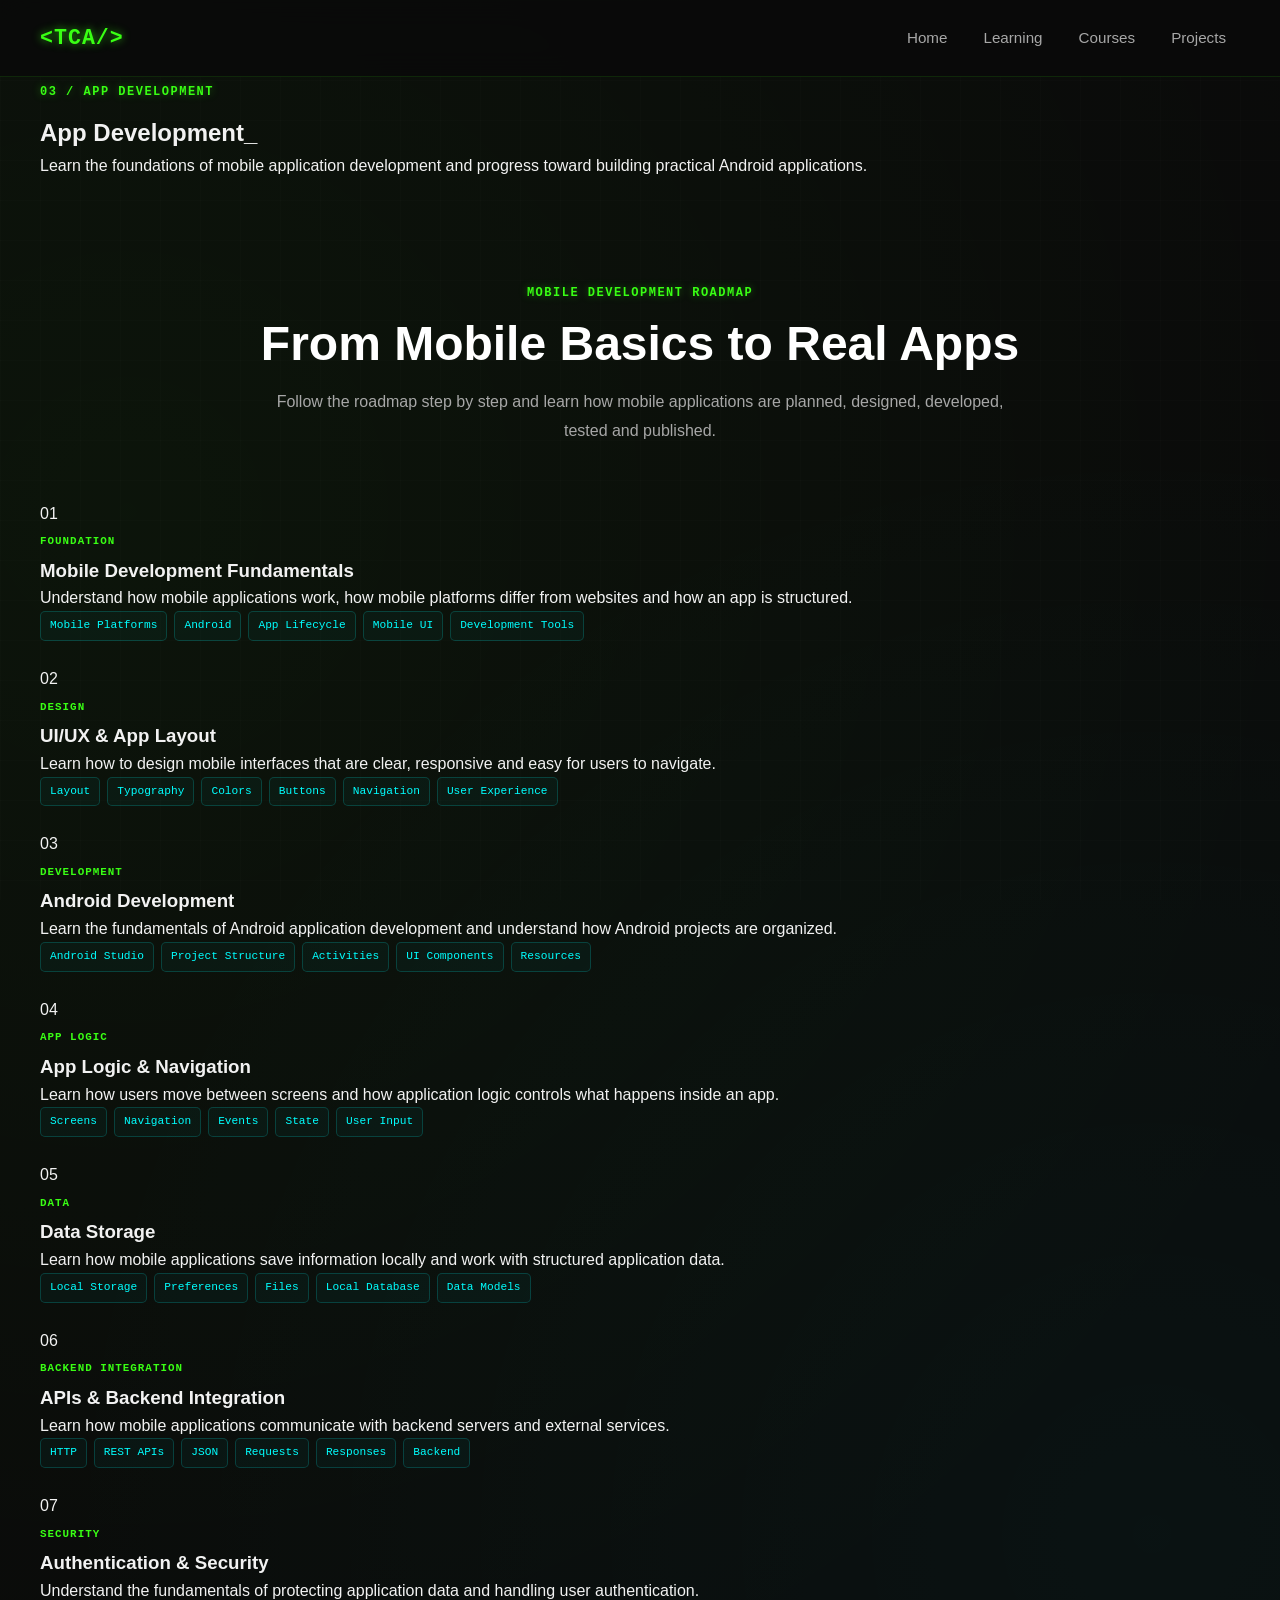
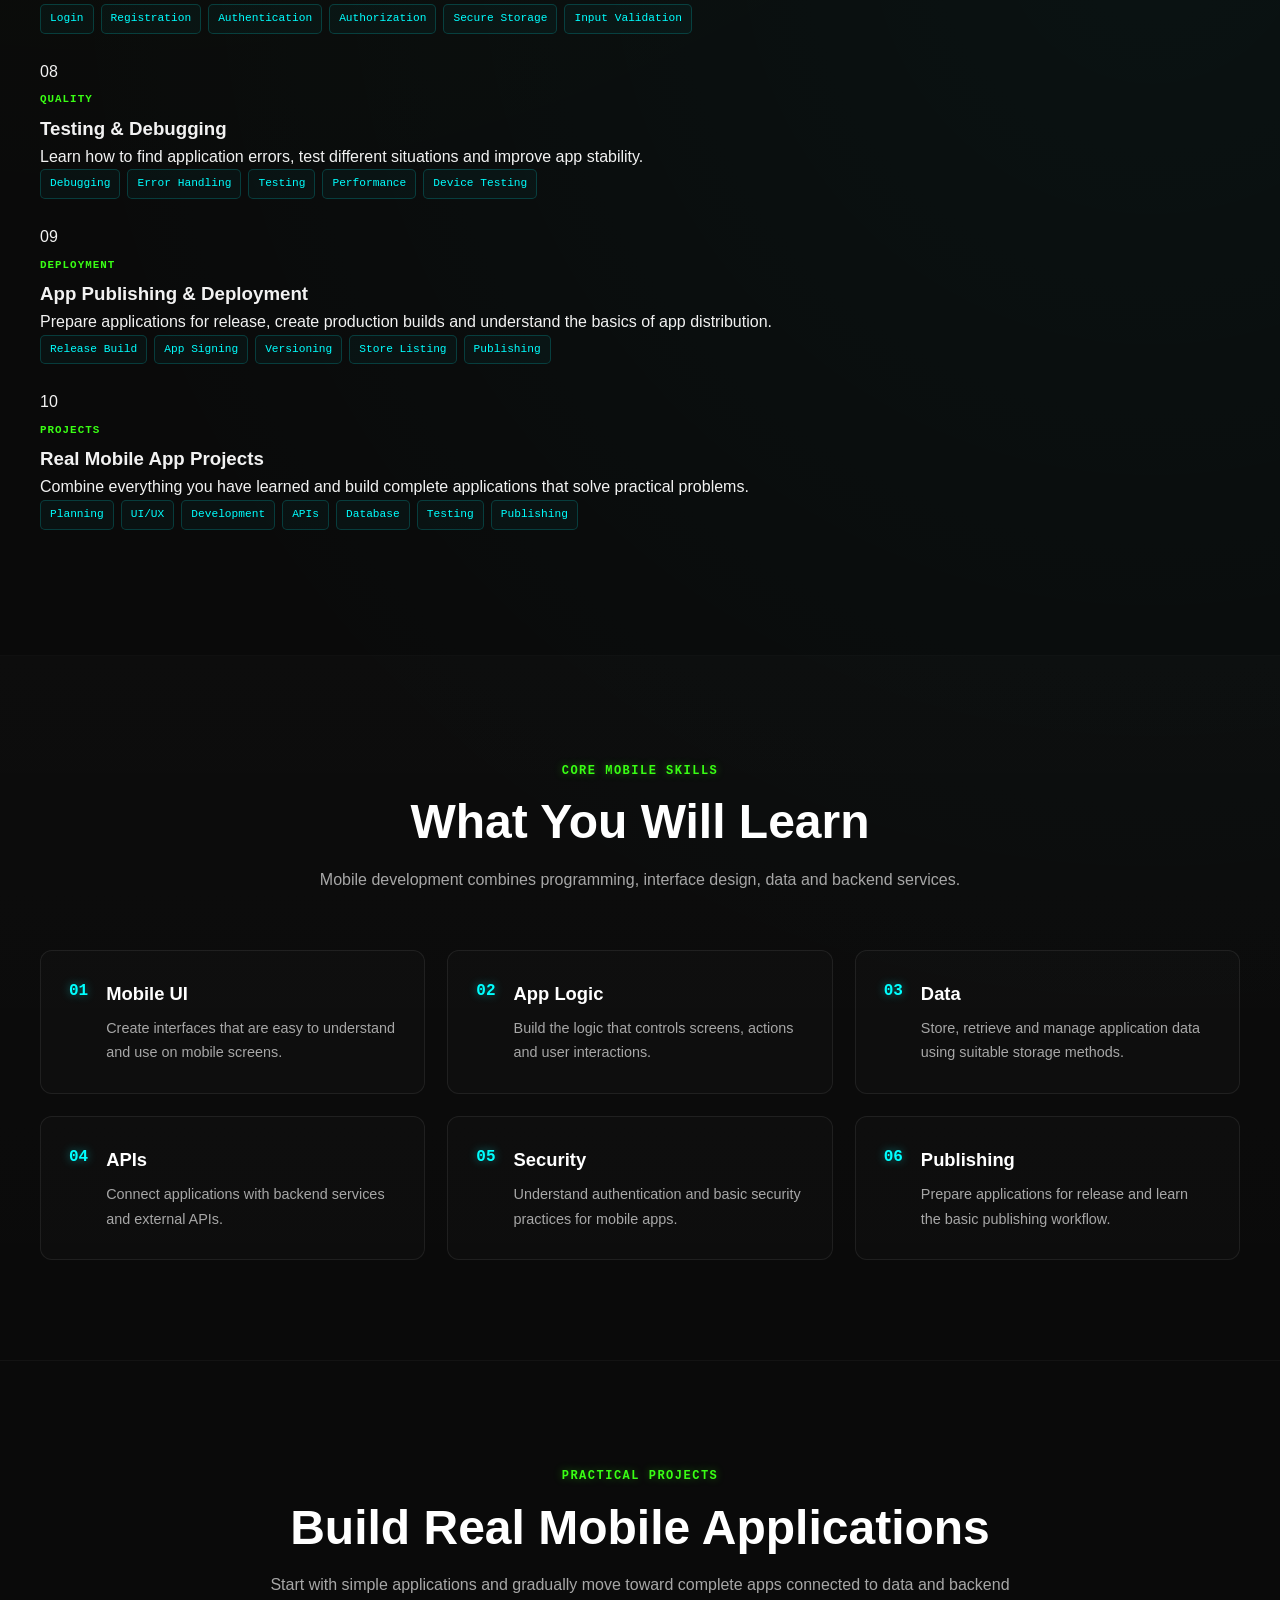
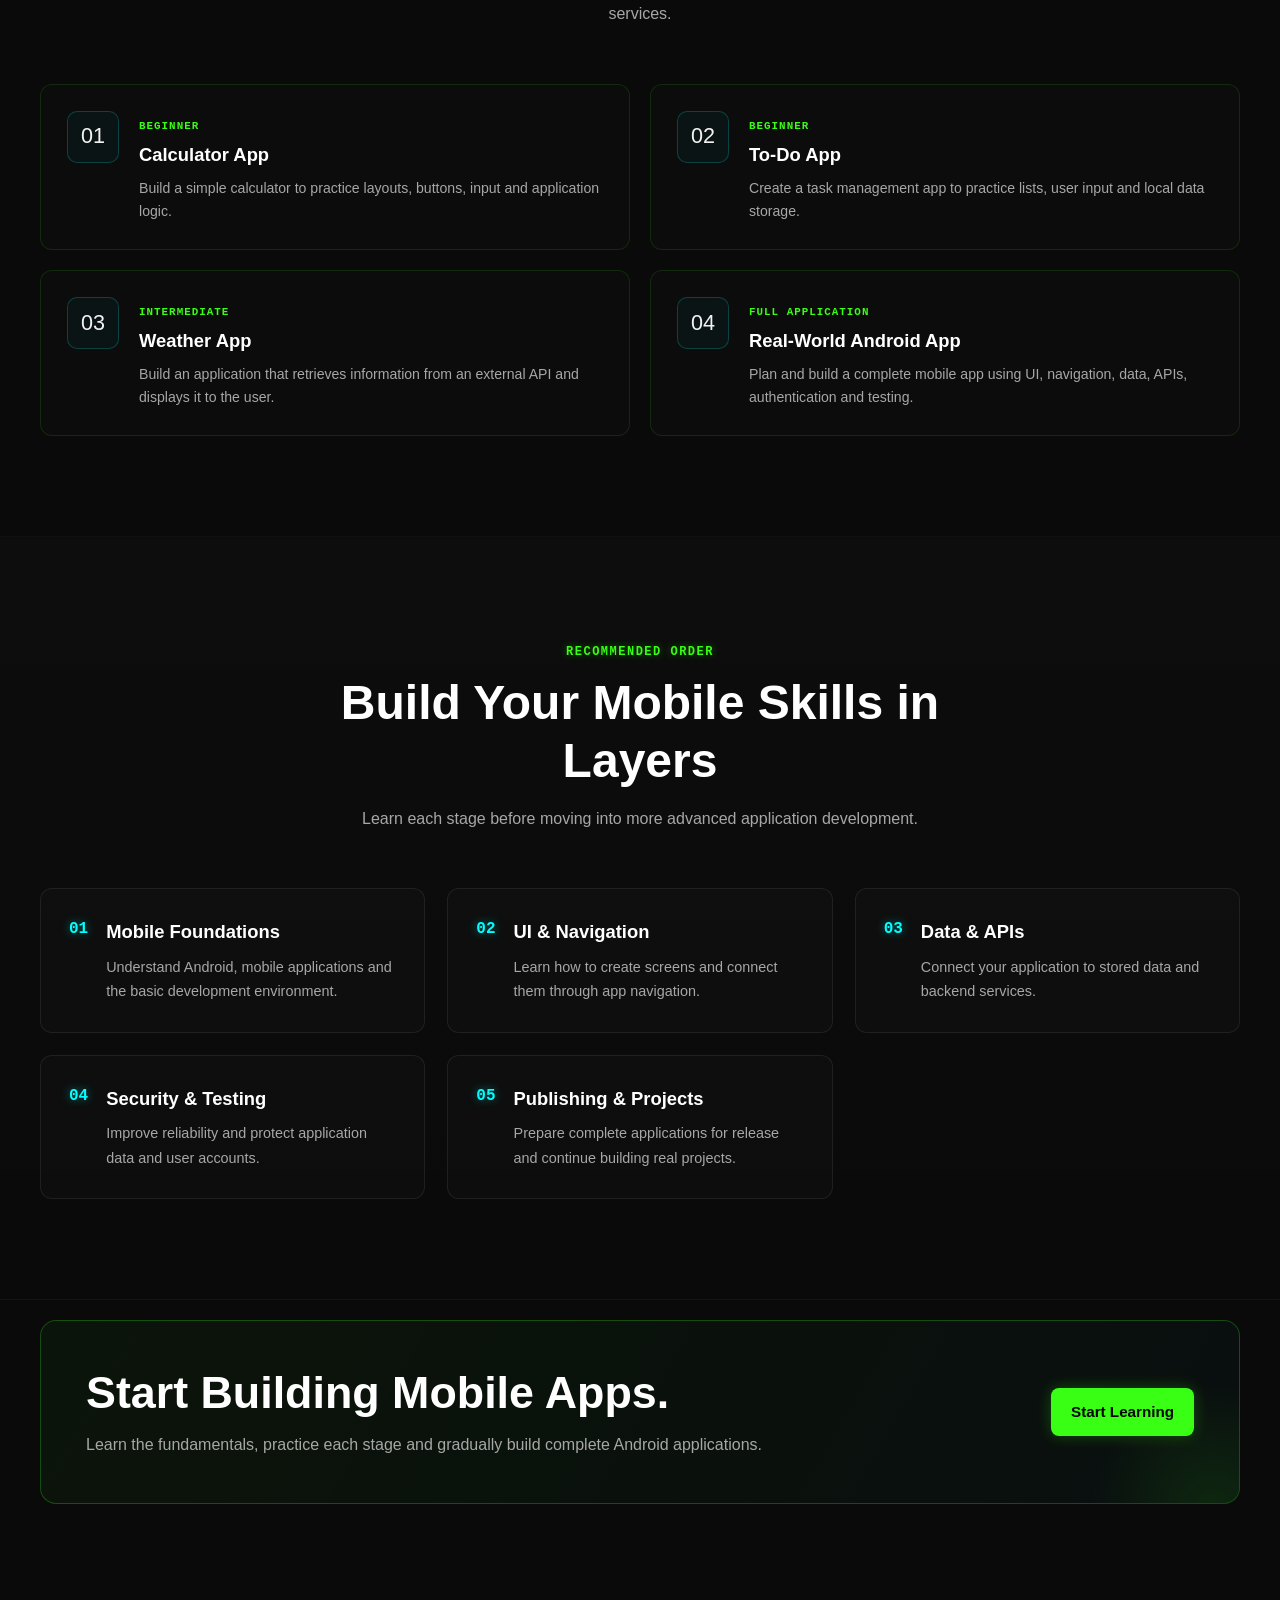
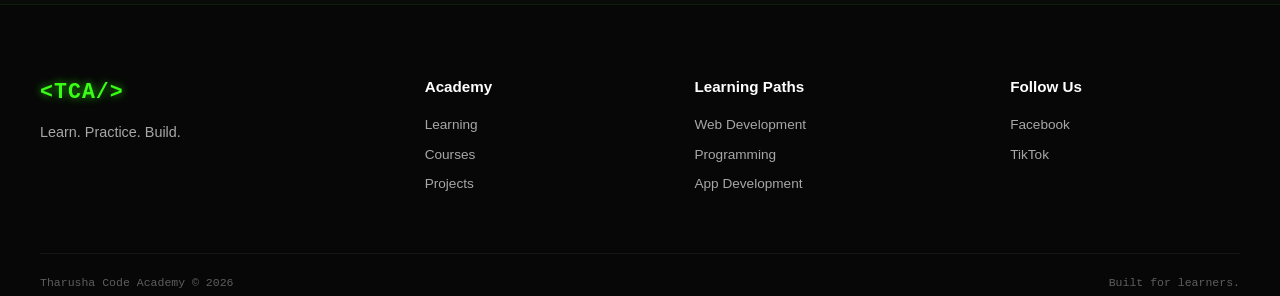
==== app-development.html @ 36e12efd "Add files via upload" ====
<!DOCTYPE html>
<html lang="en">

<head>

    <!--
    ==================================================
    BASIC PAGE INFORMATION
    ==================================================
    -->

    <meta charset="UTF-8">

    <meta
        name="viewport"
        content="width=device-width, initial-scale=1.0"
    >

    <meta
        name="description"
        content="Tharusha Code Academy App Development Path - Learn mobile development, Android, UI/UX, APIs, databases, security, testing and publishing."
    >

    <meta
        name="author"
        content="Tharusha Code Academy"
    >

    <title>App Development | Tharusha Code Academy</title>


    <!--
    ==================================================
    MAIN STYLESHEET
    ==================================================
    -->

    <link
        rel="stylesheet"
        href="style.css"
    >

</head>


<body>


    <!--
    ==================================================
    HEADER
    ==================================================
    -->

    <header class="site-header">

        <div class="container header-container">

            <a
                href="index.html"
                class="logo"
                aria-label="Tharusha Code Academy Home"
            >
                &lt;TCA/&gt;
            </a>


            <button
                class="menu-toggle"
                type="button"
                aria-label="Open navigation"
                aria-expanded="false"
            >
                ☰
            </button>


            <nav
                class="main-nav"
                aria-label="Main navigation"
            >

                <a href="index.html">
                    Home
                </a>

                <a href="learning.html">
                    Learning
                </a>

                <a href="courses.html">
                    Courses
                </a>

                <a href="projects.html">
                    Projects
                </a>

            </nav>

        </div>

    </header>


    <!--
    ==================================================
    MAIN CONTENT
    ==================================================
    -->

    <main>


        <!--
        ==================================================
        PAGE HERO
        ==================================================
        -->

        <section class="page-hero">

            <div class="container">

                <span class="section-label">
                    03 / APP DEVELOPMENT
                </span>

                <h1>
                    App Development_
                </h1>

                <p>
                    Learn the foundations of mobile application
                    development and progress toward building
                    practical Android applications.
                </p>

            </div>

        </section>


        <!--
        ==================================================
        APP DEVELOPMENT ROADMAP
        ==================================================
        -->

        <section class="section">

            <div class="container">

                <div class="section-heading">

                    <span class="section-label">
                        MOBILE DEVELOPMENT ROADMAP
                    </span>

                    <h2>
                        From Mobile Basics to Real Apps
                    </h2>

                    <p>
                        Follow the roadmap step by step and learn
                        how mobile applications are planned,
                        designed, developed, tested and published.
                    </p>

                </div>


                <div class="roadmap-list">


                    <!--
                    ==========================================
                    STEP 01 — FUNDAMENTALS
                    ==========================================
                    -->

                    <article class="roadmap-step app-step">

                        <div class="roadmap-number">
                            01
                        </div>

                        <div class="roadmap-content">

                            <span class="project-type">
                                FOUNDATION
                            </span>

                            <h3>
                                Mobile Development Fundamentals
                            </h3>

                            <p>
                                Understand how mobile applications
                                work, how mobile platforms differ
                                from websites and how an app is
                                structured.
                            </p>

                            <div class="path-tags">

                                <span>
                                    Mobile Platforms
                                </span>

                                <span>
                                    Android
                                </span>

                                <span>
                                    App Lifecycle
                                </span>

                                <span>
                                    Mobile UI
                                </span>

                                <span>
                                    Development Tools
                                </span>

                            </div>

                        </div>

                    </article>


                    <!--
                    ==========================================
                    STEP 02 — UI/UX
                    ==========================================
                    -->

                    <article class="roadmap-step app-step">

                        <div class="roadmap-number">
                            02
                        </div>

                        <div class="roadmap-content">

                            <span class="project-type">
                                DESIGN
                            </span>

                            <h3>
                                UI/UX &amp; App Layout
                            </h3>

                            <p>
                                Learn how to design mobile interfaces
                                that are clear, responsive and easy
                                for users to navigate.
                            </p>

                            <div class="path-tags">

                                <span>
                                    Layout
                                </span>

                                <span>
                                    Typography
                                </span>

                                <span>
                                    Colors
                                </span>

                                <span>
                                    Buttons
                                </span>

                                <span>
                                    Navigation
                                </span>

                                <span>
                                    User Experience
                                </span>

                            </div>

                        </div>

                    </article>


                    <!--
                    ==========================================
                    STEP 03 — ANDROID
                    ==========================================
                    -->

                    <article class="roadmap-step app-step">

                        <div class="roadmap-number">
                            03
                        </div>

                        <div class="roadmap-content">

                            <span class="project-type">
                                DEVELOPMENT
                            </span>

                            <h3>
                                Android Development
                            </h3>

                            <p>
                                Learn the fundamentals of Android
                                application development and understand
                                how Android projects are organized.
                            </p>

                            <div class="path-tags">

                                <span>
                                    Android Studio
                                </span>

                                <span>
                                    Project Structure
                                </span>

                                <span>
                                    Activities
                                </span>

                                <span>
                                    UI Components
                                </span>

                                <span>
                                    Resources
                                </span>

                            </div>

                        </div>

                    </article>


                    <!--
                    ==========================================
                    STEP 04 — LOGIC & NAVIGATION
                    ==========================================
                    -->

                    <article class="roadmap-step app-step">

                        <div class="roadmap-number">
                            04
                        </div>

                        <div class="roadmap-content">

                            <span class="project-type">
                                APP LOGIC
                            </span>

                            <h3>
                                App Logic &amp; Navigation
                            </h3>

                            <p>
                                Learn how users move between screens
                                and how application logic controls
                                what happens inside an app.
                            </p>

                            <div class="path-tags">

                                <span>
                                    Screens
                                </span>

                                <span>
                                    Navigation
                                </span>

                                <span>
                                    Events
                                </span>

                                <span>
                                    State
                                </span>

                                <span>
                                    User Input
                                </span>

                            </div>

                        </div>

                    </article>


                    <!--
                    ==========================================
                    STEP 05 — DATA STORAGE
                    ==========================================
                    -->

                    <article class="roadmap-step app-step">

                        <div class="roadmap-number">
                            05
                        </div>

                        <div class="roadmap-content">

                            <span class="project-type">
                                DATA
                            </span>

                            <h3>
                                Data Storage
                            </h3>

                            <p>
                                Learn how mobile applications save
                                information locally and work with
                                structured application data.
                            </p>

                            <div class="path-tags">

                                <span>
                                    Local Storage
                                </span>

                                <span>
                                    Preferences
                                </span>

                                <span>
                                    Files
                                </span>

                                <span>
                                    Local Database
                                </span>

                                <span>
                                    Data Models
                                </span>

                            </div>

                        </div>

                    </article>


                    <!--
                    ==========================================
                    STEP 06 — APIs
                    ==========================================
                    -->

                    <article class="roadmap-step app-step">

                        <div class="roadmap-number">
                            06
                        </div>

                        <div class="roadmap-content">

                            <span class="project-type">
                                BACKEND INTEGRATION
                            </span>

                            <h3>
                                APIs &amp; Backend Integration
                            </h3>

                            <p>
                                Learn how mobile applications
                                communicate with backend servers
                                and external services.
                            </p>

                            <div class="path-tags">

                                <span>
                                    HTTP
                                </span>

                                <span>
                                    REST APIs
                                </span>

                                <span>
                                    JSON
                                </span>

                                <span>
                                    Requests
                                </span>

                                <span>
                                    Responses
                                </span>

                                <span>
                                    Backend
                                </span>

                            </div>

                        </div>

                    </article>


                    <!--
                    ==========================================
                    STEP 07 — SECURITY
                    ==========================================
                    -->

                    <article class="roadmap-step app-step">

                        <div class="roadmap-number">
                            07
                        </div>

                        <div class="roadmap-content">

                            <span class="project-type">
                                SECURITY
                            </span>

                            <h3>
                                Authentication &amp; Security
                            </h3>

                            <p>
                                Understand the fundamentals of
                                protecting application data and
                                handling user authentication.
                            </p>

                            <div class="path-tags">

                                <span>
                                    Login
                                </span>

                                <span>
                                    Registration
                                </span>

                                <span>
                                    Authentication
                                </span>

                                <span>
                                    Authorization
                                </span>

                                <span>
                                    Secure Storage
                                </span>

                                <span>
                                    Input Validation
                                </span>

                            </div>

                        </div>

                    </article>


                    <!--
                    ==========================================
                    STEP 08 — TESTING
                    ==========================================
                    -->

                    <article class="roadmap-step app-step">

                        <div class="roadmap-number">
                            08
                        </div>

                        <div class="roadmap-content">

                            <span class="project-type">
                                QUALITY
                            </span>

                            <h3>
                                Testing &amp; Debugging
                            </h3>

                            <p>
                                Learn how to find application errors,
                                test different situations and improve
                                app stability.
                            </p>

                            <div class="path-tags">

                                <span>
                                    Debugging
                                </span>

                                <span>
                                    Error Handling
                                </span>

                                <span>
                                    Testing
                                </span>

                                <span>
                                    Performance
                                </span>

                                <span>
                                    Device Testing
                                </span>

                            </div>

                        </div>

                    </article>


                    <!--
                    ==========================================
                    STEP 09 — PUBLISHING
                    ==========================================
                    -->

                    <article class="roadmap-step app-step">

                        <div class="roadmap-number">
                            09
                        </div>

                        <div class="roadmap-content">

                            <span class="project-type">
                                DEPLOYMENT
                            </span>

                            <h3>
                                App Publishing &amp; Deployment
                            </h3>

                            <p>
                                Prepare applications for release,
                                create production builds and understand
                                the basics of app distribution.
                            </p>

                            <div class="path-tags">

                                <span>
                                    Release Build
                                </span>

                                <span>
                                    App Signing
                                </span>

                                <span>
                                    Versioning
                                </span>

                                <span>
                                    Store Listing
                                </span>

                                <span>
                                    Publishing
                                </span>

                            </div>

                        </div>

                    </article>


                    <!--
                    ==========================================
                    STEP 10 — REAL PROJECTS
                    ==========================================
                    -->

                    <article class="roadmap-step app-step">

                        <div class="roadmap-number">
                            10
                        </div>

                        <div class="roadmap-content">

                            <span class="project-type">
                                PROJECTS
                            </span>

                            <h3>
                                Real Mobile App Projects
                            </h3>

                            <p>
                                Combine everything you have learned
                                and build complete applications that
                                solve practical problems.
                            </p>

                            <div class="path-tags">

                                <span>
                                    Planning
                                </span>

                                <span>
                                    UI/UX
                                </span>

                                <span>
                                    Development
                                </span>

                                <span>
                                    APIs
                                </span>

                                <span>
                                    Database
                                </span>

                                <span>
                                    Testing
                                </span>

                                <span>
                                    Publishing
                                </span>

                            </div>

                        </div>

                    </article>


                </div>

            </div>

        </section>


        <!--
        ==================================================
        MOBILE DEVELOPMENT SKILLS
        ==================================================
        -->

        <section class="section section-dark">

            <div class="container">

                <div class="section-heading">

                    <span class="section-label">
                        CORE MOBILE SKILLS
                    </span>

                    <h2>
                        What You Will Learn
                    </h2>

                    <p>
                        Mobile development combines programming,
                        interface design, data and backend services.
                    </p>

                </div>


                <div class="feature-grid">


                    <article class="feature-item">

                        <span class="feature-number">
                            01
                        </span>

                        <div>

                            <h3>
                                Mobile UI
                            </h3>

                            <p>
                                Create interfaces that are easy to
                                understand and use on mobile screens.
                            </p>

                        </div>

                    </article>


                    <article class="feature-item">

                        <span class="feature-number">
                            02
                        </span>

                        <div>

                            <h3>
                                App Logic
                            </h3>

                            <p>
                                Build the logic that controls screens,
                                actions and user interactions.
                            </p>

                        </div>

                    </article>


                    <article class="feature-item">

                        <span class="feature-number">
                            03
                        </span>

                        <div>

                            <h3>
                                Data
                            </h3>

                            <p>
                                Store, retrieve and manage application
                                data using suitable storage methods.
                            </p>

                        </div>

                    </article>


                    <article class="feature-item">

                        <span class="feature-number">
                            04
                        </span>

                        <div>

                            <h3>
                                APIs
                            </h3>

                            <p>
                                Connect applications with backend
                                services and external APIs.
                            </p>

                        </div>

                    </article>


                    <article class="feature-item">

                        <span class="feature-number">
                            05
                        </span>

                        <div>

                            <h3>
                                Security
                            </h3>

                            <p>
                                Understand authentication and basic
                                security practices for mobile apps.
                            </p>

                        </div>

                    </article>


                    <article class="feature-item">

                        <span class="feature-number">
                            06
                        </span>

                        <div>

                            <h3>
                                Publishing
                            </h3>

                            <p>
                                Prepare applications for release and
                                learn the basic publishing workflow.
                            </p>

                        </div>

                    </article>


                </div>

            </div>

        </section>


        <!--
        ==================================================
        PRACTICAL APP PROJECTS
        ==================================================
        -->

        <section class="section">

            <div class="container">

                <div class="section-heading">

                    <span class="section-label">
                        PRACTICAL PROJECTS
                    </span>

                    <h2>
                        Build Real Mobile Applications
                    </h2>

                    <p>
                        Start with simple applications and gradually
                        move toward complete apps connected to data
                        and backend services.
                    </p>

                </div>


                <div class="project-preview-grid">


                    <article class="project-preview">

                        <div class="project-preview-icon">
                            01
                        </div>

                        <div>

                            <span class="project-type">
                                BEGINNER
                            </span>

                            <h3>
                                Calculator App
                            </h3>

                            <p>
                                Build a simple calculator to practice
                                layouts, buttons, input and application logic.
                            </p>

                        </div>

                    </article>


                    <article class="project-preview">

                        <div class="project-preview-icon">
                            02
                        </div>

                        <div>

                            <span class="project-type">
                                BEGINNER
                            </span>

                            <h3>
                                To-Do App
                            </h3>

                            <p>
                                Create a task management app to practice
                                lists, user input and local data storage.
                            </p>

                        </div>

                    </article>


                    <article class="project-preview">

                        <div class="project-preview-icon">
                            03
                        </div>

                        <div>

                            <span class="project-type">
                                INTERMEDIATE
                            </span>

                            <h3>
                                Weather App
                            </h3>

                            <p>
                                Build an application that retrieves
                                information from an external API and
                                displays it to the user.
                            </p>

                        </div>

                    </article>


                    <article class="project-preview">

                        <div class="project-preview-icon">
                            04
                        </div>

                        <div>

                            <span class="project-type">
                                FULL APPLICATION
                            </span>

                            <h3>
                                Real-World Android App
                            </h3>

                            <p>
                                Plan and build a complete mobile app
                                using UI, navigation, data, APIs,
                                authentication and testing.
                            </p>

                        </div>

                    </article>


                </div>

            </div>

        </section>


        <!--
        ==================================================
        RECOMMENDED ORDER
        ==================================================
        -->

        <section class="section section-dark">

            <div class="container">

                <div class="section-heading">

                    <span class="section-label">
                        RECOMMENDED ORDER
                    </span>

                    <h2>
                        Build Your Mobile Skills in Layers
                    </h2>

                    <p>
                        Learn each stage before moving into more
                        advanced application development.
                    </p>

                </div>


                <div class="feature-grid">


                    <article class="feature-item">

                        <span class="feature-number">
                            01
                        </span>

                        <div>

                            <h3>
                                Mobile Foundations
                            </h3>

                            <p>
                                Understand Android, mobile applications
                                and the basic development environment.
                            </p>

                        </div>

                    </article>


                    <article class="feature-item">

                        <span class="feature-number">
                            02
                        </span>

                        <div>

                            <h3>
                                UI &amp; Navigation
                            </h3>

                            <p>
                                Learn how to create screens and connect
                                them through app navigation.
                            </p>

                        </div>

                    </article>


                    <article class="feature-item">

                        <span class="feature-number">
                            03
                        </span>

                        <div>

                            <h3>
                                Data &amp; APIs
                            </h3>

                            <p>
                                Connect your application to stored data
                                and backend services.
                            </p>

                        </div>

                    </article>


                    <article class="feature-item">

                        <span class="feature-number">
                            04
                        </span>

                        <div>

                            <h3>
                                Security &amp; Testing
                            </h3>

                            <p>
                                Improve reliability and protect
                                application data and user accounts.
                            </p>

                        </div>

                    </article>


                    <article class="feature-item">

                        <span class="feature-number">
                            05
                        </span>

                        <div>

                            <h3>
                                Publishing &amp; Projects
                            </h3>

                            <p>
                                Prepare complete applications for
                                release and continue building real projects.
                            </p>

                        </div>

                    </article>


                </div>

            </div>

        </section>


        <!--
        ==================================================
        FINAL CTA
        ==================================================
        -->

        <section class="cta-section">

            <div class="container">

                <div class="cta-box">

                    <div class="cta-content">

                        <h2>
                            Start Building Mobile Apps.
                        </h2>

                        <p>
                            Learn the fundamentals, practice each
                            stage and gradually build complete Android
                            applications.
                        </p>

                    </div>


                    <a
                        href="learning.html"
                        class="btn btn-primary"
                    >
                        Start Learning
                    </a>

                </div>

            </div>

        </section>


    </main>


    <!--
    ==================================================
    FOOTER
    ==================================================
    -->

    <footer class="site-footer">

        <div class="container">


            <div class="footer-main">


                <!-- BRAND -->

                <div class="footer-brand">

                    <a
                        href="index.html"
                        class="logo"
                    >
                        &lt;TCA/&gt;
                    </a>

                    <p>
                        Learn. Practice. Build.
                    </p>

                </div>


                <!-- ACADEMY LINKS -->

                <div class="footer-links">

                    <h3>
                        Academy
                    </h3>

                    <a href="learning.html">
                        Learning
                    </a>

                    <a href="courses.html">
                        Courses
                    </a>

                    <a href="projects.html">
                        Projects
                    </a>

                </div>


                <!-- LEARNING PATHS -->

                <div class="footer-links">

                    <h3>
                        Learning Paths
                    </h3>

                    <a href="web-development.html">
                        Web Development
                    </a>

                    <a href="programming.html">
                        Programming
                    </a>

                    <a href="app-development.html">
                        App Development
                    </a>

                </div>


                <!-- SOCIAL LINKS -->

                <div class="footer-social">

                    <h3>
                        Follow Us
                    </h3>

                    <div class="social-links">

                        <a
                            href="https://www.facebook.com/tharushwebdesign"
                            target="_blank"
                            rel="noopener noreferrer"
                        >
                            Facebook
                        </a>

                        <a
                            href="https://www.tiktok.com/@tharusha.webdeve"
                            target="_blank"
                            rel="noopener noreferrer"
                        >
                            TikTok
                        </a>

                    </div>

                </div>


            </div>


            <div class="footer-bottom">

                <p>
                    Tharusha Code Academy © 2026
                </p>

                <p>
                    Built for learners.
                </p>

            </div>


        </div>

    </footer>


    <!--
    ==================================================
    JAVASCRIPT
    ==================================================
    -->

    <script src="script.js"></script>


</body>

</html>
---- style.css ----
/*
==================================================
THARUSHA CODE ACADEMY
MAIN STYLESHEET
==================================================
*/


/*
==================================================
01. ROOT VARIABLES
==================================================
*/

:root {
    --bg-main: #0a0a0a;
    --bg-secondary: #0f0f0f;
    --bg-card: #111111;
    --bg-card-hover: #151515;

    --green: #39ff14;
    --cyan: #00ffff;
    --red: #ff3b3b;

    --white: #ffffff;
    --text-main: #f2f2f2;
    --text-soft: #a7a7a7;

    --border:
        rgba(57, 255, 20, 0.18);

    --container: 1200px;

    --transition: 0.3s ease;

    --green-glow:
        0 0 10px rgba(57, 255, 20, 0.35),
        0 0 30px rgba(57, 255, 20, 0.12);

    --cyan-glow:
        0 0 10px rgba(0, 255, 255, 0.35),
        0 0 30px rgba(0, 255, 255, 0.12);
}


/*
==================================================
02. RESET
==================================================
*/

* {
    margin: 0;
    padding: 0;
    box-sizing: border-box;
}


html {
    scroll-behavior: smooth;
}


body {
    min-height: 100vh;

    background:
        radial-gradient(
            circle at 10% 10%,
            rgba(57, 255, 20, 0.045),
            transparent 28%
        ),
        radial-gradient(
            circle at 90% 30%,
            rgba(0, 255, 255, 0.035),
            transparent 30%
        ),
        var(--bg-main);

    color: var(--text-main);

    font-family:
        "Segoe UI",
        Arial,
        sans-serif;

    line-height: 1.6;

    overflow-x: hidden;
}


body::before {
    content: "";

    position: fixed;

    inset: 0;

    z-index: -1;

    pointer-events: none;

    background-image:
        linear-gradient(
            rgba(255, 255, 255, 0.012) 1px,
            transparent 1px
        ),
        linear-gradient(
            90deg,
            rgba(255, 255, 255, 0.012) 1px,
            transparent 1px
        );

    background-size: 40px 40px;
}


a {
    color: inherit;

    text-decoration: none;
}


button {
    font: inherit;
}


img {
    display: block;

    max-width: 100%;
}


/*
==================================================
03. COMMON CONTAINER
==================================================
*/

.container {
    width:
        min(
            calc(100% - 40px),
            var(--container)
        );

    margin:
        0 auto;
}


/*
==================================================
04. INTRO SCREEN
==================================================
*/

.intro-screen {
    position: fixed;

    inset: 0;

    z-index: 9999;

    display: flex;

    flex-direction: column;

    align-items: center;

    justify-content: center;

    background: var(--bg-main);

    opacity: 1;

    visibility: visible;

    pointer-events: auto;

}


.intro-logo {
    display: flex;

    align-items: center;

    justify-content: center;

    color: var(--green);

    font-family:
        "Segoe UI",
        Arial,
        sans-serif;

    font-size:
        clamp(
            3rem,
            10vw,
            6rem
        );

    font-weight: 800;

    letter-spacing: -4px;

    text-shadow:
        0 0 5px var(--green),
        0 0 15px var(--green),
        0 0 30px var(--green),
        0 0 60px var(--green);
}


.intro-char {
    display: inline-block;

    opacity: 0;

    animation-duration: 1.5s;

    animation-timing-function:
        cubic-bezier(
            0.16,
            1,
            0.3,
            1
        );

    animation-fill-mode: forwards;
}


.intro-angle-left {
    animation-name: charFromLeft;

    animation-delay: 0.1s;
}


.intro-char:nth-child(2) {
    animation-name: charFromTop;

    animation-delay: 0.35s;
}


.intro-char:nth-child(3) {
    animation-name: charFromBottom;

    animation-delay: 0.6s;
}


.intro-char:nth-child(4) {
    animation-name: charFromTop;

    animation-delay: 0.85s;
}


.intro-slash {
    animation-name: charFromBottom;

    animation-delay: 1.05s;
}


.intro-angle-right {
    animation-name: charFromRight;

    animation-delay: 1.3s;
}


.intro-name {
    margin-top: 18px;

    padding: 0 20px;

    color: var(--cyan);

    font-size:
        clamp(
            1rem,
            3vw,
            1.4rem
        );

    font-weight: 600;

    text-align: center;

    opacity: 0;

    text-shadow:
        0 0 5px var(--cyan),
        0 0 15px var(--cyan);

    animation:
        introNameReveal
        1s
        ease
        2.2s
        forwards;
}

/*
==================================================
05. INTRO ANIMATIONS
==================================================
*/

@keyframes charFromLeft {

    0% {
        opacity: 0;

        transform:
            translateX(-500px)
            translateY(80px)
            rotate(-360deg)
            scale(0.2);
    }

    70% {
        opacity: 1;

        transform:
            translateX(20px)
            translateY(-5px)
            rotate(15deg)
            scale(1.08);
    }

    100% {
        opacity: 1;

        transform:
            translateX(0)
            translateY(0)
            rotate(0deg)
            scale(1);
    }
}


@keyframes charFromTop {

    0% {
        opacity: 0;

        transform:
            translateY(-500px)
            rotate(360deg)
            scale(0.2);
    }

    70% {
        opacity: 1;

        transform:
            translateY(20px)
            rotate(-15deg)
            scale(1.08);
    }

    100% {
        opacity: 1;

        transform:
            translateY(0)
            rotate(0deg)
            scale(1);
    }
}


@keyframes charFromBottom {

    0% {
        opacity: 0;

        transform:
            translateY(500px)
            rotate(-360deg)
            scale(0.2);
    }

    70% {
        opacity: 1;

        transform:
            translateY(-20px)
            rotate(15deg)
            scale(1.08);
    }

    100% {
        opacity: 1;

        transform:
            translateY(0)
            rotate(0deg)
            scale(1);
    }
}


@keyframes charFromRight {

    0% {
        opacity: 0;

        transform:
            translateX(500px)
            translateY(-80px)
            rotate(360deg)
            scale(0.2);
    }

    70% {
        opacity: 1;

        transform:
            translateX(-20px)
            translateY(5px)
            rotate(-15deg)
            scale(1.08);
    }

    100% {
        opacity: 1;

        transform:
            translateX(0)
            translateY(0)
            rotate(0deg)
            scale(1);
    }
}


@keyframes introNameReveal {

    0% {
        opacity: 0;

        transform:
            translateY(20px);
    }

    100% {
        opacity: 1;

        transform:
            translateY(0);
    }
}


/*
==================================================
06. HEADER
==================================================
*/

.site-header {
    position: sticky;

    top: 0;

    z-index: 1000;

    background:
        rgba(
            10,
            10,
            10,
            0.88
        );

    backdrop-filter:
        blur(14px);

    -webkit-backdrop-filter:
        blur(14px);

    border-bottom:
        1px solid
        rgba(
            57,
            255,
            20,
            0.12
        );
}


.header-container {
    min-height: 76px;

    display: flex;

    align-items: center;

    justify-content: space-between;
}


.logo {
    color: var(--green);

    font-family: monospace;

    font-size: 1.35rem;

    font-weight: 800;

    letter-spacing: 1px;

    text-shadow:
        0 0 8px
        rgba(
            57,
            255,
            20,
            0.7
        );

    transition:
        var(--transition);
}


.logo:hover {
    text-shadow:
        0 0 8px var(--green),
        0 0 20px var(--green);

    transform:
        translateY(-1px);
}


.main-nav {
    display: flex;

    align-items: center;

    gap: 8px;
}


.main-nav a {
    position: relative;

    padding:
        10px
        14px;

    color: var(--text-soft);

    font-size: 0.95rem;

    transition:
        var(--transition);
}


.main-nav a::after {
    content: "";

    position: absolute;

    left: 14px;

    right: 14px;

    bottom: 4px;

    height: 2px;

    background: var(--green);

    box-shadow:
        0 0 8px var(--green);

    transform:
        scaleX(0);

    transform-origin: center;

    transition:
        var(--transition);
}


.main-nav a:hover,
.main-nav a.active {
    color: var(--green);

    text-shadow:
        0 0 8px
        rgba(
            57,
            255,
            20,
            0.5
        );
}


.main-nav a:hover::after,
.main-nav a.active::after {
    transform:
        scaleX(1);
}


.menu-toggle {
    display: none;

    width: 42px;

    height: 42px;

    align-items: center;

    justify-content: center;

    border:
        1px solid
        rgba(
            57,
            255,
            20,
            0.3
        );

    border-radius: 8px;

    background:
        rgba(
            57,
            255,
            20,
            0.04
        );

    color: var(--green);

    cursor: pointer;

    transition:
        var(--transition);
}


.menu-toggle:hover {
    background:
        rgba(
            57,
            255,
            20,
            0.1
        );

    box-shadow:
        0 0 15px
        rgba(
            57,
            255,
            20,
            0.2
        );
}


/*
==================================================
07. HERO
==================================================
*/

.hero-section {
    position: relative;

    min-height:
        calc(
            100vh - 76px
        );

    display: flex;

    align-items: center;

    padding:
        90px 0
        80px;

    overflow: hidden;
}


.hero-section::before {
    content: "";

    position: absolute;

    width: 500px;

    height: 500px;

    top: -180px;

    left: -180px;

    background:
        radial-gradient(
            circle,
            rgba(
                57,
                255,
                20,
                0.08
            ),
            transparent 70%
        );

    pointer-events: none;
}


.hero-section::after {
    content: "";

    position: absolute;

    width: 500px;

    height: 500px;

    right: -200px;

    bottom: -250px;

    background:
        radial-gradient(
            circle,
            rgba(
                0,
                255,
                255,
                0.06
            ),
            transparent 70%
        );

    pointer-events: none;
}


.hero-container {
    display: grid;

    grid-template-columns:
        1.1fr
        0.9fr;

    gap: 70px;

    align-items: center;
}


.hero-content {
    position: relative;

    z-index: 2;
}


.hero-badge {
    display: inline-flex;

    align-items: center;

    gap: 9px;

    padding:
        7px
        13px;

    margin-bottom: 22px;

    border:
        1px solid
        rgba(
            57,
            255,
            20,
            0.25
        );

    border-radius: 999px;

    background:
        rgba(
            57,
            255,
            20,
            0.035
        );

    color: var(--green);

    font-family: monospace;

    font-size: 0.78rem;

    letter-spacing: 0.5px;
}


.status-dot {
    width: 7px;

    height: 7px;

    flex-shrink: 0;

    border-radius: 50%;

    background: var(--green);

    box-shadow:
        0 0 8px var(--green);

    animation:
        statusPulse
        1.5s
        infinite;
}


@keyframes statusPulse {

    0%,
    100% {
        opacity: 1;
    }

    50% {
        opacity: 0.35;
    }
}


.typing-title {
    min-height: 1.2em;

    margin-bottom: 22px;

    color: var(--white);

    font-family: monospace;

    font-size:
        clamp(
            2.8rem,
            7vw,
            5.8rem
        );

    line-height: 1.05;

    letter-spacing: -2px;
}


.typing-cursor {
    color: var(--green);

    animation:
        cursorBlink
        0.7s
        infinite;
}


@keyframes cursorBlink {

    0%,
    50% {
        opacity: 1;
    }

    51%,
    100% {
        opacity: 0;
    }
}


.hero-description {
    max-width: 650px;

    margin-bottom: 30px;

    color: var(--text-soft);

    font-size: 1.08rem;

    line-height: 1.8;
}


.hero-buttons {
    display: flex;

    flex-wrap: wrap;

    gap: 14px;

    margin-bottom: 35px;
}


/*
==================================================
08. BUTTONS
==================================================
*/

.btn {
    display: inline-flex;

    align-items: center;

    justify-content: center;

    gap: 9px;

    min-height: 48px;

    padding:
        12px
        20px;

    border-radius: 8px;

    font-size: 0.95rem;

    font-weight: 700;

    transition:
        transform var(--transition),
        box-shadow var(--transition),
        background var(--transition),
        color var(--transition);
}


.btn:hover {
    transform:
        translateY(-3px);
}


.btn-primary {
    background: var(--green);

    color: #050505;

    box-shadow:
        0 0 15px
        rgba(
            57,
            255,
            20,
            0.25
        );
}


.btn-primary:hover {
    background: #55ff35;

    box-shadow:
        0 0 15px var(--green),
        0 0 35px
        rgba(
            57,
            255,
            20,
            0.3
        );
}


.btn-secondary {
    border:
        1px solid
        rgba(
            0,
            255,
            255,
            0.35
        );

    background:
        rgba(
            0,
            255,
            255,
            0.035
        );

    color: var(--cyan);
}


.btn-secondary:hover {
    background:
        rgba(
            0,
            255,
            255,
            0.09
        );

    box-shadow:
        0 0 15px
        rgba(
            0,
            255,
            255,
            0.2
        );
}


/*
==================================================
09. TERMINAL
==================================================
*/

.hero-terminal {
    width:
        min(
            100%,
            500px
        );

    border:
        1px solid
        rgba(
            57,
            255,
            20,
            0.18
        );

    border-radius: 10px;

    overflow: hidden;

    background:
        rgba(
            8,
            8,
            8,
            0.85
        );

    box-shadow:
        0 15px 50px
        rgba(
            0,
            0,
            0,
            0.3
        );
}


.terminal-top {
    display: flex;

    align-items: center;

    gap: 15px;

    min-height: 38px;

    padding:
        0 14px;

    border-bottom:
        1px solid
        rgba(
            255,
            255,
            255,
            0.05
        );
}


.terminal-dots {
    display: flex;

    gap: 5px;
}


.terminal-dots span {
    width: 7px;

    height: 7px;

    border-radius: 50%;

    background:
        rgba(
            255,
            255,
            255,
            0.2
        );
}


.terminal-title {
    color:
        rgba(
            255,
            255,
            255,
            0.35
        );

    font-family: monospace;

    font-size: 0.72rem;
}


.terminal-body {
    padding:
        15px
        17px;

    font-family: monospace;

    font-size: 0.82rem;
}


.terminal-body p {
    margin-bottom: 7px;

    color:
        rgba(
            255,
            255,
            255,
            0.7
        );
}


.terminal-body p:last-child {
    margin-bottom: 0;
}


.terminal-green {
    color: var(--green);
}


.terminal-cyan {
    color: var(--cyan);
}


/*
==================================================
10. CODE WINDOW
==================================================
*/

.hero-visual {
    display: flex;

    justify-content: center;

    position: relative;
}


.code-window {
    width: 100%;

    max-width: 500px;

    border:
        1px solid
        rgba(
            0,
            255,
            255,
            0.2
        );

    border-radius: 14px;

    overflow: hidden;

    background:
        linear-gradient(
            145deg,
            rgba(
                17,
                17,
                17,
                0.98
            ),
            rgba(
                7,
                12,
                12,
                0.98
            )
        );

    box-shadow:
        0 25px 70px
        rgba(
            0,
            0,
            0,
            0.45
        ),
        0 0 35px
        rgba(
            0,
            255,
            255,
            0.06
        );

    transform:
        perspective(1000px)
        rotateY(-4deg);

    transition:
        transform var(--transition);
}


.code-window:hover {
    transform:
        perspective(1000px)
        rotateY(0)
        translateY(-5px);

    box-shadow:
        0 25px 70px
        rgba(
            0,
            0,
            0,
            0.5
        ),
        0 0 40px
        rgba(
            0,
            255,
            255,
            0.1
        );
}


.code-window-header {
    display: flex;

    align-items: center;

    gap: 15px;

    min-height: 48px;

    padding:
        0 16px;

    border-bottom:
        1px solid
        rgba(
            255,
            255,
            255,
            0.05
        );
}


.window-dots {
    display: flex;

    gap: 6px;
}


.window-dots span {
    width: 9px;

    height: 9px;

    border-radius: 50%;

    background:
        rgba(
            255,
            255,
            255,
            0.2
        );
}


.window-name {
    color:
        rgba(
            255,
            255,
            255,
            0.4
        );

    font-family: monospace;

    font-size: 0.75rem;
}


.code-content {
    min-height: 330px;

    padding: 30px;

    color:
        rgba(
            255,
            255,
            255,
            0.75
        );

    font-family: monospace;

    font-size: 0.9rem;

    line-height: 2;
}


.code-indent {
    padding-left: 30px;
}


.code-indent-2 {
    padding-left: 60px;
}


.code-purple {
    color: #c792ea;
}


.code-blue {
    color: #82aaff;
}


.code-yellow {
    color: #ffcb6b;
}


.code-green {
    color: #c3e88d;
}


/*
==================================================
11. COMMON SECTIONS
==================================================
*/

.section {
    padding:
        100px 0;
}


.section-dark {
    background:
        linear-gradient(
            180deg,
            rgba(
                255,
                255,
                255,
                0.015
            ),
            rgba(
                255,
                255,
                255,
                0.005
            )
        );

    border-top:
        1px solid
        rgba(
            255,
            255,
            255,
            0.025
        );

    border-bottom:
        1px solid
        rgba(
            255,
            255,
            255,
            0.025
        );
}


.section-heading {
    max-width: 760px;

    margin:
        0 auto 55px;

    text-align: center;
}


.section-label {
    display: inline-block;

    margin-bottom: 12px;

    color: var(--green);

    font-family: monospace;

    font-size: 0.75rem;

    font-weight: 700;

    letter-spacing: 1.5px;

    text-shadow:
        0 0 8px
        rgba(
            57,
            255,
            20,
            0.4
        );
}


.section-heading h2 {
    margin-bottom: 15px;

    color: var(--white);

    font-size:
        clamp(
            2rem,
            5vw,
            3rem
        );

    line-height: 1.2;
}


.section-heading p {
    color: var(--text-soft);

    font-size: 1rem;

    line-height: 1.8;
}


/*
==================================================
12. LEARNING PATH CARDS
==================================================
*/

.path-grid {
    display: grid;

    grid-template-columns:
        repeat(
            3,
            1fr
        );

    gap: 24px;
}


.path-card {
    position: relative;

    min-height: 380px;

    padding: 30px;

    border:
        1px solid
        var(--border);

    border-radius: 14px;

    background:
        linear-gradient(
            145deg,
            rgba(
                17,
                17,
                17,
                0.95
            ),
            rgba(
                10,
                10,
                10,
                0.95
            )
        );

    overflow: hidden;

    transition:
        transform var(--transition),
        border-color var(--transition),
        box-shadow var(--transition);
}


.path-card::before {
    content: "";

    position: absolute;

    width: 150px;

    height: 150px;

    top: -80px;

    right: -80px;

    background:
        radial-gradient(
            circle,
            rgba(
                57,
                255,
                20,
                0.13
            ),
            transparent 70%
        );

    pointer-events: none;
}


.path-card:hover {
    transform:
        translateY(-8px);

    border-color:
        rgba(
            57,
            255,
            20,
            0.45
        );

    box-shadow:
        0 18px 50px
        rgba(
            0,
            0,
            0,
            0.4
        ),
        0 0 25px
        rgba(
            57,
            255,
            20,
            0.08
        );
}


.path-number {
    position: absolute;

    top: 20px;

    right: 24px;

    color:
        rgba(
            57,
            255,
            20,
            0.25
        );

    font-family: monospace;

    font-size: 0.8rem;

    font-weight: 700;
}


.path-icon {
    width: 62px;

    height: 62px;

    display: flex;

    align-items: center;

    justify-content: center;

    margin-bottom: 22px;

    border:
        1px solid
        rgba(
            57,
            255,
            20,
            0.25
        );

    border-radius: 12px;

    background:
        rgba(
            57,
            255,
            20,
            0.05
        );

    color: var(--green);

    font-family: monospace;

    font-size: 1.4rem;

    font-weight: 800;
}


.path-card h3 {
    margin-bottom: 12px;

    color: var(--white);

    font-size: 1.35rem;
}


.path-card p {
    min-height: 82px;

    margin-bottom: 20px;

    color: var(--text-soft);

    font-size: 0.94rem;

    line-height: 1.7;
}


.path-tags {
    display: flex;

    flex-wrap: wrap;

    gap: 7px;

    margin-bottom: 25px;
}


.path-tags span {
    padding:
        5px 9px;

    border:
        1px solid
        rgba(
            0,
            255,
            255,
            0.18
        );

    border-radius: 5px;

    background:
        rgba(
            0,
            255,
            255,
            0.035
        );

    color: var(--cyan);

    font-family: monospace;

    font-size: 0.7rem;
}


.card-link {
    display: inline-flex;

    align-items: center;

    gap: 8px;

    color: var(--green);

    font-size: 0.9rem;

    font-weight: 700;

    transition:
        var(--transition);
}


.card-link span {
    transition:
        transform var(--transition);
}


.card-link:hover {
    color: #63ff48;
}


.card-link:hover span {
    transform:
        translateX(5px);
}


/*
==================================================
13. LEARNING METHOD
==================================================
*/

.feature-grid {
    display: grid;

    grid-template-columns:
        repeat(
            3,
            1fr
        );

    gap: 22px;
}


.feature-item {
    display: flex;

    gap: 18px;

    padding: 28px;

    border:
        1px solid
        rgba(
            255,
            255,
            255,
            0.07
        );

    border-radius: 12px;

    background:
        rgba(
            255,
            255,
            255,
            0.015
        );

    transition:
        var(--transition);
}


.feature-item:hover {
    border-color:
        rgba(
            0,
            255,
            255,
            0.25
        );

    transform:
        translateY(-5px);

    box-shadow:
        0 15px 40px
        rgba(
            0,
            0,
            0,
            0.25
        );
}


.feature-number {
    flex-shrink: 0;

    color: var(--cyan);

    font-family: monospace;

    font-size: 1rem;

    font-weight: 800;

    text-shadow:
        0 0 10px
        rgba(
            0,
            255,
            255,
            0.45
        );
}


.feature-item h3 {
    margin-bottom: 8px;

    color: var(--white);

    font-size: 1.15rem;
}


.feature-item p {
    color: var(--text-soft);

    font-size: 0.9rem;

    line-height: 1.7;
}


/*
==================================================
14. PROJECT PREVIEW
==================================================
*/

.project-preview-grid {
    display: grid;

    grid-template-columns:
        repeat(
            2,
            1fr
        );

    gap: 20px;
}


.project-preview {
    display: flex;

    align-items: flex-start;

    gap: 20px;

    padding: 26px;

    border:
        1px solid
        rgba(
            57,
            255,
            20,
            0.12
        );

    border-radius: 12px;

    background:
        rgba(
            255,
            255,
            255,
            0.012
        );

    transition:
        var(--transition);
}


.project-preview:hover {
    transform:
        translateY(-5px);

    border-color:
        rgba(
            57,
            255,
            20,
            0.35
        );

    background:
        rgba(
            57,
            255,
            20,
            0.025
        );

    box-shadow:
        0 15px 40px
        rgba(
            0,
            0,
            0,
            0.25
        );
}


.project-preview-icon {
    width: 52px;

    height: 52px;

    flex-shrink: 0;

    display: flex;

    align-items: center;

    justify-content: center;

    border:
        1px solid
        rgba(
            0,
            255,
            255,
            0.2
        );

    border-radius: 10px;

    background:
        rgba(
            0,
            255,
            255,
            0.035
        );

    font-size: 1.35rem;
}


.project-type {
    display: inline-block;

    margin-bottom: 5px;

    color: var(--green);

    font-family: monospace;

    font-size: 0.68rem;

    font-weight: 700;

    letter-spacing: 1px;
}


.project-preview h3 {
    margin-bottom: 7px;

    color: var(--white);

    font-size: 1.15rem;
}


.project-preview p {
    color: var(--text-soft);

    font-size: 0.88rem;

    line-height: 1.65;
}


.center-button {
    display: flex;

    justify-content: center;

    margin-top: 35px;
}


/*
==================================================
15. CTA
==================================================
*/

.cta-section {
    padding:
        20px 0
        100px;
}


.cta-box {
    position: relative;

    display: flex;

    align-items: center;

    justify-content: space-between;

    gap: 35px;

    padding: 45px;

    border:
        1px solid
        rgba(
            57,
            255,
            20,
            0.25
        );

    border-radius: 16px;

    background:
        linear-gradient(
            120deg,
            rgba(
                57,
                255,
                20,
                0.045
            ),
            rgba(
                0,
                255,
                255,
                0.025
            )
        );

    overflow: hidden;
}


.cta-box::before {
    content: "";

    position: absolute;

    width: 250px;

    height: 250px;

    right: -100px;

    bottom: -130px;

    background:
        radial-gradient(
            circle,
            rgba(
                57,
                255,
                20,
                0.1
            ),
            transparent 70%
        );
}


.cta-content {
    position: relative;

    z-index: 1;
}


.cta-content h2 {
    max-width: 650px;

    margin-bottom: 12px;

    color: var(--white);

    font-size:
        clamp(
            1.8rem,
            4vw,
            2.8rem
        );

    line-height: 1.2;
}


.cta-content p {
    color: var(--text-soft);
}


/*
==================================================
16. FOOTER
==================================================
*/

.site-footer {
    padding-top: 70px;

    border-top:
        1px solid
        rgba(
            57,
            255,
            20,
            0.1
        );

    background: #070707;
}


.footer-main {
    display: grid;

    grid-template-columns:
        1.5fr
        1fr
        1.2fr
        1fr;

    gap: 40px;

    padding-bottom: 50px;
}


.footer-brand p {
    margin-top: 12px;

    color: var(--text-soft);

    font-size: 0.9rem;
}


.footer-links,
.footer-social {
    display: flex;

    flex-direction: column;

    align-items: flex-start;
}


.footer-links h3,
.footer-social h3 {
    margin-bottom: 15px;

    color: var(--white);

    font-size: 0.95rem;
}


.footer-links a,
.social-links a {
    margin-bottom: 8px;

    color: var(--text-soft);

    font-size: 0.85rem;

    transition:
        var(--transition);
}


.footer-links a:hover,
.social-links a:hover {
    color: var(--green);

    transform:
        translateX(4px);
}


.social-links {
    display: flex;

    flex-direction: column;
}


.footer-bottom {
    display: flex;

    align-items: center;

    justify-content: space-between;

    gap: 20px;

    padding:
        20px 0;

    border-top:
        1px solid
        rgba(
            255,
            255,
            255,
            0.06
        );

    color:
        rgba(
            255,
            255,
            255,
            0.35
        );

    font-family: monospace;

    font-size: 0.72rem;
}


/*
==================================================
17. SCROLL REVEAL
==================================================
*/

.reveal {
    opacity: 0;

    transform:
        translateY(25px);

    transition:
        opacity 0.7s ease,
        transform 0.7s ease;
}


.reveal.visible {
    opacity: 1;

    transform:
        translateY(0);
}


/*
==================================================
18. TABLET
==================================================
*/

@media (max-width: 1000px) {

    .hero-container {
        grid-template-columns: 1fr;

        gap: 55px;
    }


    .hero-content {
        text-align: center;
    }


    .hero-badge {
        justify-content: center;
    }


    .hero-description {
        margin-left: auto;

        margin-right: auto;
    }


    .hero-buttons {
        justify-content: center;
    }


    .hero-terminal {
        margin:
            0 auto;
    }


    .hero-visual {
        width: 100%;
    }


    .code-window {
        transform: none;
    }


    .path-grid {
        grid-template-columns:
            repeat(
                2,
                1fr
            );
    }


    .feature-grid {
        grid-template-columns: 1fr;
    }


    .footer-main {
        grid-template-columns:
            repeat(
                2,
                1fr
            );
    }

}


/*
==================================================
19. MOBILE
==================================================
*/

@media (max-width: 700px) {

    .container {
        width:
            min(
                calc(100% - 28px),
                var(--container)
            );
    }


    .header-container {
        min-height: 68px;
    }


    .menu-toggle {
        display: flex;
    }


    .main-nav {
        position: absolute;

        top: 68px;

        left: 14px;

        right: 14px;

        display: flex;

        flex-direction: column;

        align-items: stretch;

        gap: 4px;

        padding: 10px;

        border:
            1px solid
            rgba(
                57,
                255,
                20,
                0.18
            );

        border-radius: 10px;

        background:
            rgba(
                10,
                10,
                10,
                0.97
            );

        box-shadow:
            0 20px 50px
            rgba(
                0,
                0,
                0,
                0.5
            );

        opacity: 0;

        visibility: hidden;

        transform:
            translateY(-10px);

        transition:
            var(--transition);
    }


    .main-nav.active {
        opacity: 1;

        visibility: visible;

        transform:
            translateY(0);
    }


    .main-nav a {
        padding:
            12px 14px;

        border-radius: 6px;
    }


    .main-nav a:hover,
    .main-nav a.active {
        background:
            rgba(
                57,
                255,
                20,
                0.05
            );
    }


    .main-nav a::after {
        display: none;
    }


    .hero-section {
        min-height: auto;

        padding:
            75px 0
            70px;
    }


    .typing-title {
        font-size:
            clamp(
                2.25rem,
                12vw,
                4rem
            );

        letter-spacing: -1.5px;
    }


    .hero-description {
        font-size: 0.95rem;
    }


    .hero-buttons {
        flex-direction: column;

        align-items: stretch;
    }


    .btn {
        width: 100%;
    }


    .code-content {
        padding: 22px;

        font-size: 0.76rem;
    }


    .code-indent {
        padding-left: 20px;
    }


    .code-indent-2 {
        padding-left: 40px;
    }


    .section {
        padding:
            75px 0;
    }


    .section-heading {
        margin-bottom: 38px;
    }


    .section-heading h2 {
        font-size: 2rem;
    }


    .path-grid {
        grid-template-columns: 1fr;
    }


    .path-card {
        min-height: auto;
    }


    .path-card p {
        min-height: auto;
    }


    .project-preview-grid {
        grid-template-columns: 1fr;
    }


    .cta-section {
        padding-bottom: 75px;
    }


    .cta-box {
        flex-direction: column;

        align-items: flex-start;

        padding: 30px;
    }


    .footer-main {
        grid-template-columns: 1fr;

        gap: 30px;
    }


    .footer-bottom {
        flex-direction: column;

        align-items: flex-start;
    }

}


/*
==================================================
20. SMALL MOBILE
==================================================
*/

@media (max-width: 420px) {

    .intro-logo {
        font-size: 3rem;

        letter-spacing: -3px;
    }


    .intro-name {
        font-size: 0.95rem;
    }


    .hero-badge {
        font-size: 0.7rem;
    }


    .path-card,
    .feature-item,
    .project-preview {
        padding: 22px;
    }


    .code-window-header {
        min-height: 42px;
    }


    .code-content {
        min-height: 280px;

        padding: 18px;

        font-size: 0.68rem;
    }

}


/*
==================================================
21. REDUCED MOTION
==================================================
*/

@media (prefers-reduced-motion: reduce) {

    html {
        scroll-behavior: auto;
    }


    *,
    *::before,
    *::after {
        animation-duration:
            0.01ms !important;

        animation-iteration-count:
            1 !important;

        transition-duration:
            0.01ms !important;
    }

}
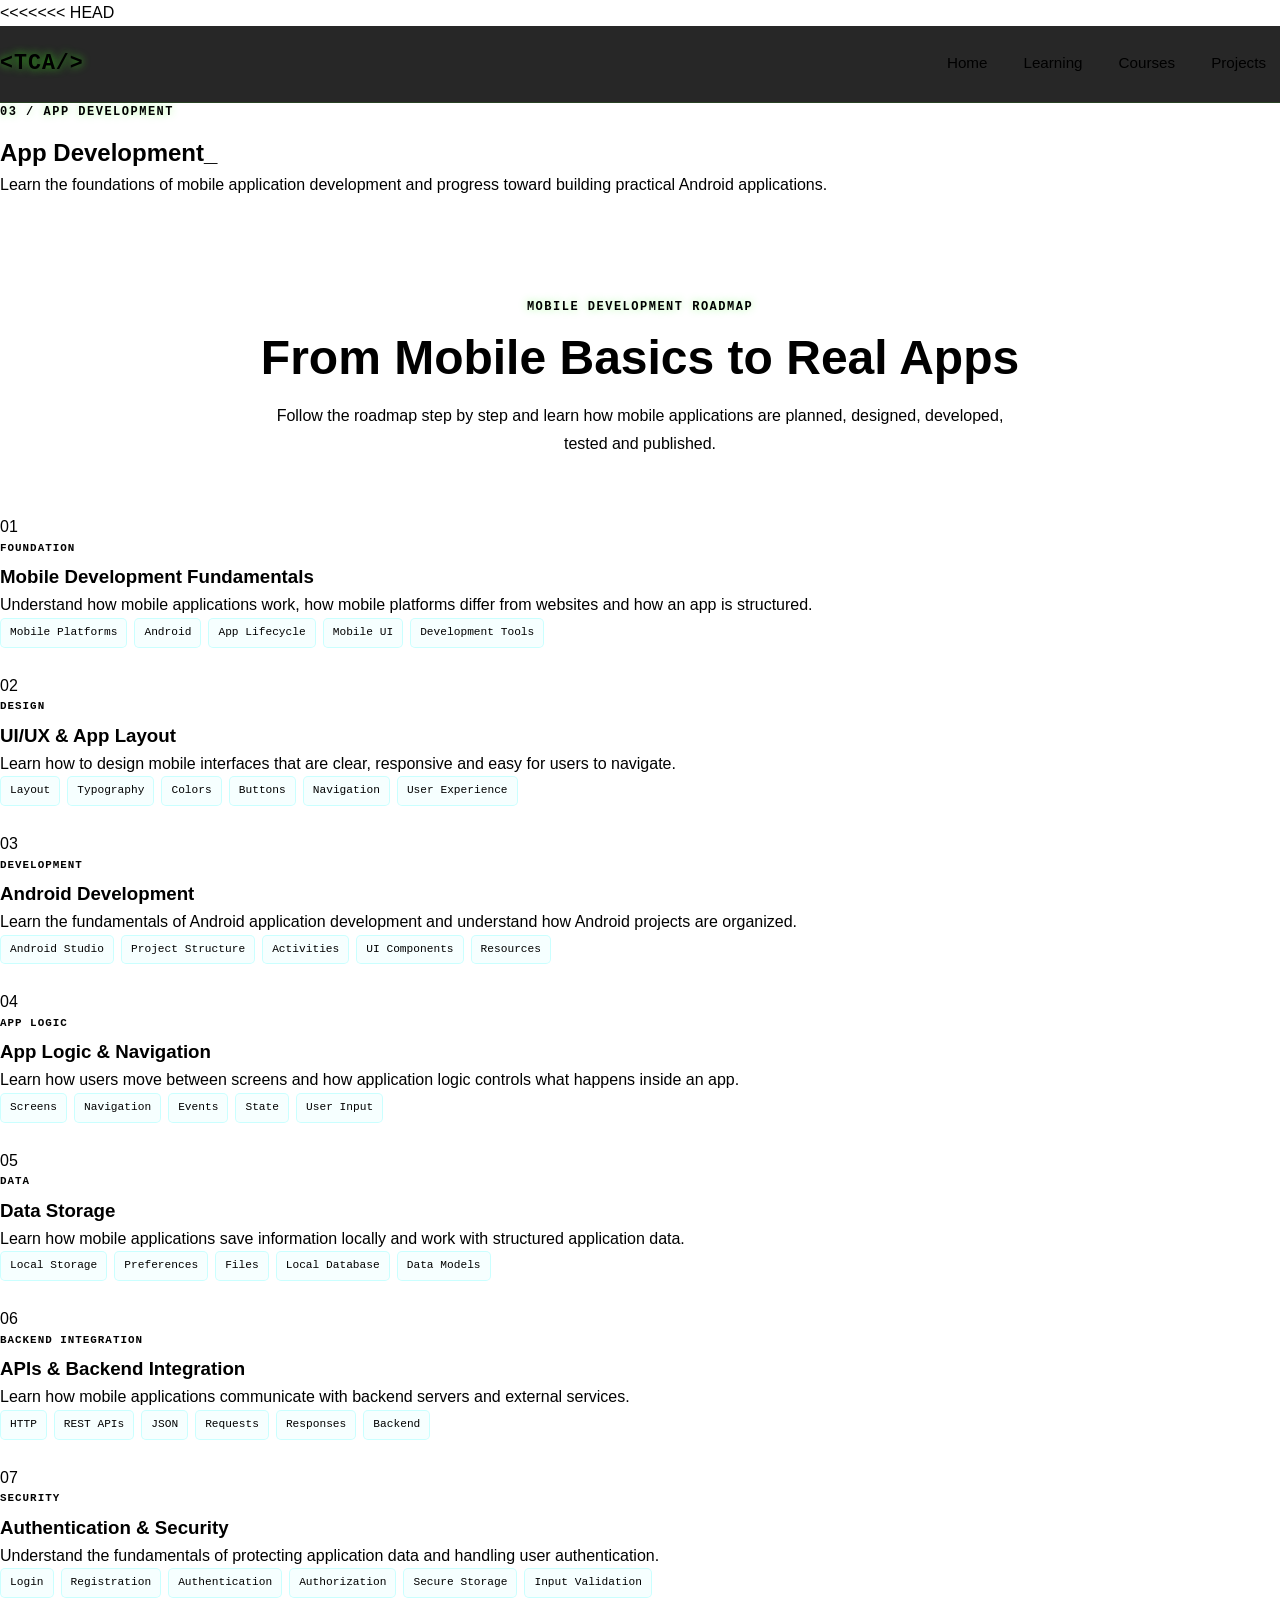
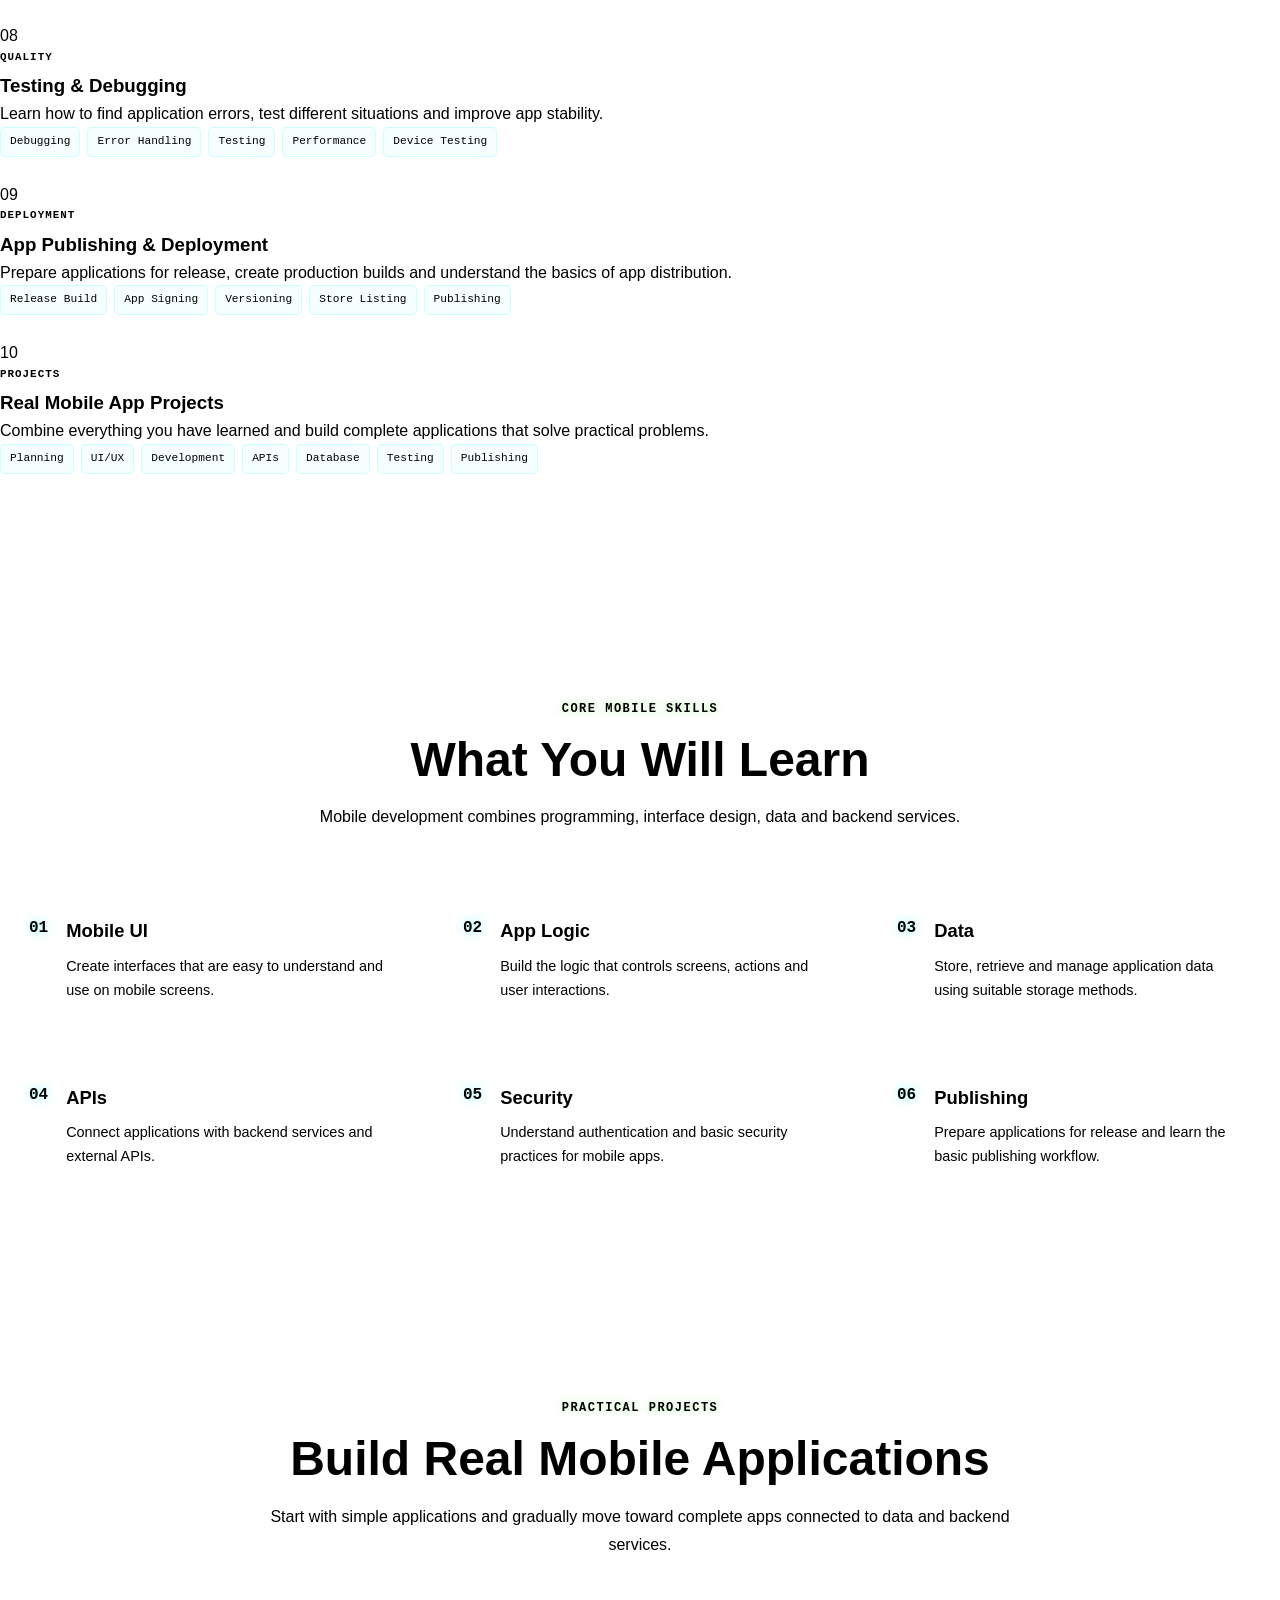
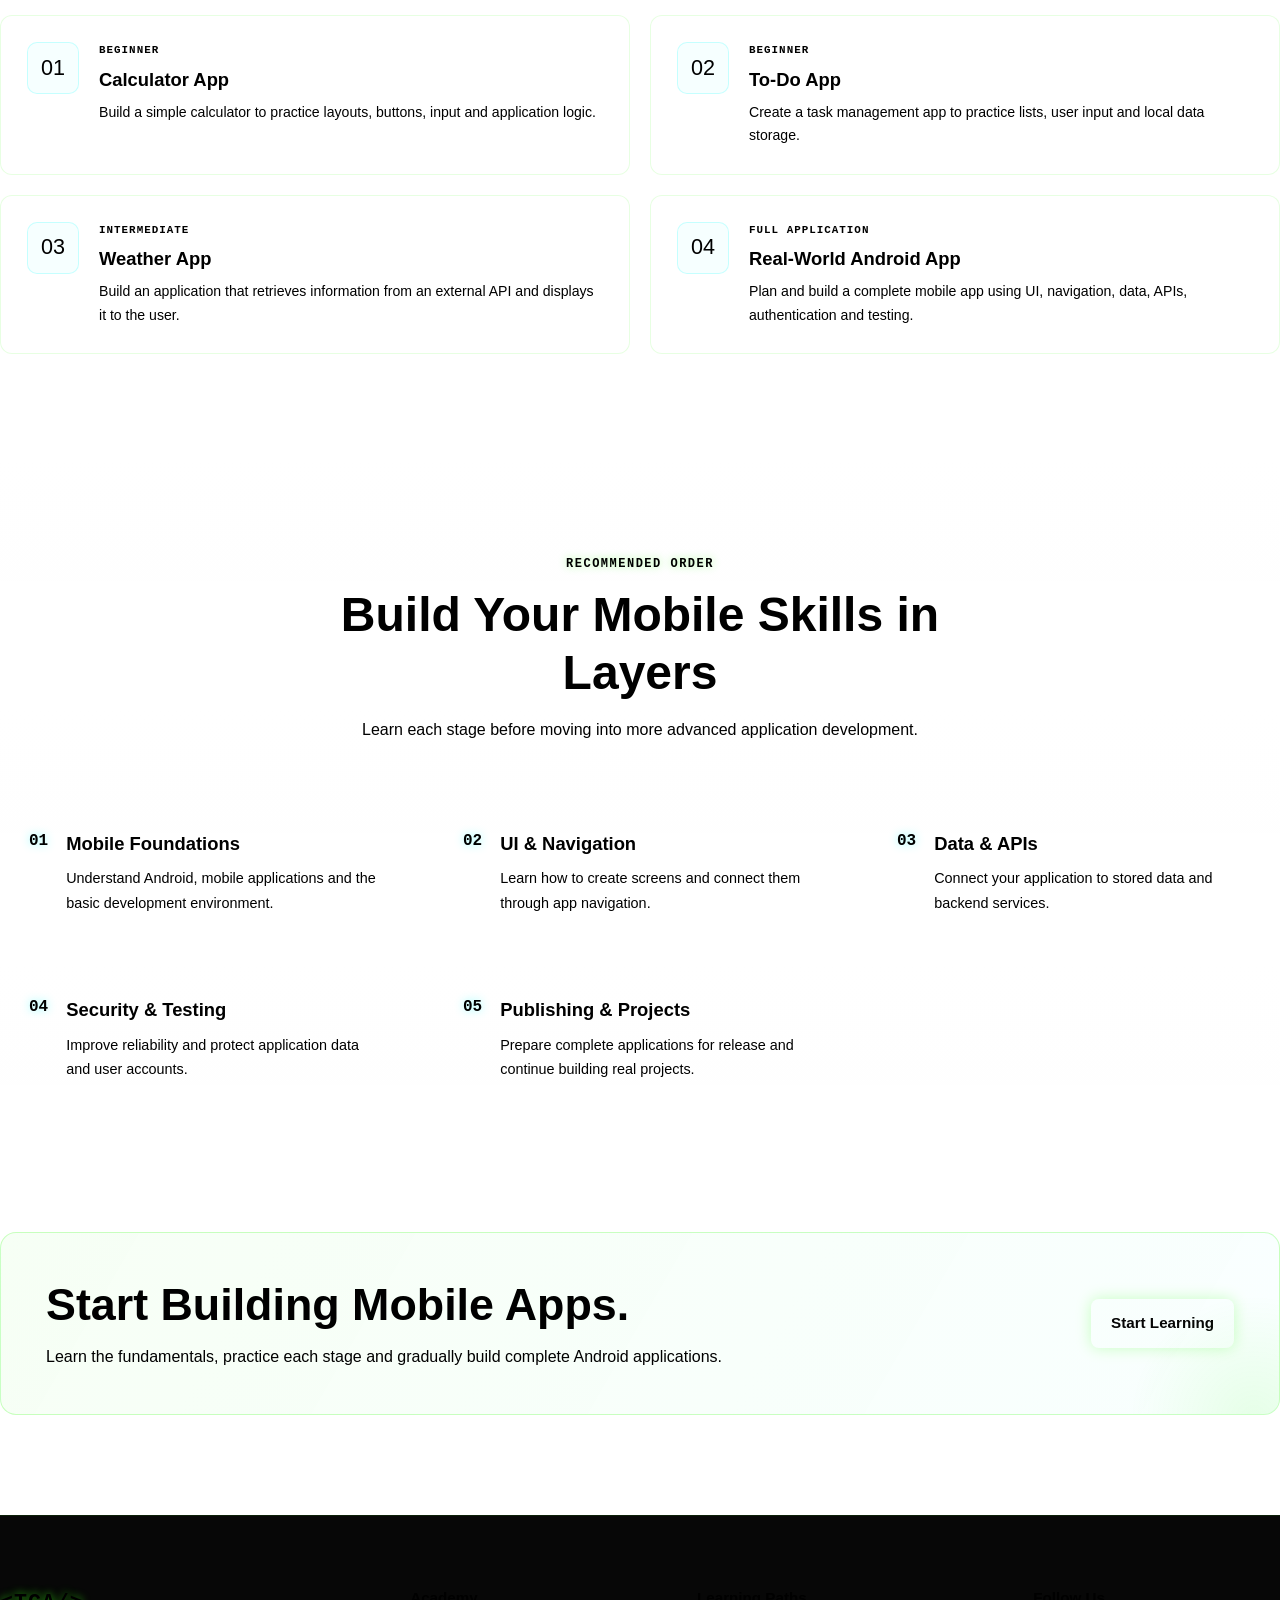
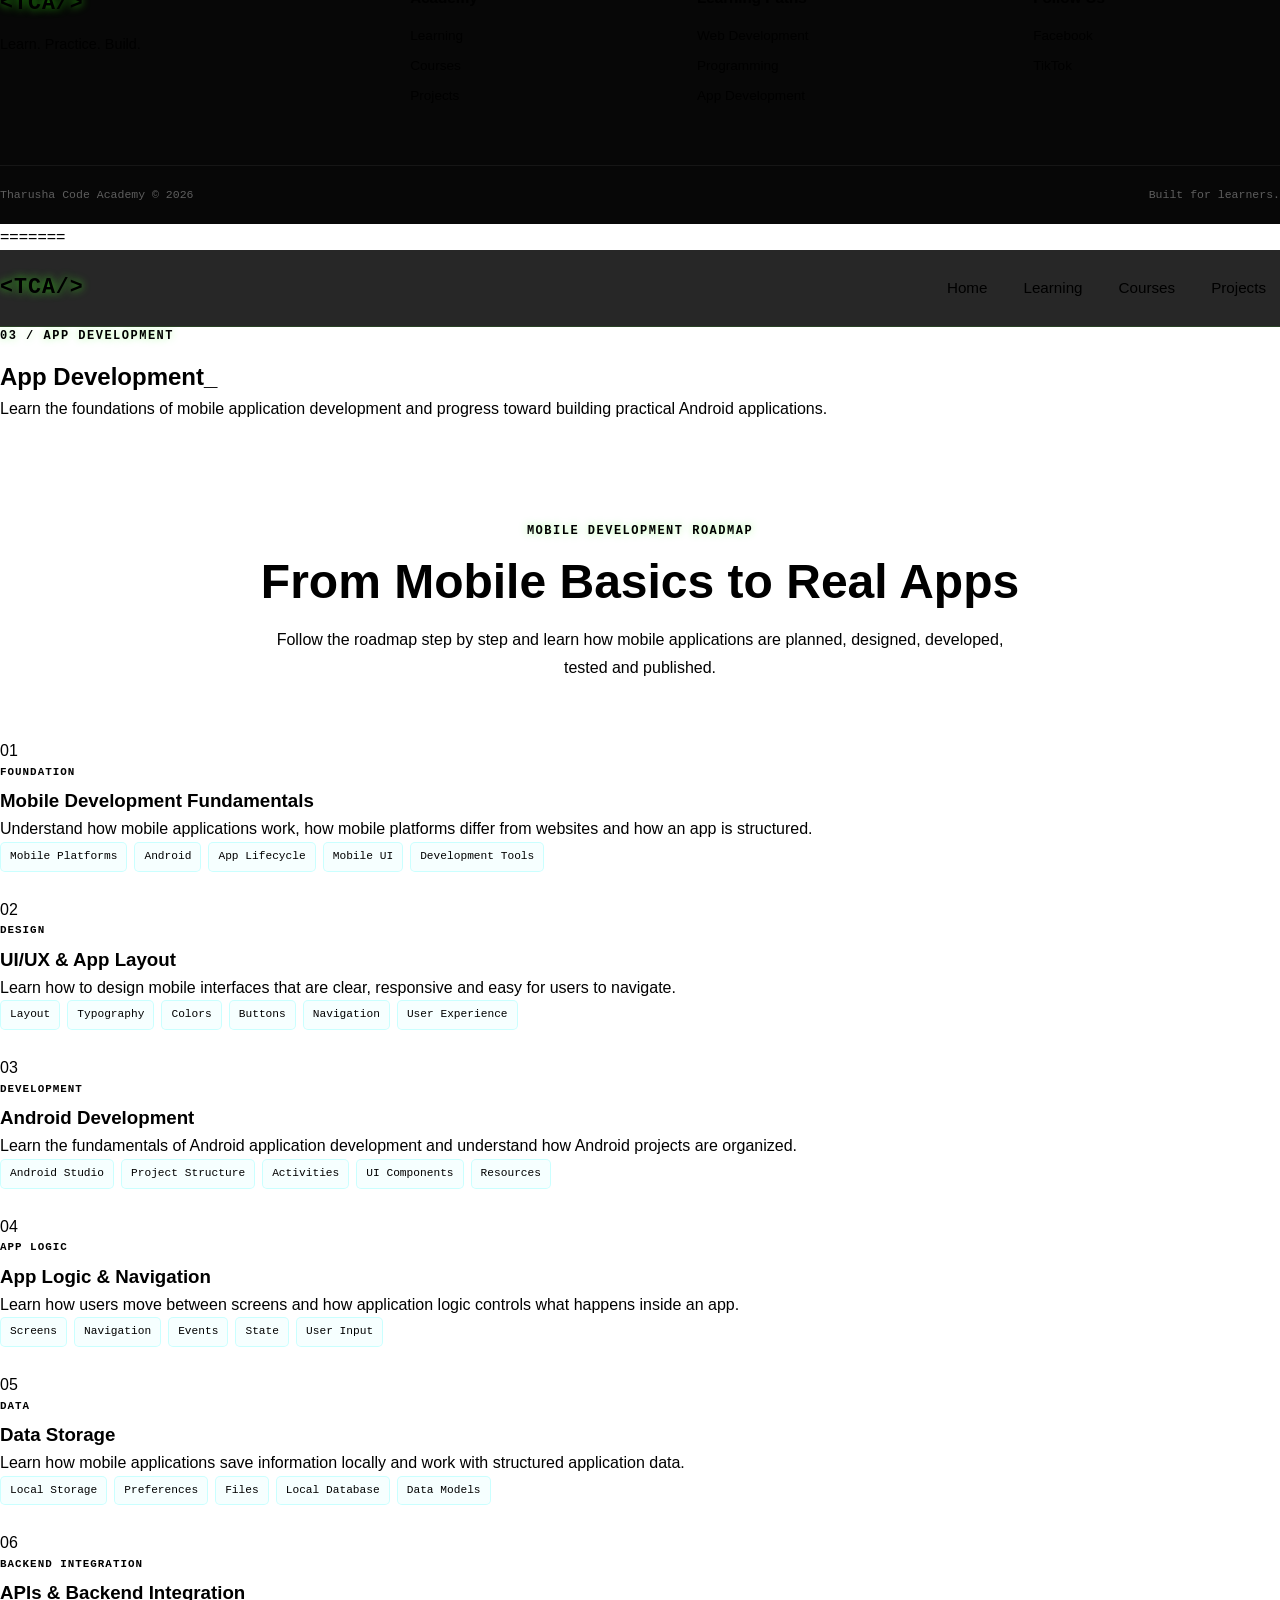
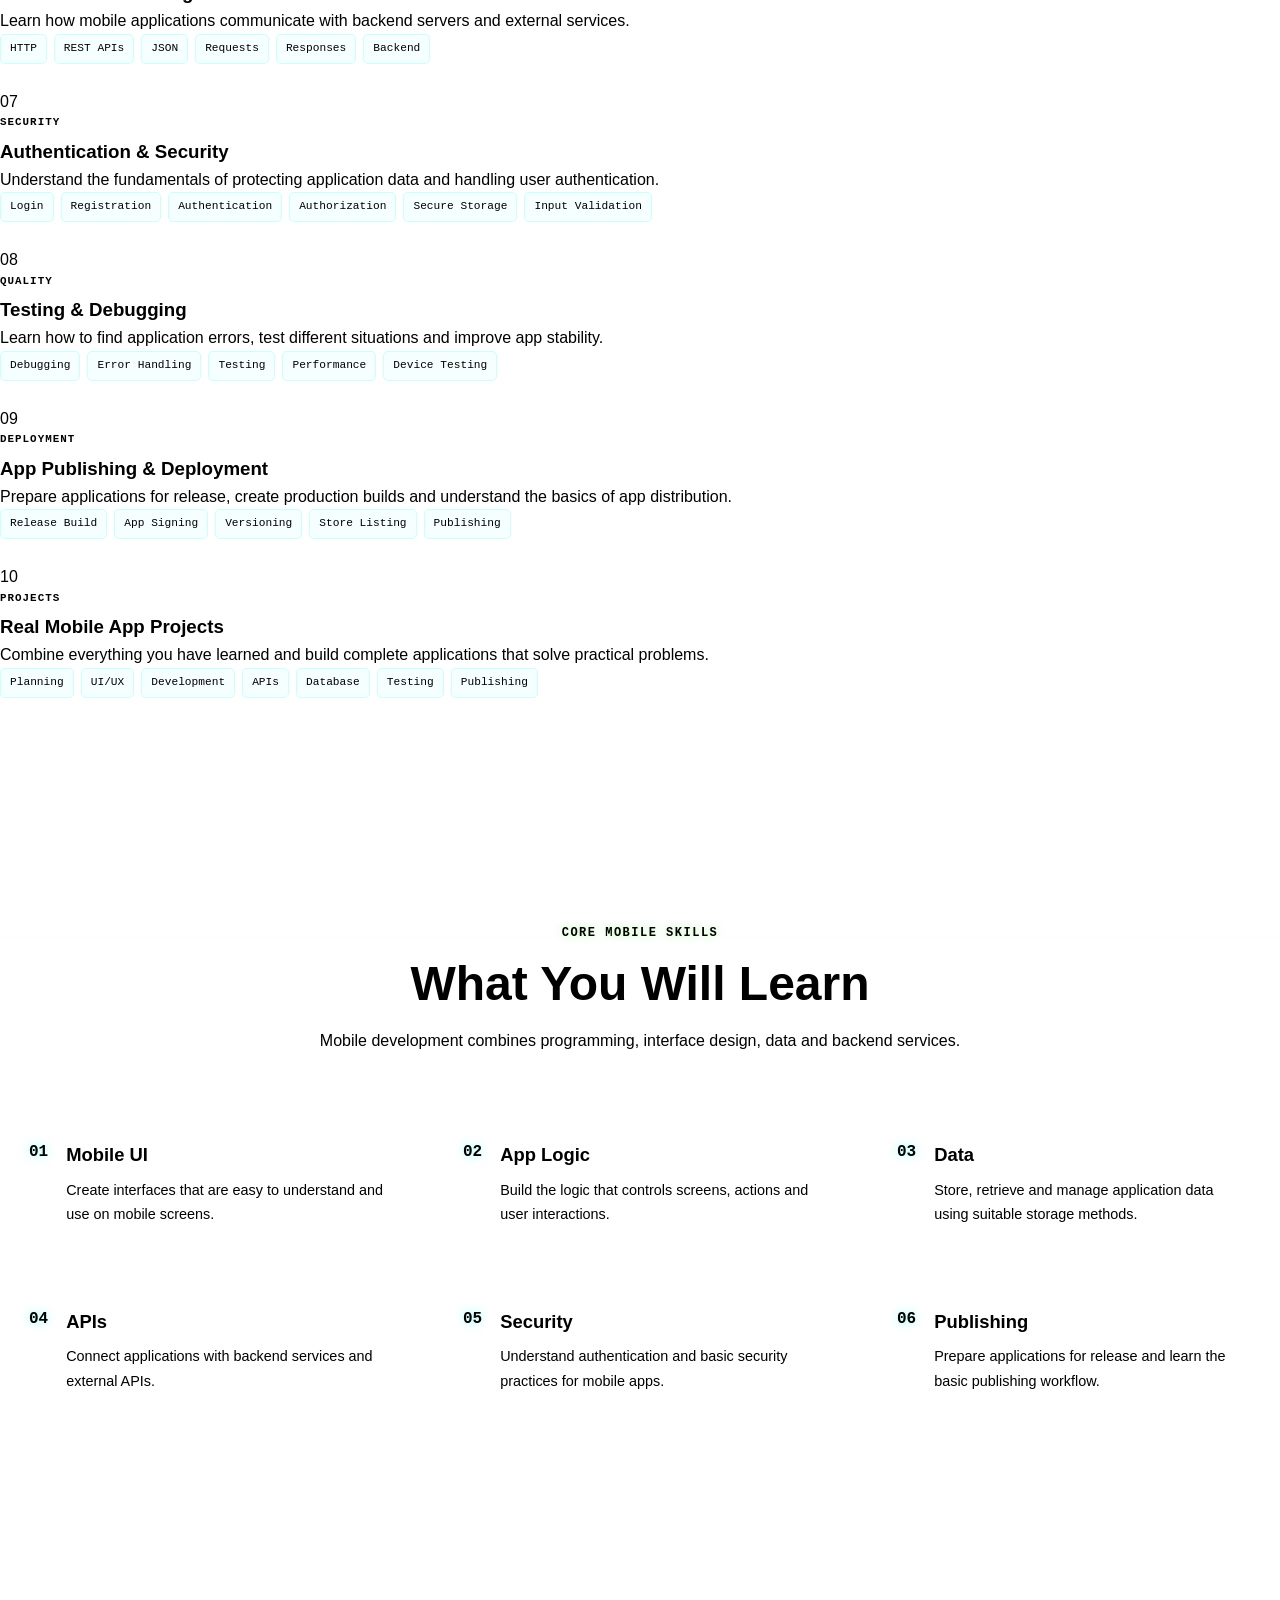
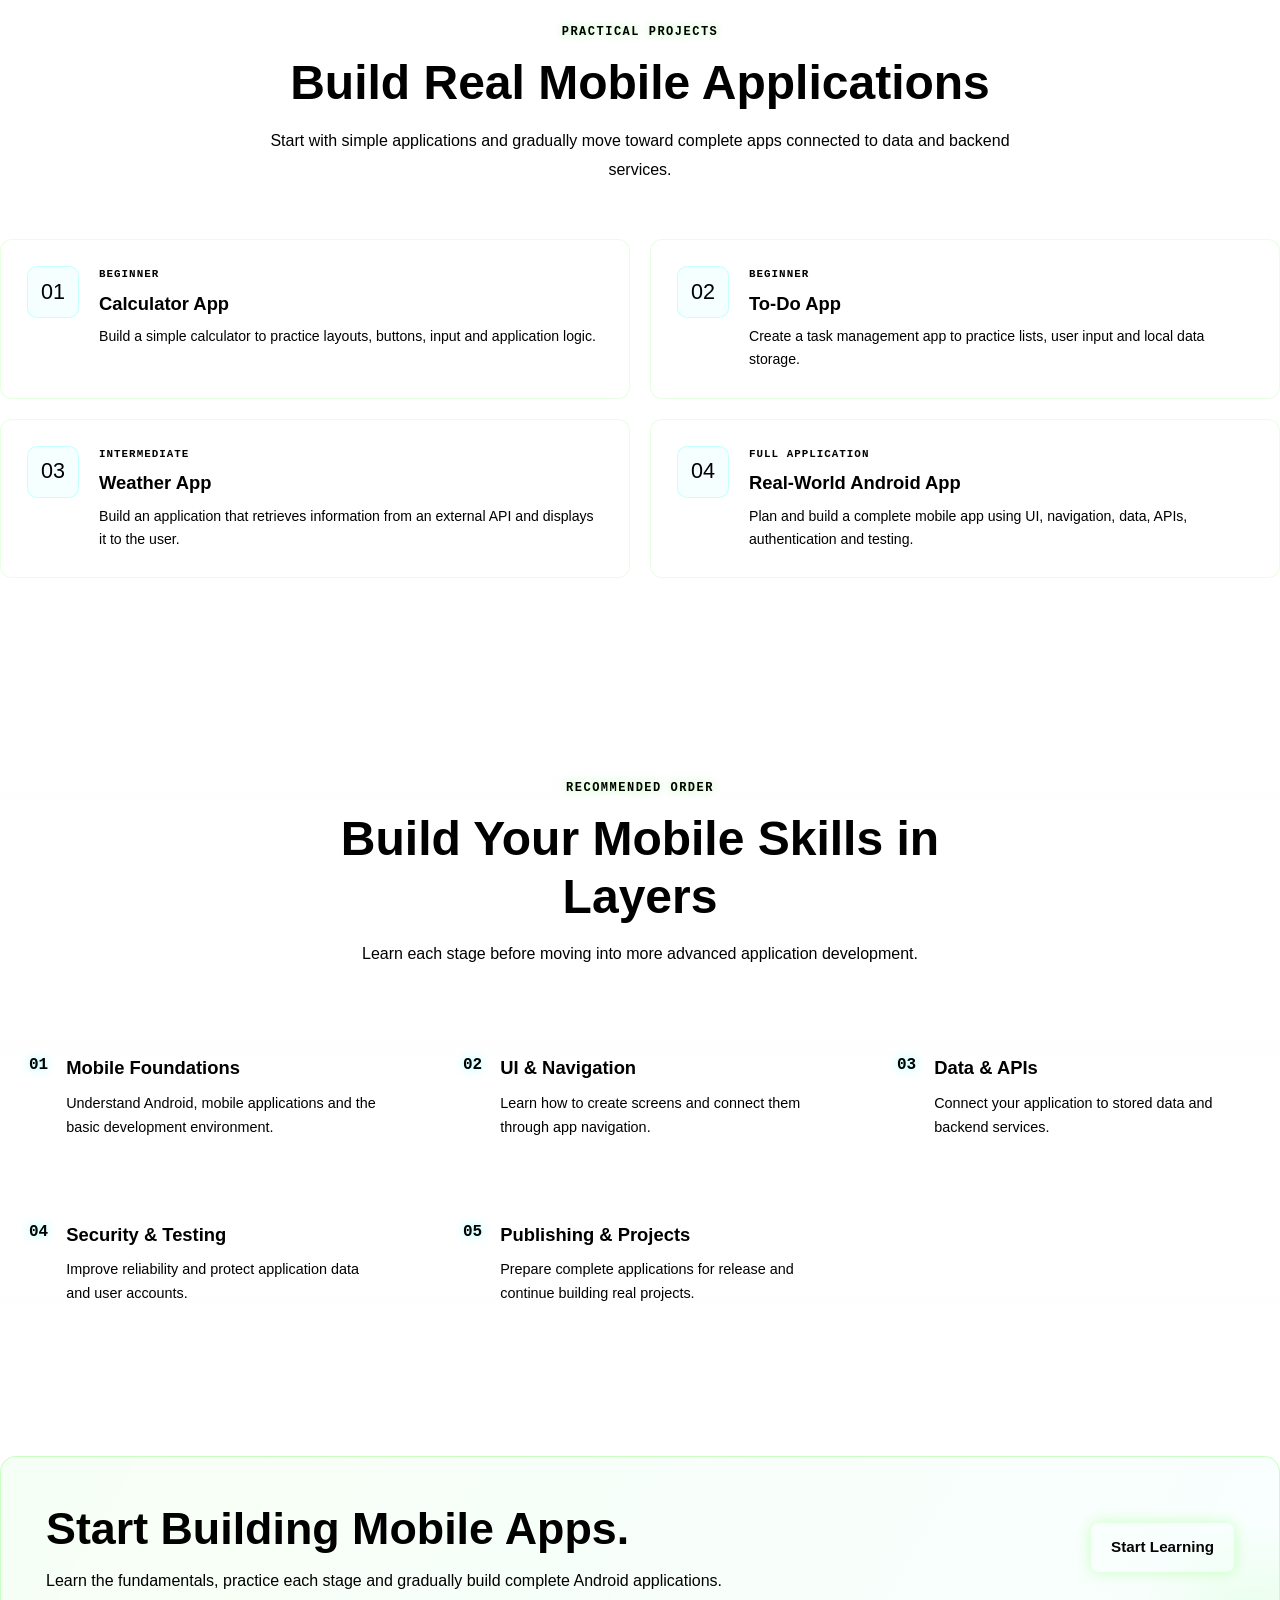
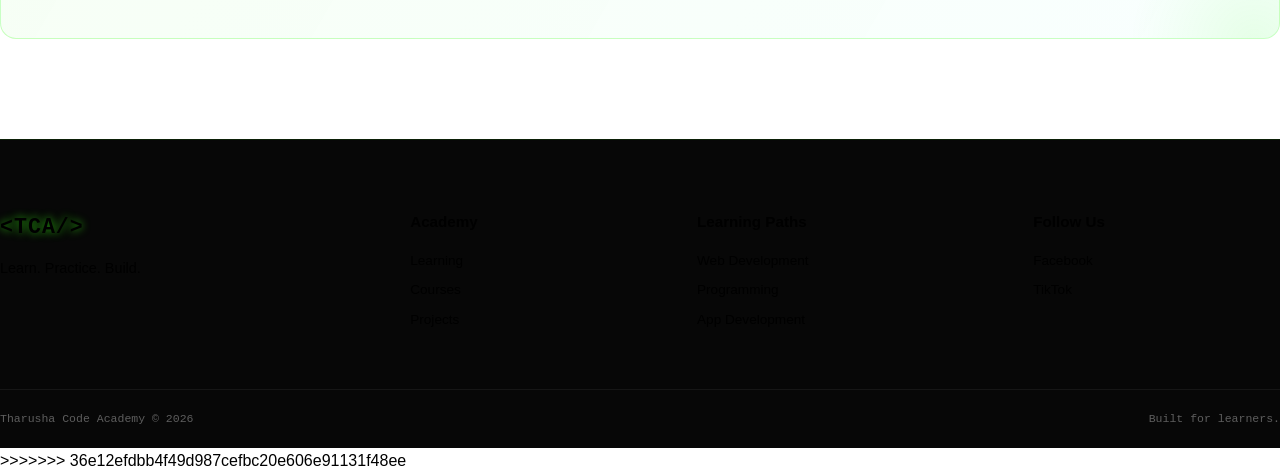
==== commit cce09810: "Merge GitHub changes and add Google Analytics" ====
--- a/app-development.html
+++ b/app-development.html
@@ -1,1422 +1,2856 @@
-<!DOCTYPE html>
-<html lang="en">
-
-<head>
-
-    <!--
-    ==================================================
-    BASIC PAGE INFORMATION
-    ==================================================
-    -->
-
-    <meta charset="UTF-8">
-
-    <meta
-        name="viewport"
-        content="width=device-width, initial-scale=1.0"
-    >
-
-    <meta
-        name="description"
-        content="Tharusha Code Academy App Development Path - Learn mobile development, Android, UI/UX, APIs, databases, security, testing and publishing."
-    >
-
-    <meta
-        name="author"
-        content="Tharusha Code Academy"
-    >
-
-    <title>App Development | Tharusha Code Academy</title>
-
-
-    <!--
-    ==================================================
-    MAIN STYLESHEET
-    ==================================================
-    -->
-
-    <link
-        rel="stylesheet"
-        href="style.css"
-    >
-
-</head>
-
-
-<body>
-
-
-    <!--
-    ==================================================
-    HEADER
-    ==================================================
-    -->
-
-    <header class="site-header">
-
-        <div class="container header-container">
-
-            <a
-                href="index.html"
-                class="logo"
-                aria-label="Tharusha Code Academy Home"
-            >
-                &lt;TCA/&gt;
-            </a>
-
-
-            <button
-                class="menu-toggle"
-                type="button"
-                aria-label="Open navigation"
-                aria-expanded="false"
-            >
-                ☰
-            </button>
-
-
-            <nav
-                class="main-nav"
-                aria-label="Main navigation"
-            >
-
-                <a href="index.html">
-                    Home
-                </a>
-
-                <a href="learning.html">
-                    Learning
-                </a>
-
-                <a href="courses.html">
-                    Courses
-                </a>
-
-                <a href="projects.html">
-                    Projects
-                </a>
-
-            </nav>
-
-        </div>
-
-    </header>
-
-
-    <!--
-    ==================================================
-    MAIN CONTENT
-    ==================================================
-    -->
-
-    <main>
-
-
-        <!--
-        ==================================================
-        PAGE HERO
-        ==================================================
-        -->
-
-        <section class="page-hero">
-
-            <div class="container">
-
-                <span class="section-label">
-                    03 / APP DEVELOPMENT
-                </span>
-
-                <h1>
-                    App Development_
-                </h1>
-
-                <p>
-                    Learn the foundations of mobile application
-                    development and progress toward building
-                    practical Android applications.
-                </p>
-
-            </div>
-
-        </section>
-
-
-        <!--
-        ==================================================
-        APP DEVELOPMENT ROADMAP
-        ==================================================
-        -->
-
-        <section class="section">
-
-            <div class="container">
-
-                <div class="section-heading">
-
-                    <span class="section-label">
-                        MOBILE DEVELOPMENT ROADMAP
-                    </span>
-
-                    <h2>
-                        From Mobile Basics to Real Apps
-                    </h2>
-
-                    <p>
-                        Follow the roadmap step by step and learn
-                        how mobile applications are planned,
-                        designed, developed, tested and published.
-                    </p>
-
-                </div>
-
-
-                <div class="roadmap-list">
-
-
-                    <!--
-                    ==========================================
-                    STEP 01 — FUNDAMENTALS
-                    ==========================================
-                    -->
-
-                    <article class="roadmap-step app-step">
-
-                        <div class="roadmap-number">
-                            01
-                        </div>
-
-                        <div class="roadmap-content">
-
-                            <span class="project-type">
-                                FOUNDATION
-                            </span>
-
-                            <h3>
-                                Mobile Development Fundamentals
-                            </h3>
-
-                            <p>
-                                Understand how mobile applications
-                                work, how mobile platforms differ
-                                from websites and how an app is
-                                structured.
-                            </p>
-
-                            <div class="path-tags">
-
-                                <span>
-                                    Mobile Platforms
-                                </span>
-
-                                <span>
-                                    Android
-                                </span>
-
-                                <span>
-                                    App Lifecycle
-                                </span>
-
-                                <span>
-                                    Mobile UI
-                                </span>
-
-                                <span>
-                                    Development Tools
-                                </span>
-
-                            </div>
-
-                        </div>
-
-                    </article>
-
-
-                    <!--
-                    ==========================================
-                    STEP 02 — UI/UX
-                    ==========================================
-                    -->
-
-                    <article class="roadmap-step app-step">
-
-                        <div class="roadmap-number">
-                            02
-                        </div>
-
-                        <div class="roadmap-content">
-
-                            <span class="project-type">
-                                DESIGN
-                            </span>
-
-                            <h3>
-                                UI/UX &amp; App Layout
-                            </h3>
-
-                            <p>
-                                Learn how to design mobile interfaces
-                                that are clear, responsive and easy
-                                for users to navigate.
-                            </p>
-
-                            <div class="path-tags">
-
-                                <span>
-                                    Layout
-                                </span>
-
-                                <span>
-                                    Typography
-                                </span>
-
-                                <span>
-                                    Colors
-                                </span>
-
-                                <span>
-                                    Buttons
-                                </span>
-
-                                <span>
-                                    Navigation
-                                </span>
-
-                                <span>
-                                    User Experience
-                                </span>
-
-                            </div>
-
-                        </div>
-
-                    </article>
-
-
-                    <!--
-                    ==========================================
-                    STEP 03 — ANDROID
-                    ==========================================
-                    -->
-
-                    <article class="roadmap-step app-step">
-
-                        <div class="roadmap-number">
-                            03
-                        </div>
-
-                        <div class="roadmap-content">
-
-                            <span class="project-type">
-                                DEVELOPMENT
-                            </span>
-
-                            <h3>
-                                Android Development
-                            </h3>
-
-                            <p>
-                                Learn the fundamentals of Android
-                                application development and understand
-                                how Android projects are organized.
-                            </p>
-
-                            <div class="path-tags">
-
-                                <span>
-                                    Android Studio
-                                </span>
-
-                                <span>
-                                    Project Structure
-                                </span>
-
-                                <span>
-                                    Activities
-                                </span>
-
-                                <span>
-                                    UI Components
-                                </span>
-
-                                <span>
-                                    Resources
-                                </span>
-
-                            </div>
-
-                        </div>
-
-                    </article>
-
-
-                    <!--
-                    ==========================================
-                    STEP 04 — LOGIC & NAVIGATION
-                    ==========================================
-                    -->
-
-                    <article class="roadmap-step app-step">
-
-                        <div class="roadmap-number">
-                            04
-                        </div>
-
-                        <div class="roadmap-content">
-
-                            <span class="project-type">
-                                APP LOGIC
-                            </span>
-
-                            <h3>
-                                App Logic &amp; Navigation
-                            </h3>
-
-                            <p>
-                                Learn how users move between screens
-                                and how application logic controls
-                                what happens inside an app.
-                            </p>
-
-                            <div class="path-tags">
-
-                                <span>
-                                    Screens
-                                </span>
-
-                                <span>
-                                    Navigation
-                                </span>
-
-                                <span>
-                                    Events
-                                </span>
-
-                                <span>
-                                    State
-                                </span>
-
-                                <span>
-                                    User Input
-                                </span>
-
-                            </div>
-
-                        </div>
-
-                    </article>
-
-
-                    <!--
-                    ==========================================
-                    STEP 05 — DATA STORAGE
-                    ==========================================
-                    -->
-
-                    <article class="roadmap-step app-step">
-
-                        <div class="roadmap-number">
-                            05
-                        </div>
-
-                        <div class="roadmap-content">
-
-                            <span class="project-type">
-                                DATA
-                            </span>
-
-                            <h3>
-                                Data Storage
-                            </h3>
-
-                            <p>
-                                Learn how mobile applications save
-                                information locally and work with
-                                structured application data.
-                            </p>
-
-                            <div class="path-tags">
-
-                                <span>
-                                    Local Storage
-                                </span>
-
-                                <span>
-                                    Preferences
-                                </span>
-
-                                <span>
-                                    Files
-                                </span>
-
-                                <span>
-                                    Local Database
-                                </span>
-
-                                <span>
-                                    Data Models
-                                </span>
-
-                            </div>
-
-                        </div>
-
-                    </article>
-
-
-                    <!--
-                    ==========================================
-                    STEP 06 — APIs
-                    ==========================================
-                    -->
-
-                    <article class="roadmap-step app-step">
-
-                        <div class="roadmap-number">
-                            06
-                        </div>
-
-                        <div class="roadmap-content">
-
-                            <span class="project-type">
-                                BACKEND INTEGRATION
-                            </span>
-
-                            <h3>
-                                APIs &amp; Backend Integration
-                            </h3>
-
-                            <p>
-                                Learn how mobile applications
-                                communicate with backend servers
-                                and external services.
-                            </p>
-
-                            <div class="path-tags">
-
-                                <span>
-                                    HTTP
-                                </span>
-
-                                <span>
-                                    REST APIs
-                                </span>
-
-                                <span>
-                                    JSON
-                                </span>
-
-                                <span>
-                                    Requests
-                                </span>
-
-                                <span>
-                                    Responses
-                                </span>
-
-                                <span>
-                                    Backend
-                                </span>
-
-                            </div>
-
-                        </div>
-
-                    </article>
-
-
-                    <!--
-                    ==========================================
-                    STEP 07 — SECURITY
-                    ==========================================
-                    -->
-
-                    <article class="roadmap-step app-step">
-
-                        <div class="roadmap-number">
-                            07
-                        </div>
-
-                        <div class="roadmap-content">
-
-                            <span class="project-type">
-                                SECURITY
-                            </span>
-
-                            <h3>
-                                Authentication &amp; Security
-                            </h3>
-
-                            <p>
-                                Understand the fundamentals of
-                                protecting application data and
-                                handling user authentication.
-                            </p>
-
-                            <div class="path-tags">
-
-                                <span>
-                                    Login
-                                </span>
-
-                                <span>
-                                    Registration
-                                </span>
-
-                                <span>
-                                    Authentication
-                                </span>
-
-                                <span>
-                                    Authorization
-                                </span>
-
-                                <span>
-                                    Secure Storage
-                                </span>
-
-                                <span>
-                                    Input Validation
-                                </span>
-
-                            </div>
-
-                        </div>
-
-                    </article>
-
-
-                    <!--
-                    ==========================================
-                    STEP 08 — TESTING
-                    ==========================================
-                    -->
-
-                    <article class="roadmap-step app-step">
-
-                        <div class="roadmap-number">
-                            08
-                        </div>
-
-                        <div class="roadmap-content">
-
-                            <span class="project-type">
-                                QUALITY
-                            </span>
-
-                            <h3>
-                                Testing &amp; Debugging
-                            </h3>
-
-                            <p>
-                                Learn how to find application errors,
-                                test different situations and improve
-                                app stability.
-                            </p>
-
-                            <div class="path-tags">
-
-                                <span>
-                                    Debugging
-                                </span>
-
-                                <span>
-                                    Error Handling
-                                </span>
-
-                                <span>
-                                    Testing
-                                </span>
-
-                                <span>
-                                    Performance
-                                </span>
-
-                                <span>
-                                    Device Testing
-                                </span>
-
-                            </div>
-
-                        </div>
-
-                    </article>
-
-
-                    <!--
-                    ==========================================
-                    STEP 09 — PUBLISHING
-                    ==========================================
-                    -->
-
-                    <article class="roadmap-step app-step">
-
-                        <div class="roadmap-number">
-                            09
-                        </div>
-
-                        <div class="roadmap-content">
-
-                            <span class="project-type">
-                                DEPLOYMENT
-                            </span>
-
-                            <h3>
-                                App Publishing &amp; Deployment
-                            </h3>
-
-                            <p>
-                                Prepare applications for release,
-                                create production builds and understand
-                                the basics of app distribution.
-                            </p>
-
-                            <div class="path-tags">
-
-                                <span>
-                                    Release Build
-                                </span>
-
-                                <span>
-                                    App Signing
-                                </span>
-
-                                <span>
-                                    Versioning
-                                </span>
-
-                                <span>
-                                    Store Listing
-                                </span>
-
-                                <span>
-                                    Publishing
-                                </span>
-
-                            </div>
-
-                        </div>
-
-                    </article>
-
-
-                    <!--
-                    ==========================================
-                    STEP 10 — REAL PROJECTS
-                    ==========================================
-                    -->
-
-                    <article class="roadmap-step app-step">
-
-                        <div class="roadmap-number">
-                            10
-                        </div>
-
-                        <div class="roadmap-content">
-
-                            <span class="project-type">
-                                PROJECTS
-                            </span>
-
-                            <h3>
-                                Real Mobile App Projects
-                            </h3>
-
-                            <p>
-                                Combine everything you have learned
-                                and build complete applications that
-                                solve practical problems.
-                            </p>
-
-                            <div class="path-tags">
-
-                                <span>
-                                    Planning
-                                </span>
-
-                                <span>
-                                    UI/UX
-                                </span>
-
-                                <span>
-                                    Development
-                                </span>
-
-                                <span>
-                                    APIs
-                                </span>
-
-                                <span>
-                                    Database
-                                </span>
-
-                                <span>
-                                    Testing
-                                </span>
-
-                                <span>
-                                    Publishing
-                                </span>
-
-                            </div>
-
-                        </div>
-
-                    </article>
-
-
-                </div>
-
-            </div>
-
-        </section>
-
-
-        <!--
-        ==================================================
-        MOBILE DEVELOPMENT SKILLS
-        ==================================================
-        -->
-
-        <section class="section section-dark">
-
-            <div class="container">
-
-                <div class="section-heading">
-
-                    <span class="section-label">
-                        CORE MOBILE SKILLS
-                    </span>
-
-                    <h2>
-                        What You Will Learn
-                    </h2>
-
-                    <p>
-                        Mobile development combines programming,
-                        interface design, data and backend services.
-                    </p>
-
-                </div>
-
-
-                <div class="feature-grid">
-
-
-                    <article class="feature-item">
-
-                        <span class="feature-number">
-                            01
-                        </span>
-
-                        <div>
-
-                            <h3>
-                                Mobile UI
-                            </h3>
-
-                            <p>
-                                Create interfaces that are easy to
-                                understand and use on mobile screens.
-                            </p>
-
-                        </div>
-
-                    </article>
-
-
-                    <article class="feature-item">
-
-                        <span class="feature-number">
-                            02
-                        </span>
-
-                        <div>
-
-                            <h3>
-                                App Logic
-                            </h3>
-
-                            <p>
-                                Build the logic that controls screens,
-                                actions and user interactions.
-                            </p>
-
-                        </div>
-
-                    </article>
-
-
-                    <article class="feature-item">
-
-                        <span class="feature-number">
-                            03
-                        </span>
-
-                        <div>
-
-                            <h3>
-                                Data
-                            </h3>
-
-                            <p>
-                                Store, retrieve and manage application
-                                data using suitable storage methods.
-                            </p>
-
-                        </div>
-
-                    </article>
-
-
-                    <article class="feature-item">
-
-                        <span class="feature-number">
-                            04
-                        </span>
-
-                        <div>
-
-                            <h3>
-                                APIs
-                            </h3>
-
-                            <p>
-                                Connect applications with backend
-                                services and external APIs.
-                            </p>
-
-                        </div>
-
-                    </article>
-
-
-                    <article class="feature-item">
-
-                        <span class="feature-number">
-                            05
-                        </span>
-
-                        <div>
-
-                            <h3>
-                                Security
-                            </h3>
-
-                            <p>
-                                Understand authentication and basic
-                                security practices for mobile apps.
-                            </p>
-
-                        </div>
-
-                    </article>
-
-
-                    <article class="feature-item">
-
-                        <span class="feature-number">
-                            06
-                        </span>
-
-                        <div>
-
-                            <h3>
-                                Publishing
-                            </h3>
-
-                            <p>
-                                Prepare applications for release and
-                                learn the basic publishing workflow.
-                            </p>
-
-                        </div>
-
-                    </article>
-
-
-                </div>
-
-            </div>
-
-        </section>
-
-
-        <!--
-        ==================================================
-        PRACTICAL APP PROJECTS
-        ==================================================
-        -->
-
-        <section class="section">
-
-            <div class="container">
-
-                <div class="section-heading">
-
-                    <span class="section-label">
-                        PRACTICAL PROJECTS
-                    </span>
-
-                    <h2>
-                        Build Real Mobile Applications
-                    </h2>
-
-                    <p>
-                        Start with simple applications and gradually
-                        move toward complete apps connected to data
-                        and backend services.
-                    </p>
-
-                </div>
-
-
-                <div class="project-preview-grid">
-
-
-                    <article class="project-preview">
-
-                        <div class="project-preview-icon">
-                            01
-                        </div>
-
-                        <div>
-
-                            <span class="project-type">
-                                BEGINNER
-                            </span>
-
-                            <h3>
-                                Calculator App
-                            </h3>
-
-                            <p>
-                                Build a simple calculator to practice
-                                layouts, buttons, input and application logic.
-                            </p>
-
-                        </div>
-
-                    </article>
-
-
-                    <article class="project-preview">
-
-                        <div class="project-preview-icon">
-                            02
-                        </div>
-
-                        <div>
-
-                            <span class="project-type">
-                                BEGINNER
-                            </span>
-
-                            <h3>
-                                To-Do App
-                            </h3>
-
-                            <p>
-                                Create a task management app to practice
-                                lists, user input and local data storage.
-                            </p>
-
-                        </div>
-
-                    </article>
-
-
-                    <article class="project-preview">
-
-                        <div class="project-preview-icon">
-                            03
-                        </div>
-
-                        <div>
-
-                            <span class="project-type">
-                                INTERMEDIATE
-                            </span>
-
-                            <h3>
-                                Weather App
-                            </h3>
-
-                            <p>
-                                Build an application that retrieves
-                                information from an external API and
-                                displays it to the user.
-                            </p>
-
-                        </div>
-
-                    </article>
-
-
-                    <article class="project-preview">
-
-                        <div class="project-preview-icon">
-                            04
-                        </div>
-
-                        <div>
-
-                            <span class="project-type">
-                                FULL APPLICATION
-                            </span>
-
-                            <h3>
-                                Real-World Android App
-                            </h3>
-
-                            <p>
-                                Plan and build a complete mobile app
-                                using UI, navigation, data, APIs,
-                                authentication and testing.
-                            </p>
-
-                        </div>
-
-                    </article>
-
-
-                </div>
-
-            </div>
-
-        </section>
-
-
-        <!--
-        ==================================================
-        RECOMMENDED ORDER
-        ==================================================
-        -->
-
-        <section class="section section-dark">
-
-            <div class="container">
-
-                <div class="section-heading">
-
-                    <span class="section-label">
-                        RECOMMENDED ORDER
-                    </span>
-
-                    <h2>
-                        Build Your Mobile Skills in Layers
-                    </h2>
-
-                    <p>
-                        Learn each stage before moving into more
-                        advanced application development.
-                    </p>
-
-                </div>
-
-
-                <div class="feature-grid">
-
-
-                    <article class="feature-item">
-
-                        <span class="feature-number">
-                            01
-                        </span>
-
-                        <div>
-
-                            <h3>
-                                Mobile Foundations
-                            </h3>
-
-                            <p>
-                                Understand Android, mobile applications
-                                and the basic development environment.
-                            </p>
-
-                        </div>
-
-                    </article>
-
-
-                    <article class="feature-item">
-
-                        <span class="feature-number">
-                            02
-                        </span>
-
-                        <div>
-
-                            <h3>
-                                UI &amp; Navigation
-                            </h3>
-
-                            <p>
-                                Learn how to create screens and connect
-                                them through app navigation.
-                            </p>
-
-                        </div>
-
-                    </article>
-
-
-                    <article class="feature-item">
-
-                        <span class="feature-number">
-                            03
-                        </span>
-
-                        <div>
-
-                            <h3>
-                                Data &amp; APIs
-                            </h3>
-
-                            <p>
-                                Connect your application to stored data
-                                and backend services.
-                            </p>
-
-                        </div>
-
-                    </article>
-
-
-                    <article class="feature-item">
-
-                        <span class="feature-number">
-                            04
-                        </span>
-
-                        <div>
-
-                            <h3>
-                                Security &amp; Testing
-                            </h3>
-
-                            <p>
-                                Improve reliability and protect
-                                application data and user accounts.
-                            </p>
-
-                        </div>
-
-                    </article>
-
-
-                    <article class="feature-item">
-
-                        <span class="feature-number">
-                            05
-                        </span>
-
-                        <div>
-
-                            <h3>
-                                Publishing &amp; Projects
-                            </h3>
-
-                            <p>
-                                Prepare complete applications for
-                                release and continue building real projects.
-                            </p>
-
-                        </div>
-
-                    </article>
-
-
-                </div>
-
-            </div>
-
-        </section>
-
-
-        <!--
-        ==================================================
-        FINAL CTA
-        ==================================================
-        -->
-
-        <section class="cta-section">
-
-            <div class="container">
-
-                <div class="cta-box">
-
-                    <div class="cta-content">
-
-                        <h2>
-                            Start Building Mobile Apps.
-                        </h2>
-
-                        <p>
-                            Learn the fundamentals, practice each
-                            stage and gradually build complete Android
-                            applications.
-                        </p>
-
-                    </div>
-
-
-                    <a
-                        href="learning.html"
-                        class="btn btn-primary"
-                    >
-                        Start Learning
-                    </a>
-
-                </div>
-
-            </div>
-
-        </section>
-
-
-    </main>
-
-
-    <!--
-    ==================================================
-    FOOTER
-    ==================================================
-    -->
-
-    <footer class="site-footer">
-
-        <div class="container">
-
-
-            <div class="footer-main">
-
-
-                <!-- BRAND -->
-
-                <div class="footer-brand">
-
-                    <a
-                        href="index.html"
-                        class="logo"
-                    >
-                        &lt;TCA/&gt;
-                    </a>
-
-                    <p>
-                        Learn. Practice. Build.
-                    </p>
-
-                </div>
-
-
-                <!-- ACADEMY LINKS -->
-
-                <div class="footer-links">
-
-                    <h3>
-                        Academy
-                    </h3>
-
-                    <a href="learning.html">
-                        Learning
-                    </a>
-
-                    <a href="courses.html">
-                        Courses
-                    </a>
-
-                    <a href="projects.html">
-                        Projects
-                    </a>
-
-                </div>
-
-
-                <!-- LEARNING PATHS -->
-
-                <div class="footer-links">
-
-                    <h3>
-                        Learning Paths
-                    </h3>
-
-                    <a href="web-development.html">
-                        Web Development
-                    </a>
-
-                    <a href="programming.html">
-                        Programming
-                    </a>
-
-                    <a href="app-development.html">
-                        App Development
-                    </a>
-
-                </div>
-
-
-                <!-- SOCIAL LINKS -->
-
-                <div class="footer-social">
-
-                    <h3>
-                        Follow Us
-                    </h3>
-
-                    <div class="social-links">
-
-                        <a
-                            href="https://www.facebook.com/tharushwebdesign"
-                            target="_blank"
-                            rel="noopener noreferrer"
-                        >
-                            Facebook
-                        </a>
-
-                        <a
-                            href="https://www.tiktok.com/@tharusha.webdeve"
-                            target="_blank"
-                            rel="noopener noreferrer"
-                        >
-                            TikTok
-                        </a>
-
-                    </div>
-
-                </div>
-
-
-            </div>
-
-
-            <div class="footer-bottom">
-
-                <p>
-                    Tharusha Code Academy © 2026
-                </p>
-
-                <p>
-                    Built for learners.
-                </p>
-
-            </div>
-
-
-        </div>
-
-    </footer>
-
-
-    <!--
-    ==================================================
-    JAVASCRIPT
-    ==================================================
-    -->
-
-    <script src="script.js"></script>
-
-
-</body>
-
+<<<<<<< HEAD
+<!DOCTYPE html>
+<html lang="en">
+
+<head>
+
+    <!-- Google tag (gtag.js) -->
+<script async src="https://www.googletagmanager.com/gtag/js?id=G-Q5ZT8JEK5D"></script>
+<script>
+  window.dataLayer = window.dataLayer || [];
+  function gtag(){dataLayer.push(arguments);}
+  gtag('js', new Date());
+
+  gtag('config', 'G-Q5ZT8JEK5D');
+</script>
+
+    <!--
+    ==================================================
+    BASIC PAGE INFORMATION
+    ==================================================
+    -->
+
+    <meta charset="UTF-8">
+
+    <meta
+        name="viewport"
+        content="width=device-width, initial-scale=1.0"
+    >
+
+    <meta
+        name="description"
+        content="Tharusha Code Academy App Development Path - Learn mobile development, Android, UI/UX, APIs, databases, security, testing and publishing."
+    >
+
+    <meta
+        name="author"
+        content="Tharusha Code Academy"
+    >
+
+    <title>App Development | Tharusha Code Academy</title>
+
+
+    <!--
+    ==================================================
+    MAIN STYLESHEET
+    ==================================================
+    -->
+
+    <link
+        rel="stylesheet"
+        href="style.css"
+    >
+
+</head>
+
+
+<body>
+
+
+    <!--
+    ==================================================
+    HEADER
+    ==================================================
+    -->
+
+    <header class="site-header">
+
+        <div class="container header-container">
+
+            <a
+                href="index.html"
+                class="logo"
+                aria-label="Tharusha Code Academy Home"
+            >
+                &lt;TCA/&gt;
+            </a>
+
+
+            <button
+                class="menu-toggle"
+                type="button"
+                aria-label="Open navigation"
+                aria-expanded="false"
+            >
+                ☰
+            </button>
+
+
+            <nav
+                class="main-nav"
+                aria-label="Main navigation"
+            >
+
+                <a href="index.html">
+                    Home
+                </a>
+
+                <a href="learning.html">
+                    Learning
+                </a>
+
+                <a href="courses.html">
+                    Courses
+                </a>
+
+                <a href="projects.html">
+                    Projects
+                </a>
+
+            </nav>
+
+        </div>
+
+    </header>
+
+
+    <!--
+    ==================================================
+    MAIN CONTENT
+    ==================================================
+    -->
+
+    <main>
+
+
+        <!--
+        ==================================================
+        PAGE HERO
+        ==================================================
+        -->
+
+        <section class="page-hero">
+
+            <div class="container">
+
+                <span class="section-label">
+                    03 / APP DEVELOPMENT
+                </span>
+
+                <h1>
+                    App Development_
+                </h1>
+
+                <p>
+                    Learn the foundations of mobile application
+                    development and progress toward building
+                    practical Android applications.
+                </p>
+
+            </div>
+
+        </section>
+
+
+        <!--
+        ==================================================
+        APP DEVELOPMENT ROADMAP
+        ==================================================
+        -->
+
+        <section class="section">
+
+            <div class="container">
+
+                <div class="section-heading">
+
+                    <span class="section-label">
+                        MOBILE DEVELOPMENT ROADMAP
+                    </span>
+
+                    <h2>
+                        From Mobile Basics to Real Apps
+                    </h2>
+
+                    <p>
+                        Follow the roadmap step by step and learn
+                        how mobile applications are planned,
+                        designed, developed, tested and published.
+                    </p>
+
+                </div>
+
+
+                <div class="roadmap-list">
+
+
+                    <!--
+                    ==========================================
+                    STEP 01 — FUNDAMENTALS
+                    ==========================================
+                    -->
+
+                    <article class="roadmap-step app-step">
+
+                        <div class="roadmap-number">
+                            01
+                        </div>
+
+                        <div class="roadmap-content">
+
+                            <span class="project-type">
+                                FOUNDATION
+                            </span>
+
+                            <h3>
+                                Mobile Development Fundamentals
+                            </h3>
+
+                            <p>
+                                Understand how mobile applications
+                                work, how mobile platforms differ
+                                from websites and how an app is
+                                structured.
+                            </p>
+
+                            <div class="path-tags">
+
+                                <span>
+                                    Mobile Platforms
+                                </span>
+
+                                <span>
+                                    Android
+                                </span>
+
+                                <span>
+                                    App Lifecycle
+                                </span>
+
+                                <span>
+                                    Mobile UI
+                                </span>
+
+                                <span>
+                                    Development Tools
+                                </span>
+
+                            </div>
+
+                        </div>
+
+                    </article>
+
+
+                    <!--
+                    ==========================================
+                    STEP 02 — UI/UX
+                    ==========================================
+                    -->
+
+                    <article class="roadmap-step app-step">
+
+                        <div class="roadmap-number">
+                            02
+                        </div>
+
+                        <div class="roadmap-content">
+
+                            <span class="project-type">
+                                DESIGN
+                            </span>
+
+                            <h3>
+                                UI/UX &amp; App Layout
+                            </h3>
+
+                            <p>
+                                Learn how to design mobile interfaces
+                                that are clear, responsive and easy
+                                for users to navigate.
+                            </p>
+
+                            <div class="path-tags">
+
+                                <span>
+                                    Layout
+                                </span>
+
+                                <span>
+                                    Typography
+                                </span>
+
+                                <span>
+                                    Colors
+                                </span>
+
+                                <span>
+                                    Buttons
+                                </span>
+
+                                <span>
+                                    Navigation
+                                </span>
+
+                                <span>
+                                    User Experience
+                                </span>
+
+                            </div>
+
+                        </div>
+
+                    </article>
+
+
+                    <!--
+                    ==========================================
+                    STEP 03 — ANDROID
+                    ==========================================
+                    -->
+
+                    <article class="roadmap-step app-step">
+
+                        <div class="roadmap-number">
+                            03
+                        </div>
+
+                        <div class="roadmap-content">
+
+                            <span class="project-type">
+                                DEVELOPMENT
+                            </span>
+
+                            <h3>
+                                Android Development
+                            </h3>
+
+                            <p>
+                                Learn the fundamentals of Android
+                                application development and understand
+                                how Android projects are organized.
+                            </p>
+
+                            <div class="path-tags">
+
+                                <span>
+                                    Android Studio
+                                </span>
+
+                                <span>
+                                    Project Structure
+                                </span>
+
+                                <span>
+                                    Activities
+                                </span>
+
+                                <span>
+                                    UI Components
+                                </span>
+
+                                <span>
+                                    Resources
+                                </span>
+
+                            </div>
+
+                        </div>
+
+                    </article>
+
+
+                    <!--
+                    ==========================================
+                    STEP 04 — LOGIC & NAVIGATION
+                    ==========================================
+                    -->
+
+                    <article class="roadmap-step app-step">
+
+                        <div class="roadmap-number">
+                            04
+                        </div>
+
+                        <div class="roadmap-content">
+
+                            <span class="project-type">
+                                APP LOGIC
+                            </span>
+
+                            <h3>
+                                App Logic &amp; Navigation
+                            </h3>
+
+                            <p>
+                                Learn how users move between screens
+                                and how application logic controls
+                                what happens inside an app.
+                            </p>
+
+                            <div class="path-tags">
+
+                                <span>
+                                    Screens
+                                </span>
+
+                                <span>
+                                    Navigation
+                                </span>
+
+                                <span>
+                                    Events
+                                </span>
+
+                                <span>
+                                    State
+                                </span>
+
+                                <span>
+                                    User Input
+                                </span>
+
+                            </div>
+
+                        </div>
+
+                    </article>
+
+
+                    <!--
+                    ==========================================
+                    STEP 05 — DATA STORAGE
+                    ==========================================
+                    -->
+
+                    <article class="roadmap-step app-step">
+
+                        <div class="roadmap-number">
+                            05
+                        </div>
+
+                        <div class="roadmap-content">
+
+                            <span class="project-type">
+                                DATA
+                            </span>
+
+                            <h3>
+                                Data Storage
+                            </h3>
+
+                            <p>
+                                Learn how mobile applications save
+                                information locally and work with
+                                structured application data.
+                            </p>
+
+                            <div class="path-tags">
+
+                                <span>
+                                    Local Storage
+                                </span>
+
+                                <span>
+                                    Preferences
+                                </span>
+
+                                <span>
+                                    Files
+                                </span>
+
+                                <span>
+                                    Local Database
+                                </span>
+
+                                <span>
+                                    Data Models
+                                </span>
+
+                            </div>
+
+                        </div>
+
+                    </article>
+
+
+                    <!--
+                    ==========================================
+                    STEP 06 — APIs
+                    ==========================================
+                    -->
+
+                    <article class="roadmap-step app-step">
+
+                        <div class="roadmap-number">
+                            06
+                        </div>
+
+                        <div class="roadmap-content">
+
+                            <span class="project-type">
+                                BACKEND INTEGRATION
+                            </span>
+
+                            <h3>
+                                APIs &amp; Backend Integration
+                            </h3>
+
+                            <p>
+                                Learn how mobile applications
+                                communicate with backend servers
+                                and external services.
+                            </p>
+
+                            <div class="path-tags">
+
+                                <span>
+                                    HTTP
+                                </span>
+
+                                <span>
+                                    REST APIs
+                                </span>
+
+                                <span>
+                                    JSON
+                                </span>
+
+                                <span>
+                                    Requests
+                                </span>
+
+                                <span>
+                                    Responses
+                                </span>
+
+                                <span>
+                                    Backend
+                                </span>
+
+                            </div>
+
+                        </div>
+
+                    </article>
+
+
+                    <!--
+                    ==========================================
+                    STEP 07 — SECURITY
+                    ==========================================
+                    -->
+
+                    <article class="roadmap-step app-step">
+
+                        <div class="roadmap-number">
+                            07
+                        </div>
+
+                        <div class="roadmap-content">
+
+                            <span class="project-type">
+                                SECURITY
+                            </span>
+
+                            <h3>
+                                Authentication &amp; Security
+                            </h3>
+
+                            <p>
+                                Understand the fundamentals of
+                                protecting application data and
+                                handling user authentication.
+                            </p>
+
+                            <div class="path-tags">
+
+                                <span>
+                                    Login
+                                </span>
+
+                                <span>
+                                    Registration
+                                </span>
+
+                                <span>
+                                    Authentication
+                                </span>
+
+                                <span>
+                                    Authorization
+                                </span>
+
+                                <span>
+                                    Secure Storage
+                                </span>
+
+                                <span>
+                                    Input Validation
+                                </span>
+
+                            </div>
+
+                        </div>
+
+                    </article>
+
+
+                    <!--
+                    ==========================================
+                    STEP 08 — TESTING
+                    ==========================================
+                    -->
+
+                    <article class="roadmap-step app-step">
+
+                        <div class="roadmap-number">
+                            08
+                        </div>
+
+                        <div class="roadmap-content">
+
+                            <span class="project-type">
+                                QUALITY
+                            </span>
+
+                            <h3>
+                                Testing &amp; Debugging
+                            </h3>
+
+                            <p>
+                                Learn how to find application errors,
+                                test different situations and improve
+                                app stability.
+                            </p>
+
+                            <div class="path-tags">
+
+                                <span>
+                                    Debugging
+                                </span>
+
+                                <span>
+                                    Error Handling
+                                </span>
+
+                                <span>
+                                    Testing
+                                </span>
+
+                                <span>
+                                    Performance
+                                </span>
+
+                                <span>
+                                    Device Testing
+                                </span>
+
+                            </div>
+
+                        </div>
+
+                    </article>
+
+
+                    <!--
+                    ==========================================
+                    STEP 09 — PUBLISHING
+                    ==========================================
+                    -->
+
+                    <article class="roadmap-step app-step">
+
+                        <div class="roadmap-number">
+                            09
+                        </div>
+
+                        <div class="roadmap-content">
+
+                            <span class="project-type">
+                                DEPLOYMENT
+                            </span>
+
+                            <h3>
+                                App Publishing &amp; Deployment
+                            </h3>
+
+                            <p>
+                                Prepare applications for release,
+                                create production builds and understand
+                                the basics of app distribution.
+                            </p>
+
+                            <div class="path-tags">
+
+                                <span>
+                                    Release Build
+                                </span>
+
+                                <span>
+                                    App Signing
+                                </span>
+
+                                <span>
+                                    Versioning
+                                </span>
+
+                                <span>
+                                    Store Listing
+                                </span>
+
+                                <span>
+                                    Publishing
+                                </span>
+
+                            </div>
+
+                        </div>
+
+                    </article>
+
+
+                    <!--
+                    ==========================================
+                    STEP 10 — REAL PROJECTS
+                    ==========================================
+                    -->
+
+                    <article class="roadmap-step app-step">
+
+                        <div class="roadmap-number">
+                            10
+                        </div>
+
+                        <div class="roadmap-content">
+
+                            <span class="project-type">
+                                PROJECTS
+                            </span>
+
+                            <h3>
+                                Real Mobile App Projects
+                            </h3>
+
+                            <p>
+                                Combine everything you have learned
+                                and build complete applications that
+                                solve practical problems.
+                            </p>
+
+                            <div class="path-tags">
+
+                                <span>
+                                    Planning
+                                </span>
+
+                                <span>
+                                    UI/UX
+                                </span>
+
+                                <span>
+                                    Development
+                                </span>
+
+                                <span>
+                                    APIs
+                                </span>
+
+                                <span>
+                                    Database
+                                </span>
+
+                                <span>
+                                    Testing
+                                </span>
+
+                                <span>
+                                    Publishing
+                                </span>
+
+                            </div>
+
+                        </div>
+
+                    </article>
+
+
+                </div>
+
+            </div>
+
+        </section>
+
+
+        <!--
+        ==================================================
+        MOBILE DEVELOPMENT SKILLS
+        ==================================================
+        -->
+
+        <section class="section section-dark">
+
+            <div class="container">
+
+                <div class="section-heading">
+
+                    <span class="section-label">
+                        CORE MOBILE SKILLS
+                    </span>
+
+                    <h2>
+                        What You Will Learn
+                    </h2>
+
+                    <p>
+                        Mobile development combines programming,
+                        interface design, data and backend services.
+                    </p>
+
+                </div>
+
+
+                <div class="feature-grid">
+
+
+                    <article class="feature-item">
+
+                        <span class="feature-number">
+                            01
+                        </span>
+
+                        <div>
+
+                            <h3>
+                                Mobile UI
+                            </h3>
+
+                            <p>
+                                Create interfaces that are easy to
+                                understand and use on mobile screens.
+                            </p>
+
+                        </div>
+
+                    </article>
+
+
+                    <article class="feature-item">
+
+                        <span class="feature-number">
+                            02
+                        </span>
+
+                        <div>
+
+                            <h3>
+                                App Logic
+                            </h3>
+
+                            <p>
+                                Build the logic that controls screens,
+                                actions and user interactions.
+                            </p>
+
+                        </div>
+
+                    </article>
+
+
+                    <article class="feature-item">
+
+                        <span class="feature-number">
+                            03
+                        </span>
+
+                        <div>
+
+                            <h3>
+                                Data
+                            </h3>
+
+                            <p>
+                                Store, retrieve and manage application
+                                data using suitable storage methods.
+                            </p>
+
+                        </div>
+
+                    </article>
+
+
+                    <article class="feature-item">
+
+                        <span class="feature-number">
+                            04
+                        </span>
+
+                        <div>
+
+                            <h3>
+                                APIs
+                            </h3>
+
+                            <p>
+                                Connect applications with backend
+                                services and external APIs.
+                            </p>
+
+                        </div>
+
+                    </article>
+
+
+                    <article class="feature-item">
+
+                        <span class="feature-number">
+                            05
+                        </span>
+
+                        <div>
+
+                            <h3>
+                                Security
+                            </h3>
+
+                            <p>
+                                Understand authentication and basic
+                                security practices for mobile apps.
+                            </p>
+
+                        </div>
+
+                    </article>
+
+
+                    <article class="feature-item">
+
+                        <span class="feature-number">
+                            06
+                        </span>
+
+                        <div>
+
+                            <h3>
+                                Publishing
+                            </h3>
+
+                            <p>
+                                Prepare applications for release and
+                                learn the basic publishing workflow.
+                            </p>
+
+                        </div>
+
+                    </article>
+
+
+                </div>
+
+            </div>
+
+        </section>
+
+
+        <!--
+        ==================================================
+        PRACTICAL APP PROJECTS
+        ==================================================
+        -->
+
+        <section class="section">
+
+            <div class="container">
+
+                <div class="section-heading">
+
+                    <span class="section-label">
+                        PRACTICAL PROJECTS
+                    </span>
+
+                    <h2>
+                        Build Real Mobile Applications
+                    </h2>
+
+                    <p>
+                        Start with simple applications and gradually
+                        move toward complete apps connected to data
+                        and backend services.
+                    </p>
+
+                </div>
+
+
+                <div class="project-preview-grid">
+
+
+                    <article class="project-preview">
+
+                        <div class="project-preview-icon">
+                            01
+                        </div>
+
+                        <div>
+
+                            <span class="project-type">
+                                BEGINNER
+                            </span>
+
+                            <h3>
+                                Calculator App
+                            </h3>
+
+                            <p>
+                                Build a simple calculator to practice
+                                layouts, buttons, input and application logic.
+                            </p>
+
+                        </div>
+
+                    </article>
+
+
+                    <article class="project-preview">
+
+                        <div class="project-preview-icon">
+                            02
+                        </div>
+
+                        <div>
+
+                            <span class="project-type">
+                                BEGINNER
+                            </span>
+
+                            <h3>
+                                To-Do App
+                            </h3>
+
+                            <p>
+                                Create a task management app to practice
+                                lists, user input and local data storage.
+                            </p>
+
+                        </div>
+
+                    </article>
+
+
+                    <article class="project-preview">
+
+                        <div class="project-preview-icon">
+                            03
+                        </div>
+
+                        <div>
+
+                            <span class="project-type">
+                                INTERMEDIATE
+                            </span>
+
+                            <h3>
+                                Weather App
+                            </h3>
+
+                            <p>
+                                Build an application that retrieves
+                                information from an external API and
+                                displays it to the user.
+                            </p>
+
+                        </div>
+
+                    </article>
+
+
+                    <article class="project-preview">
+
+                        <div class="project-preview-icon">
+                            04
+                        </div>
+
+                        <div>
+
+                            <span class="project-type">
+                                FULL APPLICATION
+                            </span>
+
+                            <h3>
+                                Real-World Android App
+                            </h3>
+
+                            <p>
+                                Plan and build a complete mobile app
+                                using UI, navigation, data, APIs,
+                                authentication and testing.
+                            </p>
+
+                        </div>
+
+                    </article>
+
+
+                </div>
+
+            </div>
+
+        </section>
+
+
+        <!--
+        ==================================================
+        RECOMMENDED ORDER
+        ==================================================
+        -->
+
+        <section class="section section-dark">
+
+            <div class="container">
+
+                <div class="section-heading">
+
+                    <span class="section-label">
+                        RECOMMENDED ORDER
+                    </span>
+
+                    <h2>
+                        Build Your Mobile Skills in Layers
+                    </h2>
+
+                    <p>
+                        Learn each stage before moving into more
+                        advanced application development.
+                    </p>
+
+                </div>
+
+
+                <div class="feature-grid">
+
+
+                    <article class="feature-item">
+
+                        <span class="feature-number">
+                            01
+                        </span>
+
+                        <div>
+
+                            <h3>
+                                Mobile Foundations
+                            </h3>
+
+                            <p>
+                                Understand Android, mobile applications
+                                and the basic development environment.
+                            </p>
+
+                        </div>
+
+                    </article>
+
+
+                    <article class="feature-item">
+
+                        <span class="feature-number">
+                            02
+                        </span>
+
+                        <div>
+
+                            <h3>
+                                UI &amp; Navigation
+                            </h3>
+
+                            <p>
+                                Learn how to create screens and connect
+                                them through app navigation.
+                            </p>
+
+                        </div>
+
+                    </article>
+
+
+                    <article class="feature-item">
+
+                        <span class="feature-number">
+                            03
+                        </span>
+
+                        <div>
+
+                            <h3>
+                                Data &amp; APIs
+                            </h3>
+
+                            <p>
+                                Connect your application to stored data
+                                and backend services.
+                            </p>
+
+                        </div>
+
+                    </article>
+
+
+                    <article class="feature-item">
+
+                        <span class="feature-number">
+                            04
+                        </span>
+
+                        <div>
+
+                            <h3>
+                                Security &amp; Testing
+                            </h3>
+
+                            <p>
+                                Improve reliability and protect
+                                application data and user accounts.
+                            </p>
+
+                        </div>
+
+                    </article>
+
+
+                    <article class="feature-item">
+
+                        <span class="feature-number">
+                            05
+                        </span>
+
+                        <div>
+
+                            <h3>
+                                Publishing &amp; Projects
+                            </h3>
+
+                            <p>
+                                Prepare complete applications for
+                                release and continue building real projects.
+                            </p>
+
+                        </div>
+
+                    </article>
+
+
+                </div>
+
+            </div>
+
+        </section>
+
+
+        <!--
+        ==================================================
+        FINAL CTA
+        ==================================================
+        -->
+
+        <section class="cta-section">
+
+            <div class="container">
+
+                <div class="cta-box">
+
+                    <div class="cta-content">
+
+                        <h2>
+                            Start Building Mobile Apps.
+                        </h2>
+
+                        <p>
+                            Learn the fundamentals, practice each
+                            stage and gradually build complete Android
+                            applications.
+                        </p>
+
+                    </div>
+
+
+                    <a
+                        href="learning.html"
+                        class="btn btn-primary"
+                    >
+                        Start Learning
+                    </a>
+
+                </div>
+
+            </div>
+
+        </section>
+
+
+    </main>
+
+
+    <!--
+    ==================================================
+    FOOTER
+    ==================================================
+    -->
+
+    <footer class="site-footer">
+
+        <div class="container">
+
+
+            <div class="footer-main">
+
+
+                <!-- BRAND -->
+
+                <div class="footer-brand">
+
+                    <a
+                        href="index.html"
+                        class="logo"
+                    >
+                        &lt;TCA/&gt;
+                    </a>
+
+                    <p>
+                        Learn. Practice. Build.
+                    </p>
+
+                </div>
+
+
+                <!-- ACADEMY LINKS -->
+
+                <div class="footer-links">
+
+                    <h3>
+                        Academy
+                    </h3>
+
+                    <a href="learning.html">
+                        Learning
+                    </a>
+
+                    <a href="courses.html">
+                        Courses
+                    </a>
+
+                    <a href="projects.html">
+                        Projects
+                    </a>
+
+                </div>
+
+
+                <!-- LEARNING PATHS -->
+
+                <div class="footer-links">
+
+                    <h3>
+                        Learning Paths
+                    </h3>
+
+                    <a href="web-development.html">
+                        Web Development
+                    </a>
+
+                    <a href="programming.html">
+                        Programming
+                    </a>
+
+                    <a href="app-development.html">
+                        App Development
+                    </a>
+
+                </div>
+
+
+                <!-- SOCIAL LINKS -->
+
+                <div class="footer-social">
+
+                    <h3>
+                        Follow Us
+                    </h3>
+
+                    <div class="social-links">
+
+                        <a
+                            href="https://www.facebook.com/tharushwebdesign"
+                            target="_blank"
+                            rel="noopener noreferrer"
+                        >
+                            Facebook
+                        </a>
+
+                        <a
+                            href="https://www.tiktok.com/@tharusha.webdeve"
+                            target="_blank"
+                            rel="noopener noreferrer"
+                        >
+                            TikTok
+                        </a>
+
+                    </div>
+
+                </div>
+
+
+            </div>
+
+
+            <div class="footer-bottom">
+
+                <p>
+                    Tharusha Code Academy © 2026
+                </p>
+
+                <p>
+                    Built for learners.
+                </p>
+
+            </div>
+
+
+        </div>
+
+    </footer>
+
+
+    <!--
+    ==================================================
+    JAVASCRIPT
+    ==================================================
+    -->
+
+    <script src="script.js"></script>
+
+
+</body>
+
+=======
+<!DOCTYPE html>
+<html lang="en">
+
+<head>
+
+    <!--
+    ==================================================
+    BASIC PAGE INFORMATION
+    ==================================================
+    -->
+
+    <meta charset="UTF-8">
+
+    <meta
+        name="viewport"
+        content="width=device-width, initial-scale=1.0"
+    >
+
+    <meta
+        name="description"
+        content="Tharusha Code Academy App Development Path - Learn mobile development, Android, UI/UX, APIs, databases, security, testing and publishing."
+    >
+
+    <meta
+        name="author"
+        content="Tharusha Code Academy"
+    >
+
+    <title>App Development | Tharusha Code Academy</title>
+
+
+    <!--
+    ==================================================
+    MAIN STYLESHEET
+    ==================================================
+    -->
+
+    <link
+        rel="stylesheet"
+        href="style.css"
+    >
+
+</head>
+
+
+<body>
+
+
+    <!--
+    ==================================================
+    HEADER
+    ==================================================
+    -->
+
+    <header class="site-header">
+
+        <div class="container header-container">
+
+            <a
+                href="index.html"
+                class="logo"
+                aria-label="Tharusha Code Academy Home"
+            >
+                &lt;TCA/&gt;
+            </a>
+
+
+            <button
+                class="menu-toggle"
+                type="button"
+                aria-label="Open navigation"
+                aria-expanded="false"
+            >
+                ☰
+            </button>
+
+
+            <nav
+                class="main-nav"
+                aria-label="Main navigation"
+            >
+
+                <a href="index.html">
+                    Home
+                </a>
+
+                <a href="learning.html">
+                    Learning
+                </a>
+
+                <a href="courses.html">
+                    Courses
+                </a>
+
+                <a href="projects.html">
+                    Projects
+                </a>
+
+            </nav>
+
+        </div>
+
+    </header>
+
+
+    <!--
+    ==================================================
+    MAIN CONTENT
+    ==================================================
+    -->
+
+    <main>
+
+
+        <!--
+        ==================================================
+        PAGE HERO
+        ==================================================
+        -->
+
+        <section class="page-hero">
+
+            <div class="container">
+
+                <span class="section-label">
+                    03 / APP DEVELOPMENT
+                </span>
+
+                <h1>
+                    App Development_
+                </h1>
+
+                <p>
+                    Learn the foundations of mobile application
+                    development and progress toward building
+                    practical Android applications.
+                </p>
+
+            </div>
+
+        </section>
+
+
+        <!--
+        ==================================================
+        APP DEVELOPMENT ROADMAP
+        ==================================================
+        -->
+
+        <section class="section">
+
+            <div class="container">
+
+                <div class="section-heading">
+
+                    <span class="section-label">
+                        MOBILE DEVELOPMENT ROADMAP
+                    </span>
+
+                    <h2>
+                        From Mobile Basics to Real Apps
+                    </h2>
+
+                    <p>
+                        Follow the roadmap step by step and learn
+                        how mobile applications are planned,
+                        designed, developed, tested and published.
+                    </p>
+
+                </div>
+
+
+                <div class="roadmap-list">
+
+
+                    <!--
+                    ==========================================
+                    STEP 01 — FUNDAMENTALS
+                    ==========================================
+                    -->
+
+                    <article class="roadmap-step app-step">
+
+                        <div class="roadmap-number">
+                            01
+                        </div>
+
+                        <div class="roadmap-content">
+
+                            <span class="project-type">
+                                FOUNDATION
+                            </span>
+
+                            <h3>
+                                Mobile Development Fundamentals
+                            </h3>
+
+                            <p>
+                                Understand how mobile applications
+                                work, how mobile platforms differ
+                                from websites and how an app is
+                                structured.
+                            </p>
+
+                            <div class="path-tags">
+
+                                <span>
+                                    Mobile Platforms
+                                </span>
+
+                                <span>
+                                    Android
+                                </span>
+
+                                <span>
+                                    App Lifecycle
+                                </span>
+
+                                <span>
+                                    Mobile UI
+                                </span>
+
+                                <span>
+                                    Development Tools
+                                </span>
+
+                            </div>
+
+                        </div>
+
+                    </article>
+
+
+                    <!--
+                    ==========================================
+                    STEP 02 — UI/UX
+                    ==========================================
+                    -->
+
+                    <article class="roadmap-step app-step">
+
+                        <div class="roadmap-number">
+                            02
+                        </div>
+
+                        <div class="roadmap-content">
+
+                            <span class="project-type">
+                                DESIGN
+                            </span>
+
+                            <h3>
+                                UI/UX &amp; App Layout
+                            </h3>
+
+                            <p>
+                                Learn how to design mobile interfaces
+                                that are clear, responsive and easy
+                                for users to navigate.
+                            </p>
+
+                            <div class="path-tags">
+
+                                <span>
+                                    Layout
+                                </span>
+
+                                <span>
+                                    Typography
+                                </span>
+
+                                <span>
+                                    Colors
+                                </span>
+
+                                <span>
+                                    Buttons
+                                </span>
+
+                                <span>
+                                    Navigation
+                                </span>
+
+                                <span>
+                                    User Experience
+                                </span>
+
+                            </div>
+
+                        </div>
+
+                    </article>
+
+
+                    <!--
+                    ==========================================
+                    STEP 03 — ANDROID
+                    ==========================================
+                    -->
+
+                    <article class="roadmap-step app-step">
+
+                        <div class="roadmap-number">
+                            03
+                        </div>
+
+                        <div class="roadmap-content">
+
+                            <span class="project-type">
+                                DEVELOPMENT
+                            </span>
+
+                            <h3>
+                                Android Development
+                            </h3>
+
+                            <p>
+                                Learn the fundamentals of Android
+                                application development and understand
+                                how Android projects are organized.
+                            </p>
+
+                            <div class="path-tags">
+
+                                <span>
+                                    Android Studio
+                                </span>
+
+                                <span>
+                                    Project Structure
+                                </span>
+
+                                <span>
+                                    Activities
+                                </span>
+
+                                <span>
+                                    UI Components
+                                </span>
+
+                                <span>
+                                    Resources
+                                </span>
+
+                            </div>
+
+                        </div>
+
+                    </article>
+
+
+                    <!--
+                    ==========================================
+                    STEP 04 — LOGIC & NAVIGATION
+                    ==========================================
+                    -->
+
+                    <article class="roadmap-step app-step">
+
+                        <div class="roadmap-number">
+                            04
+                        </div>
+
+                        <div class="roadmap-content">
+
+                            <span class="project-type">
+                                APP LOGIC
+                            </span>
+
+                            <h3>
+                                App Logic &amp; Navigation
+                            </h3>
+
+                            <p>
+                                Learn how users move between screens
+                                and how application logic controls
+                                what happens inside an app.
+                            </p>
+
+                            <div class="path-tags">
+
+                                <span>
+                                    Screens
+                                </span>
+
+                                <span>
+                                    Navigation
+                                </span>
+
+                                <span>
+                                    Events
+                                </span>
+
+                                <span>
+                                    State
+                                </span>
+
+                                <span>
+                                    User Input
+                                </span>
+
+                            </div>
+
+                        </div>
+
+                    </article>
+
+
+                    <!--
+                    ==========================================
+                    STEP 05 — DATA STORAGE
+                    ==========================================
+                    -->
+
+                    <article class="roadmap-step app-step">
+
+                        <div class="roadmap-number">
+                            05
+                        </div>
+
+                        <div class="roadmap-content">
+
+                            <span class="project-type">
+                                DATA
+                            </span>
+
+                            <h3>
+                                Data Storage
+                            </h3>
+
+                            <p>
+                                Learn how mobile applications save
+                                information locally and work with
+                                structured application data.
+                            </p>
+
+                            <div class="path-tags">
+
+                                <span>
+                                    Local Storage
+                                </span>
+
+                                <span>
+                                    Preferences
+                                </span>
+
+                                <span>
+                                    Files
+                                </span>
+
+                                <span>
+                                    Local Database
+                                </span>
+
+                                <span>
+                                    Data Models
+                                </span>
+
+                            </div>
+
+                        </div>
+
+                    </article>
+
+
+                    <!--
+                    ==========================================
+                    STEP 06 — APIs
+                    ==========================================
+                    -->
+
+                    <article class="roadmap-step app-step">
+
+                        <div class="roadmap-number">
+                            06
+                        </div>
+
+                        <div class="roadmap-content">
+
+                            <span class="project-type">
+                                BACKEND INTEGRATION
+                            </span>
+
+                            <h3>
+                                APIs &amp; Backend Integration
+                            </h3>
+
+                            <p>
+                                Learn how mobile applications
+                                communicate with backend servers
+                                and external services.
+                            </p>
+
+                            <div class="path-tags">
+
+                                <span>
+                                    HTTP
+                                </span>
+
+                                <span>
+                                    REST APIs
+                                </span>
+
+                                <span>
+                                    JSON
+                                </span>
+
+                                <span>
+                                    Requests
+                                </span>
+
+                                <span>
+                                    Responses
+                                </span>
+
+                                <span>
+                                    Backend
+                                </span>
+
+                            </div>
+
+                        </div>
+
+                    </article>
+
+
+                    <!--
+                    ==========================================
+                    STEP 07 — SECURITY
+                    ==========================================
+                    -->
+
+                    <article class="roadmap-step app-step">
+
+                        <div class="roadmap-number">
+                            07
+                        </div>
+
+                        <div class="roadmap-content">
+
+                            <span class="project-type">
+                                SECURITY
+                            </span>
+
+                            <h3>
+                                Authentication &amp; Security
+                            </h3>
+
+                            <p>
+                                Understand the fundamentals of
+                                protecting application data and
+                                handling user authentication.
+                            </p>
+
+                            <div class="path-tags">
+
+                                <span>
+                                    Login
+                                </span>
+
+                                <span>
+                                    Registration
+                                </span>
+
+                                <span>
+                                    Authentication
+                                </span>
+
+                                <span>
+                                    Authorization
+                                </span>
+
+                                <span>
+                                    Secure Storage
+                                </span>
+
+                                <span>
+                                    Input Validation
+                                </span>
+
+                            </div>
+
+                        </div>
+
+                    </article>
+
+
+                    <!--
+                    ==========================================
+                    STEP 08 — TESTING
+                    ==========================================
+                    -->
+
+                    <article class="roadmap-step app-step">
+
+                        <div class="roadmap-number">
+                            08
+                        </div>
+
+                        <div class="roadmap-content">
+
+                            <span class="project-type">
+                                QUALITY
+                            </span>
+
+                            <h3>
+                                Testing &amp; Debugging
+                            </h3>
+
+                            <p>
+                                Learn how to find application errors,
+                                test different situations and improve
+                                app stability.
+                            </p>
+
+                            <div class="path-tags">
+
+                                <span>
+                                    Debugging
+                                </span>
+
+                                <span>
+                                    Error Handling
+                                </span>
+
+                                <span>
+                                    Testing
+                                </span>
+
+                                <span>
+                                    Performance
+                                </span>
+
+                                <span>
+                                    Device Testing
+                                </span>
+
+                            </div>
+
+                        </div>
+
+                    </article>
+
+
+                    <!--
+                    ==========================================
+                    STEP 09 — PUBLISHING
+                    ==========================================
+                    -->
+
+                    <article class="roadmap-step app-step">
+
+                        <div class="roadmap-number">
+                            09
+                        </div>
+
+                        <div class="roadmap-content">
+
+                            <span class="project-type">
+                                DEPLOYMENT
+                            </span>
+
+                            <h3>
+                                App Publishing &amp; Deployment
+                            </h3>
+
+                            <p>
+                                Prepare applications for release,
+                                create production builds and understand
+                                the basics of app distribution.
+                            </p>
+
+                            <div class="path-tags">
+
+                                <span>
+                                    Release Build
+                                </span>
+
+                                <span>
+                                    App Signing
+                                </span>
+
+                                <span>
+                                    Versioning
+                                </span>
+
+                                <span>
+                                    Store Listing
+                                </span>
+
+                                <span>
+                                    Publishing
+                                </span>
+
+                            </div>
+
+                        </div>
+
+                    </article>
+
+
+                    <!--
+                    ==========================================
+                    STEP 10 — REAL PROJECTS
+                    ==========================================
+                    -->
+
+                    <article class="roadmap-step app-step">
+
+                        <div class="roadmap-number">
+                            10
+                        </div>
+
+                        <div class="roadmap-content">
+
+                            <span class="project-type">
+                                PROJECTS
+                            </span>
+
+                            <h3>
+                                Real Mobile App Projects
+                            </h3>
+
+                            <p>
+                                Combine everything you have learned
+                                and build complete applications that
+                                solve practical problems.
+                            </p>
+
+                            <div class="path-tags">
+
+                                <span>
+                                    Planning
+                                </span>
+
+                                <span>
+                                    UI/UX
+                                </span>
+
+                                <span>
+                                    Development
+                                </span>
+
+                                <span>
+                                    APIs
+                                </span>
+
+                                <span>
+                                    Database
+                                </span>
+
+                                <span>
+                                    Testing
+                                </span>
+
+                                <span>
+                                    Publishing
+                                </span>
+
+                            </div>
+
+                        </div>
+
+                    </article>
+
+
+                </div>
+
+            </div>
+
+        </section>
+
+
+        <!--
+        ==================================================
+        MOBILE DEVELOPMENT SKILLS
+        ==================================================
+        -->
+
+        <section class="section section-dark">
+
+            <div class="container">
+
+                <div class="section-heading">
+
+                    <span class="section-label">
+                        CORE MOBILE SKILLS
+                    </span>
+
+                    <h2>
+                        What You Will Learn
+                    </h2>
+
+                    <p>
+                        Mobile development combines programming,
+                        interface design, data and backend services.
+                    </p>
+
+                </div>
+
+
+                <div class="feature-grid">
+
+
+                    <article class="feature-item">
+
+                        <span class="feature-number">
+                            01
+                        </span>
+
+                        <div>
+
+                            <h3>
+                                Mobile UI
+                            </h3>
+
+                            <p>
+                                Create interfaces that are easy to
+                                understand and use on mobile screens.
+                            </p>
+
+                        </div>
+
+                    </article>
+
+
+                    <article class="feature-item">
+
+                        <span class="feature-number">
+                            02
+                        </span>
+
+                        <div>
+
+                            <h3>
+                                App Logic
+                            </h3>
+
+                            <p>
+                                Build the logic that controls screens,
+                                actions and user interactions.
+                            </p>
+
+                        </div>
+
+                    </article>
+
+
+                    <article class="feature-item">
+
+                        <span class="feature-number">
+                            03
+                        </span>
+
+                        <div>
+
+                            <h3>
+                                Data
+                            </h3>
+
+                            <p>
+                                Store, retrieve and manage application
+                                data using suitable storage methods.
+                            </p>
+
+                        </div>
+
+                    </article>
+
+
+                    <article class="feature-item">
+
+                        <span class="feature-number">
+                            04
+                        </span>
+
+                        <div>
+
+                            <h3>
+                                APIs
+                            </h3>
+
+                            <p>
+                                Connect applications with backend
+                                services and external APIs.
+                            </p>
+
+                        </div>
+
+                    </article>
+
+
+                    <article class="feature-item">
+
+                        <span class="feature-number">
+                            05
+                        </span>
+
+                        <div>
+
+                            <h3>
+                                Security
+                            </h3>
+
+                            <p>
+                                Understand authentication and basic
+                                security practices for mobile apps.
+                            </p>
+
+                        </div>
+
+                    </article>
+
+
+                    <article class="feature-item">
+
+                        <span class="feature-number">
+                            06
+                        </span>
+
+                        <div>
+
+                            <h3>
+                                Publishing
+                            </h3>
+
+                            <p>
+                                Prepare applications for release and
+                                learn the basic publishing workflow.
+                            </p>
+
+                        </div>
+
+                    </article>
+
+
+                </div>
+
+            </div>
+
+        </section>
+
+
+        <!--
+        ==================================================
+        PRACTICAL APP PROJECTS
+        ==================================================
+        -->
+
+        <section class="section">
+
+            <div class="container">
+
+                <div class="section-heading">
+
+                    <span class="section-label">
+                        PRACTICAL PROJECTS
+                    </span>
+
+                    <h2>
+                        Build Real Mobile Applications
+                    </h2>
+
+                    <p>
+                        Start with simple applications and gradually
+                        move toward complete apps connected to data
+                        and backend services.
+                    </p>
+
+                </div>
+
+
+                <div class="project-preview-grid">
+
+
+                    <article class="project-preview">
+
+                        <div class="project-preview-icon">
+                            01
+                        </div>
+
+                        <div>
+
+                            <span class="project-type">
+                                BEGINNER
+                            </span>
+
+                            <h3>
+                                Calculator App
+                            </h3>
+
+                            <p>
+                                Build a simple calculator to practice
+                                layouts, buttons, input and application logic.
+                            </p>
+
+                        </div>
+
+                    </article>
+
+
+                    <article class="project-preview">
+
+                        <div class="project-preview-icon">
+                            02
+                        </div>
+
+                        <div>
+
+                            <span class="project-type">
+                                BEGINNER
+                            </span>
+
+                            <h3>
+                                To-Do App
+                            </h3>
+
+                            <p>
+                                Create a task management app to practice
+                                lists, user input and local data storage.
+                            </p>
+
+                        </div>
+
+                    </article>
+
+
+                    <article class="project-preview">
+
+                        <div class="project-preview-icon">
+                            03
+                        </div>
+
+                        <div>
+
+                            <span class="project-type">
+                                INTERMEDIATE
+                            </span>
+
+                            <h3>
+                                Weather App
+                            </h3>
+
+                            <p>
+                                Build an application that retrieves
+                                information from an external API and
+                                displays it to the user.
+                            </p>
+
+                        </div>
+
+                    </article>
+
+
+                    <article class="project-preview">
+
+                        <div class="project-preview-icon">
+                            04
+                        </div>
+
+                        <div>
+
+                            <span class="project-type">
+                                FULL APPLICATION
+                            </span>
+
+                            <h3>
+                                Real-World Android App
+                            </h3>
+
+                            <p>
+                                Plan and build a complete mobile app
+                                using UI, navigation, data, APIs,
+                                authentication and testing.
+                            </p>
+
+                        </div>
+
+                    </article>
+
+
+                </div>
+
+            </div>
+
+        </section>
+
+
+        <!--
+        ==================================================
+        RECOMMENDED ORDER
+        ==================================================
+        -->
+
+        <section class="section section-dark">
+
+            <div class="container">
+
+                <div class="section-heading">
+
+                    <span class="section-label">
+                        RECOMMENDED ORDER
+                    </span>
+
+                    <h2>
+                        Build Your Mobile Skills in Layers
+                    </h2>
+
+                    <p>
+                        Learn each stage before moving into more
+                        advanced application development.
+                    </p>
+
+                </div>
+
+
+                <div class="feature-grid">
+
+
+                    <article class="feature-item">
+
+                        <span class="feature-number">
+                            01
+                        </span>
+
+                        <div>
+
+                            <h3>
+                                Mobile Foundations
+                            </h3>
+
+                            <p>
+                                Understand Android, mobile applications
+                                and the basic development environment.
+                            </p>
+
+                        </div>
+
+                    </article>
+
+
+                    <article class="feature-item">
+
+                        <span class="feature-number">
+                            02
+                        </span>
+
+                        <div>
+
+                            <h3>
+                                UI &amp; Navigation
+                            </h3>
+
+                            <p>
+                                Learn how to create screens and connect
+                                them through app navigation.
+                            </p>
+
+                        </div>
+
+                    </article>
+
+
+                    <article class="feature-item">
+
+                        <span class="feature-number">
+                            03
+                        </span>
+
+                        <div>
+
+                            <h3>
+                                Data &amp; APIs
+                            </h3>
+
+                            <p>
+                                Connect your application to stored data
+                                and backend services.
+                            </p>
+
+                        </div>
+
+                    </article>
+
+
+                    <article class="feature-item">
+
+                        <span class="feature-number">
+                            04
+                        </span>
+
+                        <div>
+
+                            <h3>
+                                Security &amp; Testing
+                            </h3>
+
+                            <p>
+                                Improve reliability and protect
+                                application data and user accounts.
+                            </p>
+
+                        </div>
+
+                    </article>
+
+
+                    <article class="feature-item">
+
+                        <span class="feature-number">
+                            05
+                        </span>
+
+                        <div>
+
+                            <h3>
+                                Publishing &amp; Projects
+                            </h3>
+
+                            <p>
+                                Prepare complete applications for
+                                release and continue building real projects.
+                            </p>
+
+                        </div>
+
+                    </article>
+
+
+                </div>
+
+            </div>
+
+        </section>
+
+
+        <!--
+        ==================================================
+        FINAL CTA
+        ==================================================
+        -->
+
+        <section class="cta-section">
+
+            <div class="container">
+
+                <div class="cta-box">
+
+                    <div class="cta-content">
+
+                        <h2>
+                            Start Building Mobile Apps.
+                        </h2>
+
+                        <p>
+                            Learn the fundamentals, practice each
+                            stage and gradually build complete Android
+                            applications.
+                        </p>
+
+                    </div>
+
+
+                    <a
+                        href="learning.html"
+                        class="btn btn-primary"
+                    >
+                        Start Learning
+                    </a>
+
+                </div>
+
+            </div>
+
+        </section>
+
+
+    </main>
+
+
+    <!--
+    ==================================================
+    FOOTER
+    ==================================================
+    -->
+
+    <footer class="site-footer">
+
+        <div class="container">
+
+
+            <div class="footer-main">
+
+
+                <!-- BRAND -->
+
+                <div class="footer-brand">
+
+                    <a
+                        href="index.html"
+                        class="logo"
+                    >
+                        &lt;TCA/&gt;
+                    </a>
+
+                    <p>
+                        Learn. Practice. Build.
+                    </p>
+
+                </div>
+
+
+                <!-- ACADEMY LINKS -->
+
+                <div class="footer-links">
+
+                    <h3>
+                        Academy
+                    </h3>
+
+                    <a href="learning.html">
+                        Learning
+                    </a>
+
+                    <a href="courses.html">
+                        Courses
+                    </a>
+
+                    <a href="projects.html">
+                        Projects
+                    </a>
+
+                </div>
+
+
+                <!-- LEARNING PATHS -->
+
+                <div class="footer-links">
+
+                    <h3>
+                        Learning Paths
+                    </h3>
+
+                    <a href="web-development.html">
+                        Web Development
+                    </a>
+
+                    <a href="programming.html">
+                        Programming
+                    </a>
+
+                    <a href="app-development.html">
+                        App Development
+                    </a>
+
+                </div>
+
+
+                <!-- SOCIAL LINKS -->
+
+                <div class="footer-social">
+
+                    <h3>
+                        Follow Us
+                    </h3>
+
+                    <div class="social-links">
+
+                        <a
+                            href="https://www.facebook.com/tharushwebdesign"
+                            target="_blank"
+                            rel="noopener noreferrer"
+                        >
+                            Facebook
+                        </a>
+
+                        <a
+                            href="https://www.tiktok.com/@tharusha.webdeve"
+                            target="_blank"
+                            rel="noopener noreferrer"
+                        >
+                            TikTok
+                        </a>
+
+                    </div>
+
+                </div>
+
+
+            </div>
+
+
+            <div class="footer-bottom">
+
+                <p>
+                    Tharusha Code Academy © 2026
+                </p>
+
+                <p>
+                    Built for learners.
+                </p>
+
+            </div>
+
+
+        </div>
+
+    </footer>
+
+
+    <!--
+    ==================================================
+    JAVASCRIPT
+    ==================================================
+    -->
+
+    <script src="script.js"></script>
+
+
+</body>
+
+>>>>>>> 36e12efdbb4f49d987cefbc20e606e91131f48ee
 </html>
--- a/style.css
+++ b/style.css
@@ -1,2741 +1,5484 @@
-/*
-==================================================
-THARUSHA CODE ACADEMY
-MAIN STYLESHEET
-==================================================
-*/
-
-
-/*
-==================================================
-01. ROOT VARIABLES
-==================================================
-*/
-
-:root {
-    --bg-main: #0a0a0a;
-    --bg-secondary: #0f0f0f;
-    --bg-card: #111111;
-    --bg-card-hover: #151515;
-
-    --green: #39ff14;
-    --cyan: #00ffff;
-    --red: #ff3b3b;
-
-    --white: #ffffff;
-    --text-main: #f2f2f2;
-    --text-soft: #a7a7a7;
-
-    --border:
-        rgba(57, 255, 20, 0.18);
-
-    --container: 1200px;
-
-    --transition: 0.3s ease;
-
-    --green-glow:
-        0 0 10px rgba(57, 255, 20, 0.35),
-        0 0 30px rgba(57, 255, 20, 0.12);
-
-    --cyan-glow:
-        0 0 10px rgba(0, 255, 255, 0.35),
-        0 0 30px rgba(0, 255, 255, 0.12);
-}
-
-
-/*
-==================================================
-02. RESET
-==================================================
-*/
-
-* {
-    margin: 0;
-    padding: 0;
-    box-sizing: border-box;
-}
-
-
-html {
-    scroll-behavior: smooth;
-}
-
-
-body {
-    min-height: 100vh;
-
-    background:
-        radial-gradient(
-            circle at 10% 10%,
-            rgba(57, 255, 20, 0.045),
-            transparent 28%
-        ),
-        radial-gradient(
-            circle at 90% 30%,
-            rgba(0, 255, 255, 0.035),
-            transparent 30%
-        ),
-        var(--bg-main);
-
-    color: var(--text-main);
-
-    font-family:
-        "Segoe UI",
-        Arial,
-        sans-serif;
-
-    line-height: 1.6;
-
-    overflow-x: hidden;
-}
-
-
-body::before {
-    content: "";
-
-    position: fixed;
-
-    inset: 0;
-
-    z-index: -1;
-
-    pointer-events: none;
-
-    background-image:
-        linear-gradient(
-            rgba(255, 255, 255, 0.012) 1px,
-            transparent 1px
-        ),
-        linear-gradient(
-            90deg,
-            rgba(255, 255, 255, 0.012) 1px,
-            transparent 1px
-        );
-
-    background-size: 40px 40px;
-}
-
-
-a {
-    color: inherit;
-
-    text-decoration: none;
-}
-
-
-button {
-    font: inherit;
-}
-
-
-img {
-    display: block;
-
-    max-width: 100%;
-}
-
-
-/*
-==================================================
-03. COMMON CONTAINER
-==================================================
-*/
-
-.container {
-    width:
-        min(
-            calc(100% - 40px),
-            var(--container)
-        );
-
-    margin:
-        0 auto;
-}
-
-
-/*
-==================================================
-04. INTRO SCREEN
-==================================================
-*/
-
-.intro-screen {
-    position: fixed;
-
-    inset: 0;
-
-    z-index: 9999;
-
-    display: flex;
-
-    flex-direction: column;
-
-    align-items: center;
-
-    justify-content: center;
-
-    background: var(--bg-main);
-
-    opacity: 1;
-
-    visibility: visible;
-
-    pointer-events: auto;
-
-}
-
-
-.intro-logo {
-    display: flex;
-
-    align-items: center;
-
-    justify-content: center;
-
-    color: var(--green);
-
-    font-family:
-        "Segoe UI",
-        Arial,
-        sans-serif;
-
-    font-size:
-        clamp(
-            3rem,
-            10vw,
-            6rem
-        );
-
-    font-weight: 800;
-
-    letter-spacing: -4px;
-
-    text-shadow:
-        0 0 5px var(--green),
-        0 0 15px var(--green),
-        0 0 30px var(--green),
-        0 0 60px var(--green);
-}
-
-
-.intro-char {
-    display: inline-block;
-
-    opacity: 0;
-
-    animation-duration: 1.5s;
-
-    animation-timing-function:
-        cubic-bezier(
-            0.16,
-            1,
-            0.3,
-            1
-        );
-
-    animation-fill-mode: forwards;
-}
-
-
-.intro-angle-left {
-    animation-name: charFromLeft;
-
-    animation-delay: 0.1s;
-}
-
-
-.intro-char:nth-child(2) {
-    animation-name: charFromTop;
-
-    animation-delay: 0.35s;
-}
-
-
-.intro-char:nth-child(3) {
-    animation-name: charFromBottom;
-
-    animation-delay: 0.6s;
-}
-
-
-.intro-char:nth-child(4) {
-    animation-name: charFromTop;
-
-    animation-delay: 0.85s;
-}
-
-
-.intro-slash {
-    animation-name: charFromBottom;
-
-    animation-delay: 1.05s;
-}
-
-
-.intro-angle-right {
-    animation-name: charFromRight;
-
-    animation-delay: 1.3s;
-}
-
-
-.intro-name {
-    margin-top: 18px;
-
-    padding: 0 20px;
-
-    color: var(--cyan);
-
-    font-size:
-        clamp(
-            1rem,
-            3vw,
-            1.4rem
-        );
-
-    font-weight: 600;
-
-    text-align: center;
-
-    opacity: 0;
-
-    text-shadow:
-        0 0 5px var(--cyan),
-        0 0 15px var(--cyan);
-
-    animation:
-        introNameReveal
-        1s
-        ease
-        2.2s
-        forwards;
-}
-
-/*
-==================================================
-05. INTRO ANIMATIONS
-==================================================
-*/
-
-@keyframes charFromLeft {
-
-    0% {
-        opacity: 0;
-
-        transform:
-            translateX(-500px)
-            translateY(80px)
-            rotate(-360deg)
-            scale(0.2);
-    }
-
-    70% {
-        opacity: 1;
-
-        transform:
-            translateX(20px)
-            translateY(-5px)
-            rotate(15deg)
-            scale(1.08);
-    }
-
-    100% {
-        opacity: 1;
-
-        transform:
-            translateX(0)
-            translateY(0)
-            rotate(0deg)
-            scale(1);
-    }
-}
-
-
-@keyframes charFromTop {
-
-    0% {
-        opacity: 0;
-
-        transform:
-            translateY(-500px)
-            rotate(360deg)
-            scale(0.2);
-    }
-
-    70% {
-        opacity: 1;
-
-        transform:
-            translateY(20px)
-            rotate(-15deg)
-            scale(1.08);
-    }
-
-    100% {
-        opacity: 1;
-
-        transform:
-            translateY(0)
-            rotate(0deg)
-            scale(1);
-    }
-}
-
-
-@keyframes charFromBottom {
-
-    0% {
-        opacity: 0;
-
-        transform:
-            translateY(500px)
-            rotate(-360deg)
-            scale(0.2);
-    }
-
-    70% {
-        opacity: 1;
-
-        transform:
-            translateY(-20px)
-            rotate(15deg)
-            scale(1.08);
-    }
-
-    100% {
-        opacity: 1;
-
-        transform:
-            translateY(0)
-            rotate(0deg)
-            scale(1);
-    }
-}
-
-
-@keyframes charFromRight {
-
-    0% {
-        opacity: 0;
-
-        transform:
-            translateX(500px)
-            translateY(-80px)
-            rotate(360deg)
-            scale(0.2);
-    }
-
-    70% {
-        opacity: 1;
-
-        transform:
-            translateX(-20px)
-            translateY(5px)
-            rotate(-15deg)
-            scale(1.08);
-    }
-
-    100% {
-        opacity: 1;
-
-        transform:
-            translateX(0)
-            translateY(0)
-            rotate(0deg)
-            scale(1);
-    }
-}
-
-
-@keyframes introNameReveal {
-
-    0% {
-        opacity: 0;
-
-        transform:
-            translateY(20px);
-    }
-
-    100% {
-        opacity: 1;
-
-        transform:
-            translateY(0);
-    }
-}
-
-
-/*
-==================================================
-06. HEADER
-==================================================
-*/
-
-.site-header {
-    position: sticky;
-
-    top: 0;
-
-    z-index: 1000;
-
-    background:
-        rgba(
-            10,
-            10,
-            10,
-            0.88
-        );
-
-    backdrop-filter:
-        blur(14px);
-
-    -webkit-backdrop-filter:
-        blur(14px);
-
-    border-bottom:
-        1px solid
-        rgba(
-            57,
-            255,
-            20,
-            0.12
-        );
-}
-
-
-.header-container {
-    min-height: 76px;
-
-    display: flex;
-
-    align-items: center;
-
-    justify-content: space-between;
-}
-
-
-.logo {
-    color: var(--green);
-
-    font-family: monospace;
-
-    font-size: 1.35rem;
-
-    font-weight: 800;
-
-    letter-spacing: 1px;
-
-    text-shadow:
-        0 0 8px
-        rgba(
-            57,
-            255,
-            20,
-            0.7
-        );
-
-    transition:
-        var(--transition);
-}
-
-
-.logo:hover {
-    text-shadow:
-        0 0 8px var(--green),
-        0 0 20px var(--green);
-
-    transform:
-        translateY(-1px);
-}
-
-
-.main-nav {
-    display: flex;
-
-    align-items: center;
-
-    gap: 8px;
-}
-
-
-.main-nav a {
-    position: relative;
-
-    padding:
-        10px
-        14px;
-
-    color: var(--text-soft);
-
-    font-size: 0.95rem;
-
-    transition:
-        var(--transition);
-}
-
-
-.main-nav a::after {
-    content: "";
-
-    position: absolute;
-
-    left: 14px;
-
-    right: 14px;
-
-    bottom: 4px;
-
-    height: 2px;
-
-    background: var(--green);
-
-    box-shadow:
-        0 0 8px var(--green);
-
-    transform:
-        scaleX(0);
-
-    transform-origin: center;
-
-    transition:
-        var(--transition);
-}
-
-
-.main-nav a:hover,
-.main-nav a.active {
-    color: var(--green);
-
-    text-shadow:
-        0 0 8px
-        rgba(
-            57,
-            255,
-            20,
-            0.5
-        );
-}
-
-
-.main-nav a:hover::after,
-.main-nav a.active::after {
-    transform:
-        scaleX(1);
-}
-
-
-.menu-toggle {
-    display: none;
-
-    width: 42px;
-
-    height: 42px;
-
-    align-items: center;
-
-    justify-content: center;
-
-    border:
-        1px solid
-        rgba(
-            57,
-            255,
-            20,
-            0.3
-        );
-
-    border-radius: 8px;
-
-    background:
-        rgba(
-            57,
-            255,
-            20,
-            0.04
-        );
-
-    color: var(--green);
-
-    cursor: pointer;
-
-    transition:
-        var(--transition);
-}
-
-
-.menu-toggle:hover {
-    background:
-        rgba(
-            57,
-            255,
-            20,
-            0.1
-        );
-
-    box-shadow:
-        0 0 15px
-        rgba(
-            57,
-            255,
-            20,
-            0.2
-        );
-}
-
-
-/*
-==================================================
-07. HERO
-==================================================
-*/
-
-.hero-section {
-    position: relative;
-
-    min-height:
-        calc(
-            100vh - 76px
-        );
-
-    display: flex;
-
-    align-items: center;
-
-    padding:
-        90px 0
-        80px;
-
-    overflow: hidden;
-}
-
-
-.hero-section::before {
-    content: "";
-
-    position: absolute;
-
-    width: 500px;
-
-    height: 500px;
-
-    top: -180px;
-
-    left: -180px;
-
-    background:
-        radial-gradient(
-            circle,
-            rgba(
-                57,
-                255,
-                20,
-                0.08
-            ),
-            transparent 70%
-        );
-
-    pointer-events: none;
-}
-
-
-.hero-section::after {
-    content: "";
-
-    position: absolute;
-
-    width: 500px;
-
-    height: 500px;
-
-    right: -200px;
-
-    bottom: -250px;
-
-    background:
-        radial-gradient(
-            circle,
-            rgba(
-                0,
-                255,
-                255,
-                0.06
-            ),
-            transparent 70%
-        );
-
-    pointer-events: none;
-}
-
-
-.hero-container {
-    display: grid;
-
-    grid-template-columns:
-        1.1fr
-        0.9fr;
-
-    gap: 70px;
-
-    align-items: center;
-}
-
-
-.hero-content {
-    position: relative;
-
-    z-index: 2;
-}
-
-
-.hero-badge {
-    display: inline-flex;
-
-    align-items: center;
-
-    gap: 9px;
-
-    padding:
-        7px
-        13px;
-
-    margin-bottom: 22px;
-
-    border:
-        1px solid
-        rgba(
-            57,
-            255,
-            20,
-            0.25
-        );
-
-    border-radius: 999px;
-
-    background:
-        rgba(
-            57,
-            255,
-            20,
-            0.035
-        );
-
-    color: var(--green);
-
-    font-family: monospace;
-
-    font-size: 0.78rem;
-
-    letter-spacing: 0.5px;
-}
-
-
-.status-dot {
-    width: 7px;
-
-    height: 7px;
-
-    flex-shrink: 0;
-
-    border-radius: 50%;
-
-    background: var(--green);
-
-    box-shadow:
-        0 0 8px var(--green);
-
-    animation:
-        statusPulse
-        1.5s
-        infinite;
-}
-
-
-@keyframes statusPulse {
-
-    0%,
-    100% {
-        opacity: 1;
-    }
-
-    50% {
-        opacity: 0.35;
-    }
-}
-
-
-.typing-title {
-    min-height: 1.2em;
-
-    margin-bottom: 22px;
-
-    color: var(--white);
-
-    font-family: monospace;
-
-    font-size:
-        clamp(
-            2.8rem,
-            7vw,
-            5.8rem
-        );
-
-    line-height: 1.05;
-
-    letter-spacing: -2px;
-}
-
-
-.typing-cursor {
-    color: var(--green);
-
-    animation:
-        cursorBlink
-        0.7s
-        infinite;
-}
-
-
-@keyframes cursorBlink {
-
-    0%,
-    50% {
-        opacity: 1;
-    }
-
-    51%,
-    100% {
-        opacity: 0;
-    }
-}
-
-
-.hero-description {
-    max-width: 650px;
-
-    margin-bottom: 30px;
-
-    color: var(--text-soft);
-
-    font-size: 1.08rem;
-
-    line-height: 1.8;
-}
-
-
-.hero-buttons {
-    display: flex;
-
-    flex-wrap: wrap;
-
-    gap: 14px;
-
-    margin-bottom: 35px;
-}
-
-
-/*
-==================================================
-08. BUTTONS
-==================================================
-*/
-
-.btn {
-    display: inline-flex;
-
-    align-items: center;
-
-    justify-content: center;
-
-    gap: 9px;
-
-    min-height: 48px;
-
-    padding:
-        12px
-        20px;
-
-    border-radius: 8px;
-
-    font-size: 0.95rem;
-
-    font-weight: 700;
-
-    transition:
-        transform var(--transition),
-        box-shadow var(--transition),
-        background var(--transition),
-        color var(--transition);
-}
-
-
-.btn:hover {
-    transform:
-        translateY(-3px);
-}
-
-
-.btn-primary {
-    background: var(--green);
-
-    color: #050505;
-
-    box-shadow:
-        0 0 15px
-        rgba(
-            57,
-            255,
-            20,
-            0.25
-        );
-}
-
-
-.btn-primary:hover {
-    background: #55ff35;
-
-    box-shadow:
-        0 0 15px var(--green),
-        0 0 35px
-        rgba(
-            57,
-            255,
-            20,
-            0.3
-        );
-}
-
-
-.btn-secondary {
-    border:
-        1px solid
-        rgba(
-            0,
-            255,
-            255,
-            0.35
-        );
-
-    background:
-        rgba(
-            0,
-            255,
-            255,
-            0.035
-        );
-
-    color: var(--cyan);
-}
-
-
-.btn-secondary:hover {
-    background:
-        rgba(
-            0,
-            255,
-            255,
-            0.09
-        );
-
-    box-shadow:
-        0 0 15px
-        rgba(
-            0,
-            255,
-            255,
-            0.2
-        );
-}
-
-
-/*
-==================================================
-09. TERMINAL
-==================================================
-*/
-
-.hero-terminal {
-    width:
-        min(
-            100%,
-            500px
-        );
-
-    border:
-        1px solid
-        rgba(
-            57,
-            255,
-            20,
-            0.18
-        );
-
-    border-radius: 10px;
-
-    overflow: hidden;
-
-    background:
-        rgba(
-            8,
-            8,
-            8,
-            0.85
-        );
-
-    box-shadow:
-        0 15px 50px
-        rgba(
-            0,
-            0,
-            0,
-            0.3
-        );
-}
-
-
-.terminal-top {
-    display: flex;
-
-    align-items: center;
-
-    gap: 15px;
-
-    min-height: 38px;
-
-    padding:
-        0 14px;
-
-    border-bottom:
-        1px solid
-        rgba(
-            255,
-            255,
-            255,
-            0.05
-        );
-}
-
-
-.terminal-dots {
-    display: flex;
-
-    gap: 5px;
-}
-
-
-.terminal-dots span {
-    width: 7px;
-
-    height: 7px;
-
-    border-radius: 50%;
-
-    background:
-        rgba(
-            255,
-            255,
-            255,
-            0.2
-        );
-}
-
-
-.terminal-title {
-    color:
-        rgba(
-            255,
-            255,
-            255,
-            0.35
-        );
-
-    font-family: monospace;
-
-    font-size: 0.72rem;
-}
-
-
-.terminal-body {
-    padding:
-        15px
-        17px;
-
-    font-family: monospace;
-
-    font-size: 0.82rem;
-}
-
-
-.terminal-body p {
-    margin-bottom: 7px;
-
-    color:
-        rgba(
-            255,
-            255,
-            255,
-            0.7
-        );
-}
-
-
-.terminal-body p:last-child {
-    margin-bottom: 0;
-}
-
-
-.terminal-green {
-    color: var(--green);
-}
-
-
-.terminal-cyan {
-    color: var(--cyan);
-}
-
-
-/*
-==================================================
-10. CODE WINDOW
-==================================================
-*/
-
-.hero-visual {
-    display: flex;
-
-    justify-content: center;
-
-    position: relative;
-}
-
-
-.code-window {
-    width: 100%;
-
-    max-width: 500px;
-
-    border:
-        1px solid
-        rgba(
-            0,
-            255,
-            255,
-            0.2
-        );
-
-    border-radius: 14px;
-
-    overflow: hidden;
-
-    background:
-        linear-gradient(
-            145deg,
-            rgba(
-                17,
-                17,
-                17,
-                0.98
-            ),
-            rgba(
-                7,
-                12,
-                12,
-                0.98
-            )
-        );
-
-    box-shadow:
-        0 25px 70px
-        rgba(
-            0,
-            0,
-            0,
-            0.45
-        ),
-        0 0 35px
-        rgba(
-            0,
-            255,
-            255,
-            0.06
-        );
-
-    transform:
-        perspective(1000px)
-        rotateY(-4deg);
-
-    transition:
-        transform var(--transition);
-}
-
-
-.code-window:hover {
-    transform:
-        perspective(1000px)
-        rotateY(0)
-        translateY(-5px);
-
-    box-shadow:
-        0 25px 70px
-        rgba(
-            0,
-            0,
-            0,
-            0.5
-        ),
-        0 0 40px
-        rgba(
-            0,
-            255,
-            255,
-            0.1
-        );
-}
-
-
-.code-window-header {
-    display: flex;
-
-    align-items: center;
-
-    gap: 15px;
-
-    min-height: 48px;
-
-    padding:
-        0 16px;
-
-    border-bottom:
-        1px solid
-        rgba(
-            255,
-            255,
-            255,
-            0.05
-        );
-}
-
-
-.window-dots {
-    display: flex;
-
-    gap: 6px;
-}
-
-
-.window-dots span {
-    width: 9px;
-
-    height: 9px;
-
-    border-radius: 50%;
-
-    background:
-        rgba(
-            255,
-            255,
-            255,
-            0.2
-        );
-}
-
-
-.window-name {
-    color:
-        rgba(
-            255,
-            255,
-            255,
-            0.4
-        );
-
-    font-family: monospace;
-
-    font-size: 0.75rem;
-}
-
-
-.code-content {
-    min-height: 330px;
-
-    padding: 30px;
-
-    color:
-        rgba(
-            255,
-            255,
-            255,
-            0.75
-        );
-
-    font-family: monospace;
-
-    font-size: 0.9rem;
-
-    line-height: 2;
-}
-
-
-.code-indent {
-    padding-left: 30px;
-}
-
-
-.code-indent-2 {
-    padding-left: 60px;
-}
-
-
-.code-purple {
-    color: #c792ea;
-}
-
-
-.code-blue {
-    color: #82aaff;
-}
-
-
-.code-yellow {
-    color: #ffcb6b;
-}
-
-
-.code-green {
-    color: #c3e88d;
-}
-
-
-/*
-==================================================
-11. COMMON SECTIONS
-==================================================
-*/
-
-.section {
-    padding:
-        100px 0;
-}
-
-
-.section-dark {
-    background:
-        linear-gradient(
-            180deg,
-            rgba(
-                255,
-                255,
-                255,
-                0.015
-            ),
-            rgba(
-                255,
-                255,
-                255,
-                0.005
-            )
-        );
-
-    border-top:
-        1px solid
-        rgba(
-            255,
-            255,
-            255,
-            0.025
-        );
-
-    border-bottom:
-        1px solid
-        rgba(
-            255,
-            255,
-            255,
-            0.025
-        );
-}
-
-
-.section-heading {
-    max-width: 760px;
-
-    margin:
-        0 auto 55px;
-
-    text-align: center;
-}
-
-
-.section-label {
-    display: inline-block;
-
-    margin-bottom: 12px;
-
-    color: var(--green);
-
-    font-family: monospace;
-
-    font-size: 0.75rem;
-
-    font-weight: 700;
-
-    letter-spacing: 1.5px;
-
-    text-shadow:
-        0 0 8px
-        rgba(
-            57,
-            255,
-            20,
-            0.4
-        );
-}
-
-
-.section-heading h2 {
-    margin-bottom: 15px;
-
-    color: var(--white);
-
-    font-size:
-        clamp(
-            2rem,
-            5vw,
-            3rem
-        );
-
-    line-height: 1.2;
-}
-
-
-.section-heading p {
-    color: var(--text-soft);
-
-    font-size: 1rem;
-
-    line-height: 1.8;
-}
-
-
-/*
-==================================================
-12. LEARNING PATH CARDS
-==================================================
-*/
-
-.path-grid {
-    display: grid;
-
-    grid-template-columns:
-        repeat(
-            3,
-            1fr
-        );
-
-    gap: 24px;
-}
-
-
-.path-card {
-    position: relative;
-
-    min-height: 380px;
-
-    padding: 30px;
-
-    border:
-        1px solid
-        var(--border);
-
-    border-radius: 14px;
-
-    background:
-        linear-gradient(
-            145deg,
-            rgba(
-                17,
-                17,
-                17,
-                0.95
-            ),
-            rgba(
-                10,
-                10,
-                10,
-                0.95
-            )
-        );
-
-    overflow: hidden;
-
-    transition:
-        transform var(--transition),
-        border-color var(--transition),
-        box-shadow var(--transition);
-}
-
-
-.path-card::before {
-    content: "";
-
-    position: absolute;
-
-    width: 150px;
-
-    height: 150px;
-
-    top: -80px;
-
-    right: -80px;
-
-    background:
-        radial-gradient(
-            circle,
-            rgba(
-                57,
-                255,
-                20,
-                0.13
-            ),
-            transparent 70%
-        );
-
-    pointer-events: none;
-}
-
-
-.path-card:hover {
-    transform:
-        translateY(-8px);
-
-    border-color:
-        rgba(
-            57,
-            255,
-            20,
-            0.45
-        );
-
-    box-shadow:
-        0 18px 50px
-        rgba(
-            0,
-            0,
-            0,
-            0.4
-        ),
-        0 0 25px
-        rgba(
-            57,
-            255,
-            20,
-            0.08
-        );
-}
-
-
-.path-number {
-    position: absolute;
-
-    top: 20px;
-
-    right: 24px;
-
-    color:
-        rgba(
-            57,
-            255,
-            20,
-            0.25
-        );
-
-    font-family: monospace;
-
-    font-size: 0.8rem;
-
-    font-weight: 700;
-}
-
-
-.path-icon {
-    width: 62px;
-
-    height: 62px;
-
-    display: flex;
-
-    align-items: center;
-
-    justify-content: center;
-
-    margin-bottom: 22px;
-
-    border:
-        1px solid
-        rgba(
-            57,
-            255,
-            20,
-            0.25
-        );
-
-    border-radius: 12px;
-
-    background:
-        rgba(
-            57,
-            255,
-            20,
-            0.05
-        );
-
-    color: var(--green);
-
-    font-family: monospace;
-
-    font-size: 1.4rem;
-
-    font-weight: 800;
-}
-
-
-.path-card h3 {
-    margin-bottom: 12px;
-
-    color: var(--white);
-
-    font-size: 1.35rem;
-}
-
-
-.path-card p {
-    min-height: 82px;
-
-    margin-bottom: 20px;
-
-    color: var(--text-soft);
-
-    font-size: 0.94rem;
-
-    line-height: 1.7;
-}
-
-
-.path-tags {
-    display: flex;
-
-    flex-wrap: wrap;
-
-    gap: 7px;
-
-    margin-bottom: 25px;
-}
-
-
-.path-tags span {
-    padding:
-        5px 9px;
-
-    border:
-        1px solid
-        rgba(
-            0,
-            255,
-            255,
-            0.18
-        );
-
-    border-radius: 5px;
-
-    background:
-        rgba(
-            0,
-            255,
-            255,
-            0.035
-        );
-
-    color: var(--cyan);
-
-    font-family: monospace;
-
-    font-size: 0.7rem;
-}
-
-
-.card-link {
-    display: inline-flex;
-
-    align-items: center;
-
-    gap: 8px;
-
-    color: var(--green);
-
-    font-size: 0.9rem;
-
-    font-weight: 700;
-
-    transition:
-        var(--transition);
-}
-
-
-.card-link span {
-    transition:
-        transform var(--transition);
-}
-
-
-.card-link:hover {
-    color: #63ff48;
-}
-
-
-.card-link:hover span {
-    transform:
-        translateX(5px);
-}
-
-
-/*
-==================================================
-13. LEARNING METHOD
-==================================================
-*/
-
-.feature-grid {
-    display: grid;
-
-    grid-template-columns:
-        repeat(
-            3,
-            1fr
-        );
-
-    gap: 22px;
-}
-
-
-.feature-item {
-    display: flex;
-
-    gap: 18px;
-
-    padding: 28px;
-
-    border:
-        1px solid
-        rgba(
-            255,
-            255,
-            255,
-            0.07
-        );
-
-    border-radius: 12px;
-
-    background:
-        rgba(
-            255,
-            255,
-            255,
-            0.015
-        );
-
-    transition:
-        var(--transition);
-}
-
-
-.feature-item:hover {
-    border-color:
-        rgba(
-            0,
-            255,
-            255,
-            0.25
-        );
-
-    transform:
-        translateY(-5px);
-
-    box-shadow:
-        0 15px 40px
-        rgba(
-            0,
-            0,
-            0,
-            0.25
-        );
-}
-
-
-.feature-number {
-    flex-shrink: 0;
-
-    color: var(--cyan);
-
-    font-family: monospace;
-
-    font-size: 1rem;
-
-    font-weight: 800;
-
-    text-shadow:
-        0 0 10px
-        rgba(
-            0,
-            255,
-            255,
-            0.45
-        );
-}
-
-
-.feature-item h3 {
-    margin-bottom: 8px;
-
-    color: var(--white);
-
-    font-size: 1.15rem;
-}
-
-
-.feature-item p {
-    color: var(--text-soft);
-
-    font-size: 0.9rem;
-
-    line-height: 1.7;
-}
-
-
-/*
-==================================================
-14. PROJECT PREVIEW
-==================================================
-*/
-
-.project-preview-grid {
-    display: grid;
-
-    grid-template-columns:
-        repeat(
-            2,
-            1fr
-        );
-
-    gap: 20px;
-}
-
-
-.project-preview {
-    display: flex;
-
-    align-items: flex-start;
-
-    gap: 20px;
-
-    padding: 26px;
-
-    border:
-        1px solid
-        rgba(
-            57,
-            255,
-            20,
-            0.12
-        );
-
-    border-radius: 12px;
-
-    background:
-        rgba(
-            255,
-            255,
-            255,
-            0.012
-        );
-
-    transition:
-        var(--transition);
-}
-
-
-.project-preview:hover {
-    transform:
-        translateY(-5px);
-
-    border-color:
-        rgba(
-            57,
-            255,
-            20,
-            0.35
-        );
-
-    background:
-        rgba(
-            57,
-            255,
-            20,
-            0.025
-        );
-
-    box-shadow:
-        0 15px 40px
-        rgba(
-            0,
-            0,
-            0,
-            0.25
-        );
-}
-
-
-.project-preview-icon {
-    width: 52px;
-
-    height: 52px;
-
-    flex-shrink: 0;
-
-    display: flex;
-
-    align-items: center;
-
-    justify-content: center;
-
-    border:
-        1px solid
-        rgba(
-            0,
-            255,
-            255,
-            0.2
-        );
-
-    border-radius: 10px;
-
-    background:
-        rgba(
-            0,
-            255,
-            255,
-            0.035
-        );
-
-    font-size: 1.35rem;
-}
-
-
-.project-type {
-    display: inline-block;
-
-    margin-bottom: 5px;
-
-    color: var(--green);
-
-    font-family: monospace;
-
-    font-size: 0.68rem;
-
-    font-weight: 700;
-
-    letter-spacing: 1px;
-}
-
-
-.project-preview h3 {
-    margin-bottom: 7px;
-
-    color: var(--white);
-
-    font-size: 1.15rem;
-}
-
-
-.project-preview p {
-    color: var(--text-soft);
-
-    font-size: 0.88rem;
-
-    line-height: 1.65;
-}
-
-
-.center-button {
-    display: flex;
-
-    justify-content: center;
-
-    margin-top: 35px;
-}
-
-
-/*
-==================================================
-15. CTA
-==================================================
-*/
-
-.cta-section {
-    padding:
-        20px 0
-        100px;
-}
-
-
-.cta-box {
-    position: relative;
-
-    display: flex;
-
-    align-items: center;
-
-    justify-content: space-between;
-
-    gap: 35px;
-
-    padding: 45px;
-
-    border:
-        1px solid
-        rgba(
-            57,
-            255,
-            20,
-            0.25
-        );
-
-    border-radius: 16px;
-
-    background:
-        linear-gradient(
-            120deg,
-            rgba(
-                57,
-                255,
-                20,
-                0.045
-            ),
-            rgba(
-                0,
-                255,
-                255,
-                0.025
-            )
-        );
-
-    overflow: hidden;
-}
-
-
-.cta-box::before {
-    content: "";
-
-    position: absolute;
-
-    width: 250px;
-
-    height: 250px;
-
-    right: -100px;
-
-    bottom: -130px;
-
-    background:
-        radial-gradient(
-            circle,
-            rgba(
-                57,
-                255,
-                20,
-                0.1
-            ),
-            transparent 70%
-        );
-}
-
-
-.cta-content {
-    position: relative;
-
-    z-index: 1;
-}
-
-
-.cta-content h2 {
-    max-width: 650px;
-
-    margin-bottom: 12px;
-
-    color: var(--white);
-
-    font-size:
-        clamp(
-            1.8rem,
-            4vw,
-            2.8rem
-        );
-
-    line-height: 1.2;
-}
-
-
-.cta-content p {
-    color: var(--text-soft);
-}
-
-
-/*
-==================================================
-16. FOOTER
-==================================================
-*/
-
-.site-footer {
-    padding-top: 70px;
-
-    border-top:
-        1px solid
-        rgba(
-            57,
-            255,
-            20,
-            0.1
-        );
-
-    background: #070707;
-}
-
-
-.footer-main {
-    display: grid;
-
-    grid-template-columns:
-        1.5fr
-        1fr
-        1.2fr
-        1fr;
-
-    gap: 40px;
-
-    padding-bottom: 50px;
-}
-
-
-.footer-brand p {
-    margin-top: 12px;
-
-    color: var(--text-soft);
-
-    font-size: 0.9rem;
-}
-
-
-.footer-links,
-.footer-social {
-    display: flex;
-
-    flex-direction: column;
-
-    align-items: flex-start;
-}
-
-
-.footer-links h3,
-.footer-social h3 {
-    margin-bottom: 15px;
-
-    color: var(--white);
-
-    font-size: 0.95rem;
-}
-
-
-.footer-links a,
-.social-links a {
-    margin-bottom: 8px;
-
-    color: var(--text-soft);
-
-    font-size: 0.85rem;
-
-    transition:
-        var(--transition);
-}
-
-
-.footer-links a:hover,
-.social-links a:hover {
-    color: var(--green);
-
-    transform:
-        translateX(4px);
-}
-
-
-.social-links {
-    display: flex;
-
-    flex-direction: column;
-}
-
-
-.footer-bottom {
-    display: flex;
-
-    align-items: center;
-
-    justify-content: space-between;
-
-    gap: 20px;
-
-    padding:
-        20px 0;
-
-    border-top:
-        1px solid
-        rgba(
-            255,
-            255,
-            255,
-            0.06
-        );
-
-    color:
-        rgba(
-            255,
-            255,
-            255,
-            0.35
-        );
-
-    font-family: monospace;
-
-    font-size: 0.72rem;
-}
-
-
-/*
-==================================================
-17. SCROLL REVEAL
-==================================================
-*/
-
-.reveal {
-    opacity: 0;
-
-    transform:
-        translateY(25px);
-
-    transition:
-        opacity 0.7s ease,
-        transform 0.7s ease;
-}
-
-
-.reveal.visible {
-    opacity: 1;
-
-    transform:
-        translateY(0);
-}
-
-
-/*
-==================================================
-18. TABLET
-==================================================
-*/
-
-@media (max-width: 1000px) {
-
-    .hero-container {
-        grid-template-columns: 1fr;
-
-        gap: 55px;
-    }
-
-
-    .hero-content {
-        text-align: center;
-    }
-
-
-    .hero-badge {
-        justify-content: center;
-    }
-
-
-    .hero-description {
-        margin-left: auto;
-
-        margin-right: auto;
-    }
-
-
-    .hero-buttons {
-        justify-content: center;
-    }
-
-
-    .hero-terminal {
-        margin:
-            0 auto;
-    }
-
-
-    .hero-visual {
-        width: 100%;
-    }
-
-
-    .code-window {
-        transform: none;
-    }
-
-
-    .path-grid {
-        grid-template-columns:
-            repeat(
-                2,
-                1fr
-            );
-    }
-
-
-    .feature-grid {
-        grid-template-columns: 1fr;
-    }
-
-
-    .footer-main {
-        grid-template-columns:
-            repeat(
-                2,
-                1fr
-            );
-    }
-
-}
-
-
-/*
-==================================================
-19. MOBILE
-==================================================
-*/
-
-@media (max-width: 700px) {
-
-    .container {
-        width:
-            min(
-                calc(100% - 28px),
-                var(--container)
-            );
-    }
-
-
-    .header-container {
-        min-height: 68px;
-    }
-
-
-    .menu-toggle {
-        display: flex;
-    }
-
-
-    .main-nav {
-        position: absolute;
-
-        top: 68px;
-
-        left: 14px;
-
-        right: 14px;
-
-        display: flex;
-
-        flex-direction: column;
-
-        align-items: stretch;
-
-        gap: 4px;
-
-        padding: 10px;
-
-        border:
-            1px solid
-            rgba(
-                57,
-                255,
-                20,
-                0.18
-            );
-
-        border-radius: 10px;
-
-        background:
-            rgba(
-                10,
-                10,
-                10,
-                0.97
-            );
-
-        box-shadow:
-            0 20px 50px
-            rgba(
-                0,
-                0,
-                0,
-                0.5
-            );
-
-        opacity: 0;
-
-        visibility: hidden;
-
-        transform:
-            translateY(-10px);
-
-        transition:
-            var(--transition);
-    }
-
-
-    .main-nav.active {
-        opacity: 1;
-
-        visibility: visible;
-
-        transform:
-            translateY(0);
-    }
-
-
-    .main-nav a {
-        padding:
-            12px 14px;
-
-        border-radius: 6px;
-    }
-
-
-    .main-nav a:hover,
-    .main-nav a.active {
-        background:
-            rgba(
-                57,
-                255,
-                20,
-                0.05
-            );
-    }
-
-
-    .main-nav a::after {
-        display: none;
-    }
-
-
-    .hero-section {
-        min-height: auto;
-
-        padding:
-            75px 0
-            70px;
-    }
-
-
-    .typing-title {
-        font-size:
-            clamp(
-                2.25rem,
-                12vw,
-                4rem
-            );
-
-        letter-spacing: -1.5px;
-    }
-
-
-    .hero-description {
-        font-size: 0.95rem;
-    }
-
-
-    .hero-buttons {
-        flex-direction: column;
-
-        align-items: stretch;
-    }
-
-
-    .btn {
-        width: 100%;
-    }
-
-
-    .code-content {
-        padding: 22px;
-
-        font-size: 0.76rem;
-    }
-
-
-    .code-indent {
-        padding-left: 20px;
-    }
-
-
-    .code-indent-2 {
-        padding-left: 40px;
-    }
-
-
-    .section {
-        padding:
-            75px 0;
-    }
-
-
-    .section-heading {
-        margin-bottom: 38px;
-    }
-
-
-    .section-heading h2 {
-        font-size: 2rem;
-    }
-
-
-    .path-grid {
-        grid-template-columns: 1fr;
-    }
-
-
-    .path-card {
-        min-height: auto;
-    }
-
-
-    .path-card p {
-        min-height: auto;
-    }
-
-
-    .project-preview-grid {
-        grid-template-columns: 1fr;
-    }
-
-
-    .cta-section {
-        padding-bottom: 75px;
-    }
-
-
-    .cta-box {
-        flex-direction: column;
-
-        align-items: flex-start;
-
-        padding: 30px;
-    }
-
-
-    .footer-main {
-        grid-template-columns: 1fr;
-
-        gap: 30px;
-    }
-
-
-    .footer-bottom {
-        flex-direction: column;
-
-        align-items: flex-start;
-    }
-
-}
-
-
-/*
-==================================================
-20. SMALL MOBILE
-==================================================
-*/
-
-@media (max-width: 420px) {
-
-    .intro-logo {
-        font-size: 3rem;
-
-        letter-spacing: -3px;
-    }
-
-
-    .intro-name {
-        font-size: 0.95rem;
-    }
-
-
-    .hero-badge {
-        font-size: 0.7rem;
-    }
-
-
-    .path-card,
-    .feature-item,
-    .project-preview {
-        padding: 22px;
-    }
-
-
-    .code-window-header {
-        min-height: 42px;
-    }
-
-
-    .code-content {
-        min-height: 280px;
-
-        padding: 18px;
-
-        font-size: 0.68rem;
-    }
-
-}
-
-
-/*
-==================================================
-21. REDUCED MOTION
-==================================================
-*/
-
-@media (prefers-reduced-motion: reduce) {
-
-    html {
-        scroll-behavior: auto;
-    }
-
-
-    *,
-    *::before,
-    *::after {
-        animation-duration:
-            0.01ms !important;
-
-        animation-iteration-count:
-            1 !important;
-
-        transition-duration:
-            0.01ms !important;
-    }
-
+<<<<<<< HEAD
+/*
+==================================================
+THARUSHA CODE ACADEMY
+MAIN STYLESHEET
+==================================================
+*/
+
+
+/*
+==================================================
+01. ROOT VARIABLES
+==================================================
+*/
+
+:root {
+    --bg-main: #0a0a0a;
+    --bg-secondary: #0f0f0f;
+    --bg-card: #111111;
+    --bg-card-hover: #151515;
+
+    --green: #39ff14;
+    --cyan: #00ffff;
+    --red: #ff3b3b;
+
+    --white: #ffffff;
+    --text-main: #f2f2f2;
+    --text-soft: #a7a7a7;
+
+    --border:
+        rgba(57, 255, 20, 0.18);
+
+    --container: 1200px;
+
+    --transition: 0.3s ease;
+
+    --green-glow:
+        0 0 10px rgba(57, 255, 20, 0.35),
+        0 0 30px rgba(57, 255, 20, 0.12);
+
+    --cyan-glow:
+        0 0 10px rgba(0, 255, 255, 0.35),
+        0 0 30px rgba(0, 255, 255, 0.12);
+}
+
+
+/*
+==================================================
+02. RESET
+==================================================
+*/
+
+* {
+    margin: 0;
+    padding: 0;
+    box-sizing: border-box;
+}
+
+
+html {
+    scroll-behavior: smooth;
+}
+
+
+body {
+    min-height: 100vh;
+
+    background:
+        radial-gradient(
+            circle at 10% 10%,
+            rgba(57, 255, 20, 0.045),
+            transparent 28%
+        ),
+        radial-gradient(
+            circle at 90% 30%,
+            rgba(0, 255, 255, 0.035),
+            transparent 30%
+        ),
+        var(--bg-main);
+
+    color: var(--text-main);
+
+    font-family:
+        "Segoe UI",
+        Arial,
+        sans-serif;
+
+    line-height: 1.6;
+
+    overflow-x: hidden;
+}
+
+
+body::before {
+    content: "";
+
+    position: fixed;
+
+    inset: 0;
+
+    z-index: -1;
+
+    pointer-events: none;
+
+    background-image:
+        linear-gradient(
+            rgba(255, 255, 255, 0.012) 1px,
+            transparent 1px
+        ),
+        linear-gradient(
+            90deg,
+            rgba(255, 255, 255, 0.012) 1px,
+            transparent 1px
+        );
+
+    background-size: 40px 40px;
+}
+
+
+a {
+    color: inherit;
+
+    text-decoration: none;
+}
+
+
+button {
+    font: inherit;
+}
+
+
+img {
+    display: block;
+
+    max-width: 100%;
+}
+
+
+/*
+==================================================
+03. COMMON CONTAINER
+==================================================
+*/
+
+.container {
+    width:
+        min(
+            calc(100% - 40px),
+            var(--container)
+        );
+
+    margin:
+        0 auto;
+}
+
+
+/*
+==================================================
+04. INTRO SCREEN
+==================================================
+*/
+
+.intro-screen {
+    position: fixed;
+
+    inset: 0;
+
+    z-index: 9999;
+
+    display: flex;
+
+    flex-direction: column;
+
+    align-items: center;
+
+    justify-content: center;
+
+    background: var(--bg-main);
+
+    opacity: 1;
+
+    visibility: visible;
+
+    pointer-events: auto;
+
+}
+
+
+.intro-logo {
+    display: flex;
+
+    align-items: center;
+
+    justify-content: center;
+
+    color: var(--green);
+
+    font-family:
+        "Segoe UI",
+        Arial,
+        sans-serif;
+
+    font-size:
+        clamp(
+            3rem,
+            10vw,
+            6rem
+        );
+
+    font-weight: 800;
+
+    letter-spacing: -4px;
+
+    text-shadow:
+        0 0 5px var(--green),
+        0 0 15px var(--green),
+        0 0 30px var(--green),
+        0 0 60px var(--green);
+}
+
+
+.intro-char {
+    display: inline-block;
+
+    opacity: 0;
+
+    animation-duration: 1.5s;
+
+    animation-timing-function:
+        cubic-bezier(
+            0.16,
+            1,
+            0.3,
+            1
+        );
+
+    animation-fill-mode: forwards;
+}
+
+
+.intro-angle-left {
+    animation-name: charFromLeft;
+
+    animation-delay: 0.1s;
+}
+
+
+.intro-char:nth-child(2) {
+    animation-name: charFromTop;
+
+    animation-delay: 0.35s;
+}
+
+
+.intro-char:nth-child(3) {
+    animation-name: charFromBottom;
+
+    animation-delay: 0.6s;
+}
+
+
+.intro-char:nth-child(4) {
+    animation-name: charFromTop;
+
+    animation-delay: 0.85s;
+}
+
+
+.intro-slash {
+    animation-name: charFromBottom;
+
+    animation-delay: 1.05s;
+}
+
+
+.intro-angle-right {
+    animation-name: charFromRight;
+
+    animation-delay: 1.3s;
+}
+
+
+.intro-name {
+    margin-top: 18px;
+
+    padding: 0 20px;
+
+    color: var(--cyan);
+
+    font-size:
+        clamp(
+            1rem,
+            3vw,
+            1.4rem
+        );
+
+    font-weight: 600;
+
+    text-align: center;
+
+    opacity: 0;
+
+    text-shadow:
+        0 0 5px var(--cyan),
+        0 0 15px var(--cyan);
+
+    animation:
+        introNameReveal
+        1s
+        ease
+        2.2s
+        forwards;
+}
+
+/*
+==================================================
+05. INTRO ANIMATIONS
+==================================================
+*/
+
+@keyframes charFromLeft {
+
+    0% {
+        opacity: 0;
+
+        transform:
+            translateX(-500px)
+            translateY(80px)
+            rotate(-360deg)
+            scale(0.2);
+    }
+
+    70% {
+        opacity: 1;
+
+        transform:
+            translateX(20px)
+            translateY(-5px)
+            rotate(15deg)
+            scale(1.08);
+    }
+
+    100% {
+        opacity: 1;
+
+        transform:
+            translateX(0)
+            translateY(0)
+            rotate(0deg)
+            scale(1);
+    }
+}
+
+
+@keyframes charFromTop {
+
+    0% {
+        opacity: 0;
+
+        transform:
+            translateY(-500px)
+            rotate(360deg)
+            scale(0.2);
+    }
+
+    70% {
+        opacity: 1;
+
+        transform:
+            translateY(20px)
+            rotate(-15deg)
+            scale(1.08);
+    }
+
+    100% {
+        opacity: 1;
+
+        transform:
+            translateY(0)
+            rotate(0deg)
+            scale(1);
+    }
+}
+
+
+@keyframes charFromBottom {
+
+    0% {
+        opacity: 0;
+
+        transform:
+            translateY(500px)
+            rotate(-360deg)
+            scale(0.2);
+    }
+
+    70% {
+        opacity: 1;
+
+        transform:
+            translateY(-20px)
+            rotate(15deg)
+            scale(1.08);
+    }
+
+    100% {
+        opacity: 1;
+
+        transform:
+            translateY(0)
+            rotate(0deg)
+            scale(1);
+    }
+}
+
+
+@keyframes charFromRight {
+
+    0% {
+        opacity: 0;
+
+        transform:
+            translateX(500px)
+            translateY(-80px)
+            rotate(360deg)
+            scale(0.2);
+    }
+
+    70% {
+        opacity: 1;
+
+        transform:
+            translateX(-20px)
+            translateY(5px)
+            rotate(-15deg)
+            scale(1.08);
+    }
+
+    100% {
+        opacity: 1;
+
+        transform:
+            translateX(0)
+            translateY(0)
+            rotate(0deg)
+            scale(1);
+    }
+}
+
+
+@keyframes introNameReveal {
+
+    0% {
+        opacity: 0;
+
+        transform:
+            translateY(20px);
+    }
+
+    100% {
+        opacity: 1;
+
+        transform:
+            translateY(0);
+    }
+}
+
+
+/*
+==================================================
+06. HEADER
+==================================================
+*/
+
+.site-header {
+    position: sticky;
+
+    top: 0;
+
+    z-index: 1000;
+
+    background:
+        rgba(
+            10,
+            10,
+            10,
+            0.88
+        );
+
+    backdrop-filter:
+        blur(14px);
+
+    -webkit-backdrop-filter:
+        blur(14px);
+
+    border-bottom:
+        1px solid
+        rgba(
+            57,
+            255,
+            20,
+            0.12
+        );
+}
+
+
+.header-container {
+    min-height: 76px;
+
+    display: flex;
+
+    align-items: center;
+
+    justify-content: space-between;
+}
+
+
+.logo {
+    color: var(--green);
+
+    font-family: monospace;
+
+    font-size: 1.35rem;
+
+    font-weight: 800;
+
+    letter-spacing: 1px;
+
+    text-shadow:
+        0 0 8px
+        rgba(
+            57,
+            255,
+            20,
+            0.7
+        );
+
+    transition:
+        var(--transition);
+}
+
+
+.logo:hover {
+    text-shadow:
+        0 0 8px var(--green),
+        0 0 20px var(--green);
+
+    transform:
+        translateY(-1px);
+}
+
+
+.main-nav {
+    display: flex;
+
+    align-items: center;
+
+    gap: 8px;
+}
+
+
+.main-nav a {
+    position: relative;
+
+    padding:
+        10px
+        14px;
+
+    color: var(--text-soft);
+
+    font-size: 0.95rem;
+
+    transition:
+        var(--transition);
+}
+
+
+.main-nav a::after {
+    content: "";
+
+    position: absolute;
+
+    left: 14px;
+
+    right: 14px;
+
+    bottom: 4px;
+
+    height: 2px;
+
+    background: var(--green);
+
+    box-shadow:
+        0 0 8px var(--green);
+
+    transform:
+        scaleX(0);
+
+    transform-origin: center;
+
+    transition:
+        var(--transition);
+}
+
+
+.main-nav a:hover,
+.main-nav a.active {
+    color: var(--green);
+
+    text-shadow:
+        0 0 8px
+        rgba(
+            57,
+            255,
+            20,
+            0.5
+        );
+}
+
+
+.main-nav a:hover::after,
+.main-nav a.active::after {
+    transform:
+        scaleX(1);
+}
+
+
+.menu-toggle {
+    display: none;
+
+    width: 42px;
+
+    height: 42px;
+
+    align-items: center;
+
+    justify-content: center;
+
+    border:
+        1px solid
+        rgba(
+            57,
+            255,
+            20,
+            0.3
+        );
+
+    border-radius: 8px;
+
+    background:
+        rgba(
+            57,
+            255,
+            20,
+            0.04
+        );
+
+    color: var(--green);
+
+    cursor: pointer;
+
+    transition:
+        var(--transition);
+}
+
+
+.menu-toggle:hover {
+    background:
+        rgba(
+            57,
+            255,
+            20,
+            0.1
+        );
+
+    box-shadow:
+        0 0 15px
+        rgba(
+            57,
+            255,
+            20,
+            0.2
+        );
+}
+
+
+/*
+==================================================
+07. HERO
+==================================================
+*/
+
+.hero-section {
+    position: relative;
+
+    min-height:
+        calc(
+            100vh - 76px
+        );
+
+    display: flex;
+
+    align-items: center;
+
+    padding:
+        90px 0
+        80px;
+
+    overflow: hidden;
+}
+
+
+.hero-section::before {
+    content: "";
+
+    position: absolute;
+
+    width: 500px;
+
+    height: 500px;
+
+    top: -180px;
+
+    left: -180px;
+
+    background:
+        radial-gradient(
+            circle,
+            rgba(
+                57,
+                255,
+                20,
+                0.08
+            ),
+            transparent 70%
+        );
+
+    pointer-events: none;
+}
+
+
+.hero-section::after {
+    content: "";
+
+    position: absolute;
+
+    width: 500px;
+
+    height: 500px;
+
+    right: -200px;
+
+    bottom: -250px;
+
+    background:
+        radial-gradient(
+            circle,
+            rgba(
+                0,
+                255,
+                255,
+                0.06
+            ),
+            transparent 70%
+        );
+
+    pointer-events: none;
+}
+
+
+.hero-container {
+    display: grid;
+
+    grid-template-columns:
+        1.1fr
+        0.9fr;
+
+    gap: 70px;
+
+    align-items: center;
+}
+
+
+.hero-content {
+    position: relative;
+
+    z-index: 2;
+}
+
+
+.hero-badge {
+    display: inline-flex;
+
+    align-items: center;
+
+    gap: 9px;
+
+    padding:
+        7px
+        13px;
+
+    margin-bottom: 22px;
+
+    border:
+        1px solid
+        rgba(
+            57,
+            255,
+            20,
+            0.25
+        );
+
+    border-radius: 999px;
+
+    background:
+        rgba(
+            57,
+            255,
+            20,
+            0.035
+        );
+
+    color: var(--green);
+
+    font-family: monospace;
+
+    font-size: 0.78rem;
+
+    letter-spacing: 0.5px;
+}
+
+
+.status-dot {
+    width: 7px;
+
+    height: 7px;
+
+    flex-shrink: 0;
+
+    border-radius: 50%;
+
+    background: var(--green);
+
+    box-shadow:
+        0 0 8px var(--green);
+
+    animation:
+        statusPulse
+        1.5s
+        infinite;
+}
+
+
+@keyframes statusPulse {
+
+    0%,
+    100% {
+        opacity: 1;
+    }
+
+    50% {
+        opacity: 0.35;
+    }
+}
+
+
+.typing-title {
+    min-height: 1.2em;
+
+    margin-bottom: 22px;
+
+    color: var(--white);
+
+    font-family: monospace;
+
+    font-size:
+        clamp(
+            2.8rem,
+            7vw,
+            5.8rem
+        );
+
+    line-height: 1.05;
+
+    letter-spacing: -2px;
+}
+
+
+.typing-cursor {
+    color: var(--green);
+
+    animation:
+        cursorBlink
+        0.7s
+        infinite;
+}
+
+
+@keyframes cursorBlink {
+
+    0%,
+    50% {
+        opacity: 1;
+    }
+
+    51%,
+    100% {
+        opacity: 0;
+    }
+}
+
+
+.hero-description {
+    max-width: 650px;
+
+    margin-bottom: 30px;
+
+    color: var(--text-soft);
+
+    font-size: 1.08rem;
+
+    line-height: 1.8;
+}
+
+
+.hero-buttons {
+    display: flex;
+
+    flex-wrap: wrap;
+
+    gap: 14px;
+
+    margin-bottom: 35px;
+}
+
+
+/*
+==================================================
+08. BUTTONS
+==================================================
+*/
+
+.btn {
+    display: inline-flex;
+
+    align-items: center;
+
+    justify-content: center;
+
+    gap: 9px;
+
+    min-height: 48px;
+
+    padding:
+        12px
+        20px;
+
+    border-radius: 8px;
+
+    font-size: 0.95rem;
+
+    font-weight: 700;
+
+    transition:
+        transform var(--transition),
+        box-shadow var(--transition),
+        background var(--transition),
+        color var(--transition);
+}
+
+
+.btn:hover {
+    transform:
+        translateY(-3px);
+}
+
+
+.btn-primary {
+    background: var(--green);
+
+    color: #050505;
+
+    box-shadow:
+        0 0 15px
+        rgba(
+            57,
+            255,
+            20,
+            0.25
+        );
+}
+
+
+.btn-primary:hover {
+    background: #55ff35;
+
+    box-shadow:
+        0 0 15px var(--green),
+        0 0 35px
+        rgba(
+            57,
+            255,
+            20,
+            0.3
+        );
+}
+
+
+.btn-secondary {
+    border:
+        1px solid
+        rgba(
+            0,
+            255,
+            255,
+            0.35
+        );
+
+    background:
+        rgba(
+            0,
+            255,
+            255,
+            0.035
+        );
+
+    color: var(--cyan);
+}
+
+
+.btn-secondary:hover {
+    background:
+        rgba(
+            0,
+            255,
+            255,
+            0.09
+        );
+
+    box-shadow:
+        0 0 15px
+        rgba(
+            0,
+            255,
+            255,
+            0.2
+        );
+}
+
+
+/*
+==================================================
+09. TERMINAL
+==================================================
+*/
+
+.hero-terminal {
+    width:
+        min(
+            100%,
+            500px
+        );
+
+    border:
+        1px solid
+        rgba(
+            57,
+            255,
+            20,
+            0.18
+        );
+
+    border-radius: 10px;
+
+    overflow: hidden;
+
+    background:
+        rgba(
+            8,
+            8,
+            8,
+            0.85
+        );
+
+    box-shadow:
+        0 15px 50px
+        rgba(
+            0,
+            0,
+            0,
+            0.3
+        );
+}
+
+
+.terminal-top {
+    display: flex;
+
+    align-items: center;
+
+    gap: 15px;
+
+    min-height: 38px;
+
+    padding:
+        0 14px;
+
+    border-bottom:
+        1px solid
+        rgba(
+            255,
+            255,
+            255,
+            0.05
+        );
+}
+
+
+.terminal-dots {
+    display: flex;
+
+    gap: 5px;
+}
+
+
+.terminal-dots span {
+    width: 7px;
+
+    height: 7px;
+
+    border-radius: 50%;
+
+    background:
+        rgba(
+            255,
+            255,
+            255,
+            0.2
+        );
+}
+
+
+.terminal-title {
+    color:
+        rgba(
+            255,
+            255,
+            255,
+            0.35
+        );
+
+    font-family: monospace;
+
+    font-size: 0.72rem;
+}
+
+
+.terminal-body {
+    padding:
+        15px
+        17px;
+
+    font-family: monospace;
+
+    font-size: 0.82rem;
+}
+
+
+.terminal-body p {
+    margin-bottom: 7px;
+
+    color:
+        rgba(
+            255,
+            255,
+            255,
+            0.7
+        );
+}
+
+
+.terminal-body p:last-child {
+    margin-bottom: 0;
+}
+
+
+.terminal-green {
+    color: var(--green);
+}
+
+
+.terminal-cyan {
+    color: var(--cyan);
+}
+
+
+/*
+==================================================
+10. CODE WINDOW
+==================================================
+*/
+
+.hero-visual {
+    display: flex;
+
+    justify-content: center;
+
+    position: relative;
+}
+
+
+.code-window {
+    width: 100%;
+
+    max-width: 500px;
+
+    border:
+        1px solid
+        rgba(
+            0,
+            255,
+            255,
+            0.2
+        );
+
+    border-radius: 14px;
+
+    overflow: hidden;
+
+    background:
+        linear-gradient(
+            145deg,
+            rgba(
+                17,
+                17,
+                17,
+                0.98
+            ),
+            rgba(
+                7,
+                12,
+                12,
+                0.98
+            )
+        );
+
+    box-shadow:
+        0 25px 70px
+        rgba(
+            0,
+            0,
+            0,
+            0.45
+        ),
+        0 0 35px
+        rgba(
+            0,
+            255,
+            255,
+            0.06
+        );
+
+    transform:
+        perspective(1000px)
+        rotateY(-4deg);
+
+    transition:
+        transform var(--transition);
+}
+
+
+.code-window:hover {
+    transform:
+        perspective(1000px)
+        rotateY(0)
+        translateY(-5px);
+
+    box-shadow:
+        0 25px 70px
+        rgba(
+            0,
+            0,
+            0,
+            0.5
+        ),
+        0 0 40px
+        rgba(
+            0,
+            255,
+            255,
+            0.1
+        );
+}
+
+
+.code-window-header {
+    display: flex;
+
+    align-items: center;
+
+    gap: 15px;
+
+    min-height: 48px;
+
+    padding:
+        0 16px;
+
+    border-bottom:
+        1px solid
+        rgba(
+            255,
+            255,
+            255,
+            0.05
+        );
+}
+
+
+.window-dots {
+    display: flex;
+
+    gap: 6px;
+}
+
+
+.window-dots span {
+    width: 9px;
+
+    height: 9px;
+
+    border-radius: 50%;
+
+    background:
+        rgba(
+            255,
+            255,
+            255,
+            0.2
+        );
+}
+
+
+.window-name {
+    color:
+        rgba(
+            255,
+            255,
+            255,
+            0.4
+        );
+
+    font-family: monospace;
+
+    font-size: 0.75rem;
+}
+
+
+.code-content {
+    min-height: 330px;
+
+    padding: 30px;
+
+    color:
+        rgba(
+            255,
+            255,
+            255,
+            0.75
+        );
+
+    font-family: monospace;
+
+    font-size: 0.9rem;
+
+    line-height: 2;
+}
+
+
+.code-indent {
+    padding-left: 30px;
+}
+
+
+.code-indent-2 {
+    padding-left: 60px;
+}
+
+
+.code-purple {
+    color: #c792ea;
+}
+
+
+.code-blue {
+    color: #82aaff;
+}
+
+
+.code-yellow {
+    color: #ffcb6b;
+}
+
+
+.code-green {
+    color: #c3e88d;
+}
+
+
+/*
+==================================================
+11. COMMON SECTIONS
+==================================================
+*/
+
+.section {
+    padding:
+        100px 0;
+}
+
+
+.section-dark {
+    background:
+        linear-gradient(
+            180deg,
+            rgba(
+                255,
+                255,
+                255,
+                0.015
+            ),
+            rgba(
+                255,
+                255,
+                255,
+                0.005
+            )
+        );
+
+    border-top:
+        1px solid
+        rgba(
+            255,
+            255,
+            255,
+            0.025
+        );
+
+    border-bottom:
+        1px solid
+        rgba(
+            255,
+            255,
+            255,
+            0.025
+        );
+}
+
+
+.section-heading {
+    max-width: 760px;
+
+    margin:
+        0 auto 55px;
+
+    text-align: center;
+}
+
+
+.section-label {
+    display: inline-block;
+
+    margin-bottom: 12px;
+
+    color: var(--green);
+
+    font-family: monospace;
+
+    font-size: 0.75rem;
+
+    font-weight: 700;
+
+    letter-spacing: 1.5px;
+
+    text-shadow:
+        0 0 8px
+        rgba(
+            57,
+            255,
+            20,
+            0.4
+        );
+}
+
+
+.section-heading h2 {
+    margin-bottom: 15px;
+
+    color: var(--white);
+
+    font-size:
+        clamp(
+            2rem,
+            5vw,
+            3rem
+        );
+
+    line-height: 1.2;
+}
+
+
+.section-heading p {
+    color: var(--text-soft);
+
+    font-size: 1rem;
+
+    line-height: 1.8;
+}
+
+
+/*
+==================================================
+12. LEARNING PATH CARDS
+==================================================
+*/
+
+.path-grid {
+    display: grid;
+
+    grid-template-columns:
+        repeat(
+            3,
+            1fr
+        );
+
+    gap: 24px;
+}
+
+
+.path-card {
+    position: relative;
+
+    min-height: 380px;
+
+    padding: 30px;
+
+    border:
+        1px solid
+        var(--border);
+
+    border-radius: 14px;
+
+    background:
+        linear-gradient(
+            145deg,
+            rgba(
+                17,
+                17,
+                17,
+                0.95
+            ),
+            rgba(
+                10,
+                10,
+                10,
+                0.95
+            )
+        );
+
+    overflow: hidden;
+
+    transition:
+        transform var(--transition),
+        border-color var(--transition),
+        box-shadow var(--transition);
+}
+
+
+.path-card::before {
+    content: "";
+
+    position: absolute;
+
+    width: 150px;
+
+    height: 150px;
+
+    top: -80px;
+
+    right: -80px;
+
+    background:
+        radial-gradient(
+            circle,
+            rgba(
+                57,
+                255,
+                20,
+                0.13
+            ),
+            transparent 70%
+        );
+
+    pointer-events: none;
+}
+
+
+.path-card:hover {
+    transform:
+        translateY(-8px);
+
+    border-color:
+        rgba(
+            57,
+            255,
+            20,
+            0.45
+        );
+
+    box-shadow:
+        0 18px 50px
+        rgba(
+            0,
+            0,
+            0,
+            0.4
+        ),
+        0 0 25px
+        rgba(
+            57,
+            255,
+            20,
+            0.08
+        );
+}
+
+
+.path-number {
+    position: absolute;
+
+    top: 20px;
+
+    right: 24px;
+
+    color:
+        rgba(
+            57,
+            255,
+            20,
+            0.25
+        );
+
+    font-family: monospace;
+
+    font-size: 0.8rem;
+
+    font-weight: 700;
+}
+
+
+.path-icon {
+    width: 62px;
+
+    height: 62px;
+
+    display: flex;
+
+    align-items: center;
+
+    justify-content: center;
+
+    margin-bottom: 22px;
+
+    border:
+        1px solid
+        rgba(
+            57,
+            255,
+            20,
+            0.25
+        );
+
+    border-radius: 12px;
+
+    background:
+        rgba(
+            57,
+            255,
+            20,
+            0.05
+        );
+
+    color: var(--green);
+
+    font-family: monospace;
+
+    font-size: 1.4rem;
+
+    font-weight: 800;
+}
+
+
+.path-card h3 {
+    margin-bottom: 12px;
+
+    color: var(--white);
+
+    font-size: 1.35rem;
+}
+
+
+.path-card p {
+    min-height: 82px;
+
+    margin-bottom: 20px;
+
+    color: var(--text-soft);
+
+    font-size: 0.94rem;
+
+    line-height: 1.7;
+}
+
+
+.path-tags {
+    display: flex;
+
+    flex-wrap: wrap;
+
+    gap: 7px;
+
+    margin-bottom: 25px;
+}
+
+
+.path-tags span {
+    padding:
+        5px 9px;
+
+    border:
+        1px solid
+        rgba(
+            0,
+            255,
+            255,
+            0.18
+        );
+
+    border-radius: 5px;
+
+    background:
+        rgba(
+            0,
+            255,
+            255,
+            0.035
+        );
+
+    color: var(--cyan);
+
+    font-family: monospace;
+
+    font-size: 0.7rem;
+}
+
+
+.card-link {
+    display: inline-flex;
+
+    align-items: center;
+
+    gap: 8px;
+
+    color: var(--green);
+
+    font-size: 0.9rem;
+
+    font-weight: 700;
+
+    transition:
+        var(--transition);
+}
+
+
+.card-link span {
+    transition:
+        transform var(--transition);
+}
+
+
+.card-link:hover {
+    color: #63ff48;
+}
+
+
+.card-link:hover span {
+    transform:
+        translateX(5px);
+}
+
+
+/*
+==================================================
+13. LEARNING METHOD
+==================================================
+*/
+
+.feature-grid {
+    display: grid;
+
+    grid-template-columns:
+        repeat(
+            3,
+            1fr
+        );
+
+    gap: 22px;
+}
+
+
+.feature-item {
+    display: flex;
+
+    gap: 18px;
+
+    padding: 28px;
+
+    border:
+        1px solid
+        rgba(
+            255,
+            255,
+            255,
+            0.07
+        );
+
+    border-radius: 12px;
+
+    background:
+        rgba(
+            255,
+            255,
+            255,
+            0.015
+        );
+
+    transition:
+        var(--transition);
+}
+
+
+.feature-item:hover {
+    border-color:
+        rgba(
+            0,
+            255,
+            255,
+            0.25
+        );
+
+    transform:
+        translateY(-5px);
+
+    box-shadow:
+        0 15px 40px
+        rgba(
+            0,
+            0,
+            0,
+            0.25
+        );
+}
+
+
+.feature-number {
+    flex-shrink: 0;
+
+    color: var(--cyan);
+
+    font-family: monospace;
+
+    font-size: 1rem;
+
+    font-weight: 800;
+
+    text-shadow:
+        0 0 10px
+        rgba(
+            0,
+            255,
+            255,
+            0.45
+        );
+}
+
+
+.feature-item h3 {
+    margin-bottom: 8px;
+
+    color: var(--white);
+
+    font-size: 1.15rem;
+}
+
+
+.feature-item p {
+    color: var(--text-soft);
+
+    font-size: 0.9rem;
+
+    line-height: 1.7;
+}
+
+
+/*
+==================================================
+14. PROJECT PREVIEW
+==================================================
+*/
+
+.project-preview-grid {
+    display: grid;
+
+    grid-template-columns:
+        repeat(
+            2,
+            1fr
+        );
+
+    gap: 20px;
+}
+
+
+.project-preview {
+    display: flex;
+
+    align-items: flex-start;
+
+    gap: 20px;
+
+    padding: 26px;
+
+    border:
+        1px solid
+        rgba(
+            57,
+            255,
+            20,
+            0.12
+        );
+
+    border-radius: 12px;
+
+    background:
+        rgba(
+            255,
+            255,
+            255,
+            0.012
+        );
+
+    transition:
+        var(--transition);
+}
+
+
+.project-preview:hover {
+    transform:
+        translateY(-5px);
+
+    border-color:
+        rgba(
+            57,
+            255,
+            20,
+            0.35
+        );
+
+    background:
+        rgba(
+            57,
+            255,
+            20,
+            0.025
+        );
+
+    box-shadow:
+        0 15px 40px
+        rgba(
+            0,
+            0,
+            0,
+            0.25
+        );
+}
+
+
+.project-preview-icon {
+    width: 52px;
+
+    height: 52px;
+
+    flex-shrink: 0;
+
+    display: flex;
+
+    align-items: center;
+
+    justify-content: center;
+
+    border:
+        1px solid
+        rgba(
+            0,
+            255,
+            255,
+            0.2
+        );
+
+    border-radius: 10px;
+
+    background:
+        rgba(
+            0,
+            255,
+            255,
+            0.035
+        );
+
+    font-size: 1.35rem;
+}
+
+
+.project-type {
+    display: inline-block;
+
+    margin-bottom: 5px;
+
+    color: var(--green);
+
+    font-family: monospace;
+
+    font-size: 0.68rem;
+
+    font-weight: 700;
+
+    letter-spacing: 1px;
+}
+
+
+.project-preview h3 {
+    margin-bottom: 7px;
+
+    color: var(--white);
+
+    font-size: 1.15rem;
+}
+
+
+.project-preview p {
+    color: var(--text-soft);
+
+    font-size: 0.88rem;
+
+    line-height: 1.65;
+}
+
+
+.center-button {
+    display: flex;
+
+    justify-content: center;
+
+    margin-top: 35px;
+}
+
+
+/*
+==================================================
+15. CTA
+==================================================
+*/
+
+.cta-section {
+    padding:
+        20px 0
+        100px;
+}
+
+
+.cta-box {
+    position: relative;
+
+    display: flex;
+
+    align-items: center;
+
+    justify-content: space-between;
+
+    gap: 35px;
+
+    padding: 45px;
+
+    border:
+        1px solid
+        rgba(
+            57,
+            255,
+            20,
+            0.25
+        );
+
+    border-radius: 16px;
+
+    background:
+        linear-gradient(
+            120deg,
+            rgba(
+                57,
+                255,
+                20,
+                0.045
+            ),
+            rgba(
+                0,
+                255,
+                255,
+                0.025
+            )
+        );
+
+    overflow: hidden;
+}
+
+
+.cta-box::before {
+    content: "";
+
+    position: absolute;
+
+    width: 250px;
+
+    height: 250px;
+
+    right: -100px;
+
+    bottom: -130px;
+
+    background:
+        radial-gradient(
+            circle,
+            rgba(
+                57,
+                255,
+                20,
+                0.1
+            ),
+            transparent 70%
+        );
+}
+
+
+.cta-content {
+    position: relative;
+
+    z-index: 1;
+}
+
+
+.cta-content h2 {
+    max-width: 650px;
+
+    margin-bottom: 12px;
+
+    color: var(--white);
+
+    font-size:
+        clamp(
+            1.8rem,
+            4vw,
+            2.8rem
+        );
+
+    line-height: 1.2;
+}
+
+
+.cta-content p {
+    color: var(--text-soft);
+}
+
+
+/*
+==================================================
+16. FOOTER
+==================================================
+*/
+
+.site-footer {
+    padding-top: 70px;
+
+    border-top:
+        1px solid
+        rgba(
+            57,
+            255,
+            20,
+            0.1
+        );
+
+    background: #070707;
+}
+
+
+.footer-main {
+    display: grid;
+
+    grid-template-columns:
+        1.5fr
+        1fr
+        1.2fr
+        1fr;
+
+    gap: 40px;
+
+    padding-bottom: 50px;
+}
+
+
+.footer-brand p {
+    margin-top: 12px;
+
+    color: var(--text-soft);
+
+    font-size: 0.9rem;
+}
+
+
+.footer-links,
+.footer-social {
+    display: flex;
+
+    flex-direction: column;
+
+    align-items: flex-start;
+}
+
+
+.footer-links h3,
+.footer-social h3 {
+    margin-bottom: 15px;
+
+    color: var(--white);
+
+    font-size: 0.95rem;
+}
+
+
+.footer-links a,
+.social-links a {
+    margin-bottom: 8px;
+
+    color: var(--text-soft);
+
+    font-size: 0.85rem;
+
+    transition:
+        var(--transition);
+}
+
+
+.footer-links a:hover,
+.social-links a:hover {
+    color: var(--green);
+
+    transform:
+        translateX(4px);
+}
+
+
+.social-links {
+    display: flex;
+
+    flex-direction: column;
+}
+
+
+.footer-bottom {
+    display: flex;
+
+    align-items: center;
+
+    justify-content: space-between;
+
+    gap: 20px;
+
+    padding:
+        20px 0;
+
+    border-top:
+        1px solid
+        rgba(
+            255,
+            255,
+            255,
+            0.06
+        );
+
+    color:
+        rgba(
+            255,
+            255,
+            255,
+            0.35
+        );
+
+    font-family: monospace;
+
+    font-size: 0.72rem;
+}
+
+
+/*
+==================================================
+17. SCROLL REVEAL
+==================================================
+*/
+
+.reveal {
+    opacity: 0;
+
+    transform:
+        translateY(25px);
+
+    transition:
+        opacity 0.7s ease,
+        transform 0.7s ease;
+}
+
+
+.reveal.visible {
+    opacity: 1;
+
+    transform:
+        translateY(0);
+}
+
+
+/*
+==================================================
+18. TABLET
+==================================================
+*/
+
+@media (max-width: 1000px) {
+
+    .hero-container {
+        grid-template-columns: 1fr;
+
+        gap: 55px;
+    }
+
+
+    .hero-content {
+        text-align: center;
+    }
+
+
+    .hero-badge {
+        justify-content: center;
+    }
+
+
+    .hero-description {
+        margin-left: auto;
+
+        margin-right: auto;
+    }
+
+
+    .hero-buttons {
+        justify-content: center;
+    }
+
+
+    .hero-terminal {
+        margin:
+            0 auto;
+    }
+
+
+    .hero-visual {
+        width: 100%;
+    }
+
+
+    .code-window {
+        transform: none;
+    }
+
+
+    .path-grid {
+        grid-template-columns:
+            repeat(
+                2,
+                1fr
+            );
+    }
+
+
+    .feature-grid {
+        grid-template-columns: 1fr;
+    }
+
+
+    .footer-main {
+        grid-template-columns:
+            repeat(
+                2,
+                1fr
+            );
+    }
+
+}
+
+
+/*
+==================================================
+19. MOBILE
+==================================================
+*/
+
+@media (max-width: 700px) {
+
+    .container {
+        width:
+            min(
+                calc(100% - 28px),
+                var(--container)
+            );
+    }
+
+
+    .header-container {
+        min-height: 68px;
+    }
+
+
+    .menu-toggle {
+        display: flex;
+    }
+
+
+    .main-nav {
+        position: absolute;
+
+        top: 68px;
+
+        left: 14px;
+
+        right: 14px;
+
+        display: flex;
+
+        flex-direction: column;
+
+        align-items: stretch;
+
+        gap: 4px;
+
+        padding: 10px;
+
+        border:
+            1px solid
+            rgba(
+                57,
+                255,
+                20,
+                0.18
+            );
+
+        border-radius: 10px;
+
+        background:
+            rgba(
+                10,
+                10,
+                10,
+                0.97
+            );
+
+        box-shadow:
+            0 20px 50px
+            rgba(
+                0,
+                0,
+                0,
+                0.5
+            );
+
+        opacity: 0;
+
+        visibility: hidden;
+
+        transform:
+            translateY(-10px);
+
+        transition:
+            var(--transition);
+    }
+
+
+    .main-nav.active {
+        opacity: 1;
+
+        visibility: visible;
+
+        transform:
+            translateY(0);
+    }
+
+
+    .main-nav a {
+        padding:
+            12px 14px;
+
+        border-radius: 6px;
+    }
+
+
+    .main-nav a:hover,
+    .main-nav a.active {
+        background:
+            rgba(
+                57,
+                255,
+                20,
+                0.05
+            );
+    }
+
+
+    .main-nav a::after {
+        display: none;
+    }
+
+
+    .hero-section {
+        min-height: auto;
+
+        padding:
+            75px 0
+            70px;
+    }
+
+
+    .typing-title {
+        font-size:
+            clamp(
+                2.25rem,
+                12vw,
+                4rem
+            );
+
+        letter-spacing: -1.5px;
+    }
+
+
+    .hero-description {
+        font-size: 0.95rem;
+    }
+
+
+    .hero-buttons {
+        flex-direction: column;
+
+        align-items: stretch;
+    }
+
+
+    .btn {
+        width: 100%;
+    }
+
+
+    .code-content {
+        padding: 22px;
+
+        font-size: 0.76rem;
+    }
+
+
+    .code-indent {
+        padding-left: 20px;
+    }
+
+
+    .code-indent-2 {
+        padding-left: 40px;
+    }
+
+
+    .section {
+        padding:
+            75px 0;
+    }
+
+
+    .section-heading {
+        margin-bottom: 38px;
+    }
+
+
+    .section-heading h2 {
+        font-size: 2rem;
+    }
+
+
+    .path-grid {
+        grid-template-columns: 1fr;
+    }
+
+
+    .path-card {
+        min-height: auto;
+    }
+
+
+    .path-card p {
+        min-height: auto;
+    }
+
+
+    .project-preview-grid {
+        grid-template-columns: 1fr;
+    }
+
+
+    .cta-section {
+        padding-bottom: 75px;
+    }
+
+
+    .cta-box {
+        flex-direction: column;
+
+        align-items: flex-start;
+
+        padding: 30px;
+    }
+
+
+    .footer-main {
+        grid-template-columns: 1fr;
+
+        gap: 30px;
+    }
+
+
+    .footer-bottom {
+        flex-direction: column;
+
+        align-items: flex-start;
+    }
+
+}
+
+
+/*
+==================================================
+20. SMALL MOBILE
+==================================================
+*/
+
+@media (max-width: 420px) {
+
+    .intro-logo {
+        font-size: 3rem;
+
+        letter-spacing: -3px;
+    }
+
+
+    .intro-name {
+        font-size: 0.95rem;
+    }
+
+
+    .hero-badge {
+        font-size: 0.7rem;
+    }
+
+
+    .path-card,
+    .feature-item,
+    .project-preview {
+        padding: 22px;
+    }
+
+
+    .code-window-header {
+        min-height: 42px;
+    }
+
+
+    .code-content {
+        min-height: 280px;
+
+        padding: 18px;
+
+        font-size: 0.68rem;
+    }
+
+}
+
+
+/*
+==================================================
+21. REDUCED MOTION
+==================================================
+*/
+
+@media (prefers-reduced-motion: reduce) {
+
+    html {
+        scroll-behavior: auto;
+    }
+
+
+    *,
+    *::before,
+    *::after {
+        animation-duration:
+            0.01ms !important;
+
+        animation-iteration-count:
+            1 !important;
+
+        transition-duration:
+            0.01ms !important;
+    }
+
+=======
+/*
+==================================================
+THARUSHA CODE ACADEMY
+MAIN STYLESHEET
+==================================================
+*/
+
+
+/*
+==================================================
+01. ROOT VARIABLES
+==================================================
+*/
+
+:root {
+    --bg-main: #0a0a0a;
+    --bg-secondary: #0f0f0f;
+    --bg-card: #111111;
+    --bg-card-hover: #151515;
+
+    --green: #39ff14;
+    --cyan: #00ffff;
+    --red: #ff3b3b;
+
+    --white: #ffffff;
+    --text-main: #f2f2f2;
+    --text-soft: #a7a7a7;
+
+    --border:
+        rgba(57, 255, 20, 0.18);
+
+    --container: 1200px;
+
+    --transition: 0.3s ease;
+
+    --green-glow:
+        0 0 10px rgba(57, 255, 20, 0.35),
+        0 0 30px rgba(57, 255, 20, 0.12);
+
+    --cyan-glow:
+        0 0 10px rgba(0, 255, 255, 0.35),
+        0 0 30px rgba(0, 255, 255, 0.12);
+}
+
+
+/*
+==================================================
+02. RESET
+==================================================
+*/
+
+* {
+    margin: 0;
+    padding: 0;
+    box-sizing: border-box;
+}
+
+
+html {
+    scroll-behavior: smooth;
+}
+
+
+body {
+    min-height: 100vh;
+
+    background:
+        radial-gradient(
+            circle at 10% 10%,
+            rgba(57, 255, 20, 0.045),
+            transparent 28%
+        ),
+        radial-gradient(
+            circle at 90% 30%,
+            rgba(0, 255, 255, 0.035),
+            transparent 30%
+        ),
+        var(--bg-main);
+
+    color: var(--text-main);
+
+    font-family:
+        "Segoe UI",
+        Arial,
+        sans-serif;
+
+    line-height: 1.6;
+
+    overflow-x: hidden;
+}
+
+
+body::before {
+    content: "";
+
+    position: fixed;
+
+    inset: 0;
+
+    z-index: -1;
+
+    pointer-events: none;
+
+    background-image:
+        linear-gradient(
+            rgba(255, 255, 255, 0.012) 1px,
+            transparent 1px
+        ),
+        linear-gradient(
+            90deg,
+            rgba(255, 255, 255, 0.012) 1px,
+            transparent 1px
+        );
+
+    background-size: 40px 40px;
+}
+
+
+a {
+    color: inherit;
+
+    text-decoration: none;
+}
+
+
+button {
+    font: inherit;
+}
+
+
+img {
+    display: block;
+
+    max-width: 100%;
+}
+
+
+/*
+==================================================
+03. COMMON CONTAINER
+==================================================
+*/
+
+.container {
+    width:
+        min(
+            calc(100% - 40px),
+            var(--container)
+        );
+
+    margin:
+        0 auto;
+}
+
+
+/*
+==================================================
+04. INTRO SCREEN
+==================================================
+*/
+
+.intro-screen {
+    position: fixed;
+
+    inset: 0;
+
+    z-index: 9999;
+
+    display: flex;
+
+    flex-direction: column;
+
+    align-items: center;
+
+    justify-content: center;
+
+    background: var(--bg-main);
+
+    opacity: 1;
+
+    visibility: visible;
+
+    pointer-events: auto;
+
+}
+
+
+.intro-logo {
+    display: flex;
+
+    align-items: center;
+
+    justify-content: center;
+
+    color: var(--green);
+
+    font-family:
+        "Segoe UI",
+        Arial,
+        sans-serif;
+
+    font-size:
+        clamp(
+            3rem,
+            10vw,
+            6rem
+        );
+
+    font-weight: 800;
+
+    letter-spacing: -4px;
+
+    text-shadow:
+        0 0 5px var(--green),
+        0 0 15px var(--green),
+        0 0 30px var(--green),
+        0 0 60px var(--green);
+}
+
+
+.intro-char {
+    display: inline-block;
+
+    opacity: 0;
+
+    animation-duration: 1.5s;
+
+    animation-timing-function:
+        cubic-bezier(
+            0.16,
+            1,
+            0.3,
+            1
+        );
+
+    animation-fill-mode: forwards;
+}
+
+
+.intro-angle-left {
+    animation-name: charFromLeft;
+
+    animation-delay: 0.1s;
+}
+
+
+.intro-char:nth-child(2) {
+    animation-name: charFromTop;
+
+    animation-delay: 0.35s;
+}
+
+
+.intro-char:nth-child(3) {
+    animation-name: charFromBottom;
+
+    animation-delay: 0.6s;
+}
+
+
+.intro-char:nth-child(4) {
+    animation-name: charFromTop;
+
+    animation-delay: 0.85s;
+}
+
+
+.intro-slash {
+    animation-name: charFromBottom;
+
+    animation-delay: 1.05s;
+}
+
+
+.intro-angle-right {
+    animation-name: charFromRight;
+
+    animation-delay: 1.3s;
+}
+
+
+.intro-name {
+    margin-top: 18px;
+
+    padding: 0 20px;
+
+    color: var(--cyan);
+
+    font-size:
+        clamp(
+            1rem,
+            3vw,
+            1.4rem
+        );
+
+    font-weight: 600;
+
+    text-align: center;
+
+    opacity: 0;
+
+    text-shadow:
+        0 0 5px var(--cyan),
+        0 0 15px var(--cyan);
+
+    animation:
+        introNameReveal
+        1s
+        ease
+        2.2s
+        forwards;
+}
+
+/*
+==================================================
+05. INTRO ANIMATIONS
+==================================================
+*/
+
+@keyframes charFromLeft {
+
+    0% {
+        opacity: 0;
+
+        transform:
+            translateX(-500px)
+            translateY(80px)
+            rotate(-360deg)
+            scale(0.2);
+    }
+
+    70% {
+        opacity: 1;
+
+        transform:
+            translateX(20px)
+            translateY(-5px)
+            rotate(15deg)
+            scale(1.08);
+    }
+
+    100% {
+        opacity: 1;
+
+        transform:
+            translateX(0)
+            translateY(0)
+            rotate(0deg)
+            scale(1);
+    }
+}
+
+
+@keyframes charFromTop {
+
+    0% {
+        opacity: 0;
+
+        transform:
+            translateY(-500px)
+            rotate(360deg)
+            scale(0.2);
+    }
+
+    70% {
+        opacity: 1;
+
+        transform:
+            translateY(20px)
+            rotate(-15deg)
+            scale(1.08);
+    }
+
+    100% {
+        opacity: 1;
+
+        transform:
+            translateY(0)
+            rotate(0deg)
+            scale(1);
+    }
+}
+
+
+@keyframes charFromBottom {
+
+    0% {
+        opacity: 0;
+
+        transform:
+            translateY(500px)
+            rotate(-360deg)
+            scale(0.2);
+    }
+
+    70% {
+        opacity: 1;
+
+        transform:
+            translateY(-20px)
+            rotate(15deg)
+            scale(1.08);
+    }
+
+    100% {
+        opacity: 1;
+
+        transform:
+            translateY(0)
+            rotate(0deg)
+            scale(1);
+    }
+}
+
+
+@keyframes charFromRight {
+
+    0% {
+        opacity: 0;
+
+        transform:
+            translateX(500px)
+            translateY(-80px)
+            rotate(360deg)
+            scale(0.2);
+    }
+
+    70% {
+        opacity: 1;
+
+        transform:
+            translateX(-20px)
+            translateY(5px)
+            rotate(-15deg)
+            scale(1.08);
+    }
+
+    100% {
+        opacity: 1;
+
+        transform:
+            translateX(0)
+            translateY(0)
+            rotate(0deg)
+            scale(1);
+    }
+}
+
+
+@keyframes introNameReveal {
+
+    0% {
+        opacity: 0;
+
+        transform:
+            translateY(20px);
+    }
+
+    100% {
+        opacity: 1;
+
+        transform:
+            translateY(0);
+    }
+}
+
+
+/*
+==================================================
+06. HEADER
+==================================================
+*/
+
+.site-header {
+    position: sticky;
+
+    top: 0;
+
+    z-index: 1000;
+
+    background:
+        rgba(
+            10,
+            10,
+            10,
+            0.88
+        );
+
+    backdrop-filter:
+        blur(14px);
+
+    -webkit-backdrop-filter:
+        blur(14px);
+
+    border-bottom:
+        1px solid
+        rgba(
+            57,
+            255,
+            20,
+            0.12
+        );
+}
+
+
+.header-container {
+    min-height: 76px;
+
+    display: flex;
+
+    align-items: center;
+
+    justify-content: space-between;
+}
+
+
+.logo {
+    color: var(--green);
+
+    font-family: monospace;
+
+    font-size: 1.35rem;
+
+    font-weight: 800;
+
+    letter-spacing: 1px;
+
+    text-shadow:
+        0 0 8px
+        rgba(
+            57,
+            255,
+            20,
+            0.7
+        );
+
+    transition:
+        var(--transition);
+}
+
+
+.logo:hover {
+    text-shadow:
+        0 0 8px var(--green),
+        0 0 20px var(--green);
+
+    transform:
+        translateY(-1px);
+}
+
+
+.main-nav {
+    display: flex;
+
+    align-items: center;
+
+    gap: 8px;
+}
+
+
+.main-nav a {
+    position: relative;
+
+    padding:
+        10px
+        14px;
+
+    color: var(--text-soft);
+
+    font-size: 0.95rem;
+
+    transition:
+        var(--transition);
+}
+
+
+.main-nav a::after {
+    content: "";
+
+    position: absolute;
+
+    left: 14px;
+
+    right: 14px;
+
+    bottom: 4px;
+
+    height: 2px;
+
+    background: var(--green);
+
+    box-shadow:
+        0 0 8px var(--green);
+
+    transform:
+        scaleX(0);
+
+    transform-origin: center;
+
+    transition:
+        var(--transition);
+}
+
+
+.main-nav a:hover,
+.main-nav a.active {
+    color: var(--green);
+
+    text-shadow:
+        0 0 8px
+        rgba(
+            57,
+            255,
+            20,
+            0.5
+        );
+}
+
+
+.main-nav a:hover::after,
+.main-nav a.active::after {
+    transform:
+        scaleX(1);
+}
+
+
+.menu-toggle {
+    display: none;
+
+    width: 42px;
+
+    height: 42px;
+
+    align-items: center;
+
+    justify-content: center;
+
+    border:
+        1px solid
+        rgba(
+            57,
+            255,
+            20,
+            0.3
+        );
+
+    border-radius: 8px;
+
+    background:
+        rgba(
+            57,
+            255,
+            20,
+            0.04
+        );
+
+    color: var(--green);
+
+    cursor: pointer;
+
+    transition:
+        var(--transition);
+}
+
+
+.menu-toggle:hover {
+    background:
+        rgba(
+            57,
+            255,
+            20,
+            0.1
+        );
+
+    box-shadow:
+        0 0 15px
+        rgba(
+            57,
+            255,
+            20,
+            0.2
+        );
+}
+
+
+/*
+==================================================
+07. HERO
+==================================================
+*/
+
+.hero-section {
+    position: relative;
+
+    min-height:
+        calc(
+            100vh - 76px
+        );
+
+    display: flex;
+
+    align-items: center;
+
+    padding:
+        90px 0
+        80px;
+
+    overflow: hidden;
+}
+
+
+.hero-section::before {
+    content: "";
+
+    position: absolute;
+
+    width: 500px;
+
+    height: 500px;
+
+    top: -180px;
+
+    left: -180px;
+
+    background:
+        radial-gradient(
+            circle,
+            rgba(
+                57,
+                255,
+                20,
+                0.08
+            ),
+            transparent 70%
+        );
+
+    pointer-events: none;
+}
+
+
+.hero-section::after {
+    content: "";
+
+    position: absolute;
+
+    width: 500px;
+
+    height: 500px;
+
+    right: -200px;
+
+    bottom: -250px;
+
+    background:
+        radial-gradient(
+            circle,
+            rgba(
+                0,
+                255,
+                255,
+                0.06
+            ),
+            transparent 70%
+        );
+
+    pointer-events: none;
+}
+
+
+.hero-container {
+    display: grid;
+
+    grid-template-columns:
+        1.1fr
+        0.9fr;
+
+    gap: 70px;
+
+    align-items: center;
+}
+
+
+.hero-content {
+    position: relative;
+
+    z-index: 2;
+}
+
+
+.hero-badge {
+    display: inline-flex;
+
+    align-items: center;
+
+    gap: 9px;
+
+    padding:
+        7px
+        13px;
+
+    margin-bottom: 22px;
+
+    border:
+        1px solid
+        rgba(
+            57,
+            255,
+            20,
+            0.25
+        );
+
+    border-radius: 999px;
+
+    background:
+        rgba(
+            57,
+            255,
+            20,
+            0.035
+        );
+
+    color: var(--green);
+
+    font-family: monospace;
+
+    font-size: 0.78rem;
+
+    letter-spacing: 0.5px;
+}
+
+
+.status-dot {
+    width: 7px;
+
+    height: 7px;
+
+    flex-shrink: 0;
+
+    border-radius: 50%;
+
+    background: var(--green);
+
+    box-shadow:
+        0 0 8px var(--green);
+
+    animation:
+        statusPulse
+        1.5s
+        infinite;
+}
+
+
+@keyframes statusPulse {
+
+    0%,
+    100% {
+        opacity: 1;
+    }
+
+    50% {
+        opacity: 0.35;
+    }
+}
+
+
+.typing-title {
+    min-height: 1.2em;
+
+    margin-bottom: 22px;
+
+    color: var(--white);
+
+    font-family: monospace;
+
+    font-size:
+        clamp(
+            2.8rem,
+            7vw,
+            5.8rem
+        );
+
+    line-height: 1.05;
+
+    letter-spacing: -2px;
+}
+
+
+.typing-cursor {
+    color: var(--green);
+
+    animation:
+        cursorBlink
+        0.7s
+        infinite;
+}
+
+
+@keyframes cursorBlink {
+
+    0%,
+    50% {
+        opacity: 1;
+    }
+
+    51%,
+    100% {
+        opacity: 0;
+    }
+}
+
+
+.hero-description {
+    max-width: 650px;
+
+    margin-bottom: 30px;
+
+    color: var(--text-soft);
+
+    font-size: 1.08rem;
+
+    line-height: 1.8;
+}
+
+
+.hero-buttons {
+    display: flex;
+
+    flex-wrap: wrap;
+
+    gap: 14px;
+
+    margin-bottom: 35px;
+}
+
+
+/*
+==================================================
+08. BUTTONS
+==================================================
+*/
+
+.btn {
+    display: inline-flex;
+
+    align-items: center;
+
+    justify-content: center;
+
+    gap: 9px;
+
+    min-height: 48px;
+
+    padding:
+        12px
+        20px;
+
+    border-radius: 8px;
+
+    font-size: 0.95rem;
+
+    font-weight: 700;
+
+    transition:
+        transform var(--transition),
+        box-shadow var(--transition),
+        background var(--transition),
+        color var(--transition);
+}
+
+
+.btn:hover {
+    transform:
+        translateY(-3px);
+}
+
+
+.btn-primary {
+    background: var(--green);
+
+    color: #050505;
+
+    box-shadow:
+        0 0 15px
+        rgba(
+            57,
+            255,
+            20,
+            0.25
+        );
+}
+
+
+.btn-primary:hover {
+    background: #55ff35;
+
+    box-shadow:
+        0 0 15px var(--green),
+        0 0 35px
+        rgba(
+            57,
+            255,
+            20,
+            0.3
+        );
+}
+
+
+.btn-secondary {
+    border:
+        1px solid
+        rgba(
+            0,
+            255,
+            255,
+            0.35
+        );
+
+    background:
+        rgba(
+            0,
+            255,
+            255,
+            0.035
+        );
+
+    color: var(--cyan);
+}
+
+
+.btn-secondary:hover {
+    background:
+        rgba(
+            0,
+            255,
+            255,
+            0.09
+        );
+
+    box-shadow:
+        0 0 15px
+        rgba(
+            0,
+            255,
+            255,
+            0.2
+        );
+}
+
+
+/*
+==================================================
+09. TERMINAL
+==================================================
+*/
+
+.hero-terminal {
+    width:
+        min(
+            100%,
+            500px
+        );
+
+    border:
+        1px solid
+        rgba(
+            57,
+            255,
+            20,
+            0.18
+        );
+
+    border-radius: 10px;
+
+    overflow: hidden;
+
+    background:
+        rgba(
+            8,
+            8,
+            8,
+            0.85
+        );
+
+    box-shadow:
+        0 15px 50px
+        rgba(
+            0,
+            0,
+            0,
+            0.3
+        );
+}
+
+
+.terminal-top {
+    display: flex;
+
+    align-items: center;
+
+    gap: 15px;
+
+    min-height: 38px;
+
+    padding:
+        0 14px;
+
+    border-bottom:
+        1px solid
+        rgba(
+            255,
+            255,
+            255,
+            0.05
+        );
+}
+
+
+.terminal-dots {
+    display: flex;
+
+    gap: 5px;
+}
+
+
+.terminal-dots span {
+    width: 7px;
+
+    height: 7px;
+
+    border-radius: 50%;
+
+    background:
+        rgba(
+            255,
+            255,
+            255,
+            0.2
+        );
+}
+
+
+.terminal-title {
+    color:
+        rgba(
+            255,
+            255,
+            255,
+            0.35
+        );
+
+    font-family: monospace;
+
+    font-size: 0.72rem;
+}
+
+
+.terminal-body {
+    padding:
+        15px
+        17px;
+
+    font-family: monospace;
+
+    font-size: 0.82rem;
+}
+
+
+.terminal-body p {
+    margin-bottom: 7px;
+
+    color:
+        rgba(
+            255,
+            255,
+            255,
+            0.7
+        );
+}
+
+
+.terminal-body p:last-child {
+    margin-bottom: 0;
+}
+
+
+.terminal-green {
+    color: var(--green);
+}
+
+
+.terminal-cyan {
+    color: var(--cyan);
+}
+
+
+/*
+==================================================
+10. CODE WINDOW
+==================================================
+*/
+
+.hero-visual {
+    display: flex;
+
+    justify-content: center;
+
+    position: relative;
+}
+
+
+.code-window {
+    width: 100%;
+
+    max-width: 500px;
+
+    border:
+        1px solid
+        rgba(
+            0,
+            255,
+            255,
+            0.2
+        );
+
+    border-radius: 14px;
+
+    overflow: hidden;
+
+    background:
+        linear-gradient(
+            145deg,
+            rgba(
+                17,
+                17,
+                17,
+                0.98
+            ),
+            rgba(
+                7,
+                12,
+                12,
+                0.98
+            )
+        );
+
+    box-shadow:
+        0 25px 70px
+        rgba(
+            0,
+            0,
+            0,
+            0.45
+        ),
+        0 0 35px
+        rgba(
+            0,
+            255,
+            255,
+            0.06
+        );
+
+    transform:
+        perspective(1000px)
+        rotateY(-4deg);
+
+    transition:
+        transform var(--transition);
+}
+
+
+.code-window:hover {
+    transform:
+        perspective(1000px)
+        rotateY(0)
+        translateY(-5px);
+
+    box-shadow:
+        0 25px 70px
+        rgba(
+            0,
+            0,
+            0,
+            0.5
+        ),
+        0 0 40px
+        rgba(
+            0,
+            255,
+            255,
+            0.1
+        );
+}
+
+
+.code-window-header {
+    display: flex;
+
+    align-items: center;
+
+    gap: 15px;
+
+    min-height: 48px;
+
+    padding:
+        0 16px;
+
+    border-bottom:
+        1px solid
+        rgba(
+            255,
+            255,
+            255,
+            0.05
+        );
+}
+
+
+.window-dots {
+    display: flex;
+
+    gap: 6px;
+}
+
+
+.window-dots span {
+    width: 9px;
+
+    height: 9px;
+
+    border-radius: 50%;
+
+    background:
+        rgba(
+            255,
+            255,
+            255,
+            0.2
+        );
+}
+
+
+.window-name {
+    color:
+        rgba(
+            255,
+            255,
+            255,
+            0.4
+        );
+
+    font-family: monospace;
+
+    font-size: 0.75rem;
+}
+
+
+.code-content {
+    min-height: 330px;
+
+    padding: 30px;
+
+    color:
+        rgba(
+            255,
+            255,
+            255,
+            0.75
+        );
+
+    font-family: monospace;
+
+    font-size: 0.9rem;
+
+    line-height: 2;
+}
+
+
+.code-indent {
+    padding-left: 30px;
+}
+
+
+.code-indent-2 {
+    padding-left: 60px;
+}
+
+
+.code-purple {
+    color: #c792ea;
+}
+
+
+.code-blue {
+    color: #82aaff;
+}
+
+
+.code-yellow {
+    color: #ffcb6b;
+}
+
+
+.code-green {
+    color: #c3e88d;
+}
+
+
+/*
+==================================================
+11. COMMON SECTIONS
+==================================================
+*/
+
+.section {
+    padding:
+        100px 0;
+}
+
+
+.section-dark {
+    background:
+        linear-gradient(
+            180deg,
+            rgba(
+                255,
+                255,
+                255,
+                0.015
+            ),
+            rgba(
+                255,
+                255,
+                255,
+                0.005
+            )
+        );
+
+    border-top:
+        1px solid
+        rgba(
+            255,
+            255,
+            255,
+            0.025
+        );
+
+    border-bottom:
+        1px solid
+        rgba(
+            255,
+            255,
+            255,
+            0.025
+        );
+}
+
+
+.section-heading {
+    max-width: 760px;
+
+    margin:
+        0 auto 55px;
+
+    text-align: center;
+}
+
+
+.section-label {
+    display: inline-block;
+
+    margin-bottom: 12px;
+
+    color: var(--green);
+
+    font-family: monospace;
+
+    font-size: 0.75rem;
+
+    font-weight: 700;
+
+    letter-spacing: 1.5px;
+
+    text-shadow:
+        0 0 8px
+        rgba(
+            57,
+            255,
+            20,
+            0.4
+        );
+}
+
+
+.section-heading h2 {
+    margin-bottom: 15px;
+
+    color: var(--white);
+
+    font-size:
+        clamp(
+            2rem,
+            5vw,
+            3rem
+        );
+
+    line-height: 1.2;
+}
+
+
+.section-heading p {
+    color: var(--text-soft);
+
+    font-size: 1rem;
+
+    line-height: 1.8;
+}
+
+
+/*
+==================================================
+12. LEARNING PATH CARDS
+==================================================
+*/
+
+.path-grid {
+    display: grid;
+
+    grid-template-columns:
+        repeat(
+            3,
+            1fr
+        );
+
+    gap: 24px;
+}
+
+
+.path-card {
+    position: relative;
+
+    min-height: 380px;
+
+    padding: 30px;
+
+    border:
+        1px solid
+        var(--border);
+
+    border-radius: 14px;
+
+    background:
+        linear-gradient(
+            145deg,
+            rgba(
+                17,
+                17,
+                17,
+                0.95
+            ),
+            rgba(
+                10,
+                10,
+                10,
+                0.95
+            )
+        );
+
+    overflow: hidden;
+
+    transition:
+        transform var(--transition),
+        border-color var(--transition),
+        box-shadow var(--transition);
+}
+
+
+.path-card::before {
+    content: "";
+
+    position: absolute;
+
+    width: 150px;
+
+    height: 150px;
+
+    top: -80px;
+
+    right: -80px;
+
+    background:
+        radial-gradient(
+            circle,
+            rgba(
+                57,
+                255,
+                20,
+                0.13
+            ),
+            transparent 70%
+        );
+
+    pointer-events: none;
+}
+
+
+.path-card:hover {
+    transform:
+        translateY(-8px);
+
+    border-color:
+        rgba(
+            57,
+            255,
+            20,
+            0.45
+        );
+
+    box-shadow:
+        0 18px 50px
+        rgba(
+            0,
+            0,
+            0,
+            0.4
+        ),
+        0 0 25px
+        rgba(
+            57,
+            255,
+            20,
+            0.08
+        );
+}
+
+
+.path-number {
+    position: absolute;
+
+    top: 20px;
+
+    right: 24px;
+
+    color:
+        rgba(
+            57,
+            255,
+            20,
+            0.25
+        );
+
+    font-family: monospace;
+
+    font-size: 0.8rem;
+
+    font-weight: 700;
+}
+
+
+.path-icon {
+    width: 62px;
+
+    height: 62px;
+
+    display: flex;
+
+    align-items: center;
+
+    justify-content: center;
+
+    margin-bottom: 22px;
+
+    border:
+        1px solid
+        rgba(
+            57,
+            255,
+            20,
+            0.25
+        );
+
+    border-radius: 12px;
+
+    background:
+        rgba(
+            57,
+            255,
+            20,
+            0.05
+        );
+
+    color: var(--green);
+
+    font-family: monospace;
+
+    font-size: 1.4rem;
+
+    font-weight: 800;
+}
+
+
+.path-card h3 {
+    margin-bottom: 12px;
+
+    color: var(--white);
+
+    font-size: 1.35rem;
+}
+
+
+.path-card p {
+    min-height: 82px;
+
+    margin-bottom: 20px;
+
+    color: var(--text-soft);
+
+    font-size: 0.94rem;
+
+    line-height: 1.7;
+}
+
+
+.path-tags {
+    display: flex;
+
+    flex-wrap: wrap;
+
+    gap: 7px;
+
+    margin-bottom: 25px;
+}
+
+
+.path-tags span {
+    padding:
+        5px 9px;
+
+    border:
+        1px solid
+        rgba(
+            0,
+            255,
+            255,
+            0.18
+        );
+
+    border-radius: 5px;
+
+    background:
+        rgba(
+            0,
+            255,
+            255,
+            0.035
+        );
+
+    color: var(--cyan);
+
+    font-family: monospace;
+
+    font-size: 0.7rem;
+}
+
+
+.card-link {
+    display: inline-flex;
+
+    align-items: center;
+
+    gap: 8px;
+
+    color: var(--green);
+
+    font-size: 0.9rem;
+
+    font-weight: 700;
+
+    transition:
+        var(--transition);
+}
+
+
+.card-link span {
+    transition:
+        transform var(--transition);
+}
+
+
+.card-link:hover {
+    color: #63ff48;
+}
+
+
+.card-link:hover span {
+    transform:
+        translateX(5px);
+}
+
+
+/*
+==================================================
+13. LEARNING METHOD
+==================================================
+*/
+
+.feature-grid {
+    display: grid;
+
+    grid-template-columns:
+        repeat(
+            3,
+            1fr
+        );
+
+    gap: 22px;
+}
+
+
+.feature-item {
+    display: flex;
+
+    gap: 18px;
+
+    padding: 28px;
+
+    border:
+        1px solid
+        rgba(
+            255,
+            255,
+            255,
+            0.07
+        );
+
+    border-radius: 12px;
+
+    background:
+        rgba(
+            255,
+            255,
+            255,
+            0.015
+        );
+
+    transition:
+        var(--transition);
+}
+
+
+.feature-item:hover {
+    border-color:
+        rgba(
+            0,
+            255,
+            255,
+            0.25
+        );
+
+    transform:
+        translateY(-5px);
+
+    box-shadow:
+        0 15px 40px
+        rgba(
+            0,
+            0,
+            0,
+            0.25
+        );
+}
+
+
+.feature-number {
+    flex-shrink: 0;
+
+    color: var(--cyan);
+
+    font-family: monospace;
+
+    font-size: 1rem;
+
+    font-weight: 800;
+
+    text-shadow:
+        0 0 10px
+        rgba(
+            0,
+            255,
+            255,
+            0.45
+        );
+}
+
+
+.feature-item h3 {
+    margin-bottom: 8px;
+
+    color: var(--white);
+
+    font-size: 1.15rem;
+}
+
+
+.feature-item p {
+    color: var(--text-soft);
+
+    font-size: 0.9rem;
+
+    line-height: 1.7;
+}
+
+
+/*
+==================================================
+14. PROJECT PREVIEW
+==================================================
+*/
+
+.project-preview-grid {
+    display: grid;
+
+    grid-template-columns:
+        repeat(
+            2,
+            1fr
+        );
+
+    gap: 20px;
+}
+
+
+.project-preview {
+    display: flex;
+
+    align-items: flex-start;
+
+    gap: 20px;
+
+    padding: 26px;
+
+    border:
+        1px solid
+        rgba(
+            57,
+            255,
+            20,
+            0.12
+        );
+
+    border-radius: 12px;
+
+    background:
+        rgba(
+            255,
+            255,
+            255,
+            0.012
+        );
+
+    transition:
+        var(--transition);
+}
+
+
+.project-preview:hover {
+    transform:
+        translateY(-5px);
+
+    border-color:
+        rgba(
+            57,
+            255,
+            20,
+            0.35
+        );
+
+    background:
+        rgba(
+            57,
+            255,
+            20,
+            0.025
+        );
+
+    box-shadow:
+        0 15px 40px
+        rgba(
+            0,
+            0,
+            0,
+            0.25
+        );
+}
+
+
+.project-preview-icon {
+    width: 52px;
+
+    height: 52px;
+
+    flex-shrink: 0;
+
+    display: flex;
+
+    align-items: center;
+
+    justify-content: center;
+
+    border:
+        1px solid
+        rgba(
+            0,
+            255,
+            255,
+            0.2
+        );
+
+    border-radius: 10px;
+
+    background:
+        rgba(
+            0,
+            255,
+            255,
+            0.035
+        );
+
+    font-size: 1.35rem;
+}
+
+
+.project-type {
+    display: inline-block;
+
+    margin-bottom: 5px;
+
+    color: var(--green);
+
+    font-family: monospace;
+
+    font-size: 0.68rem;
+
+    font-weight: 700;
+
+    letter-spacing: 1px;
+}
+
+
+.project-preview h3 {
+    margin-bottom: 7px;
+
+    color: var(--white);
+
+    font-size: 1.15rem;
+}
+
+
+.project-preview p {
+    color: var(--text-soft);
+
+    font-size: 0.88rem;
+
+    line-height: 1.65;
+}
+
+
+.center-button {
+    display: flex;
+
+    justify-content: center;
+
+    margin-top: 35px;
+}
+
+
+/*
+==================================================
+15. CTA
+==================================================
+*/
+
+.cta-section {
+    padding:
+        20px 0
+        100px;
+}
+
+
+.cta-box {
+    position: relative;
+
+    display: flex;
+
+    align-items: center;
+
+    justify-content: space-between;
+
+    gap: 35px;
+
+    padding: 45px;
+
+    border:
+        1px solid
+        rgba(
+            57,
+            255,
+            20,
+            0.25
+        );
+
+    border-radius: 16px;
+
+    background:
+        linear-gradient(
+            120deg,
+            rgba(
+                57,
+                255,
+                20,
+                0.045
+            ),
+            rgba(
+                0,
+                255,
+                255,
+                0.025
+            )
+        );
+
+    overflow: hidden;
+}
+
+
+.cta-box::before {
+    content: "";
+
+    position: absolute;
+
+    width: 250px;
+
+    height: 250px;
+
+    right: -100px;
+
+    bottom: -130px;
+
+    background:
+        radial-gradient(
+            circle,
+            rgba(
+                57,
+                255,
+                20,
+                0.1
+            ),
+            transparent 70%
+        );
+}
+
+
+.cta-content {
+    position: relative;
+
+    z-index: 1;
+}
+
+
+.cta-content h2 {
+    max-width: 650px;
+
+    margin-bottom: 12px;
+
+    color: var(--white);
+
+    font-size:
+        clamp(
+            1.8rem,
+            4vw,
+            2.8rem
+        );
+
+    line-height: 1.2;
+}
+
+
+.cta-content p {
+    color: var(--text-soft);
+}
+
+
+/*
+==================================================
+16. FOOTER
+==================================================
+*/
+
+.site-footer {
+    padding-top: 70px;
+
+    border-top:
+        1px solid
+        rgba(
+            57,
+            255,
+            20,
+            0.1
+        );
+
+    background: #070707;
+}
+
+
+.footer-main {
+    display: grid;
+
+    grid-template-columns:
+        1.5fr
+        1fr
+        1.2fr
+        1fr;
+
+    gap: 40px;
+
+    padding-bottom: 50px;
+}
+
+
+.footer-brand p {
+    margin-top: 12px;
+
+    color: var(--text-soft);
+
+    font-size: 0.9rem;
+}
+
+
+.footer-links,
+.footer-social {
+    display: flex;
+
+    flex-direction: column;
+
+    align-items: flex-start;
+}
+
+
+.footer-links h3,
+.footer-social h3 {
+    margin-bottom: 15px;
+
+    color: var(--white);
+
+    font-size: 0.95rem;
+}
+
+
+.footer-links a,
+.social-links a {
+    margin-bottom: 8px;
+
+    color: var(--text-soft);
+
+    font-size: 0.85rem;
+
+    transition:
+        var(--transition);
+}
+
+
+.footer-links a:hover,
+.social-links a:hover {
+    color: var(--green);
+
+    transform:
+        translateX(4px);
+}
+
+
+.social-links {
+    display: flex;
+
+    flex-direction: column;
+}
+
+
+.footer-bottom {
+    display: flex;
+
+    align-items: center;
+
+    justify-content: space-between;
+
+    gap: 20px;
+
+    padding:
+        20px 0;
+
+    border-top:
+        1px solid
+        rgba(
+            255,
+            255,
+            255,
+            0.06
+        );
+
+    color:
+        rgba(
+            255,
+            255,
+            255,
+            0.35
+        );
+
+    font-family: monospace;
+
+    font-size: 0.72rem;
+}
+
+
+/*
+==================================================
+17. SCROLL REVEAL
+==================================================
+*/
+
+.reveal {
+    opacity: 0;
+
+    transform:
+        translateY(25px);
+
+    transition:
+        opacity 0.7s ease,
+        transform 0.7s ease;
+}
+
+
+.reveal.visible {
+    opacity: 1;
+
+    transform:
+        translateY(0);
+}
+
+
+/*
+==================================================
+18. TABLET
+==================================================
+*/
+
+@media (max-width: 1000px) {
+
+    .hero-container {
+        grid-template-columns: 1fr;
+
+        gap: 55px;
+    }
+
+
+    .hero-content {
+        text-align: center;
+    }
+
+
+    .hero-badge {
+        justify-content: center;
+    }
+
+
+    .hero-description {
+        margin-left: auto;
+
+        margin-right: auto;
+    }
+
+
+    .hero-buttons {
+        justify-content: center;
+    }
+
+
+    .hero-terminal {
+        margin:
+            0 auto;
+    }
+
+
+    .hero-visual {
+        width: 100%;
+    }
+
+
+    .code-window {
+        transform: none;
+    }
+
+
+    .path-grid {
+        grid-template-columns:
+            repeat(
+                2,
+                1fr
+            );
+    }
+
+
+    .feature-grid {
+        grid-template-columns: 1fr;
+    }
+
+
+    .footer-main {
+        grid-template-columns:
+            repeat(
+                2,
+                1fr
+            );
+    }
+
+}
+
+
+/*
+==================================================
+19. MOBILE
+==================================================
+*/
+
+@media (max-width: 700px) {
+
+    .container {
+        width:
+            min(
+                calc(100% - 28px),
+                var(--container)
+            );
+    }
+
+
+    .header-container {
+        min-height: 68px;
+    }
+
+
+    .menu-toggle {
+        display: flex;
+    }
+
+
+    .main-nav {
+        position: absolute;
+
+        top: 68px;
+
+        left: 14px;
+
+        right: 14px;
+
+        display: flex;
+
+        flex-direction: column;
+
+        align-items: stretch;
+
+        gap: 4px;
+
+        padding: 10px;
+
+        border:
+            1px solid
+            rgba(
+                57,
+                255,
+                20,
+                0.18
+            );
+
+        border-radius: 10px;
+
+        background:
+            rgba(
+                10,
+                10,
+                10,
+                0.97
+            );
+
+        box-shadow:
+            0 20px 50px
+            rgba(
+                0,
+                0,
+                0,
+                0.5
+            );
+
+        opacity: 0;
+
+        visibility: hidden;
+
+        transform:
+            translateY(-10px);
+
+        transition:
+            var(--transition);
+    }
+
+
+    .main-nav.active {
+        opacity: 1;
+
+        visibility: visible;
+
+        transform:
+            translateY(0);
+    }
+
+
+    .main-nav a {
+        padding:
+            12px 14px;
+
+        border-radius: 6px;
+    }
+
+
+    .main-nav a:hover,
+    .main-nav a.active {
+        background:
+            rgba(
+                57,
+                255,
+                20,
+                0.05
+            );
+    }
+
+
+    .main-nav a::after {
+        display: none;
+    }
+
+
+    .hero-section {
+        min-height: auto;
+
+        padding:
+            75px 0
+            70px;
+    }
+
+
+    .typing-title {
+        font-size:
+            clamp(
+                2.25rem,
+                12vw,
+                4rem
+            );
+
+        letter-spacing: -1.5px;
+    }
+
+
+    .hero-description {
+        font-size: 0.95rem;
+    }
+
+
+    .hero-buttons {
+        flex-direction: column;
+
+        align-items: stretch;
+    }
+
+
+    .btn {
+        width: 100%;
+    }
+
+
+    .code-content {
+        padding: 22px;
+
+        font-size: 0.76rem;
+    }
+
+
+    .code-indent {
+        padding-left: 20px;
+    }
+
+
+    .code-indent-2 {
+        padding-left: 40px;
+    }
+
+
+    .section {
+        padding:
+            75px 0;
+    }
+
+
+    .section-heading {
+        margin-bottom: 38px;
+    }
+
+
+    .section-heading h2 {
+        font-size: 2rem;
+    }
+
+
+    .path-grid {
+        grid-template-columns: 1fr;
+    }
+
+
+    .path-card {
+        min-height: auto;
+    }
+
+
+    .path-card p {
+        min-height: auto;
+    }
+
+
+    .project-preview-grid {
+        grid-template-columns: 1fr;
+    }
+
+
+    .cta-section {
+        padding-bottom: 75px;
+    }
+
+
+    .cta-box {
+        flex-direction: column;
+
+        align-items: flex-start;
+
+        padding: 30px;
+    }
+
+
+    .footer-main {
+        grid-template-columns: 1fr;
+
+        gap: 30px;
+    }
+
+
+    .footer-bottom {
+        flex-direction: column;
+
+        align-items: flex-start;
+    }
+
+}
+
+
+/*
+==================================================
+20. SMALL MOBILE
+==================================================
+*/
+
+@media (max-width: 420px) {
+
+    .intro-logo {
+        font-size: 3rem;
+
+        letter-spacing: -3px;
+    }
+
+
+    .intro-name {
+        font-size: 0.95rem;
+    }
+
+
+    .hero-badge {
+        font-size: 0.7rem;
+    }
+
+
+    .path-card,
+    .feature-item,
+    .project-preview {
+        padding: 22px;
+    }
+
+
+    .code-window-header {
+        min-height: 42px;
+    }
+
+
+    .code-content {
+        min-height: 280px;
+
+        padding: 18px;
+
+        font-size: 0.68rem;
+    }
+
+}
+
+
+/*
+==================================================
+21. REDUCED MOTION
+==================================================
+*/
+
+@media (prefers-reduced-motion: reduce) {
+
+    html {
+        scroll-behavior: auto;
+    }
+
+
+    *,
+    *::before,
+    *::after {
+        animation-duration:
+            0.01ms !important;
+
+        animation-iteration-count:
+            1 !important;
+
+        transition-duration:
+            0.01ms !important;
+    }
+
+>>>>>>> 36e12efdbb4f49d987cefbc20e606e91131f48ee
 }
--- a/style.css
+++ b/style.css
@@ -1,2741 +1,5484 @@
-/*
-==================================================
-THARUSHA CODE ACADEMY
-MAIN STYLESHEET
-==================================================
-*/
-
-
-/*
-==================================================
-01. ROOT VARIABLES
-==================================================
-*/
-
-:root {
-    --bg-main: #0a0a0a;
-    --bg-secondary: #0f0f0f;
-    --bg-card: #111111;
-    --bg-card-hover: #151515;
-
-    --green: #39ff14;
-    --cyan: #00ffff;
-    --red: #ff3b3b;
-
-    --white: #ffffff;
-    --text-main: #f2f2f2;
-    --text-soft: #a7a7a7;
-
-    --border:
-        rgba(57, 255, 20, 0.18);
-
-    --container: 1200px;
-
-    --transition: 0.3s ease;
-
-    --green-glow:
-        0 0 10px rgba(57, 255, 20, 0.35),
-        0 0 30px rgba(57, 255, 20, 0.12);
-
-    --cyan-glow:
-        0 0 10px rgba(0, 255, 255, 0.35),
-        0 0 30px rgba(0, 255, 255, 0.12);
-}
-
-
-/*
-==================================================
-02. RESET
-==================================================
-*/
-
-* {
-    margin: 0;
-    padding: 0;
-    box-sizing: border-box;
-}
-
-
-html {
-    scroll-behavior: smooth;
-}
-
-
-body {
-    min-height: 100vh;
-
-    background:
-        radial-gradient(
-            circle at 10% 10%,
-            rgba(57, 255, 20, 0.045),
-            transparent 28%
-        ),
-        radial-gradient(
-            circle at 90% 30%,
-            rgba(0, 255, 255, 0.035),
-            transparent 30%
-        ),
-        var(--bg-main);
-
-    color: var(--text-main);
-
-    font-family:
-        "Segoe UI",
-        Arial,
-        sans-serif;
-
-    line-height: 1.6;
-
-    overflow-x: hidden;
-}
-
-
-body::before {
-    content: "";
-
-    position: fixed;
-
-    inset: 0;
-
-    z-index: -1;
-
-    pointer-events: none;
-
-    background-image:
-        linear-gradient(
-            rgba(255, 255, 255, 0.012) 1px,
-            transparent 1px
-        ),
-        linear-gradient(
-            90deg,
-            rgba(255, 255, 255, 0.012) 1px,
-            transparent 1px
-        );
-
-    background-size: 40px 40px;
-}
-
-
-a {
-    color: inherit;
-
-    text-decoration: none;
-}
-
-
-button {
-    font: inherit;
-}
-
-
-img {
-    display: block;
-
-    max-width: 100%;
-}
-
-
-/*
-==================================================
-03. COMMON CONTAINER
-==================================================
-*/
-
-.container {
-    width:
-        min(
-            calc(100% - 40px),
-            var(--container)
-        );
-
-    margin:
-        0 auto;
-}
-
-
-/*
-==================================================
-04. INTRO SCREEN
-==================================================
-*/
-
-.intro-screen {
-    position: fixed;
-
-    inset: 0;
-
-    z-index: 9999;
-
-    display: flex;
-
-    flex-direction: column;
-
-    align-items: center;
-
-    justify-content: center;
-
-    background: var(--bg-main);
-
-    opacity: 1;
-
-    visibility: visible;
-
-    pointer-events: auto;
-
-}
-
-
-.intro-logo {
-    display: flex;
-
-    align-items: center;
-
-    justify-content: center;
-
-    color: var(--green);
-
-    font-family:
-        "Segoe UI",
-        Arial,
-        sans-serif;
-
-    font-size:
-        clamp(
-            3rem,
-            10vw,
-            6rem
-        );
-
-    font-weight: 800;
-
-    letter-spacing: -4px;
-
-    text-shadow:
-        0 0 5px var(--green),
-        0 0 15px var(--green),
-        0 0 30px var(--green),
-        0 0 60px var(--green);
-}
-
-
-.intro-char {
-    display: inline-block;
-
-    opacity: 0;
-
-    animation-duration: 1.5s;
-
-    animation-timing-function:
-        cubic-bezier(
-            0.16,
-            1,
-            0.3,
-            1
-        );
-
-    animation-fill-mode: forwards;
-}
-
-
-.intro-angle-left {
-    animation-name: charFromLeft;
-
-    animation-delay: 0.1s;
-}
-
-
-.intro-char:nth-child(2) {
-    animation-name: charFromTop;
-
-    animation-delay: 0.35s;
-}
-
-
-.intro-char:nth-child(3) {
-    animation-name: charFromBottom;
-
-    animation-delay: 0.6s;
-}
-
-
-.intro-char:nth-child(4) {
-    animation-name: charFromTop;
-
-    animation-delay: 0.85s;
-}
-
-
-.intro-slash {
-    animation-name: charFromBottom;
-
-    animation-delay: 1.05s;
-}
-
-
-.intro-angle-right {
-    animation-name: charFromRight;
-
-    animation-delay: 1.3s;
-}
-
-
-.intro-name {
-    margin-top: 18px;
-
-    padding: 0 20px;
-
-    color: var(--cyan);
-
-    font-size:
-        clamp(
-            1rem,
-            3vw,
-            1.4rem
-        );
-
-    font-weight: 600;
-
-    text-align: center;
-
-    opacity: 0;
-
-    text-shadow:
-        0 0 5px var(--cyan),
-        0 0 15px var(--cyan);
-
-    animation:
-        introNameReveal
-        1s
-        ease
-        2.2s
-        forwards;
-}
-
-/*
-==================================================
-05. INTRO ANIMATIONS
-==================================================
-*/
-
-@keyframes charFromLeft {
-
-    0% {
-        opacity: 0;
-
-        transform:
-            translateX(-500px)
-            translateY(80px)
-            rotate(-360deg)
-            scale(0.2);
-    }
-
-    70% {
-        opacity: 1;
-
-        transform:
-            translateX(20px)
-            translateY(-5px)
-            rotate(15deg)
-            scale(1.08);
-    }
-
-    100% {
-        opacity: 1;
-
-        transform:
-            translateX(0)
-            translateY(0)
-            rotate(0deg)
-            scale(1);
-    }
-}
-
-
-@keyframes charFromTop {
-
-    0% {
-        opacity: 0;
-
-        transform:
-            translateY(-500px)
-            rotate(360deg)
-            scale(0.2);
-    }
-
-    70% {
-        opacity: 1;
-
-        transform:
-            translateY(20px)
-            rotate(-15deg)
-            scale(1.08);
-    }
-
-    100% {
-        opacity: 1;
-
-        transform:
-            translateY(0)
-            rotate(0deg)
-            scale(1);
-    }
-}
-
-
-@keyframes charFromBottom {
-
-    0% {
-        opacity: 0;
-
-        transform:
-            translateY(500px)
-            rotate(-360deg)
-            scale(0.2);
-    }
-
-    70% {
-        opacity: 1;
-
-        transform:
-            translateY(-20px)
-            rotate(15deg)
-            scale(1.08);
-    }
-
-    100% {
-        opacity: 1;
-
-        transform:
-            translateY(0)
-            rotate(0deg)
-            scale(1);
-    }
-}
-
-
-@keyframes charFromRight {
-
-    0% {
-        opacity: 0;
-
-        transform:
-            translateX(500px)
-            translateY(-80px)
-            rotate(360deg)
-            scale(0.2);
-    }
-
-    70% {
-        opacity: 1;
-
-        transform:
-            translateX(-20px)
-            translateY(5px)
-            rotate(-15deg)
-            scale(1.08);
-    }
-
-    100% {
-        opacity: 1;
-
-        transform:
-            translateX(0)
-            translateY(0)
-            rotate(0deg)
-            scale(1);
-    }
-}
-
-
-@keyframes introNameReveal {
-
-    0% {
-        opacity: 0;
-
-        transform:
-            translateY(20px);
-    }
-
-    100% {
-        opacity: 1;
-
-        transform:
-            translateY(0);
-    }
-}
-
-
-/*
-==================================================
-06. HEADER
-==================================================
-*/
-
-.site-header {
-    position: sticky;
-
-    top: 0;
-
-    z-index: 1000;
-
-    background:
-        rgba(
-            10,
-            10,
-            10,
-            0.88
-        );
-
-    backdrop-filter:
-        blur(14px);
-
-    -webkit-backdrop-filter:
-        blur(14px);
-
-    border-bottom:
-        1px solid
-        rgba(
-            57,
-            255,
-            20,
-            0.12
-        );
-}
-
-
-.header-container {
-    min-height: 76px;
-
-    display: flex;
-
-    align-items: center;
-
-    justify-content: space-between;
-}
-
-
-.logo {
-    color: var(--green);
-
-    font-family: monospace;
-
-    font-size: 1.35rem;
-
-    font-weight: 800;
-
-    letter-spacing: 1px;
-
-    text-shadow:
-        0 0 8px
-        rgba(
-            57,
-            255,
-            20,
-            0.7
-        );
-
-    transition:
-        var(--transition);
-}
-
-
-.logo:hover {
-    text-shadow:
-        0 0 8px var(--green),
-        0 0 20px var(--green);
-
-    transform:
-        translateY(-1px);
-}
-
-
-.main-nav {
-    display: flex;
-
-    align-items: center;
-
-    gap: 8px;
-}
-
-
-.main-nav a {
-    position: relative;
-
-    padding:
-        10px
-        14px;
-
-    color: var(--text-soft);
-
-    font-size: 0.95rem;
-
-    transition:
-        var(--transition);
-}
-
-
-.main-nav a::after {
-    content: "";
-
-    position: absolute;
-
-    left: 14px;
-
-    right: 14px;
-
-    bottom: 4px;
-
-    height: 2px;
-
-    background: var(--green);
-
-    box-shadow:
-        0 0 8px var(--green);
-
-    transform:
-        scaleX(0);
-
-    transform-origin: center;
-
-    transition:
-        var(--transition);
-}
-
-
-.main-nav a:hover,
-.main-nav a.active {
-    color: var(--green);
-
-    text-shadow:
-        0 0 8px
-        rgba(
-            57,
-            255,
-            20,
-            0.5
-        );
-}
-
-
-.main-nav a:hover::after,
-.main-nav a.active::after {
-    transform:
-        scaleX(1);
-}
-
-
-.menu-toggle {
-    display: none;
-
-    width: 42px;
-
-    height: 42px;
-
-    align-items: center;
-
-    justify-content: center;
-
-    border:
-        1px solid
-        rgba(
-            57,
-            255,
-            20,
-            0.3
-        );
-
-    border-radius: 8px;
-
-    background:
-        rgba(
-            57,
-            255,
-            20,
-            0.04
-        );
-
-    color: var(--green);
-
-    cursor: pointer;
-
-    transition:
-        var(--transition);
-}
-
-
-.menu-toggle:hover {
-    background:
-        rgba(
-            57,
-            255,
-            20,
-            0.1
-        );
-
-    box-shadow:
-        0 0 15px
-        rgba(
-            57,
-            255,
-            20,
-            0.2
-        );
-}
-
-
-/*
-==================================================
-07. HERO
-==================================================
-*/
-
-.hero-section {
-    position: relative;
-
-    min-height:
-        calc(
-            100vh - 76px
-        );
-
-    display: flex;
-
-    align-items: center;
-
-    padding:
-        90px 0
-        80px;
-
-    overflow: hidden;
-}
-
-
-.hero-section::before {
-    content: "";
-
-    position: absolute;
-
-    width: 500px;
-
-    height: 500px;
-
-    top: -180px;
-
-    left: -180px;
-
-    background:
-        radial-gradient(
-            circle,
-            rgba(
-                57,
-                255,
-                20,
-                0.08
-            ),
-            transparent 70%
-        );
-
-    pointer-events: none;
-}
-
-
-.hero-section::after {
-    content: "";
-
-    position: absolute;
-
-    width: 500px;
-
-    height: 500px;
-
-    right: -200px;
-
-    bottom: -250px;
-
-    background:
-        radial-gradient(
-            circle,
-            rgba(
-                0,
-                255,
-                255,
-                0.06
-            ),
-            transparent 70%
-        );
-
-    pointer-events: none;
-}
-
-
-.hero-container {
-    display: grid;
-
-    grid-template-columns:
-        1.1fr
-        0.9fr;
-
-    gap: 70px;
-
-    align-items: center;
-}
-
-
-.hero-content {
-    position: relative;
-
-    z-index: 2;
-}
-
-
-.hero-badge {
-    display: inline-flex;
-
-    align-items: center;
-
-    gap: 9px;
-
-    padding:
-        7px
-        13px;
-
-    margin-bottom: 22px;
-
-    border:
-        1px solid
-        rgba(
-            57,
-            255,
-            20,
-            0.25
-        );
-
-    border-radius: 999px;
-
-    background:
-        rgba(
-            57,
-            255,
-            20,
-            0.035
-        );
-
-    color: var(--green);
-
-    font-family: monospace;
-
-    font-size: 0.78rem;
-
-    letter-spacing: 0.5px;
-}
-
-
-.status-dot {
-    width: 7px;
-
-    height: 7px;
-
-    flex-shrink: 0;
-
-    border-radius: 50%;
-
-    background: var(--green);
-
-    box-shadow:
-        0 0 8px var(--green);
-
-    animation:
-        statusPulse
-        1.5s
-        infinite;
-}
-
-
-@keyframes statusPulse {
-
-    0%,
-    100% {
-        opacity: 1;
-    }
-
-    50% {
-        opacity: 0.35;
-    }
-}
-
-
-.typing-title {
-    min-height: 1.2em;
-
-    margin-bottom: 22px;
-
-    color: var(--white);
-
-    font-family: monospace;
-
-    font-size:
-        clamp(
-            2.8rem,
-            7vw,
-            5.8rem
-        );
-
-    line-height: 1.05;
-
-    letter-spacing: -2px;
-}
-
-
-.typing-cursor {
-    color: var(--green);
-
-    animation:
-        cursorBlink
-        0.7s
-        infinite;
-}
-
-
-@keyframes cursorBlink {
-
-    0%,
-    50% {
-        opacity: 1;
-    }
-
-    51%,
-    100% {
-        opacity: 0;
-    }
-}
-
-
-.hero-description {
-    max-width: 650px;
-
-    margin-bottom: 30px;
-
-    color: var(--text-soft);
-
-    font-size: 1.08rem;
-
-    line-height: 1.8;
-}
-
-
-.hero-buttons {
-    display: flex;
-
-    flex-wrap: wrap;
-
-    gap: 14px;
-
-    margin-bottom: 35px;
-}
-
-
-/*
-==================================================
-08. BUTTONS
-==================================================
-*/
-
-.btn {
-    display: inline-flex;
-
-    align-items: center;
-
-    justify-content: center;
-
-    gap: 9px;
-
-    min-height: 48px;
-
-    padding:
-        12px
-        20px;
-
-    border-radius: 8px;
-
-    font-size: 0.95rem;
-
-    font-weight: 700;
-
-    transition:
-        transform var(--transition),
-        box-shadow var(--transition),
-        background var(--transition),
-        color var(--transition);
-}
-
-
-.btn:hover {
-    transform:
-        translateY(-3px);
-}
-
-
-.btn-primary {
-    background: var(--green);
-
-    color: #050505;
-
-    box-shadow:
-        0 0 15px
-        rgba(
-            57,
-            255,
-            20,
-            0.25
-        );
-}
-
-
-.btn-primary:hover {
-    background: #55ff35;
-
-    box-shadow:
-        0 0 15px var(--green),
-        0 0 35px
-        rgba(
-            57,
-            255,
-            20,
-            0.3
-        );
-}
-
-
-.btn-secondary {
-    border:
-        1px solid
-        rgba(
-            0,
-            255,
-            255,
-            0.35
-        );
-
-    background:
-        rgba(
-            0,
-            255,
-            255,
-            0.035
-        );
-
-    color: var(--cyan);
-}
-
-
-.btn-secondary:hover {
-    background:
-        rgba(
-            0,
-            255,
-            255,
-            0.09
-        );
-
-    box-shadow:
-        0 0 15px
-        rgba(
-            0,
-            255,
-            255,
-            0.2
-        );
-}
-
-
-/*
-==================================================
-09. TERMINAL
-==================================================
-*/
-
-.hero-terminal {
-    width:
-        min(
-            100%,
-            500px
-        );
-
-    border:
-        1px solid
-        rgba(
-            57,
-            255,
-            20,
-            0.18
-        );
-
-    border-radius: 10px;
-
-    overflow: hidden;
-
-    background:
-        rgba(
-            8,
-            8,
-            8,
-            0.85
-        );
-
-    box-shadow:
-        0 15px 50px
-        rgba(
-            0,
-            0,
-            0,
-            0.3
-        );
-}
-
-
-.terminal-top {
-    display: flex;
-
-    align-items: center;
-
-    gap: 15px;
-
-    min-height: 38px;
-
-    padding:
-        0 14px;
-
-    border-bottom:
-        1px solid
-        rgba(
-            255,
-            255,
-            255,
-            0.05
-        );
-}
-
-
-.terminal-dots {
-    display: flex;
-
-    gap: 5px;
-}
-
-
-.terminal-dots span {
-    width: 7px;
-
-    height: 7px;
-
-    border-radius: 50%;
-
-    background:
-        rgba(
-            255,
-            255,
-            255,
-            0.2
-        );
-}
-
-
-.terminal-title {
-    color:
-        rgba(
-            255,
-            255,
-            255,
-            0.35
-        );
-
-    font-family: monospace;
-
-    font-size: 0.72rem;
-}
-
-
-.terminal-body {
-    padding:
-        15px
-        17px;
-
-    font-family: monospace;
-
-    font-size: 0.82rem;
-}
-
-
-.terminal-body p {
-    margin-bottom: 7px;
-
-    color:
-        rgba(
-            255,
-            255,
-            255,
-            0.7
-        );
-}
-
-
-.terminal-body p:last-child {
-    margin-bottom: 0;
-}
-
-
-.terminal-green {
-    color: var(--green);
-}
-
-
-.terminal-cyan {
-    color: var(--cyan);
-}
-
-
-/*
-==================================================
-10. CODE WINDOW
-==================================================
-*/
-
-.hero-visual {
-    display: flex;
-
-    justify-content: center;
-
-    position: relative;
-}
-
-
-.code-window {
-    width: 100%;
-
-    max-width: 500px;
-
-    border:
-        1px solid
-        rgba(
-            0,
-            255,
-            255,
-            0.2
-        );
-
-    border-radius: 14px;
-
-    overflow: hidden;
-
-    background:
-        linear-gradient(
-            145deg,
-            rgba(
-                17,
-                17,
-                17,
-                0.98
-            ),
-            rgba(
-                7,
-                12,
-                12,
-                0.98
-            )
-        );
-
-    box-shadow:
-        0 25px 70px
-        rgba(
-            0,
-            0,
-            0,
-            0.45
-        ),
-        0 0 35px
-        rgba(
-            0,
-            255,
-            255,
-            0.06
-        );
-
-    transform:
-        perspective(1000px)
-        rotateY(-4deg);
-
-    transition:
-        transform var(--transition);
-}
-
-
-.code-window:hover {
-    transform:
-        perspective(1000px)
-        rotateY(0)
-        translateY(-5px);
-
-    box-shadow:
-        0 25px 70px
-        rgba(
-            0,
-            0,
-            0,
-            0.5
-        ),
-        0 0 40px
-        rgba(
-            0,
-            255,
-            255,
-            0.1
-        );
-}
-
-
-.code-window-header {
-    display: flex;
-
-    align-items: center;
-
-    gap: 15px;
-
-    min-height: 48px;
-
-    padding:
-        0 16px;
-
-    border-bottom:
-        1px solid
-        rgba(
-            255,
-            255,
-            255,
-            0.05
-        );
-}
-
-
-.window-dots {
-    display: flex;
-
-    gap: 6px;
-}
-
-
-.window-dots span {
-    width: 9px;
-
-    height: 9px;
-
-    border-radius: 50%;
-
-    background:
-        rgba(
-            255,
-            255,
-            255,
-            0.2
-        );
-}
-
-
-.window-name {
-    color:
-        rgba(
-            255,
-            255,
-            255,
-            0.4
-        );
-
-    font-family: monospace;
-
-    font-size: 0.75rem;
-}
-
-
-.code-content {
-    min-height: 330px;
-
-    padding: 30px;
-
-    color:
-        rgba(
-            255,
-            255,
-            255,
-            0.75
-        );
-
-    font-family: monospace;
-
-    font-size: 0.9rem;
-
-    line-height: 2;
-}
-
-
-.code-indent {
-    padding-left: 30px;
-}
-
-
-.code-indent-2 {
-    padding-left: 60px;
-}
-
-
-.code-purple {
-    color: #c792ea;
-}
-
-
-.code-blue {
-    color: #82aaff;
-}
-
-
-.code-yellow {
-    color: #ffcb6b;
-}
-
-
-.code-green {
-    color: #c3e88d;
-}
-
-
-/*
-==================================================
-11. COMMON SECTIONS
-==================================================
-*/
-
-.section {
-    padding:
-        100px 0;
-}
-
-
-.section-dark {
-    background:
-        linear-gradient(
-            180deg,
-            rgba(
-                255,
-                255,
-                255,
-                0.015
-            ),
-            rgba(
-                255,
-                255,
-                255,
-                0.005
-            )
-        );
-
-    border-top:
-        1px solid
-        rgba(
-            255,
-            255,
-            255,
-            0.025
-        );
-
-    border-bottom:
-        1px solid
-        rgba(
-            255,
-            255,
-            255,
-            0.025
-        );
-}
-
-
-.section-heading {
-    max-width: 760px;
-
-    margin:
-        0 auto 55px;
-
-    text-align: center;
-}
-
-
-.section-label {
-    display: inline-block;
-
-    margin-bottom: 12px;
-
-    color: var(--green);
-
-    font-family: monospace;
-
-    font-size: 0.75rem;
-
-    font-weight: 700;
-
-    letter-spacing: 1.5px;
-
-    text-shadow:
-        0 0 8px
-        rgba(
-            57,
-            255,
-            20,
-            0.4
-        );
-}
-
-
-.section-heading h2 {
-    margin-bottom: 15px;
-
-    color: var(--white);
-
-    font-size:
-        clamp(
-            2rem,
-            5vw,
-            3rem
-        );
-
-    line-height: 1.2;
-}
-
-
-.section-heading p {
-    color: var(--text-soft);
-
-    font-size: 1rem;
-
-    line-height: 1.8;
-}
-
-
-/*
-==================================================
-12. LEARNING PATH CARDS
-==================================================
-*/
-
-.path-grid {
-    display: grid;
-
-    grid-template-columns:
-        repeat(
-            3,
-            1fr
-        );
-
-    gap: 24px;
-}
-
-
-.path-card {
-    position: relative;
-
-    min-height: 380px;
-
-    padding: 30px;
-
-    border:
-        1px solid
-        var(--border);
-
-    border-radius: 14px;
-
-    background:
-        linear-gradient(
-            145deg,
-            rgba(
-                17,
-                17,
-                17,
-                0.95
-            ),
-            rgba(
-                10,
-                10,
-                10,
-                0.95
-            )
-        );
-
-    overflow: hidden;
-
-    transition:
-        transform var(--transition),
-        border-color var(--transition),
-        box-shadow var(--transition);
-}
-
-
-.path-card::before {
-    content: "";
-
-    position: absolute;
-
-    width: 150px;
-
-    height: 150px;
-
-    top: -80px;
-
-    right: -80px;
-
-    background:
-        radial-gradient(
-            circle,
-            rgba(
-                57,
-                255,
-                20,
-                0.13
-            ),
-            transparent 70%
-        );
-
-    pointer-events: none;
-}
-
-
-.path-card:hover {
-    transform:
-        translateY(-8px);
-
-    border-color:
-        rgba(
-            57,
-            255,
-            20,
-            0.45
-        );
-
-    box-shadow:
-        0 18px 50px
-        rgba(
-            0,
-            0,
-            0,
-            0.4
-        ),
-        0 0 25px
-        rgba(
-            57,
-            255,
-            20,
-            0.08
-        );
-}
-
-
-.path-number {
-    position: absolute;
-
-    top: 20px;
-
-    right: 24px;
-
-    color:
-        rgba(
-            57,
-            255,
-            20,
-            0.25
-        );
-
-    font-family: monospace;
-
-    font-size: 0.8rem;
-
-    font-weight: 700;
-}
-
-
-.path-icon {
-    width: 62px;
-
-    height: 62px;
-
-    display: flex;
-
-    align-items: center;
-
-    justify-content: center;
-
-    margin-bottom: 22px;
-
-    border:
-        1px solid
-        rgba(
-            57,
-            255,
-            20,
-            0.25
-        );
-
-    border-radius: 12px;
-
-    background:
-        rgba(
-            57,
-            255,
-            20,
-            0.05
-        );
-
-    color: var(--green);
-
-    font-family: monospace;
-
-    font-size: 1.4rem;
-
-    font-weight: 800;
-}
-
-
-.path-card h3 {
-    margin-bottom: 12px;
-
-    color: var(--white);
-
-    font-size: 1.35rem;
-}
-
-
-.path-card p {
-    min-height: 82px;
-
-    margin-bottom: 20px;
-
-    color: var(--text-soft);
-
-    font-size: 0.94rem;
-
-    line-height: 1.7;
-}
-
-
-.path-tags {
-    display: flex;
-
-    flex-wrap: wrap;
-
-    gap: 7px;
-
-    margin-bottom: 25px;
-}
-
-
-.path-tags span {
-    padding:
-        5px 9px;
-
-    border:
-        1px solid
-        rgba(
-            0,
-            255,
-            255,
-            0.18
-        );
-
-    border-radius: 5px;
-
-    background:
-        rgba(
-            0,
-            255,
-            255,
-            0.035
-        );
-
-    color: var(--cyan);
-
-    font-family: monospace;
-
-    font-size: 0.7rem;
-}
-
-
-.card-link {
-    display: inline-flex;
-
-    align-items: center;
-
-    gap: 8px;
-
-    color: var(--green);
-
-    font-size: 0.9rem;
-
-    font-weight: 700;
-
-    transition:
-        var(--transition);
-}
-
-
-.card-link span {
-    transition:
-        transform var(--transition);
-}
-
-
-.card-link:hover {
-    color: #63ff48;
-}
-
-
-.card-link:hover span {
-    transform:
-        translateX(5px);
-}
-
-
-/*
-==================================================
-13. LEARNING METHOD
-==================================================
-*/
-
-.feature-grid {
-    display: grid;
-
-    grid-template-columns:
-        repeat(
-            3,
-            1fr
-        );
-
-    gap: 22px;
-}
-
-
-.feature-item {
-    display: flex;
-
-    gap: 18px;
-
-    padding: 28px;
-
-    border:
-        1px solid
-        rgba(
-            255,
-            255,
-            255,
-            0.07
-        );
-
-    border-radius: 12px;
-
-    background:
-        rgba(
-            255,
-            255,
-            255,
-            0.015
-        );
-
-    transition:
-        var(--transition);
-}
-
-
-.feature-item:hover {
-    border-color:
-        rgba(
-            0,
-            255,
-            255,
-            0.25
-        );
-
-    transform:
-        translateY(-5px);
-
-    box-shadow:
-        0 15px 40px
-        rgba(
-            0,
-            0,
-            0,
-            0.25
-        );
-}
-
-
-.feature-number {
-    flex-shrink: 0;
-
-    color: var(--cyan);
-
-    font-family: monospace;
-
-    font-size: 1rem;
-
-    font-weight: 800;
-
-    text-shadow:
-        0 0 10px
-        rgba(
-            0,
-            255,
-            255,
-            0.45
-        );
-}
-
-
-.feature-item h3 {
-    margin-bottom: 8px;
-
-    color: var(--white);
-
-    font-size: 1.15rem;
-}
-
-
-.feature-item p {
-    color: var(--text-soft);
-
-    font-size: 0.9rem;
-
-    line-height: 1.7;
-}
-
-
-/*
-==================================================
-14. PROJECT PREVIEW
-==================================================
-*/
-
-.project-preview-grid {
-    display: grid;
-
-    grid-template-columns:
-        repeat(
-            2,
-            1fr
-        );
-
-    gap: 20px;
-}
-
-
-.project-preview {
-    display: flex;
-
-    align-items: flex-start;
-
-    gap: 20px;
-
-    padding: 26px;
-
-    border:
-        1px solid
-        rgba(
-            57,
-            255,
-            20,
-            0.12
-        );
-
-    border-radius: 12px;
-
-    background:
-        rgba(
-            255,
-            255,
-            255,
-            0.012
-        );
-
-    transition:
-        var(--transition);
-}
-
-
-.project-preview:hover {
-    transform:
-        translateY(-5px);
-
-    border-color:
-        rgba(
-            57,
-            255,
-            20,
-            0.35
-        );
-
-    background:
-        rgba(
-            57,
-            255,
-            20,
-            0.025
-        );
-
-    box-shadow:
-        0 15px 40px
-        rgba(
-            0,
-            0,
-            0,
-            0.25
-        );
-}
-
-
-.project-preview-icon {
-    width: 52px;
-
-    height: 52px;
-
-    flex-shrink: 0;
-
-    display: flex;
-
-    align-items: center;
-
-    justify-content: center;
-
-    border:
-        1px solid
-        rgba(
-            0,
-            255,
-            255,
-            0.2
-        );
-
-    border-radius: 10px;
-
-    background:
-        rgba(
-            0,
-            255,
-            255,
-            0.035
-        );
-
-    font-size: 1.35rem;
-}
-
-
-.project-type {
-    display: inline-block;
-
-    margin-bottom: 5px;
-
-    color: var(--green);
-
-    font-family: monospace;
-
-    font-size: 0.68rem;
-
-    font-weight: 700;
-
-    letter-spacing: 1px;
-}
-
-
-.project-preview h3 {
-    margin-bottom: 7px;
-
-    color: var(--white);
-
-    font-size: 1.15rem;
-}
-
-
-.project-preview p {
-    color: var(--text-soft);
-
-    font-size: 0.88rem;
-
-    line-height: 1.65;
-}
-
-
-.center-button {
-    display: flex;
-
-    justify-content: center;
-
-    margin-top: 35px;
-}
-
-
-/*
-==================================================
-15. CTA
-==================================================
-*/
-
-.cta-section {
-    padding:
-        20px 0
-        100px;
-}
-
-
-.cta-box {
-    position: relative;
-
-    display: flex;
-
-    align-items: center;
-
-    justify-content: space-between;
-
-    gap: 35px;
-
-    padding: 45px;
-
-    border:
-        1px solid
-        rgba(
-            57,
-            255,
-            20,
-            0.25
-        );
-
-    border-radius: 16px;
-
-    background:
-        linear-gradient(
-            120deg,
-            rgba(
-                57,
-                255,
-                20,
-                0.045
-            ),
-            rgba(
-                0,
-                255,
-                255,
-                0.025
-            )
-        );
-
-    overflow: hidden;
-}
-
-
-.cta-box::before {
-    content: "";
-
-    position: absolute;
-
-    width: 250px;
-
-    height: 250px;
-
-    right: -100px;
-
-    bottom: -130px;
-
-    background:
-        radial-gradient(
-            circle,
-            rgba(
-                57,
-                255,
-                20,
-                0.1
-            ),
-            transparent 70%
-        );
-}
-
-
-.cta-content {
-    position: relative;
-
-    z-index: 1;
-}
-
-
-.cta-content h2 {
-    max-width: 650px;
-
-    margin-bottom: 12px;
-
-    color: var(--white);
-
-    font-size:
-        clamp(
-            1.8rem,
-            4vw,
-            2.8rem
-        );
-
-    line-height: 1.2;
-}
-
-
-.cta-content p {
-    color: var(--text-soft);
-}
-
-
-/*
-==================================================
-16. FOOTER
-==================================================
-*/
-
-.site-footer {
-    padding-top: 70px;
-
-    border-top:
-        1px solid
-        rgba(
-            57,
-            255,
-            20,
-            0.1
-        );
-
-    background: #070707;
-}
-
-
-.footer-main {
-    display: grid;
-
-    grid-template-columns:
-        1.5fr
-        1fr
-        1.2fr
-        1fr;
-
-    gap: 40px;
-
-    padding-bottom: 50px;
-}
-
-
-.footer-brand p {
-    margin-top: 12px;
-
-    color: var(--text-soft);
-
-    font-size: 0.9rem;
-}
-
-
-.footer-links,
-.footer-social {
-    display: flex;
-
-    flex-direction: column;
-
-    align-items: flex-start;
-}
-
-
-.footer-links h3,
-.footer-social h3 {
-    margin-bottom: 15px;
-
-    color: var(--white);
-
-    font-size: 0.95rem;
-}
-
-
-.footer-links a,
-.social-links a {
-    margin-bottom: 8px;
-
-    color: var(--text-soft);
-
-    font-size: 0.85rem;
-
-    transition:
-        var(--transition);
-}
-
-
-.footer-links a:hover,
-.social-links a:hover {
-    color: var(--green);
-
-    transform:
-        translateX(4px);
-}
-
-
-.social-links {
-    display: flex;
-
-    flex-direction: column;
-}
-
-
-.footer-bottom {
-    display: flex;
-
-    align-items: center;
-
-    justify-content: space-between;
-
-    gap: 20px;
-
-    padding:
-        20px 0;
-
-    border-top:
-        1px solid
-        rgba(
-            255,
-            255,
-            255,
-            0.06
-        );
-
-    color:
-        rgba(
-            255,
-            255,
-            255,
-            0.35
-        );
-
-    font-family: monospace;
-
-    font-size: 0.72rem;
-}
-
-
-/*
-==================================================
-17. SCROLL REVEAL
-==================================================
-*/
-
-.reveal {
-    opacity: 0;
-
-    transform:
-        translateY(25px);
-
-    transition:
-        opacity 0.7s ease,
-        transform 0.7s ease;
-}
-
-
-.reveal.visible {
-    opacity: 1;
-
-    transform:
-        translateY(0);
-}
-
-
-/*
-==================================================
-18. TABLET
-==================================================
-*/
-
-@media (max-width: 1000px) {
-
-    .hero-container {
-        grid-template-columns: 1fr;
-
-        gap: 55px;
-    }
-
-
-    .hero-content {
-        text-align: center;
-    }
-
-
-    .hero-badge {
-        justify-content: center;
-    }
-
-
-    .hero-description {
-        margin-left: auto;
-
-        margin-right: auto;
-    }
-
-
-    .hero-buttons {
-        justify-content: center;
-    }
-
-
-    .hero-terminal {
-        margin:
-            0 auto;
-    }
-
-
-    .hero-visual {
-        width: 100%;
-    }
-
-
-    .code-window {
-        transform: none;
-    }
-
-
-    .path-grid {
-        grid-template-columns:
-            repeat(
-                2,
-                1fr
-            );
-    }
-
-
-    .feature-grid {
-        grid-template-columns: 1fr;
-    }
-
-
-    .footer-main {
-        grid-template-columns:
-            repeat(
-                2,
-                1fr
-            );
-    }
-
-}
-
-
-/*
-==================================================
-19. MOBILE
-==================================================
-*/
-
-@media (max-width: 700px) {
-
-    .container {
-        width:
-            min(
-                calc(100% - 28px),
-                var(--container)
-            );
-    }
-
-
-    .header-container {
-        min-height: 68px;
-    }
-
-
-    .menu-toggle {
-        display: flex;
-    }
-
-
-    .main-nav {
-        position: absolute;
-
-        top: 68px;
-
-        left: 14px;
-
-        right: 14px;
-
-        display: flex;
-
-        flex-direction: column;
-
-        align-items: stretch;
-
-        gap: 4px;
-
-        padding: 10px;
-
-        border:
-            1px solid
-            rgba(
-                57,
-                255,
-                20,
-                0.18
-            );
-
-        border-radius: 10px;
-
-        background:
-            rgba(
-                10,
-                10,
-                10,
-                0.97
-            );
-
-        box-shadow:
-            0 20px 50px
-            rgba(
-                0,
-                0,
-                0,
-                0.5
-            );
-
-        opacity: 0;
-
-        visibility: hidden;
-
-        transform:
-            translateY(-10px);
-
-        transition:
-            var(--transition);
-    }
-
-
-    .main-nav.active {
-        opacity: 1;
-
-        visibility: visible;
-
-        transform:
-            translateY(0);
-    }
-
-
-    .main-nav a {
-        padding:
-            12px 14px;
-
-        border-radius: 6px;
-    }
-
-
-    .main-nav a:hover,
-    .main-nav a.active {
-        background:
-            rgba(
-                57,
-                255,
-                20,
-                0.05
-            );
-    }
-
-
-    .main-nav a::after {
-        display: none;
-    }
-
-
-    .hero-section {
-        min-height: auto;
-
-        padding:
-            75px 0
-            70px;
-    }
-
-
-    .typing-title {
-        font-size:
-            clamp(
-                2.25rem,
-                12vw,
-                4rem
-            );
-
-        letter-spacing: -1.5px;
-    }
-
-
-    .hero-description {
-        font-size: 0.95rem;
-    }
-
-
-    .hero-buttons {
-        flex-direction: column;
-
-        align-items: stretch;
-    }
-
-
-    .btn {
-        width: 100%;
-    }
-
-
-    .code-content {
-        padding: 22px;
-
-        font-size: 0.76rem;
-    }
-
-
-    .code-indent {
-        padding-left: 20px;
-    }
-
-
-    .code-indent-2 {
-        padding-left: 40px;
-    }
-
-
-    .section {
-        padding:
-            75px 0;
-    }
-
-
-    .section-heading {
-        margin-bottom: 38px;
-    }
-
-
-    .section-heading h2 {
-        font-size: 2rem;
-    }
-
-
-    .path-grid {
-        grid-template-columns: 1fr;
-    }
-
-
-    .path-card {
-        min-height: auto;
-    }
-
-
-    .path-card p {
-        min-height: auto;
-    }
-
-
-    .project-preview-grid {
-        grid-template-columns: 1fr;
-    }
-
-
-    .cta-section {
-        padding-bottom: 75px;
-    }
-
-
-    .cta-box {
-        flex-direction: column;
-
-        align-items: flex-start;
-
-        padding: 30px;
-    }
-
-
-    .footer-main {
-        grid-template-columns: 1fr;
-
-        gap: 30px;
-    }
-
-
-    .footer-bottom {
-        flex-direction: column;
-
-        align-items: flex-start;
-    }
-
-}
-
-
-/*
-==================================================
-20. SMALL MOBILE
-==================================================
-*/
-
-@media (max-width: 420px) {
-
-    .intro-logo {
-        font-size: 3rem;
-
-        letter-spacing: -3px;
-    }
-
-
-    .intro-name {
-        font-size: 0.95rem;
-    }
-
-
-    .hero-badge {
-        font-size: 0.7rem;
-    }
-
-
-    .path-card,
-    .feature-item,
-    .project-preview {
-        padding: 22px;
-    }
-
-
-    .code-window-header {
-        min-height: 42px;
-    }
-
-
-    .code-content {
-        min-height: 280px;
-
-        padding: 18px;
-
-        font-size: 0.68rem;
-    }
-
-}
-
-
-/*
-==================================================
-21. REDUCED MOTION
-==================================================
-*/
-
-@media (prefers-reduced-motion: reduce) {
-
-    html {
-        scroll-behavior: auto;
-    }
-
-
-    *,
-    *::before,
-    *::after {
-        animation-duration:
-            0.01ms !important;
-
-        animation-iteration-count:
-            1 !important;
-
-        transition-duration:
-            0.01ms !important;
-    }
-
+<<<<<<< HEAD
+/*
+==================================================
+THARUSHA CODE ACADEMY
+MAIN STYLESHEET
+==================================================
+*/
+
+
+/*
+==================================================
+01. ROOT VARIABLES
+==================================================
+*/
+
+:root {
+    --bg-main: #0a0a0a;
+    --bg-secondary: #0f0f0f;
+    --bg-card: #111111;
+    --bg-card-hover: #151515;
+
+    --green: #39ff14;
+    --cyan: #00ffff;
+    --red: #ff3b3b;
+
+    --white: #ffffff;
+    --text-main: #f2f2f2;
+    --text-soft: #a7a7a7;
+
+    --border:
+        rgba(57, 255, 20, 0.18);
+
+    --container: 1200px;
+
+    --transition: 0.3s ease;
+
+    --green-glow:
+        0 0 10px rgba(57, 255, 20, 0.35),
+        0 0 30px rgba(57, 255, 20, 0.12);
+
+    --cyan-glow:
+        0 0 10px rgba(0, 255, 255, 0.35),
+        0 0 30px rgba(0, 255, 255, 0.12);
+}
+
+
+/*
+==================================================
+02. RESET
+==================================================
+*/
+
+* {
+    margin: 0;
+    padding: 0;
+    box-sizing: border-box;
+}
+
+
+html {
+    scroll-behavior: smooth;
+}
+
+
+body {
+    min-height: 100vh;
+
+    background:
+        radial-gradient(
+            circle at 10% 10%,
+            rgba(57, 255, 20, 0.045),
+            transparent 28%
+        ),
+        radial-gradient(
+            circle at 90% 30%,
+            rgba(0, 255, 255, 0.035),
+            transparent 30%
+        ),
+        var(--bg-main);
+
+    color: var(--text-main);
+
+    font-family:
+        "Segoe UI",
+        Arial,
+        sans-serif;
+
+    line-height: 1.6;
+
+    overflow-x: hidden;
+}
+
+
+body::before {
+    content: "";
+
+    position: fixed;
+
+    inset: 0;
+
+    z-index: -1;
+
+    pointer-events: none;
+
+    background-image:
+        linear-gradient(
+            rgba(255, 255, 255, 0.012) 1px,
+            transparent 1px
+        ),
+        linear-gradient(
+            90deg,
+            rgba(255, 255, 255, 0.012) 1px,
+            transparent 1px
+        );
+
+    background-size: 40px 40px;
+}
+
+
+a {
+    color: inherit;
+
+    text-decoration: none;
+}
+
+
+button {
+    font: inherit;
+}
+
+
+img {
+    display: block;
+
+    max-width: 100%;
+}
+
+
+/*
+==================================================
+03. COMMON CONTAINER
+==================================================
+*/
+
+.container {
+    width:
+        min(
+            calc(100% - 40px),
+            var(--container)
+        );
+
+    margin:
+        0 auto;
+}
+
+
+/*
+==================================================
+04. INTRO SCREEN
+==================================================
+*/
+
+.intro-screen {
+    position: fixed;
+
+    inset: 0;
+
+    z-index: 9999;
+
+    display: flex;
+
+    flex-direction: column;
+
+    align-items: center;
+
+    justify-content: center;
+
+    background: var(--bg-main);
+
+    opacity: 1;
+
+    visibility: visible;
+
+    pointer-events: auto;
+
+}
+
+
+.intro-logo {
+    display: flex;
+
+    align-items: center;
+
+    justify-content: center;
+
+    color: var(--green);
+
+    font-family:
+        "Segoe UI",
+        Arial,
+        sans-serif;
+
+    font-size:
+        clamp(
+            3rem,
+            10vw,
+            6rem
+        );
+
+    font-weight: 800;
+
+    letter-spacing: -4px;
+
+    text-shadow:
+        0 0 5px var(--green),
+        0 0 15px var(--green),
+        0 0 30px var(--green),
+        0 0 60px var(--green);
+}
+
+
+.intro-char {
+    display: inline-block;
+
+    opacity: 0;
+
+    animation-duration: 1.5s;
+
+    animation-timing-function:
+        cubic-bezier(
+            0.16,
+            1,
+            0.3,
+            1
+        );
+
+    animation-fill-mode: forwards;
+}
+
+
+.intro-angle-left {
+    animation-name: charFromLeft;
+
+    animation-delay: 0.1s;
+}
+
+
+.intro-char:nth-child(2) {
+    animation-name: charFromTop;
+
+    animation-delay: 0.35s;
+}
+
+
+.intro-char:nth-child(3) {
+    animation-name: charFromBottom;
+
+    animation-delay: 0.6s;
+}
+
+
+.intro-char:nth-child(4) {
+    animation-name: charFromTop;
+
+    animation-delay: 0.85s;
+}
+
+
+.intro-slash {
+    animation-name: charFromBottom;
+
+    animation-delay: 1.05s;
+}
+
+
+.intro-angle-right {
+    animation-name: charFromRight;
+
+    animation-delay: 1.3s;
+}
+
+
+.intro-name {
+    margin-top: 18px;
+
+    padding: 0 20px;
+
+    color: var(--cyan);
+
+    font-size:
+        clamp(
+            1rem,
+            3vw,
+            1.4rem
+        );
+
+    font-weight: 600;
+
+    text-align: center;
+
+    opacity: 0;
+
+    text-shadow:
+        0 0 5px var(--cyan),
+        0 0 15px var(--cyan);
+
+    animation:
+        introNameReveal
+        1s
+        ease
+        2.2s
+        forwards;
+}
+
+/*
+==================================================
+05. INTRO ANIMATIONS
+==================================================
+*/
+
+@keyframes charFromLeft {
+
+    0% {
+        opacity: 0;
+
+        transform:
+            translateX(-500px)
+            translateY(80px)
+            rotate(-360deg)
+            scale(0.2);
+    }
+
+    70% {
+        opacity: 1;
+
+        transform:
+            translateX(20px)
+            translateY(-5px)
+            rotate(15deg)
+            scale(1.08);
+    }
+
+    100% {
+        opacity: 1;
+
+        transform:
+            translateX(0)
+            translateY(0)
+            rotate(0deg)
+            scale(1);
+    }
+}
+
+
+@keyframes charFromTop {
+
+    0% {
+        opacity: 0;
+
+        transform:
+            translateY(-500px)
+            rotate(360deg)
+            scale(0.2);
+    }
+
+    70% {
+        opacity: 1;
+
+        transform:
+            translateY(20px)
+            rotate(-15deg)
+            scale(1.08);
+    }
+
+    100% {
+        opacity: 1;
+
+        transform:
+            translateY(0)
+            rotate(0deg)
+            scale(1);
+    }
+}
+
+
+@keyframes charFromBottom {
+
+    0% {
+        opacity: 0;
+
+        transform:
+            translateY(500px)
+            rotate(-360deg)
+            scale(0.2);
+    }
+
+    70% {
+        opacity: 1;
+
+        transform:
+            translateY(-20px)
+            rotate(15deg)
+            scale(1.08);
+    }
+
+    100% {
+        opacity: 1;
+
+        transform:
+            translateY(0)
+            rotate(0deg)
+            scale(1);
+    }
+}
+
+
+@keyframes charFromRight {
+
+    0% {
+        opacity: 0;
+
+        transform:
+            translateX(500px)
+            translateY(-80px)
+            rotate(360deg)
+            scale(0.2);
+    }
+
+    70% {
+        opacity: 1;
+
+        transform:
+            translateX(-20px)
+            translateY(5px)
+            rotate(-15deg)
+            scale(1.08);
+    }
+
+    100% {
+        opacity: 1;
+
+        transform:
+            translateX(0)
+            translateY(0)
+            rotate(0deg)
+            scale(1);
+    }
+}
+
+
+@keyframes introNameReveal {
+
+    0% {
+        opacity: 0;
+
+        transform:
+            translateY(20px);
+    }
+
+    100% {
+        opacity: 1;
+
+        transform:
+            translateY(0);
+    }
+}
+
+
+/*
+==================================================
+06. HEADER
+==================================================
+*/
+
+.site-header {
+    position: sticky;
+
+    top: 0;
+
+    z-index: 1000;
+
+    background:
+        rgba(
+            10,
+            10,
+            10,
+            0.88
+        );
+
+    backdrop-filter:
+        blur(14px);
+
+    -webkit-backdrop-filter:
+        blur(14px);
+
+    border-bottom:
+        1px solid
+        rgba(
+            57,
+            255,
+            20,
+            0.12
+        );
+}
+
+
+.header-container {
+    min-height: 76px;
+
+    display: flex;
+
+    align-items: center;
+
+    justify-content: space-between;
+}
+
+
+.logo {
+    color: var(--green);
+
+    font-family: monospace;
+
+    font-size: 1.35rem;
+
+    font-weight: 800;
+
+    letter-spacing: 1px;
+
+    text-shadow:
+        0 0 8px
+        rgba(
+            57,
+            255,
+            20,
+            0.7
+        );
+
+    transition:
+        var(--transition);
+}
+
+
+.logo:hover {
+    text-shadow:
+        0 0 8px var(--green),
+        0 0 20px var(--green);
+
+    transform:
+        translateY(-1px);
+}
+
+
+.main-nav {
+    display: flex;
+
+    align-items: center;
+
+    gap: 8px;
+}
+
+
+.main-nav a {
+    position: relative;
+
+    padding:
+        10px
+        14px;
+
+    color: var(--text-soft);
+
+    font-size: 0.95rem;
+
+    transition:
+        var(--transition);
+}
+
+
+.main-nav a::after {
+    content: "";
+
+    position: absolute;
+
+    left: 14px;
+
+    right: 14px;
+
+    bottom: 4px;
+
+    height: 2px;
+
+    background: var(--green);
+
+    box-shadow:
+        0 0 8px var(--green);
+
+    transform:
+        scaleX(0);
+
+    transform-origin: center;
+
+    transition:
+        var(--transition);
+}
+
+
+.main-nav a:hover,
+.main-nav a.active {
+    color: var(--green);
+
+    text-shadow:
+        0 0 8px
+        rgba(
+            57,
+            255,
+            20,
+            0.5
+        );
+}
+
+
+.main-nav a:hover::after,
+.main-nav a.active::after {
+    transform:
+        scaleX(1);
+}
+
+
+.menu-toggle {
+    display: none;
+
+    width: 42px;
+
+    height: 42px;
+
+    align-items: center;
+
+    justify-content: center;
+
+    border:
+        1px solid
+        rgba(
+            57,
+            255,
+            20,
+            0.3
+        );
+
+    border-radius: 8px;
+
+    background:
+        rgba(
+            57,
+            255,
+            20,
+            0.04
+        );
+
+    color: var(--green);
+
+    cursor: pointer;
+
+    transition:
+        var(--transition);
+}
+
+
+.menu-toggle:hover {
+    background:
+        rgba(
+            57,
+            255,
+            20,
+            0.1
+        );
+
+    box-shadow:
+        0 0 15px
+        rgba(
+            57,
+            255,
+            20,
+            0.2
+        );
+}
+
+
+/*
+==================================================
+07. HERO
+==================================================
+*/
+
+.hero-section {
+    position: relative;
+
+    min-height:
+        calc(
+            100vh - 76px
+        );
+
+    display: flex;
+
+    align-items: center;
+
+    padding:
+        90px 0
+        80px;
+
+    overflow: hidden;
+}
+
+
+.hero-section::before {
+    content: "";
+
+    position: absolute;
+
+    width: 500px;
+
+    height: 500px;
+
+    top: -180px;
+
+    left: -180px;
+
+    background:
+        radial-gradient(
+            circle,
+            rgba(
+                57,
+                255,
+                20,
+                0.08
+            ),
+            transparent 70%
+        );
+
+    pointer-events: none;
+}
+
+
+.hero-section::after {
+    content: "";
+
+    position: absolute;
+
+    width: 500px;
+
+    height: 500px;
+
+    right: -200px;
+
+    bottom: -250px;
+
+    background:
+        radial-gradient(
+            circle,
+            rgba(
+                0,
+                255,
+                255,
+                0.06
+            ),
+            transparent 70%
+        );
+
+    pointer-events: none;
+}
+
+
+.hero-container {
+    display: grid;
+
+    grid-template-columns:
+        1.1fr
+        0.9fr;
+
+    gap: 70px;
+
+    align-items: center;
+}
+
+
+.hero-content {
+    position: relative;
+
+    z-index: 2;
+}
+
+
+.hero-badge {
+    display: inline-flex;
+
+    align-items: center;
+
+    gap: 9px;
+
+    padding:
+        7px
+        13px;
+
+    margin-bottom: 22px;
+
+    border:
+        1px solid
+        rgba(
+            57,
+            255,
+            20,
+            0.25
+        );
+
+    border-radius: 999px;
+
+    background:
+        rgba(
+            57,
+            255,
+            20,
+            0.035
+        );
+
+    color: var(--green);
+
+    font-family: monospace;
+
+    font-size: 0.78rem;
+
+    letter-spacing: 0.5px;
+}
+
+
+.status-dot {
+    width: 7px;
+
+    height: 7px;
+
+    flex-shrink: 0;
+
+    border-radius: 50%;
+
+    background: var(--green);
+
+    box-shadow:
+        0 0 8px var(--green);
+
+    animation:
+        statusPulse
+        1.5s
+        infinite;
+}
+
+
+@keyframes statusPulse {
+
+    0%,
+    100% {
+        opacity: 1;
+    }
+
+    50% {
+        opacity: 0.35;
+    }
+}
+
+
+.typing-title {
+    min-height: 1.2em;
+
+    margin-bottom: 22px;
+
+    color: var(--white);
+
+    font-family: monospace;
+
+    font-size:
+        clamp(
+            2.8rem,
+            7vw,
+            5.8rem
+        );
+
+    line-height: 1.05;
+
+    letter-spacing: -2px;
+}
+
+
+.typing-cursor {
+    color: var(--green);
+
+    animation:
+        cursorBlink
+        0.7s
+        infinite;
+}
+
+
+@keyframes cursorBlink {
+
+    0%,
+    50% {
+        opacity: 1;
+    }
+
+    51%,
+    100% {
+        opacity: 0;
+    }
+}
+
+
+.hero-description {
+    max-width: 650px;
+
+    margin-bottom: 30px;
+
+    color: var(--text-soft);
+
+    font-size: 1.08rem;
+
+    line-height: 1.8;
+}
+
+
+.hero-buttons {
+    display: flex;
+
+    flex-wrap: wrap;
+
+    gap: 14px;
+
+    margin-bottom: 35px;
+}
+
+
+/*
+==================================================
+08. BUTTONS
+==================================================
+*/
+
+.btn {
+    display: inline-flex;
+
+    align-items: center;
+
+    justify-content: center;
+
+    gap: 9px;
+
+    min-height: 48px;
+
+    padding:
+        12px
+        20px;
+
+    border-radius: 8px;
+
+    font-size: 0.95rem;
+
+    font-weight: 700;
+
+    transition:
+        transform var(--transition),
+        box-shadow var(--transition),
+        background var(--transition),
+        color var(--transition);
+}
+
+
+.btn:hover {
+    transform:
+        translateY(-3px);
+}
+
+
+.btn-primary {
+    background: var(--green);
+
+    color: #050505;
+
+    box-shadow:
+        0 0 15px
+        rgba(
+            57,
+            255,
+            20,
+            0.25
+        );
+}
+
+
+.btn-primary:hover {
+    background: #55ff35;
+
+    box-shadow:
+        0 0 15px var(--green),
+        0 0 35px
+        rgba(
+            57,
+            255,
+            20,
+            0.3
+        );
+}
+
+
+.btn-secondary {
+    border:
+        1px solid
+        rgba(
+            0,
+            255,
+            255,
+            0.35
+        );
+
+    background:
+        rgba(
+            0,
+            255,
+            255,
+            0.035
+        );
+
+    color: var(--cyan);
+}
+
+
+.btn-secondary:hover {
+    background:
+        rgba(
+            0,
+            255,
+            255,
+            0.09
+        );
+
+    box-shadow:
+        0 0 15px
+        rgba(
+            0,
+            255,
+            255,
+            0.2
+        );
+}
+
+
+/*
+==================================================
+09. TERMINAL
+==================================================
+*/
+
+.hero-terminal {
+    width:
+        min(
+            100%,
+            500px
+        );
+
+    border:
+        1px solid
+        rgba(
+            57,
+            255,
+            20,
+            0.18
+        );
+
+    border-radius: 10px;
+
+    overflow: hidden;
+
+    background:
+        rgba(
+            8,
+            8,
+            8,
+            0.85
+        );
+
+    box-shadow:
+        0 15px 50px
+        rgba(
+            0,
+            0,
+            0,
+            0.3
+        );
+}
+
+
+.terminal-top {
+    display: flex;
+
+    align-items: center;
+
+    gap: 15px;
+
+    min-height: 38px;
+
+    padding:
+        0 14px;
+
+    border-bottom:
+        1px solid
+        rgba(
+            255,
+            255,
+            255,
+            0.05
+        );
+}
+
+
+.terminal-dots {
+    display: flex;
+
+    gap: 5px;
+}
+
+
+.terminal-dots span {
+    width: 7px;
+
+    height: 7px;
+
+    border-radius: 50%;
+
+    background:
+        rgba(
+            255,
+            255,
+            255,
+            0.2
+        );
+}
+
+
+.terminal-title {
+    color:
+        rgba(
+            255,
+            255,
+            255,
+            0.35
+        );
+
+    font-family: monospace;
+
+    font-size: 0.72rem;
+}
+
+
+.terminal-body {
+    padding:
+        15px
+        17px;
+
+    font-family: monospace;
+
+    font-size: 0.82rem;
+}
+
+
+.terminal-body p {
+    margin-bottom: 7px;
+
+    color:
+        rgba(
+            255,
+            255,
+            255,
+            0.7
+        );
+}
+
+
+.terminal-body p:last-child {
+    margin-bottom: 0;
+}
+
+
+.terminal-green {
+    color: var(--green);
+}
+
+
+.terminal-cyan {
+    color: var(--cyan);
+}
+
+
+/*
+==================================================
+10. CODE WINDOW
+==================================================
+*/
+
+.hero-visual {
+    display: flex;
+
+    justify-content: center;
+
+    position: relative;
+}
+
+
+.code-window {
+    width: 100%;
+
+    max-width: 500px;
+
+    border:
+        1px solid
+        rgba(
+            0,
+            255,
+            255,
+            0.2
+        );
+
+    border-radius: 14px;
+
+    overflow: hidden;
+
+    background:
+        linear-gradient(
+            145deg,
+            rgba(
+                17,
+                17,
+                17,
+                0.98
+            ),
+            rgba(
+                7,
+                12,
+                12,
+                0.98
+            )
+        );
+
+    box-shadow:
+        0 25px 70px
+        rgba(
+            0,
+            0,
+            0,
+            0.45
+        ),
+        0 0 35px
+        rgba(
+            0,
+            255,
+            255,
+            0.06
+        );
+
+    transform:
+        perspective(1000px)
+        rotateY(-4deg);
+
+    transition:
+        transform var(--transition);
+}
+
+
+.code-window:hover {
+    transform:
+        perspective(1000px)
+        rotateY(0)
+        translateY(-5px);
+
+    box-shadow:
+        0 25px 70px
+        rgba(
+            0,
+            0,
+            0,
+            0.5
+        ),
+        0 0 40px
+        rgba(
+            0,
+            255,
+            255,
+            0.1
+        );
+}
+
+
+.code-window-header {
+    display: flex;
+
+    align-items: center;
+
+    gap: 15px;
+
+    min-height: 48px;
+
+    padding:
+        0 16px;
+
+    border-bottom:
+        1px solid
+        rgba(
+            255,
+            255,
+            255,
+            0.05
+        );
+}
+
+
+.window-dots {
+    display: flex;
+
+    gap: 6px;
+}
+
+
+.window-dots span {
+    width: 9px;
+
+    height: 9px;
+
+    border-radius: 50%;
+
+    background:
+        rgba(
+            255,
+            255,
+            255,
+            0.2
+        );
+}
+
+
+.window-name {
+    color:
+        rgba(
+            255,
+            255,
+            255,
+            0.4
+        );
+
+    font-family: monospace;
+
+    font-size: 0.75rem;
+}
+
+
+.code-content {
+    min-height: 330px;
+
+    padding: 30px;
+
+    color:
+        rgba(
+            255,
+            255,
+            255,
+            0.75
+        );
+
+    font-family: monospace;
+
+    font-size: 0.9rem;
+
+    line-height: 2;
+}
+
+
+.code-indent {
+    padding-left: 30px;
+}
+
+
+.code-indent-2 {
+    padding-left: 60px;
+}
+
+
+.code-purple {
+    color: #c792ea;
+}
+
+
+.code-blue {
+    color: #82aaff;
+}
+
+
+.code-yellow {
+    color: #ffcb6b;
+}
+
+
+.code-green {
+    color: #c3e88d;
+}
+
+
+/*
+==================================================
+11. COMMON SECTIONS
+==================================================
+*/
+
+.section {
+    padding:
+        100px 0;
+}
+
+
+.section-dark {
+    background:
+        linear-gradient(
+            180deg,
+            rgba(
+                255,
+                255,
+                255,
+                0.015
+            ),
+            rgba(
+                255,
+                255,
+                255,
+                0.005
+            )
+        );
+
+    border-top:
+        1px solid
+        rgba(
+            255,
+            255,
+            255,
+            0.025
+        );
+
+    border-bottom:
+        1px solid
+        rgba(
+            255,
+            255,
+            255,
+            0.025
+        );
+}
+
+
+.section-heading {
+    max-width: 760px;
+
+    margin:
+        0 auto 55px;
+
+    text-align: center;
+}
+
+
+.section-label {
+    display: inline-block;
+
+    margin-bottom: 12px;
+
+    color: var(--green);
+
+    font-family: monospace;
+
+    font-size: 0.75rem;
+
+    font-weight: 700;
+
+    letter-spacing: 1.5px;
+
+    text-shadow:
+        0 0 8px
+        rgba(
+            57,
+            255,
+            20,
+            0.4
+        );
+}
+
+
+.section-heading h2 {
+    margin-bottom: 15px;
+
+    color: var(--white);
+
+    font-size:
+        clamp(
+            2rem,
+            5vw,
+            3rem
+        );
+
+    line-height: 1.2;
+}
+
+
+.section-heading 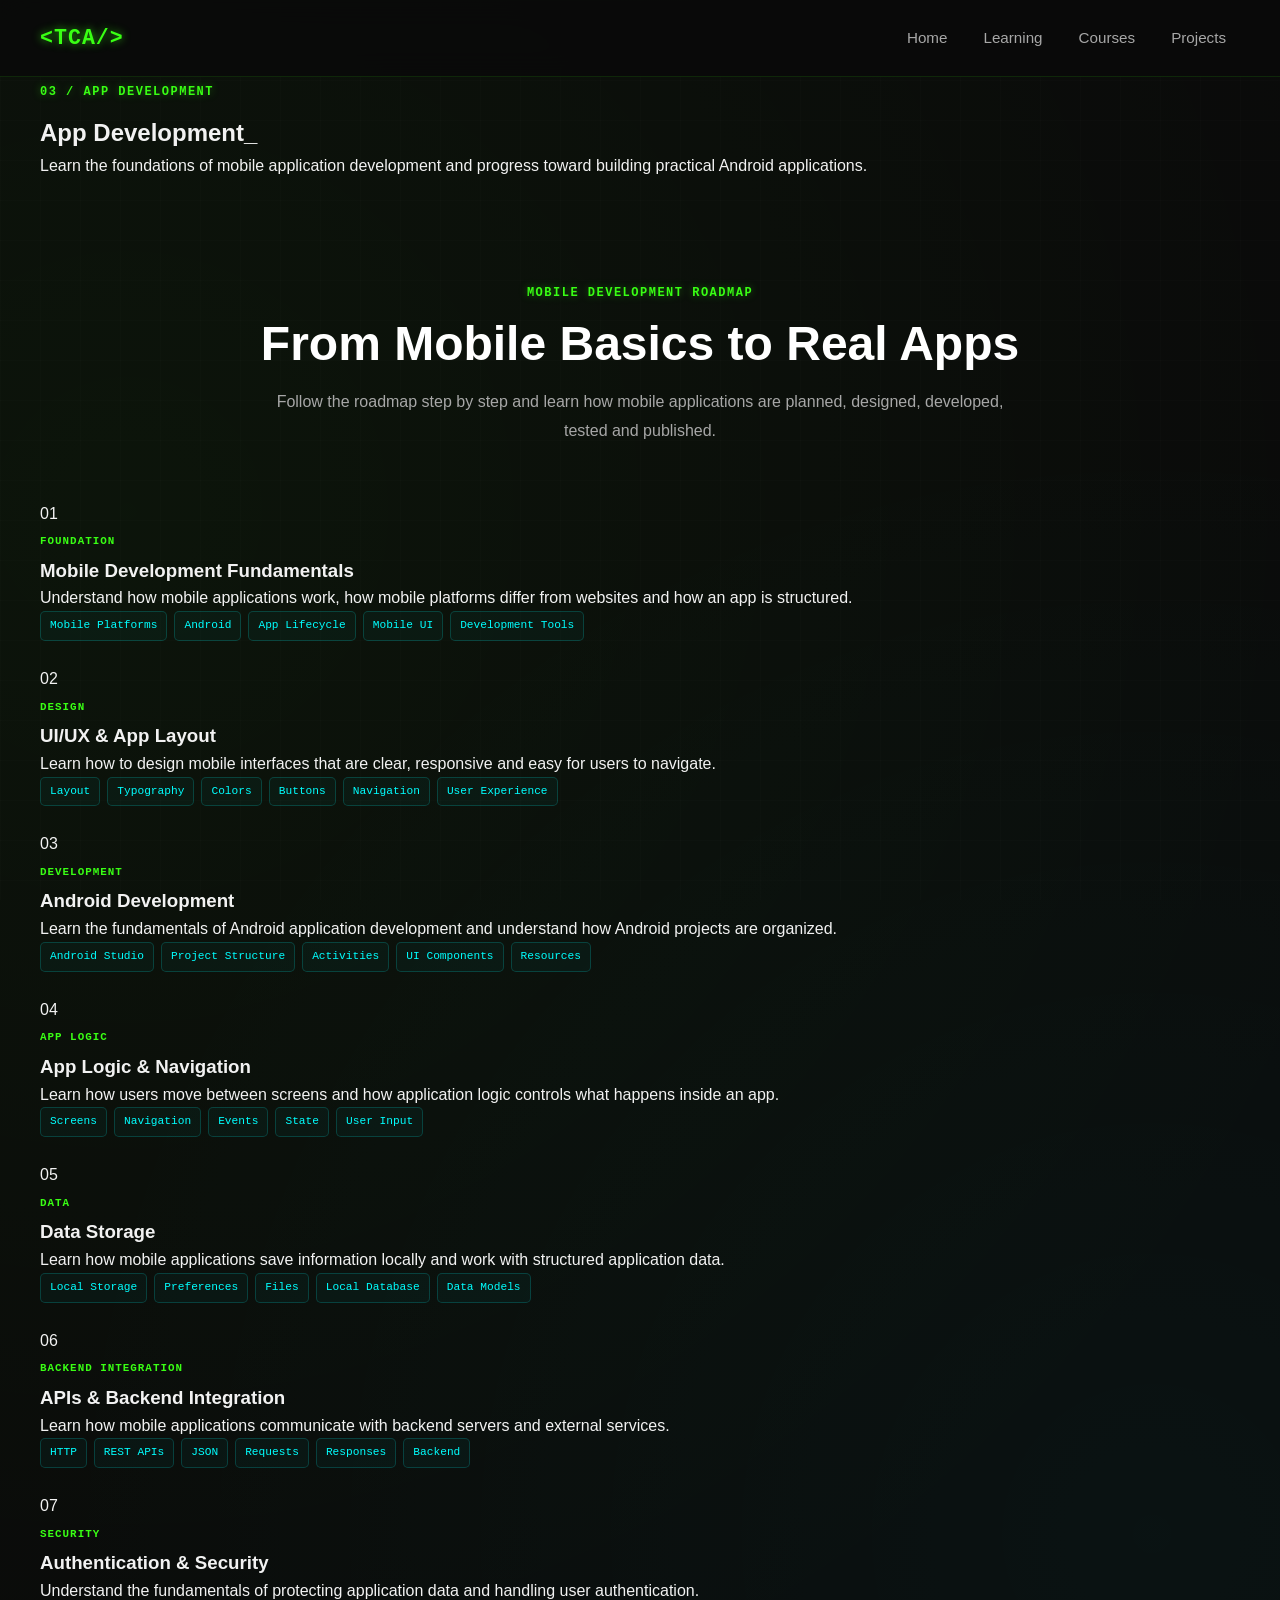
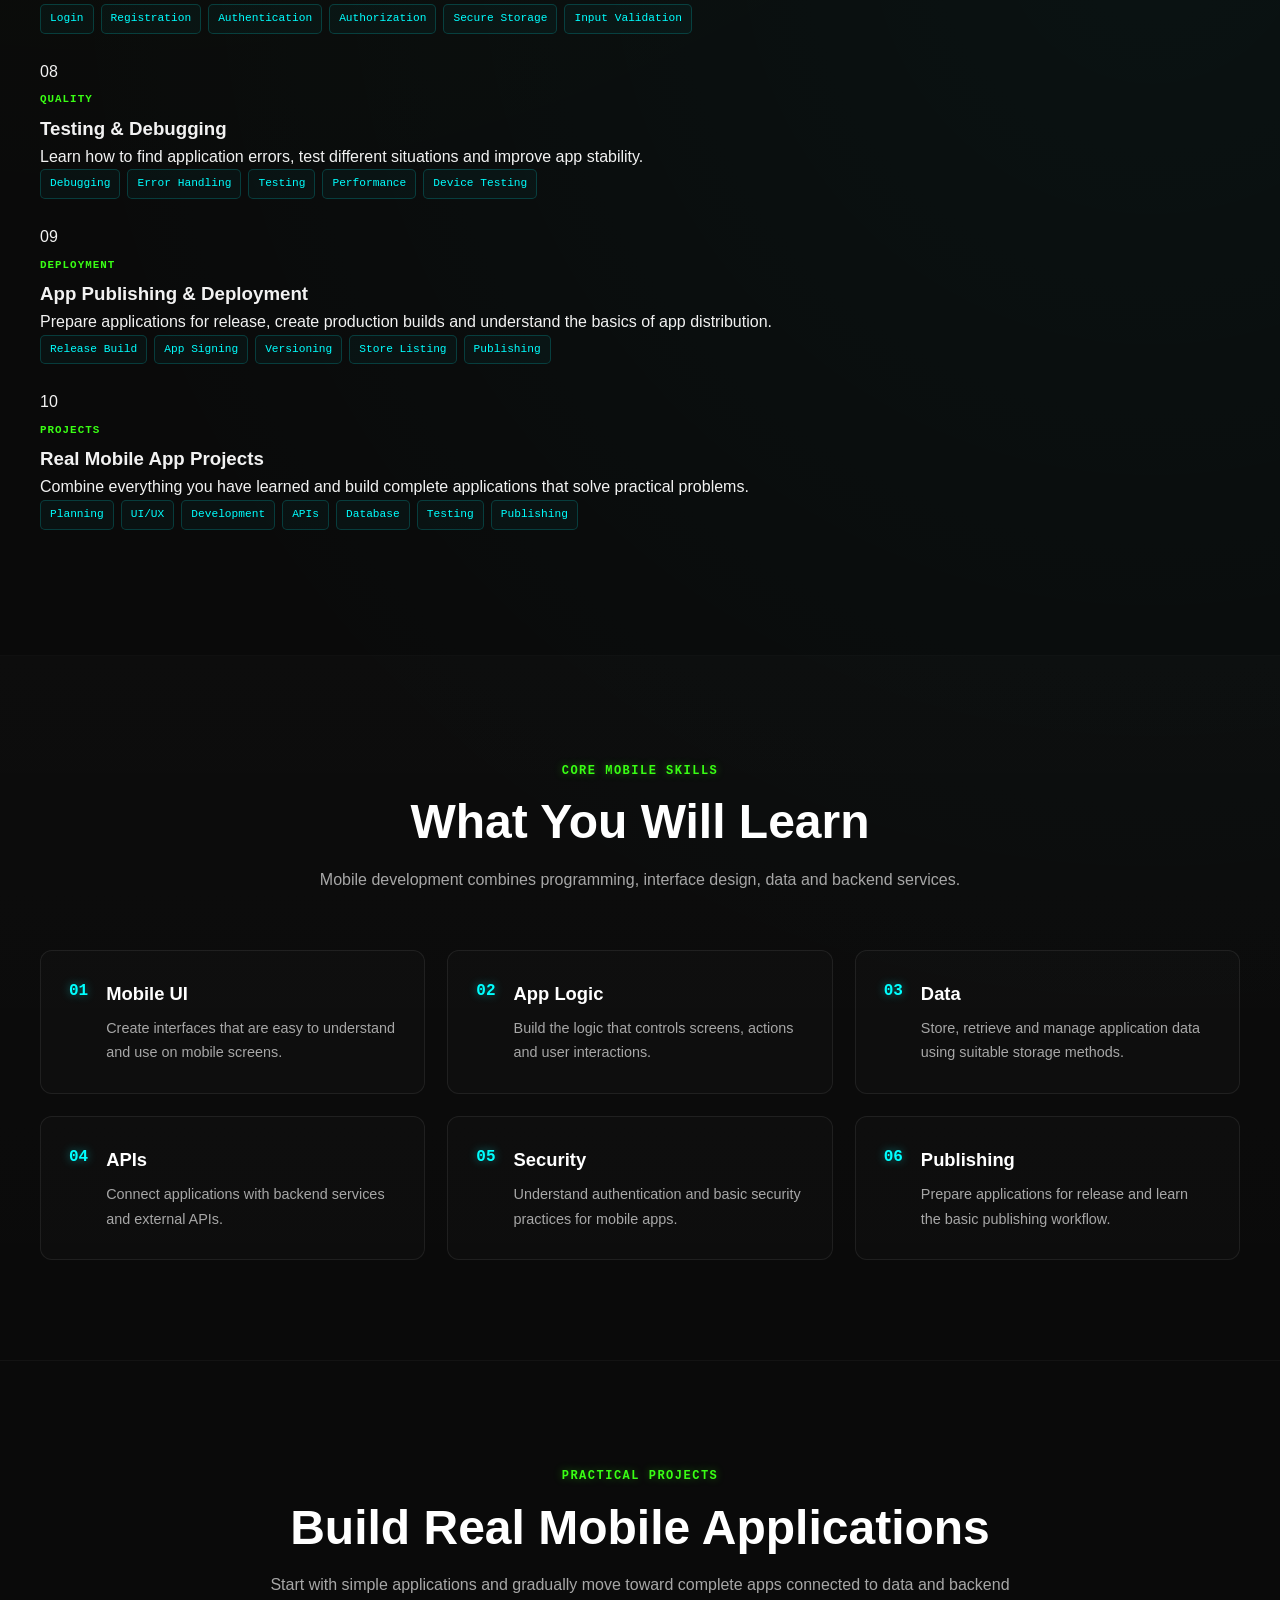
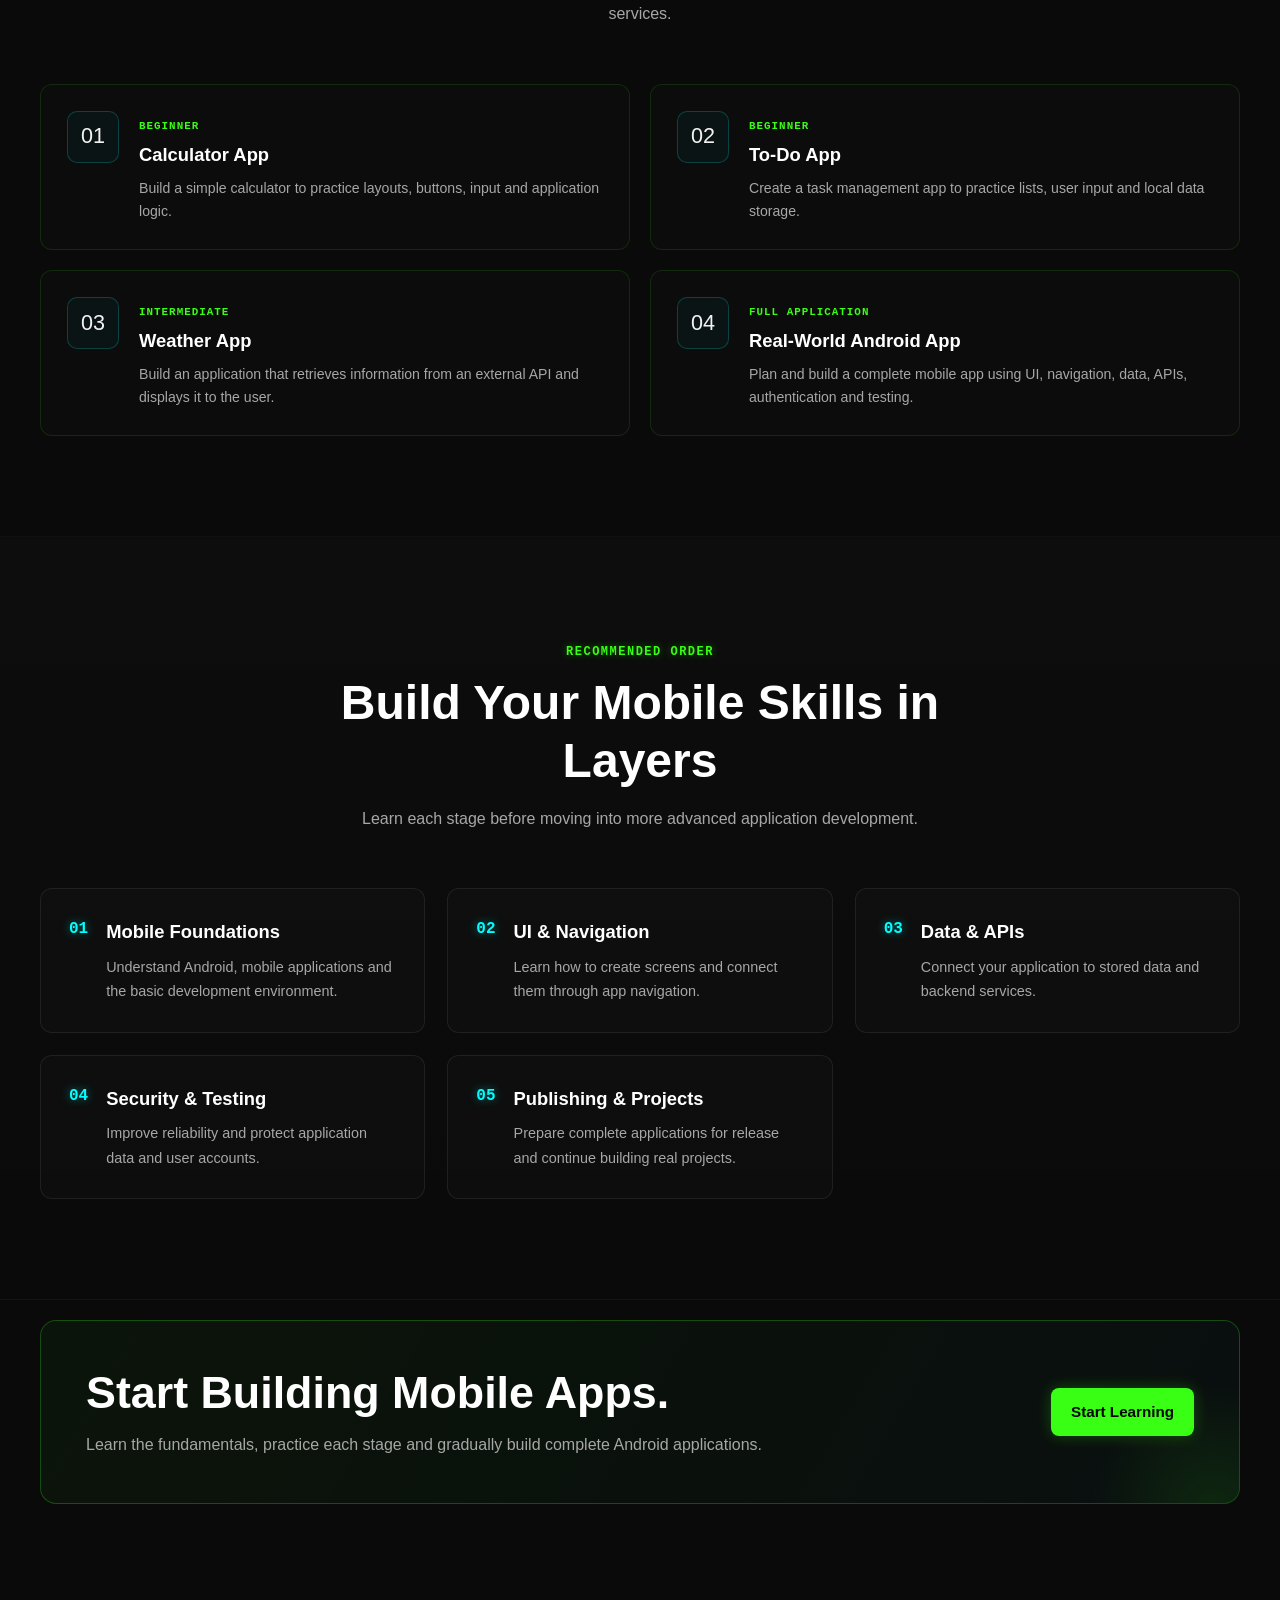
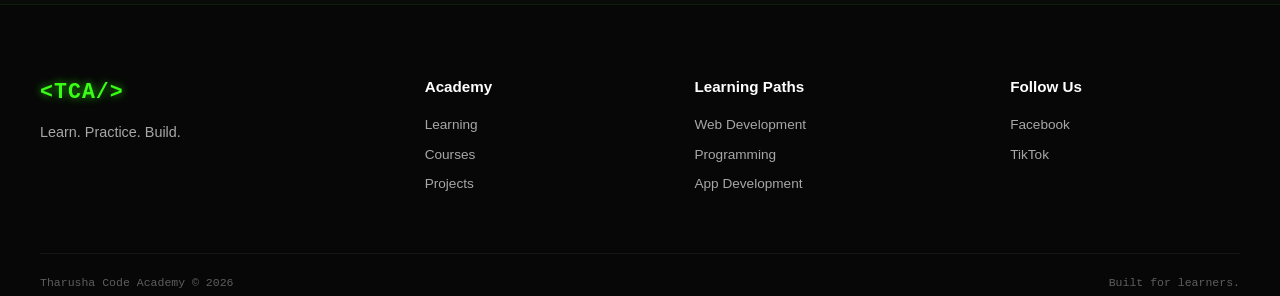
==== commit 38d43bc4: "Clean merge conflict markers" ====
--- a/app-development.html
+++ b/app-development.html
@@ -1,4 +1,3 @@
-<<<<<<< HEAD
 <!DOCTYPE html>
 <html lang="en">
 
@@ -1430,1427 +1429,4 @@
 
 </body>
 
-=======
-<!DOCTYPE html>
-<html lang="en">
-
-<head>
-
-    <!--
-    ==================================================
-    BASIC PAGE INFORMATION
-    ==================================================
-    -->
-
-    <meta charset="UTF-8">
-
-    <meta
-        name="viewport"
-        content="width=device-width, initial-scale=1.0"
-    >
-
-    <meta
-        name="description"
-        content="Tharusha Code Academy App Development Path - Learn mobile development, Android, UI/UX, APIs, databases, security, testing and publishing."
-    >
-
-    <meta
-        name="author"
-        content="Tharusha Code Academy"
-    >
-
-    <title>App Development | Tharusha Code Academy</title>
-
-
-    <!--
-    ==================================================
-    MAIN STYLESHEET
-    ==================================================
-    -->
-
-    <link
-        rel="stylesheet"
-        href="style.css"
-    >
-
-</head>
-
-
-<body>
-
-
-    <!--
-    ==================================================
-    HEADER
-    ==================================================
-    -->
-
-    <header class="site-header">
-
-        <div class="container header-container">
-
-            <a
-                href="index.html"
-                class="logo"
-                aria-label="Tharusha Code Academy Home"
-            >
-                &lt;TCA/&gt;
-            </a>
-
-
-            <button
-                class="menu-toggle"
-                type="button"
-                aria-label="Open navigation"
-                aria-expanded="false"
-            >
-                ☰
-            </button>
-
-
-            <nav
-                class="main-nav"
-                aria-label="Main navigation"
-            >
-
-                <a href="index.html">
-                    Home
-                </a>
-
-                <a href="learning.html">
-                    Learning
-                </a>
-
-                <a href="courses.html">
-                    Courses
-                </a>
-
-                <a href="projects.html">
-                    Projects
-                </a>
-
-            </nav>
-
-        </div>
-
-    </header>
-
-
-    <!--
-    ==================================================
-    MAIN CONTENT
-    ==================================================
-    -->
-
-    <main>
-
-
-        <!--
-        ==================================================
-        PAGE HERO
-        ==================================================
-        -->
-
-        <section class="page-hero">
-
-            <div class="container">
-
-                <span class="section-label">
-                    03 / APP DEVELOPMENT
-                </span>
-
-                <h1>
-                    App Development_
-                </h1>
-
-                <p>
-                    Learn the foundations of mobile application
-                    development and progress toward building
-                    practical Android applications.
-                </p>
-
-            </div>
-
-        </section>
-
-
-        <!--
-        ==================================================
-        APP DEVELOPMENT ROADMAP
-        ==================================================
-        -->
-
-        <section class="section">
-
-            <div class="container">
-
-                <div class="section-heading">
-
-                    <span class="section-label">
-                        MOBILE DEVELOPMENT ROADMAP
-                    </span>
-
-                    <h2>
-                        From Mobile Basics to Real Apps
-                    </h2>
-
-                    <p>
-                        Follow the roadmap step by step and learn
-                        how mobile applications are planned,
-                        designed, developed, tested and published.
-                    </p>
-
-                </div>
-
-
-                <div class="roadmap-list">
-
-
-                    <!--
-                    ==========================================
-                    STEP 01 — FUNDAMENTALS
-                    ==========================================
-                    -->
-
-                    <article class="roadmap-step app-step">
-
-                        <div class="roadmap-number">
-                            01
-                        </div>
-
-                        <div class="roadmap-content">
-
-                            <span class="project-type">
-                                FOUNDATION
-                            </span>
-
-                            <h3>
-                                Mobile Development Fundamentals
-                            </h3>
-
-                            <p>
-                                Understand how mobile applications
-                                work, how mobile platforms differ
-                                from websites and how an app is
-                                structured.
-                            </p>
-
-                            <div class="path-tags">
-
-                                <span>
-                                    Mobile Platforms
-                                </span>
-
-                                <span>
-                                    Android
-                                </span>
-
-                                <span>
-                                    App Lifecycle
-                                </span>
-
-                                <span>
-                                    Mobile UI
-                                </span>
-
-                                <span>
-                                    Development Tools
-                                </span>
-
-                            </div>
-
-                        </div>
-
-                    </article>
-
-
-                    <!--
-                    ==========================================
-                    STEP 02 — UI/UX
-                    ==========================================
-                    -->
-
-                    <article class="roadmap-step app-step">
-
-                        <div class="roadmap-number">
-                            02
-                        </div>
-
-                        <div class="roadmap-content">
-
-                            <span class="project-type">
-                                DESIGN
-                            </span>
-
-                            <h3>
-                                UI/UX &amp; App Layout
-                            </h3>
-
-                            <p>
-                                Learn how to design mobile interfaces
-                                that are clear, responsive and easy
-                                for users to navigate.
-                            </p>
-
-                            <div class="path-tags">
-
-                                <span>
-                                    Layout
-                                </span>
-
-                                <span>
-                                    Typography
-                                </span>
-
-                                <span>
-                                    Colors
-                                </span>
-
-                                <span>
-                                    Buttons
-                                </span>
-
-                                <span>
-                                    Navigation
-                                </span>
-
-                                <span>
-                                    User Experience
-                                </span>
-
-                            </div>
-
-                        </div>
-
-                    </article>
-
-
-                    <!--
-                    ==========================================
-                    STEP 03 — ANDROID
-                    ==========================================
-                    -->
-
-                    <article class="roadmap-step app-step">
-
-                        <div class="roadmap-number">
-                            03
-                        </div>
-
-                        <div class="roadmap-content">
-
-                            <span class="project-type">
-                                DEVELOPMENT
-                            </span>
-
-                            <h3>
-                                Android Development
-                            </h3>
-
-                            <p>
-                                Learn the fundamentals of Android
-                                application development and understand
-                                how Android projects are organized.
-                            </p>
-
-                            <div class="path-tags">
-
-                                <span>
-                                    Android Studio
-                                </span>
-
-                                <span>
-                                    Project Structure
-                                </span>
-
-                                <span>
-                                    Activities
-                                </span>
-
-                                <span>
-                                    UI Components
-                                </span>
-
-                                <span>
-                                    Resources
-                                </span>
-
-                            </div>
-
-                        </div>
-
-                    </article>
-
-
-                    <!--
-                    ==========================================
-                    STEP 04 — LOGIC & NAVIGATION
-                    ==========================================
-                    -->
-
-                    <article class="roadmap-step app-step">
-
-                        <div class="roadmap-number">
-                            04
-                        </div>
-
-                        <div class="roadmap-content">
-
-                            <span class="project-type">
-                                APP LOGIC
-                            </span>
-
-                            <h3>
-                                App Logic &amp; Navigation
-                            </h3>
-
-                            <p>
-                                Learn how users move between screens
-                                and how application logic controls
-                                what happens inside an app.
-                            </p>
-
-                            <div class="path-tags">
-
-                                <span>
-                                    Screens
-                                </span>
-
-                                <span>
-                                    Navigation
-                                </span>
-
-                                <span>
-                                    Events
-                                </span>
-
-                                <span>
-                                    State
-                                </span>
-
-                                <span>
-                                    User Input
-                                </span>
-
-                            </div>
-
-                        </div>
-
-                    </article>
-
-
-                    <!--
-                    ==========================================
-                    STEP 05 — DATA STORAGE
-                    ==========================================
-                    -->
-
-                    <article class="roadmap-step app-step">
-
-                        <div class="roadmap-number">
-                            05
-                        </div>
-
-                        <div class="roadmap-content">
-
-                            <span class="project-type">
-                                DATA
-                            </span>
-
-                            <h3>
-                                Data Storage
-                            </h3>
-
-                            <p>
-                                Learn how mobile applications save
-                                information locally and work with
-                                structured application data.
-                            </p>
-
-                            <div class="path-tags">
-
-                                <span>
-                                    Local Storage
-                                </span>
-
-                                <span>
-                                    Preferences
-                                </span>
-
-                                <span>
-                                    Files
-                                </span>
-
-                                <span>
-                                    Local Database
-                                </span>
-
-                                <span>
-                                    Data Models
-                                </span>
-
-                            </div>
-
-                        </div>
-
-                    </article>
-
-
-                    <!--
-                    ==========================================
-                    STEP 06 — APIs
-                    ==========================================
-                    -->
-
-                    <article class="roadmap-step app-step">
-
-                        <div class="roadmap-number">
-                            06
-                        </div>
-
-                        <div class="roadmap-content">
-
-                            <span class="project-type">
-                                BACKEND INTEGRATION
-                            </span>
-
-                            <h3>
-                                APIs &amp; Backend Integration
-                            </h3>
-
-                            <p>
-                                Learn how mobile applications
-                                communicate with backend servers
-                                and external services.
-                            </p>
-
-                            <div class="path-tags">
-
-                                <span>
-                                    HTTP
-                                </span>
-
-                                <span>
-                                    REST APIs
-                                </span>
-
-                                <span>
-                                    JSON
-                                </span>
-
-                                <span>
-                                    Requests
-                                </span>
-
-                                <span>
-                                    Responses
-                                </span>
-
-                                <span>
-                                    Backend
-                                </span>
-
-                            </div>
-
-                        </div>
-
-                    </article>
-
-
-                    <!--
-                    ==========================================
-                    STEP 07 — SECURITY
-                    ==========================================
-                    -->
-
-                    <article class="roadmap-step app-step">
-
-                        <div class="roadmap-number">
-                            07
-                        </div>
-
-                        <div class="roadmap-content">
-
-                            <span class="project-type">
-                                SECURITY
-                            </span>
-
-                            <h3>
-                                Authentication &amp; Security
-                            </h3>
-
-                            <p>
-                                Understand the fundamentals of
-                                protecting application data and
-                                handling user authentication.
-                            </p>
-
-                            <div class="path-tags">
-
-                                <span>
-                                    Login
-                                </span>
-
-                                <span>
-                                    Registration
-                                </span>
-
-                                <span>
-                                    Authentication
-                                </span>
-
-                                <span>
-                                    Authorization
-                                </span>
-
-                                <span>
-                                    Secure Storage
-                                </span>
-
-                                <span>
-                                    Input Validation
-                                </span>
-
-                            </div>
-
-                        </div>
-
-                    </article>
-
-
-                    <!--
-                    ==========================================
-                    STEP 08 — TESTING
-                    ==========================================
-                    -->
-
-                    <article class="roadmap-step app-step">
-
-                        <div class="roadmap-number">
-                            08
-                        </div>
-
-                        <div class="roadmap-content">
-
-                            <span class="project-type">
-                                QUALITY
-                            </span>
-
-                            <h3>
-                                Testing &amp; Debugging
-                            </h3>
-
-                            <p>
-                                Learn how to find application errors,
-                                test different situations and improve
-                                app stability.
-                            </p>
-
-                            <div class="path-tags">
-
-                                <span>
-                                    Debugging
-                                </span>
-
-                                <span>
-                                    Error Handling
-                                </span>
-
-                                <span>
-                                    Testing
-                                </span>
-
-                                <span>
-                                    Performance
-                                </span>
-
-                                <span>
-                                    Device Testing
-                                </span>
-
-                            </div>
-
-                        </div>
-
-                    </article>
-
-
-                    <!--
-                    ==========================================
-                    STEP 09 — PUBLISHING
-                    ==========================================
-                    -->
-
-                    <article class="roadmap-step app-step">
-
-                        <div class="roadmap-number">
-                            09
-                        </div>
-
-                        <div class="roadmap-content">
-
-                            <span class="project-type">
-                                DEPLOYMENT
-                            </span>
-
-                            <h3>
-                                App Publishing &amp; Deployment
-                            </h3>
-
-                            <p>
-                                Prepare applications for release,
-                                create production builds and understand
-                                the basics of app distribution.
-                            </p>
-
-                            <div class="path-tags">
-
-                                <span>
-                                    Release Build
-                                </span>
-
-                                <span>
-                                    App Signing
-                                </span>
-
-                                <span>
-                                    Versioning
-                                </span>
-
-                                <span>
-                                    Store Listing
-                                </span>
-
-                                <span>
-                                    Publishing
-                                </span>
-
-                            </div>
-
-                        </div>
-
-                    </article>
-
-
-                    <!--
-                    ==========================================
-                    STEP 10 — REAL PROJECTS
-                    ==========================================
-                    -->
-
-                    <article class="roadmap-step app-step">
-
-                        <div class="roadmap-number">
-                            10
-                        </div>
-
-                        <div class="roadmap-content">
-
-                            <span class="project-type">
-                                PROJECTS
-                            </span>
-
-                            <h3>
-                                Real Mobile App Projects
-                            </h3>
-
-                            <p>
-                                Combine everything you have learned
-                                and build complete applications that
-                                solve practical problems.
-                            </p>
-
-                            <div class="path-tags">
-
-                                <span>
-                                    Planning
-                                </span>
-
-                                <span>
-                                    UI/UX
-                                </span>
-
-                                <span>
-                                    Development
-                                </span>
-
-                                <span>
-                                    APIs
-                                </span>
-
-                                <span>
-                                    Database
-                                </span>
-
-                                <span>
-                                    Testing
-                                </span>
-
-                                <span>
-                                    Publishing
-                                </span>
-
-                            </div>
-
-                        </div>
-
-                    </article>
-
-
-                </div>
-
-            </div>
-
-        </section>
-
-
-        <!--
-        ==================================================
-        MOBILE DEVELOPMENT SKILLS
-        ==================================================
-        -->
-
-        <section class="section section-dark">
-
-            <div class="container">
-
-                <div class="section-heading">
-
-                    <span class="section-label">
-                        CORE MOBILE SKILLS
-                    </span>
-
-                    <h2>
-                        What You Will Learn
-                    </h2>
-
-                    <p>
-                        Mobile development combines programming,
-                        interface design, data and backend services.
-                    </p>
-
-                </div>
-
-
-                <div class="feature-grid">
-
-
-                    <article class="feature-item">
-
-                        <span class="feature-number">
-                            01
-                        </span>
-
-                        <div>
-
-                            <h3>
-                                Mobile UI
-                            </h3>
-
-                            <p>
-                                Create interfaces that are easy to
-                                understand and use on mobile screens.
-                            </p>
-
-                        </div>
-
-                    </article>
-
-
-                    <article class="feature-item">
-
-                        <span class="feature-number">
-                            02
-                        </span>
-
-                        <div>
-
-                            <h3>
-                                App Logic
-                            </h3>
-
-                            <p>
-                                Build the logic that controls screens,
-                                actions and user interactions.
-                            </p>
-
-                        </div>
-
-                    </article>
-
-
-                    <article class="feature-item">
-
-                        <span class="feature-number">
-                            03
-                        </span>
-
-                        <div>
-
-                            <h3>
-                                Data
-                            </h3>
-
-                            <p>
-                                Store, retrieve and manage application
-                                data using suitable storage methods.
-                            </p>
-
-                        </div>
-
-                    </article>
-
-
-                    <article class="feature-item">
-
-                        <span class="feature-number">
-                            04
-                        </span>
-
-                        <div>
-
-                            <h3>
-                                APIs
-                            </h3>
-
-                            <p>
-                                Connect applications with backend
-                                services and external APIs.
-                            </p>
-
-                        </div>
-
-                    </article>
-
-
-                    <article class="feature-item">
-
-                        <span class="feature-number">
-                            05
-                        </span>
-
-                        <div>
-
-                            <h3>
-                                Security
-                            </h3>
-
-                            <p>
-                                Understand authentication and basic
-                                security practices for mobile apps.
-                            </p>
-
-                        </div>
-
-                    </article>
-
-
-                    <article class="feature-item">
-
-                        <span class="feature-number">
-                            06
-                        </span>
-
-                        <div>
-
-                            <h3>
-                                Publishing
-                            </h3>
-
-                            <p>
-                                Prepare applications for release and
-                                learn the basic publishing workflow.
-                            </p>
-
-                        </div>
-
-                    </article>
-
-
-                </div>
-
-            </div>
-
-        </section>
-
-
-        <!--
-        ==================================================
-        PRACTICAL APP PROJECTS
-        ==================================================
-        -->
-
-        <section class="section">
-
-            <div class="container">
-
-                <div class="section-heading">
-
-                    <span class="section-label">
-                        PRACTICAL PROJECTS
-                    </span>
-
-                    <h2>
-                        Build Real Mobile Applications
-                    </h2>
-
-                    <p>
-                        Start with simple applications and gradually
-                        move toward complete apps connected to data
-                        and backend services.
-                    </p>
-
-                </div>
-
-
-                <div class="project-preview-grid">
-
-
-                    <article class="project-preview">
-
-                        <div class="project-preview-icon">
-                            01
-                        </div>
-
-                        <div>
-
-                            <span class="project-type">
-                                BEGINNER
-                            </span>
-
-                            <h3>
-                                Calculator App
-                            </h3>
-
-                            <p>
-                                Build a simple calculator to practice
-                                layouts, buttons, input and application logic.
-                            </p>
-
-                        </div>
-
-                    </article>
-
-
-                    <article class="project-preview">
-
-                        <div class="project-preview-icon">
-                            02
-                        </div>
-
-                        <div>
-
-                            <span class="project-type">
-                                BEGINNER
-                            </span>
-
-                            <h3>
-                                To-Do App
-                            </h3>
-
-                            <p>
-                                Create a task management app to practice
-                                lists, user input and local data storage.
-                            </p>
-
-                        </div>
-
-                    </article>
-
-
-                    <article class="project-preview">
-
-                        <div class="project-preview-icon">
-                            03
-                        </div>
-
-                        <div>
-
-                            <span class="project-type">
-                                INTERMEDIATE
-                            </span>
-
-                            <h3>
-                                Weather App
-                            </h3>
-
-                            <p>
-                                Build an application that retrieves
-                                information from an external API and
-                                displays it to the user.
-                            </p>
-
-                        </div>
-
-                    </article>
-
-
-                    <article class="project-preview">
-
-                        <div class="project-preview-icon">
-                            04
-                        </div>
-
-                        <div>
-
-                            <span class="project-type">
-                                FULL APPLICATION
-                            </span>
-
-                            <h3>
-                                Real-World Android App
-                            </h3>
-
-                            <p>
-                                Plan and build a complete mobile app
-                                using UI, navigation, data, APIs,
-                                authentication and testing.
-                            </p>
-
-                        </div>
-
-                    </article>
-
-
-                </div>
-
-            </div>
-
-        </section>
-
-
-        <!--
-        ==================================================
-        RECOMMENDED ORDER
-        ==================================================
-        -->
-
-        <section class="section section-dark">
-
-            <div class="container">
-
-                <div class="section-heading">
-
-                    <span class="section-label">
-                        RECOMMENDED ORDER
-                    </span>
-
-                    <h2>
-                        Build Your Mobile Skills in Layers
-                    </h2>
-
-                    <p>
-                        Learn each stage before moving into more
-                        advanced application development.
-                    </p>
-
-                </div>
-
-
-                <div class="feature-grid">
-
-
-                    <article class="feature-item">
-
-                        <span class="feature-number">
-                            01
-                        </span>
-
-                        <div>
-
-                            <h3>
-                                Mobile Foundations
-                            </h3>
-
-                            <p>
-                                Understand Android, mobile applications
-                                and the basic development environment.
-                            </p>
-
-                        </div>
-
-                    </article>
-
-
-                    <article class="feature-item">
-
-                        <span class="feature-number">
-                            02
-                        </span>
-
-                        <div>
-
-                            <h3>
-                                UI &amp; Navigation
-                            </h3>
-
-                            <p>
-                                Learn how to create screens and connect
-                                them through app navigation.
-                            </p>
-
-                        </div>
-
-                    </article>
-
-
-                    <article class="feature-item">
-
-                        <span class="feature-number">
-                            03
-                        </span>
-
-                        <div>
-
-                            <h3>
-                                Data &amp; APIs
-                            </h3>
-
-                            <p>
-                                Connect your application to stored data
-                                and backend services.
-                            </p>
-
-                        </div>
-
-                    </article>
-
-
-                    <article class="feature-item">
-
-                        <span class="feature-number">
-                            04
-                        </span>
-
-                        <div>
-
-                            <h3>
-                                Security &amp; Testing
-                            </h3>
-
-                            <p>
-                                Improve reliability and protect
-                                application data and user accounts.
-                            </p>
-
-                        </div>
-
-                    </article>
-
-
-                    <article class="feature-item">
-
-                        <span class="feature-number">
-                            05
-                        </span>
-
-                        <div>
-
-                            <h3>
-                                Publishing &amp; Projects
-                            </h3>
-
-                            <p>
-                                Prepare complete applications for
-                                release and continue building real projects.
-                            </p>
-
-                        </div>
-
-                    </article>
-
-
-                </div>
-
-            </div>
-
-        </section>
-
-
-        <!--
-        ==================================================
-        FINAL CTA
-        ==================================================
-        -->
-
-        <section class="cta-section">
-
-            <div class="container">
-
-                <div class="cta-box">
-
-                    <div class="cta-content">
-
-                        <h2>
-                            Start Building Mobile Apps.
-                        </h2>
-
-                        <p>
-                            Learn the fundamentals, practice each
-                            stage and gradually build complete Android
-                            applications.
-                        </p>
-
-                    </div>
-
-
-                    <a
-                        href="learning.html"
-                        class="btn btn-primary"
-                    >
-                        Start Learning
-                    </a>
-
-                </div>
-
-            </div>
-
-        </section>
-
-
-    </main>
-
-
-    <!--
-    ==================================================
-    FOOTER
-    ==================================================
-    -->
-
-    <footer class="site-footer">
-
-        <div class="container">
-
-
-            <div class="footer-main">
-
-
-                <!-- BRAND -->
-
-                <div class="footer-brand">
-
-                    <a
-                        href="index.html"
-                        class="logo"
-                    >
-                        &lt;TCA/&gt;
-                    </a>
-
-                    <p>
-                        Learn. Practice. Build.
-                    </p>
-
-                </div>
-
-
-                <!-- ACADEMY LINKS -->
-
-                <div class="footer-links">
-
-                    <h3>
-                        Academy
-                    </h3>
-
-                    <a href="learning.html">
-                        Learning
-                    </a>
-
-                    <a href="courses.html">
-                        Courses
-                    </a>
-
-                    <a href="projects.html">
-                        Projects
-                    </a>
-
-                </div>
-
-
-                <!-- LEARNING PATHS -->
-
-                <div class="footer-links">
-
-                    <h3>
-                        Learning Paths
-                    </h3>
-
-                    <a href="web-development.html">
-                        Web Development
-                    </a>
-
-                    <a href="programming.html">
-                        Programming
-                    </a>
-
-                    <a href="app-development.html">
-                        App Development
-                    </a>
-
-                </div>
-
-
-                <!-- SOCIAL LINKS -->
-
-                <div class="footer-social">
-
-                    <h3>
-                        Follow Us
-                    </h3>
-
-                    <div class="social-links">
-
-                        <a
-                            href="https://www.facebook.com/tharushwebdesign"
-                            target="_blank"
-                            rel="noopener noreferrer"
-                        >
-                            Facebook
-                        </a>
-
-                        <a
-                            href="https://www.tiktok.com/@tharusha.webdeve"
-                            target="_blank"
-                            rel="noopener noreferrer"
-                        >
-                            TikTok
-                        </a>
-
-                    </div>
-
-                </div>
-
-
-            </div>
-
-
-            <div class="footer-bottom">
-
-                <p>
-                    Tharusha Code Academy © 2026
-                </p>
-
-                <p>
-                    Built for learners.
-                </p>
-
-            </div>
-
-
-        </div>
-
-    </footer>
-
-
-    <!--
-    ==================================================
-    JAVASCRIPT
-    ==================================================
-    -->
-
-    <script src="script.js"></script>
-
-
-</body>
-
->>>>>>> 36e12efdbb4f49d987cefbc20e606e91131f48ee
 </html>
--- a/style.css
+++ b/style.css
@@ -1,4 +1,3 @@
-<<<<<<< HEAD
 /*
 ==================================================
 THARUSHA CODE ACADEMY
@@ -2739,2746 +2738,4 @@
             0.01ms !important;
     }
 
-=======
-/*
-==================================================
-THARUSHA CODE ACADEMY
-MAIN STYLESHEET
-==================================================
-*/
-
-
-/*
-==================================================
-01. ROOT VARIABLES
-==================================================
-*/
-
-:root {
-    --bg-main: #0a0a0a;
-    --bg-secondary: #0f0f0f;
-    --bg-card: #111111;
-    --bg-card-hover: #151515;
-
-    --green: #39ff14;
-    --cyan: #00ffff;
-    --red: #ff3b3b;
-
-    --white: #ffffff;
-    --text-main: #f2f2f2;
-    --text-soft: #a7a7a7;
-
-    --border:
-        rgba(57, 255, 20, 0.18);
-
-    --container: 1200px;
-
-    --transition: 0.3s ease;
-
-    --green-glow:
-        0 0 10px rgba(57, 255, 20, 0.35),
-        0 0 30px rgba(57, 255, 20, 0.12);
-
-    --cyan-glow:
-        0 0 10px rgba(0, 255, 255, 0.35),
-        0 0 30px rgba(0, 255, 255, 0.12);
-}
-
-
-/*
-==================================================
-02. RESET
-==================================================
-*/
-
-* {
-    margin: 0;
-    padding: 0;
-    box-sizing: border-box;
-}
-
-
-html {
-    scroll-behavior: smooth;
-}
-
-
-body {
-    min-height: 100vh;
-
-    background:
-        radial-gradient(
-            circle at 10% 10%,
-            rgba(57, 255, 20, 0.045),
-            transparent 28%
-        ),
-        radial-gradient(
-            circle at 90% 30%,
-            rgba(0, 255, 255, 0.035),
-            transparent 30%
-        ),
-        var(--bg-main);
-
-    color: var(--text-main);
-
-    font-family:
-        "Segoe UI",
-        Arial,
-        sans-serif;
-
-    line-height: 1.6;
-
-    overflow-x: hidden;
-}
-
-
-body::before {
-    content: "";
-
-    position: fixed;
-
-    inset: 0;
-
-    z-index: -1;
-
-    pointer-events: none;
-
-    background-image:
-        linear-gradient(
-            rgba(255, 255, 255, 0.012) 1px,
-            transparent 1px
-        ),
-        linear-gradient(
-            90deg,
-            rgba(255, 255, 255, 0.012) 1px,
-            transparent 1px
-        );
-
-    background-size: 40px 40px;
-}
-
-
-a {
-    color: inherit;
-
-    text-decoration: none;
-}
-
-
-button {
-    font: inherit;
-}
-
-
-img {
-    display: block;
-
-    max-width: 100%;
-}
-
-
-/*
-==================================================
-03. COMMON CONTAINER
-==================================================
-*/
-
-.container {
-    width:
-        min(
-            calc(100% - 40px),
-            var(--container)
-        );
-
-    margin:
-        0 auto;
-}
-
-
-/*
-==================================================
-04. INTRO SCREEN
-==================================================
-*/
-
-.intro-screen {
-    position: fixed;
-
-    inset: 0;
-
-    z-index: 9999;
-
-    display: flex;
-
-    flex-direction: column;
-
-    align-items: center;
-
-    justify-content: center;
-
-    background: var(--bg-main);
-
-    opacity: 1;
-
-    visibility: visible;
-
-    pointer-events: auto;
-
-}
-
-
-.intro-logo {
-    display: flex;
-
-    align-items: center;
-
-    justify-content: center;
-
-    color: var(--green);
-
-    font-family:
-        "Segoe UI",
-        Arial,
-        sans-serif;
-
-    font-size:
-        clamp(
-            3rem,
-            10vw,
-            6rem
-        );
-
-    font-weight: 800;
-
-    letter-spacing: -4px;
-
-    text-shadow:
-        0 0 5px var(--green),
-        0 0 15px var(--green),
-        0 0 30px var(--green),
-        0 0 60px var(--green);
-}
-
-
-.intro-char {
-    display: inline-block;
-
-    opacity: 0;
-
-    animation-duration: 1.5s;
-
-    animation-timing-function:
-        cubic-bezier(
-            0.16,
-            1,
-            0.3,
-            1
-        );
-
-    animation-fill-mode: forwards;
-}
-
-
-.intro-angle-left {
-    animation-name: charFromLeft;
-
-    animation-delay: 0.1s;
-}
-
-
-.intro-char:nth-child(2) {
-    animation-name: charFromTop;
-
-    animation-delay: 0.35s;
-}
-
-
-.intro-char:nth-child(3) {
-    animation-name: charFromBottom;
-
-    animation-delay: 0.6s;
-}
-
-
-.intro-char:nth-child(4) {
-    animation-name: charFromTop;
-
-    animation-delay: 0.85s;
-}
-
-
-.intro-slash {
-    animation-name: charFromBottom;
-
-    animation-delay: 1.05s;
-}
-
-
-.intro-angle-right {
-    animation-name: charFromRight;
-
-    animation-delay: 1.3s;
-}
-
-
-.intro-name {
-    margin-top: 18px;
-
-    padding: 0 20px;
-
-    color: var(--cyan);
-
-    font-size:
-        clamp(
-            1rem,
-            3vw,
-            1.4rem
-        );
-
-    font-weight: 600;
-
-    text-align: center;
-
-    opacity: 0;
-
-    text-shadow:
-        0 0 5px var(--cyan),
-        0 0 15px var(--cyan);
-
-    animation:
-        introNameReveal
-        1s
-        ease
-        2.2s
-        forwards;
-}
-
-/*
-==================================================
-05. INTRO ANIMATIONS
-==================================================
-*/
-
-@keyframes charFromLeft {
-
-    0% {
-        opacity: 0;
-
-        transform:
-            translateX(-500px)
-            translateY(80px)
-            rotate(-360deg)
-            scale(0.2);
-    }
-
-    70% {
-        opacity: 1;
-
-        transform:
-            translateX(20px)
-            translateY(-5px)
-            rotate(15deg)
-            scale(1.08);
-    }
-
-    100% {
-        opacity: 1;
-
-        transform:
-            translateX(0)
-            translateY(0)
-            rotate(0deg)
-            scale(1);
-    }
-}
-
-
-@keyframes charFromTop {
-
-    0% {
-        opacity: 0;
-
-        transform:
-            translateY(-500px)
-            rotate(360deg)
-            scale(0.2);
-    }
-
-    70% {
-        opacity: 1;
-
-        transform:
-            translateY(20px)
-            rotate(-15deg)
-            scale(1.08);
-    }
-
-    100% {
-        opacity: 1;
-
-        transform:
-            translateY(0)
-            rotate(0deg)
-            scale(1);
-    }
-}
-
-
-@keyframes charFromBottom {
-
-    0% {
-        opacity: 0;
-
-        transform:
-            translateY(500px)
-            rotate(-360deg)
-            scale(0.2);
-    }
-
-    70% {
-        opacity: 1;
-
-        transform:
-            translateY(-20px)
-            rotate(15deg)
-            scale(1.08);
-    }
-
-    100% {
-        opacity: 1;
-
-        transform:
-            translateY(0)
-            rotate(0deg)
-            scale(1);
-    }
-}
-
-
-@keyframes charFromRight {
-
-    0% {
-        opacity: 0;
-
-        transform:
-            translateX(500px)
-            translateY(-80px)
-            rotate(360deg)
-            scale(0.2);
-    }
-
-    70% {
-        opacity: 1;
-
-        transform:
-            translateX(-20px)
-            translateY(5px)
-            rotate(-15deg)
-            scale(1.08);
-    }
-
-    100% {
-        opacity: 1;
-
-        transform:
-            translateX(0)
-            translateY(0)
-            rotate(0deg)
-            scale(1);
-    }
-}
-
-
-@keyframes introNameReveal {
-
-    0% {
-        opacity: 0;
-
-        transform:
-            translateY(20px);
-    }
-
-    100% {
-        opacity: 1;
-
-        transform:
-            translateY(0);
-    }
-}
-
-
-/*
-==================================================
-06. HEADER
-==================================================
-*/
-
-.site-header {
-    position: sticky;
-
-    top: 0;
-
-    z-index: 1000;
-
-    background:
-        rgba(
-            10,
-            10,
-            10,
-            0.88
-        );
-
-    backdrop-filter:
-        blur(14px);
-
-    -webkit-backdrop-filter:
-        blur(14px);
-
-    border-bottom:
-        1px solid
-        rgba(
-            57,
-            255,
-            20,
-            0.12
-        );
-}
-
-
-.header-container {
-    min-height: 76px;
-
-    display: flex;
-
-    align-items: center;
-
-    justify-content: space-between;
-}
-
-
-.logo {
-    color: var(--green);
-
-    font-family: monospace;
-
-    font-size: 1.35rem;
-
-    font-weight: 800;
-
-    letter-spacing: 1px;
-
-    text-shadow:
-        0 0 8px
-        rgba(
-            57,
-            255,
-            20,
-            0.7
-        );
-
-    transition:
-        var(--transition);
-}
-
-
-.logo:hover {
-    text-shadow:
-        0 0 8px var(--green),
-        0 0 20px var(--green);
-
-    transform:
-        translateY(-1px);
-}
-
-
-.main-nav {
-    display: flex;
-
-    align-items: center;
-
-    gap: 8px;
-}
-
-
-.main-nav a {
-    position: relative;
-
-    padding:
-        10px
-        14px;
-
-    color: var(--text-soft);
-
-    font-size: 0.95rem;
-
-    transition:
-        var(--transition);
-}
-
-
-.main-nav a::after {
-    content: "";
-
-    position: absolute;
-
-    left: 14px;
-
-    right: 14px;
-
-    bottom: 4px;
-
-    height: 2px;
-
-    background: var(--green);
-
-    box-shadow:
-        0 0 8px var(--green);
-
-    transform:
-        scaleX(0);
-
-    transform-origin: center;
-
-    transition:
-        var(--transition);
-}
-
-
-.main-nav a:hover,
-.main-nav a.active {
-    color: var(--green);
-
-    text-shadow:
-        0 0 8px
-        rgba(
-            57,
-            255,
-            20,
-            0.5
-        );
-}
-
-
-.main-nav a:hover::after,
-.main-nav a.active::after {
-    transform:
-        scaleX(1);
-}
-
-
-.menu-toggle {
-    display: none;
-
-    width: 42px;
-
-    height: 42px;
-
-    align-items: center;
-
-    justify-content: center;
-
-    border:
-        1px solid
-        rgba(
-            57,
-            255,
-            20,
-            0.3
-        );
-
-    border-radius: 8px;
-
-    background:
-        rgba(
-            57,
-            255,
-            20,
-            0.04
-        );
-
-    color: var(--green);
-
-    cursor: pointer;
-
-    transition:
-        var(--transition);
-}
-
-
-.menu-toggle:hover {
-    background:
-        rgba(
-            57,
-            255,
-            20,
-            0.1
-        );
-
-    box-shadow:
-        0 0 15px
-        rgba(
-            57,
-            255,
-            20,
-            0.2
-        );
-}
-
-
-/*
-==================================================
-07. HERO
-==================================================
-*/
-
-.hero-section {
-    position: relative;
-
-    min-height:
-        calc(
-            100vh - 76px
-        );
-
-    display: flex;
-
-    align-items: center;
-
-    padding:
-        90px 0
-        80px;
-
-    overflow: hidden;
-}
-
-
-.hero-section::before {
-    content: "";
-
-    position: absolute;
-
-    width: 500px;
-
-    height: 500px;
-
-    top: -180px;
-
-    left: -180px;
-
-    background:
-        radial-gradient(
-            circle,
-            rgba(
-                57,
-                255,
-                20,
-                0.08
-            ),
-            transparent 70%
-        );
-
-    pointer-events: none;
-}
-
-
-.hero-section::after {
-    content: "";
-
-    position: absolute;
-
-    width: 500px;
-
-    height: 500px;
-
-    right: -200px;
-
-    bottom: -250px;
-
-    background:
-        radial-gradient(
-            circle,
-            rgba(
-                0,
-                255,
-                255,
-                0.06
-            ),
-            transparent 70%
-        );
-
-    pointer-events: none;
-}
-
-
-.hero-container {
-    display: grid;
-
-    grid-template-columns:
-        1.1fr
-        0.9fr;
-
-    gap: 70px;
-
-    align-items: center;
-}
-
-
-.hero-content {
-    position: relative;
-
-    z-index: 2;
-}
-
-
-.hero-badge {
-    display: inline-flex;
-
-    align-items: center;
-
-    gap: 9px;
-
-    padding:
-        7px
-        13px;
-
-    margin-bottom: 22px;
-
-    border:
-        1px solid
-        rgba(
-            57,
-            255,
-            20,
-            0.25
-        );
-
-    border-radius: 999px;
-
-    background:
-        rgba(
-            57,
-            255,
-            20,
-            0.035
-        );
-
-    color: var(--green);
-
-    font-family: monospace;
-
-    font-size: 0.78rem;
-
-    letter-spacing: 0.5px;
-}
-
-
-.status-dot {
-    width: 7px;
-
-    height: 7px;
-
-    flex-shrink: 0;
-
-    border-radius: 50%;
-
-    background: var(--green);
-
-    box-shadow:
-        0 0 8px var(--green);
-
-    animation:
-        statusPulse
-        1.5s
-        infinite;
-}
-
-
-@keyframes statusPulse {
-
-    0%,
-    100% {
-        opacity: 1;
-    }
-
-    50% {
-        opacity: 0.35;
-    }
-}
-
-
-.typing-title {
-    min-height: 1.2em;
-
-    margin-bottom: 22px;
-
-    color: var(--white);
-
-    font-family: monospace;
-
-    font-size:
-        clamp(
-            2.8rem,
-            7vw,
-            5.8rem
-        );
-
-    line-height: 1.05;
-
-    letter-spacing: -2px;
-}
-
-
-.typing-cursor {
-    color: var(--green);
-
-    animation:
-        cursorBlink
-        0.7s
-        infinite;
-}
-
-
-@keyframes cursorBlink {
-
-    0%,
-    50% {
-        opacity: 1;
-    }
-
-    51%,
-    100% {
-        opacity: 0;
-    }
-}
-
-
-.hero-description {
-    max-width: 650px;
-
-    margin-bottom: 30px;
-
-    color: var(--text-soft);
-
-    font-size: 1.08rem;
-
-    line-height: 1.8;
-}
-
-
-.hero-buttons {
-    display: flex;
-
-    flex-wrap: wrap;
-
-    gap: 14px;
-
-    margin-bottom: 35px;
-}
-
-
-/*
-==================================================
-08. BUTTONS
-==================================================
-*/
-
-.btn {
-    display: inline-flex;
-
-    align-items: center;
-
-    justify-content: center;
-
-    gap: 9px;
-
-    min-height: 48px;
-
-    padding:
-        12px
-        20px;
-
-    border-radius: 8px;
-
-    font-size: 0.95rem;
-
-    font-weight: 700;
-
-    transition:
-        transform var(--transition),
-        box-shadow var(--transition),
-        background var(--transition),
-        color var(--transition);
-}
-
-
-.btn:hover {
-    transform:
-        translateY(-3px);
-}
-
-
-.btn-primary {
-    background: var(--green);
-
-    color: #050505;
-
-    box-shadow:
-        0 0 15px
-        rgba(
-            57,
-            255,
-            20,
-            0.25
-        );
-}
-
-
-.btn-primary:hover {
-    background: #55ff35;
-
-    box-shadow:
-        0 0 15px var(--green),
-        0 0 35px
-        rgba(
-            57,
-            255,
-            20,
-            0.3
-        );
-}
-
-
-.btn-secondary {
-    border:
-        1px solid
-        rgba(
-            0,
-            255,
-            255,
-            0.35
-        );
-
-    background:
-        rgba(
-            0,
-            255,
-            255,
-            0.035
-        );
-
-    color: var(--cyan);
-}
-
-
-.btn-secondary:hover {
-    background:
-        rgba(
-            0,
-            255,
-            255,
-            0.09
-        );
-
-    box-shadow:
-        0 0 15px
-        rgba(
-            0,
-            255,
-            255,
-            0.2
-        );
-}
-
-
-/*
-==================================================
-09. TERMINAL
-==================================================
-*/
-
-.hero-terminal {
-    width:
-        min(
-            100%,
-            500px
-        );
-
-    border:
-        1px solid
-        rgba(
-            57,
-            255,
-            20,
-            0.18
-        );
-
-    border-radius: 10px;
-
-    overflow: hidden;
-
-    background:
-        rgba(
-            8,
-            8,
-            8,
-            0.85
-        );
-
-    box-shadow:
-        0 15px 50px
-        rgba(
-            0,
-            0,
-            0,
-            0.3
-        );
-}
-
-
-.terminal-top {
-    display: flex;
-
-    align-items: center;
-
-    gap: 15px;
-
-    min-height: 38px;
-
-    padding:
-        0 14px;
-
-    border-bottom:
-        1px solid
-        rgba(
-            255,
-            255,
-            255,
-            0.05
-        );
-}
-
-
-.terminal-dots {
-    display: flex;
-
-    gap: 5px;
-}
-
-
-.terminal-dots span {
-    width: 7px;
-
-    height: 7px;
-
-    border-radius: 50%;
-
-    background:
-        rgba(
-            255,
-            255,
-            255,
-            0.2
-        );
-}
-
-
-.terminal-title {
-    color:
-        rgba(
-            255,
-            255,
-            255,
-            0.35
-        );
-
-    font-family: monospace;
-
-    font-size: 0.72rem;
-}
-
-
-.terminal-body {
-    padding:
-        15px
-        17px;
-
-    font-family: monospace;
-
-    font-size: 0.82rem;
-}
-
-
-.terminal-body p {
-    margin-bottom: 7px;
-
-    color:
-        rgba(
-            255,
-            255,
-            255,
-            0.7
-        );
-}
-
-
-.terminal-body p:last-child {
-    margin-bottom: 0;
-}
-
-
-.terminal-green {
-    color: var(--green);
-}
-
-
-.terminal-cyan {
-    color: var(--cyan);
-}
-
-
-/*
-==================================================
-10. CODE WINDOW
-==================================================
-*/
-
-.hero-visual {
-    display: flex;
-
-    justify-content: center;
-
-    position: relative;
-}
-
-
-.code-window {
-    width: 100%;
-
-    max-width: 500px;
-
-    border:
-        1px solid
-        rgba(
-            0,
-            255,
-            255,
-            0.2
-        );
-
-    border-radius: 14px;
-
-    overflow: hidden;
-
-    background:
-        linear-gradient(
-            145deg,
-            rgba(
-                17,
-                17,
-                17,
-                0.98
-            ),
-            rgba(
-                7,
-                12,
-                12,
-                0.98
-            )
-        );
-
-    box-shadow:
-        0 25px 70px
-        rgba(
-            0,
-            0,
-            0,
-            0.45
-        ),
-        0 0 35px
-        rgba(
-            0,
-            255,
-            255,
-            0.06
-        );
-
-    transform:
-        perspective(1000px)
-        rotateY(-4deg);
-
-    transition:
-        transform var(--transition);
-}
-
-
-.code-window:hover {
-    transform:
-        perspective(1000px)
-        rotateY(0)
-        translateY(-5px);
-
-    box-shadow:
-        0 25px 70px
-        rgba(
-            0,
-            0,
-            0,
-            0.5
-        ),
-        0 0 40px
-        rgba(
-            0,
-            255,
-            255,
-            0.1
-        );
-}
-
-
-.code-window-header {
-    display: flex;
-
-    align-items: center;
-
-    gap: 15px;
-
-    min-height: 48px;
-
-    padding:
-        0 16px;
-
-    border-bottom:
-        1px solid
-        rgba(
-            255,
-            255,
-            255,
-            0.05
-        );
-}
-
-
-.window-dots {
-    display: flex;
-
-    gap: 6px;
-}
-
-
-.window-dots span {
-    width: 9px;
-
-    height: 9px;
-
-    border-radius: 50%;
-
-    background:
-        rgba(
-            255,
-            255,
-            255,
-            0.2
-        );
-}
-
-
-.window-name {
-    color:
-        rgba(
-            255,
-            255,
-            255,
-            0.4
-        );
-
-    font-family: monospace;
-
-    font-size: 0.75rem;
-}
-
-
-.code-content {
-    min-height: 330px;
-
-    padding: 30px;
-
-    color:
-        rgba(
-            255,
-            255,
-            255,
-            0.75
-        );
-
-    font-family: monospace;
-
-    font-size: 0.9rem;
-
-    line-height: 2;
-}
-
-
-.code-indent {
-    padding-left: 30px;
-}
-
-
-.code-indent-2 {
-    padding-left: 60px;
-}
-
-
-.code-purple {
-    color: #c792ea;
-}
-
-
-.code-blue {
-    color: #82aaff;
-}
-
-
-.code-yellow {
-    color: #ffcb6b;
-}
-
-
-.code-green {
-    color: #c3e88d;
-}
-
-
-/*
-==================================================
-11. COMMON SECTIONS
-==================================================
-*/
-
-.section {
-    padding:
-        100px 0;
-}
-
-
-.section-dark {
-    background:
-        linear-gradient(
-            180deg,
-            rgba(
-                255,
-                255,
-                255,
-                0.015
-            ),
-            rgba(
-                255,
-                255,
-                255,
-                0.005
-            )
-        );
-
-    border-top:
-        1px solid
-        rgba(
-            255,
-            255,
-            255,
-            0.025
-        );
-
-    border-bottom:
-        1px solid
-        rgba(
-            255,
-            255,
-            255,
-            0.025
-        );
-}
-
-
-.section-heading {
-    max-width: 760px;
-
-    margin:
-        0 auto 55px;
-
-    text-align: center;
-}
-
-
-.section-label {
-    display: inline-block;
-
-    margin-bottom: 12px;
-
-    color: var(--green);
-
-    font-family: monospace;
-
-    font-size: 0.75rem;
-
-    font-weight: 700;
-
-    letter-spacing: 1.5px;
-
-    text-shadow:
-        0 0 8px
-        rgba(
-            57,
-            255,
-            20,
-            0.4
-        );
-}
-
-
-.section-heading h2 {
-    margin-bottom: 15px;
-
-    color: var(--white);
-
-    font-size:
-        clamp(
-            2rem,
-            5vw,
-            3rem
-        );
-
-    line-height: 1.2;
-}
-
-
-.section-heading p {
-    color: var(--text-soft);
-
-    font-size: 1rem;
-
-    line-height: 1.8;
-}
-
-
-/*
-==================================================
-12. LEARNING PATH CARDS
-==================================================
-*/
-
-.path-grid {
-    display: grid;
-
-    grid-template-columns:
-        repeat(
-            3,
-            1fr
-        );
-
-    gap: 24px;
-}
-
-
-.path-card {
-    position: relative;
-
-    min-height: 380px;
-
-    padding: 30px;
-
-    border:
-        1px solid
-        var(--border);
-
-    border-radius: 14px;
-
-    background:
-        linear-gradient(
-            145deg,
-            rgba(
-                17,
-                17,
-                17,
-                0.95
-            ),
-            rgba(
-                10,
-                10,
-                10,
-                0.95
-            )
-        );
-
-    overflow: hidden;
-
-    transition:
-        transform var(--transition),
-        border-color var(--transition),
-        box-shadow var(--transition);
-}
-
-
-.path-card::before {
-    content: "";
-
-    position: absolute;
-
-    width: 150px;
-
-    height: 150px;
-
-    top: -80px;
-
-    right: -80px;
-
-    background:
-        radial-gradient(
-            circle,
-            rgba(
-                57,
-                255,
-                20,
-                0.13
-            ),
-            transparent 70%
-        );
-
-    pointer-events: none;
-}
-
-
-.path-card:hover {
-    transform:
-        translateY(-8px);
-
-    border-color:
-        rgba(
-            57,
-            255,
-            20,
-            0.45
-        );
-
-    box-shadow:
-        0 18px 50px
-        rgba(
-            0,
-            0,
-            0,
-            0.4
-        ),
-        0 0 25px
-        rgba(
-            57,
-            255,
-            20,
-            0.08
-        );
-}
-
-
-.path-number {
-    position: absolute;
-
-    top: 20px;
-
-    right: 24px;
-
-    color:
-        rgba(
-            57,
-            255,
-            20,
-            0.25
-        );
-
-    font-family: monospace;
-
-    font-size: 0.8rem;
-
-    font-weight: 700;
-}
-
-
-.path-icon {
-    width: 62px;
-
-    height: 62px;
-
-    display: flex;
-
-    align-items: center;
-
-    justify-content: center;
-
-    margin-bottom: 22px;
-
-    border:
-        1px solid
-        rgba(
-            57,
-            255,
-            20,
-            0.25
-        );
-
-    border-radius: 12px;
-
-    background:
-        rgba(
-            57,
-            255,
-            20,
-            0.05
-        );
-
-    color: var(--green);
-
-    font-family: monospace;
-
-    font-size: 1.4rem;
-
-    font-weight: 800;
-}
-
-
-.path-card h3 {
-    margin-bottom: 12px;
-
-    color: var(--white);
-
-    font-size: 1.35rem;
-}
-
-
-.path-card p {
-    min-height: 82px;
-
-    margin-bottom: 20px;
-
-    color: var(--text-soft);
-
-    font-size: 0.94rem;
-
-    line-height: 1.7;
-}
-
-
-.path-tags {
-    display: flex;
-
-    flex-wrap: wrap;
-
-    gap: 7px;
-
-    margin-bottom: 25px;
-}
-
-
-.path-tags span {
-    padding:
-        5px 9px;
-
-    border:
-        1px solid
-        rgba(
-            0,
-            255,
-            255,
-            0.18
-        );
-
-    border-radius: 5px;
-
-    background:
-        rgba(
-            0,
-            255,
-            255,
-            0.035
-        );
-
-    color: var(--cyan);
-
-    font-family: monospace;
-
-    font-size: 0.7rem;
-}
-
-
-.card-link {
-    display: inline-flex;
-
-    align-items: center;
-
-    gap: 8px;
-
-    color: var(--green);
-
-    font-size: 0.9rem;
-
-    font-weight: 700;
-
-    transition:
-        var(--transition);
-}
-
-
-.card-link span {
-    transition:
-        transform var(--transition);
-}
-
-
-.card-link:hover {
-    color: #63ff48;
-}
-
-
-.card-link:hover span {
-    transform:
-        translateX(5px);
-}
-
-
-/*
-==================================================
-13. LEARNING METHOD
-==================================================
-*/
-
-.feature-grid {
-    display: grid;
-
-    grid-template-columns:
-        repeat(
-            3,
-            1fr
-        );
-
-    gap: 22px;
-}
-
-
-.feature-item {
-    display: flex;
-
-    gap: 18px;
-
-    padding: 28px;
-
-    border:
-        1px solid
-        rgba(
-            255,
-            255,
-            255,
-            0.07
-        );
-
-    border-radius: 12px;
-
-    background:
-        rgba(
-            255,
-            255,
-            255,
-            0.015
-        );
-
-    transition:
-        var(--transition);
-}
-
-
-.feature-item:hover {
-    border-color:
-        rgba(
-            0,
-            255,
-            255,
-            0.25
-        );
-
-    transform:
-        translateY(-5px);
-
-    box-shadow:
-        0 15px 40px
-        rgba(
-            0,
-            0,
-            0,
-            0.25
-        );
-}
-
-
-.feature-number {
-    flex-shrink: 0;
-
-    color: var(--cyan);
-
-    font-family: monospace;
-
-    font-size: 1rem;
-
-    font-weight: 800;
-
-    text-shadow:
-        0 0 10px
-        rgba(
-            0,
-            255,
-            255,
-            0.45
-        );
-}
-
-
-.feature-item h3 {
-    margin-bottom: 8px;
-
-    color: var(--white);
-
-    font-size: 1.15rem;
-}
-
-
-.feature-item p {
-    color: var(--text-soft);
-
-    font-size: 0.9rem;
-
-    line-height: 1.7;
-}
-
-
-/*
-==================================================
-14. PROJECT PREVIEW
-==================================================
-*/
-
-.project-preview-grid {
-    display: grid;
-
-    grid-template-columns:
-        repeat(
-            2,
-            1fr
-        );
-
-    gap: 20px;
-}
-
-
-.project-preview {
-    display: flex;
-
-    align-items: flex-start;
-
-    gap: 20px;
-
-    padding: 26px;
-
-    border:
-        1px solid
-        rgba(
-            57,
-            255,
-            20,
-            0.12
-        );
-
-    border-radius: 12px;
-
-    background:
-        rgba(
-            255,
-            255,
-            255,
-            0.012
-        );
-
-    transition:
-        var(--transition);
-}
-
-
-.project-preview:hover {
-    transform:
-        translateY(-5px);
-
-    border-color:
-        rgba(
-            57,
-            255,
-            20,
-            0.35
-        );
-
-    background:
-        rgba(
-            57,
-            255,
-            20,
-            0.025
-        );
-
-    box-shadow:
-        0 15px 40px
-        rgba(
-            0,
-            0,
-            0,
-            0.25
-        );
-}
-
-
-.project-preview-icon {
-    width: 52px;
-
-    height: 52px;
-
-    flex-shrink: 0;
-
-    display: flex;
-
-    align-items: center;
-
-    justify-content: center;
-
-    border:
-        1px solid
-        rgba(
-            0,
-            255,
-            255,
-            0.2
-        );
-
-    border-radius: 10px;
-
-    background:
-        rgba(
-            0,
-            255,
-            255,
-            0.035
-        );
-
-    font-size: 1.35rem;
-}
-
-
-.project-type {
-    display: inline-block;
-
-    margin-bottom: 5px;
-
-    color: var(--green);
-
-    font-family: monospace;
-
-    font-size: 0.68rem;
-
-    font-weight: 700;
-
-    letter-spacing: 1px;
-}
-
-
-.project-preview h3 {
-    margin-bottom: 7px;
-
-    color: var(--white);
-
-    font-size: 1.15rem;
-}
-
-
-.project-preview p {
-    color: var(--text-soft);
-
-    font-size: 0.88rem;
-
-    line-height: 1.65;
-}
-
-
-.center-button {
-    display: flex;
-
-    justify-content: center;
-
-    margin-top: 35px;
-}
-
-
-/*
-==================================================
-15. CTA
-==================================================
-*/
-
-.cta-section {
-    padding:
-        20px 0
-        100px;
-}
-
-
-.cta-box {
-    position: relative;
-
-    display: flex;
-
-    align-items: center;
-
-    justify-content: space-between;
-
-    gap: 35px;
-
-    padding: 45px;
-
-    border:
-        1px solid
-        rgba(
-            57,
-            255,
-            20,
-            0.25
-        );
-
-    border-radius: 16px;
-
-    background:
-        linear-gradient(
-            120deg,
-            rgba(
-                57,
-                255,
-                20,
-                0.045
-            ),
-            rgba(
-                0,
-                255,
-                255,
-                0.025
-            )
-        );
-
-    overflow: hidden;
-}
-
-
-.cta-box::before {
-    content: "";
-
-    position: absolute;
-
-    width: 250px;
-
-    height: 250px;
-
-    right: -100px;
-
-    bottom: -130px;
-
-    background:
-        radial-gradient(
-            circle,
-            rgba(
-                57,
-                255,
-                20,
-                0.1
-            ),
-            transparent 70%
-        );
-}
-
-
-.cta-content {
-    position: relative;
-
-    z-index: 1;
-}
-
-
-.cta-content h2 {
-    max-width: 650px;
-
-    margin-bottom: 12px;
-
-    color: var(--white);
-
-    font-size:
-        clamp(
-            1.8rem,
-            4vw,
-            2.8rem
-        );
-
-    line-height: 1.2;
-}
-
-
-.cta-content p {
-    color: var(--text-soft);
-}
-
-
-/*
-==================================================
-16. FOOTER
-==================================================
-*/
-
-.site-footer {
-    padding-top: 70px;
-
-    border-top:
-        1px solid
-        rgba(
-            57,
-            255,
-            20,
-            0.1
-        );
-
-    background: #070707;
-}
-
-
-.footer-main {
-    display: grid;
-
-    grid-template-columns:
-        1.5fr
-        1fr
-        1.2fr
-        1fr;
-
-    gap: 40px;
-
-    padding-bottom: 50px;
-}
-
-
-.footer-brand p {
-    margin-top: 12px;
-
-    color: var(--text-soft);
-
-    font-size: 0.9rem;
-}
-
-
-.footer-links,
-.footer-social {
-    display: flex;
-
-    flex-direction: column;
-
-    align-items: flex-start;
-}
-
-
-.footer-links h3,
-.footer-social h3 {
-    margin-bottom: 15px;
-
-    color: var(--white);
-
-    font-size: 0.95rem;
-}
-
-
-.footer-links a,
-.social-links a {
-    margin-bottom: 8px;
-
-    color: var(--text-soft);
-
-    font-size: 0.85rem;
-
-    transition:
-        var(--transition);
-}
-
-
-.footer-links a:hover,
-.social-links a:hover {
-    color: var(--green);
-
-    transform:
-        translateX(4px);
-}
-
-
-.social-links {
-    display: flex;
-
-    flex-direction: column;
-}
-
-
-.footer-bottom {
-    display: flex;
-
-    align-items: center;
-
-    justify-content: space-between;
-
-    gap: 20px;
-
-    padding:
-        20px 0;
-
-    border-top:
-        1px solid
-        rgba(
-            255,
-            255,
-            255,
-            0.06
-        );
-
-    color:
-        rgba(
-            255,
-            255,
-            255,
-            0.35
-        );
-
-    font-family: monospace;
-
-    font-size: 0.72rem;
-}
-
-
-/*
-==================================================
-17. SCROLL REVEAL
-==================================================
-*/
-
-.reveal {
-    opacity: 0;
-
-    transform:
-        translateY(25px);
-
-    transition:
-        opacity 0.7s ease,
-        transform 0.7s ease;
-}
-
-
-.reveal.visible {
-    opacity: 1;
-
-    transform:
-        translateY(0);
-}
-
-
-/*
-==================================================
-18. TABLET
-==================================================
-*/
-
-@media (max-width: 1000px) {
-
-    .hero-container {
-        grid-template-columns: 1fr;
-
-        gap: 55px;
-    }
-
-
-    .hero-content {
-        text-align: center;
-    }
-
-
-    .hero-badge {
-        justify-content: center;
-    }
-
-
-    .hero-description {
-        margin-left: auto;
-
-        margin-right: auto;
-    }
-
-
-    .hero-buttons {
-        justify-content: center;
-    }
-
-
-    .hero-terminal {
-        margin:
-            0 auto;
-    }
-
-
-    .hero-visual {
-        width: 100%;
-    }
-
-
-    .code-window {
-        transform: none;
-    }
-
-
-    .path-grid {
-        grid-template-columns:
-            repeat(
-                2,
-                1fr
-            );
-    }
-
-
-    .feature-grid {
-        grid-template-columns: 1fr;
-    }
-
-
-    .footer-main {
-        grid-template-columns:
-            repeat(
-                2,
-                1fr
-            );
-    }
-
-}
-
-
-/*
-==================================================
-19. MOBILE
-==================================================
-*/
-
-@media (max-width: 700px) {
-
-    .container {
-        width:
-            min(
-                calc(100% - 28px),
-                var(--container)
-            );
-    }
-
-
-    .header-container {
-        min-height: 68px;
-    }
-
-
-    .menu-toggle {
-        display: flex;
-    }
-
-
-    .main-nav {
-        position: absolute;
-
-        top: 68px;
-
-        left: 14px;
-
-        right: 14px;
-
-        display: flex;
-
-        flex-direction: column;
-
-        align-items: stretch;
-
-        gap: 4px;
-
-        padding: 10px;
-
-        border:
-            1px solid
-            rgba(
-                57,
-                255,
-                20,
-                0.18
-            );
-
-        border-radius: 10px;
-
-        background:
-            rgba(
-                10,
-                10,
-                10,
-                0.97
-            );
-
-        box-shadow:
-            0 20px 50px
-            rgba(
-                0,
-                0,
-                0,
-                0.5
-            );
-
-        opacity: 0;
-
-        visibility: hidden;
-
-        transform:
-            translateY(-10px);
-
-        transition:
-            var(--transition);
-    }
-
-
-    .main-nav.active {
-        opacity: 1;
-
-        visibility: visible;
-
-        transform:
-            translateY(0);
-    }
-
-
-    .main-nav a {
-        padding:
-            12px 14px;
-
-        border-radius: 6px;
-    }
-
-
-    .main-nav a:hover,
-    .main-nav a.active {
-        background:
-            rgba(
-                57,
-                255,
-                20,
-                0.05
-            );
-    }
-
-
-    .main-nav a::after {
-        display: none;
-    }
-
-
-    .hero-section {
-        min-height: auto;
-
-        padding:
-            75px 0
-            70px;
-    }
-
-
-    .typing-title {
-        font-size:
-            clamp(
-                2.25rem,
-                12vw,
-                4rem
-            );
-
-        letter-spacing: -1.5px;
-    }
-
-
-    .hero-description {
-        font-size: 0.95rem;
-    }
-
-
-    .hero-buttons {
-        flex-direction: column;
-
-        align-items: stretch;
-    }
-
-
-    .btn {
-        width: 100%;
-    }
-
-
-    .code-content {
-        padding: 22px;
-
-        font-size: 0.76rem;
-    }
-
-
-    .code-indent {
-        padding-left: 20px;
-    }
-
-
-    .code-indent-2 {
-        padding-left: 40px;
-    }
-
-
-    .section {
-        padding:
-            75px 0;
-    }
-
-
-    .section-heading {
-        margin-bottom: 38px;
-    }
-
-
-    .section-heading h2 {
-        font-size: 2rem;
-    }
-
-
-    .path-grid {
-        grid-template-columns: 1fr;
-    }
-
-
-    .path-card {
-        min-height: auto;
-    }
-
-
-    .path-card p {
-        min-height: auto;
-    }
-
-
-    .project-preview-grid {
-        grid-template-columns: 1fr;
-    }
-
-
-    .cta-section {
-        padding-bottom: 75px;
-    }
-
-
-    .cta-box {
-        flex-direction: column;
-
-        align-items: flex-start;
-
-        padding: 30px;
-    }
-
-
-    .footer-main {
-        grid-template-columns: 1fr;
-
-        gap: 30px;
-    }
-
-
-    .footer-bottom {
-        flex-direction: column;
-
-        align-items: flex-start;
-    }
-
-}
-
-
-/*
-==================================================
-20. SMALL MOBILE
-==================================================
-*/
-
-@media (max-width: 420px) {
-
-    .intro-logo {
-        font-size: 3rem;
-
-        letter-spacing: -3px;
-    }
-
-
-    .intro-name {
-        font-size: 0.95rem;
-    }
-
-
-    .hero-badge {
-        font-size: 0.7rem;
-    }
-
-
-    .path-card,
-    .feature-item,
-    .project-preview {
-        padding: 22px;
-    }
-
-
-    .code-window-header {
-        min-height: 42px;
-    }
-
-
-    .code-content {
-        min-height: 280px;
-
-        padding: 18px;
-
-        font-size: 0.68rem;
-    }
-
-}
-
-
-/*
-==================================================
-21. REDUCED MOTION
-==================================================
-*/
-
-@media (prefers-reduced-motion: reduce) {
-
-    html {
-        scroll-behavior: auto;
-    }
-
-
-    *,
-    *::before,
-    *::after {
-        animation-duration:
-            0.01ms !important;
-
-        animation-iteration-count:
-            1 !important;
-
-        transition-duration:
-            0.01ms !important;
-    }
-
->>>>>>> 36e12efdbb4f49d987cefbc20e606e91131f48ee
 }
